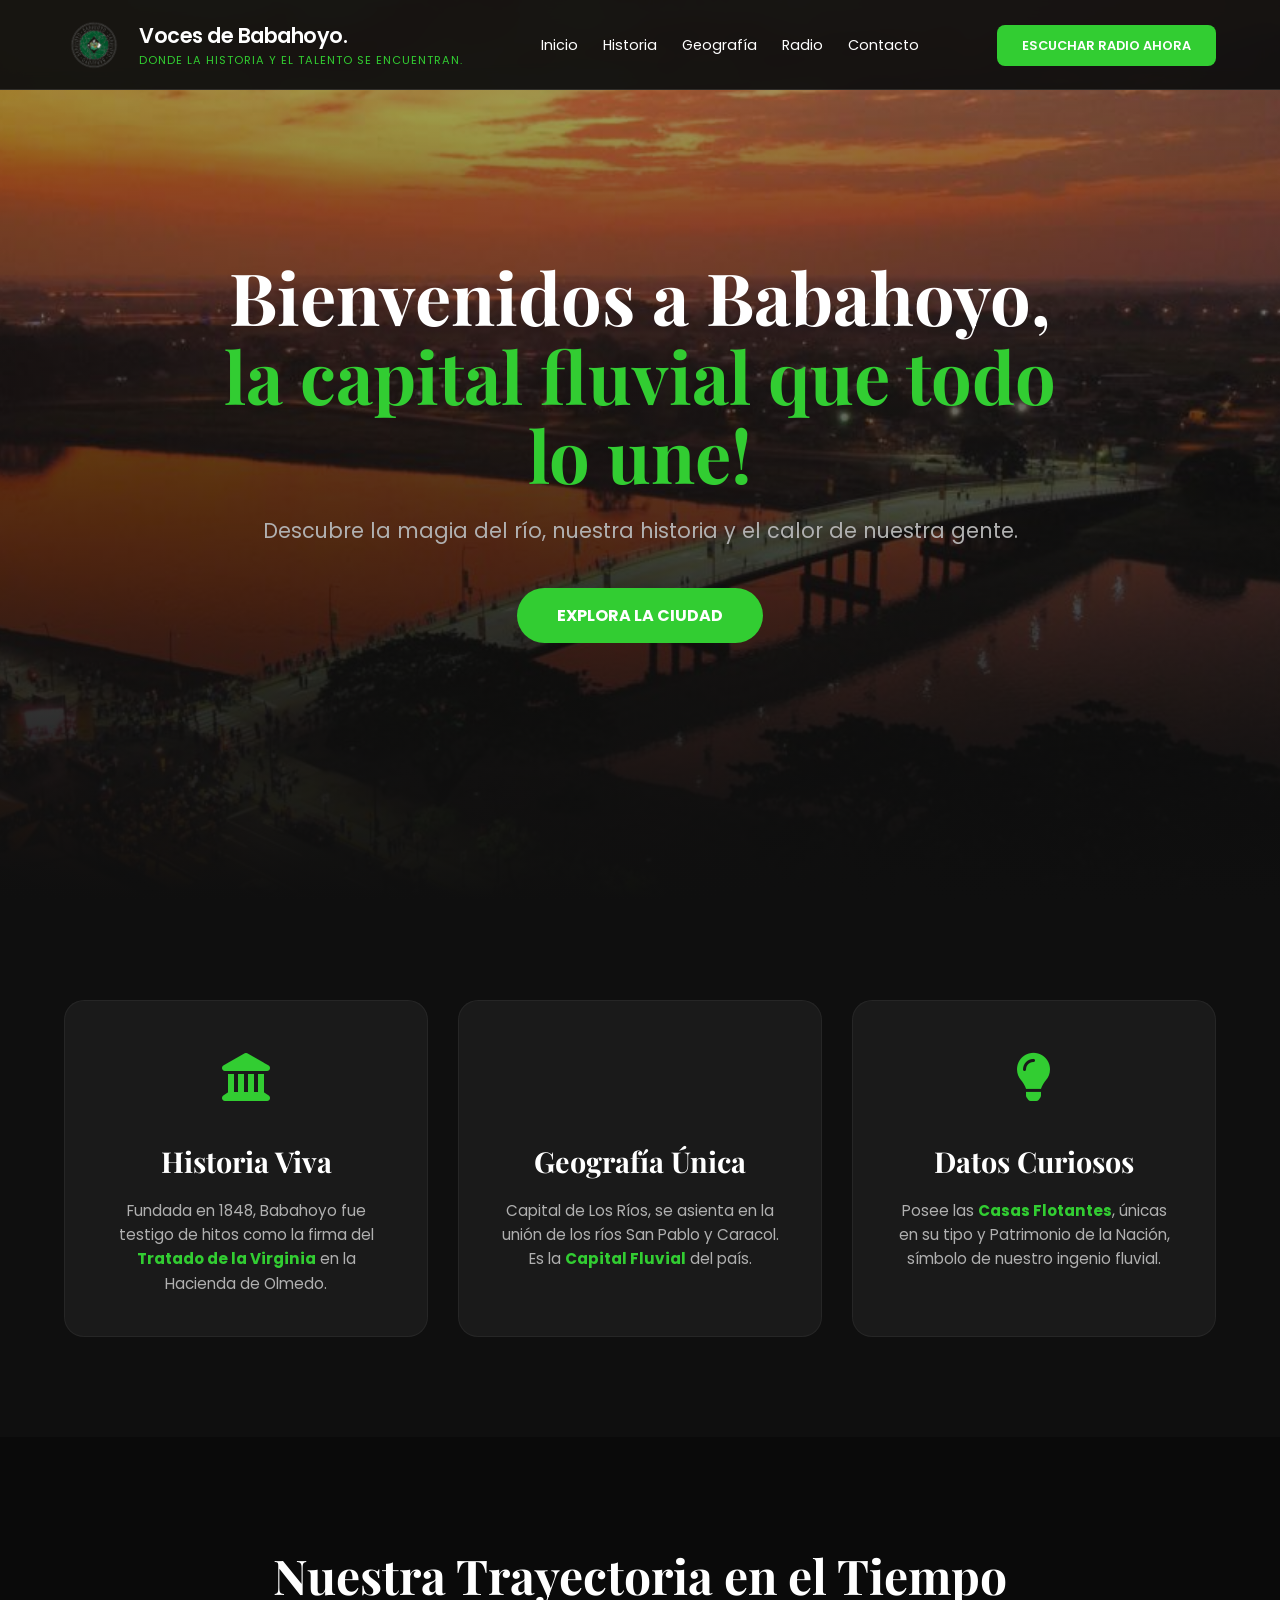
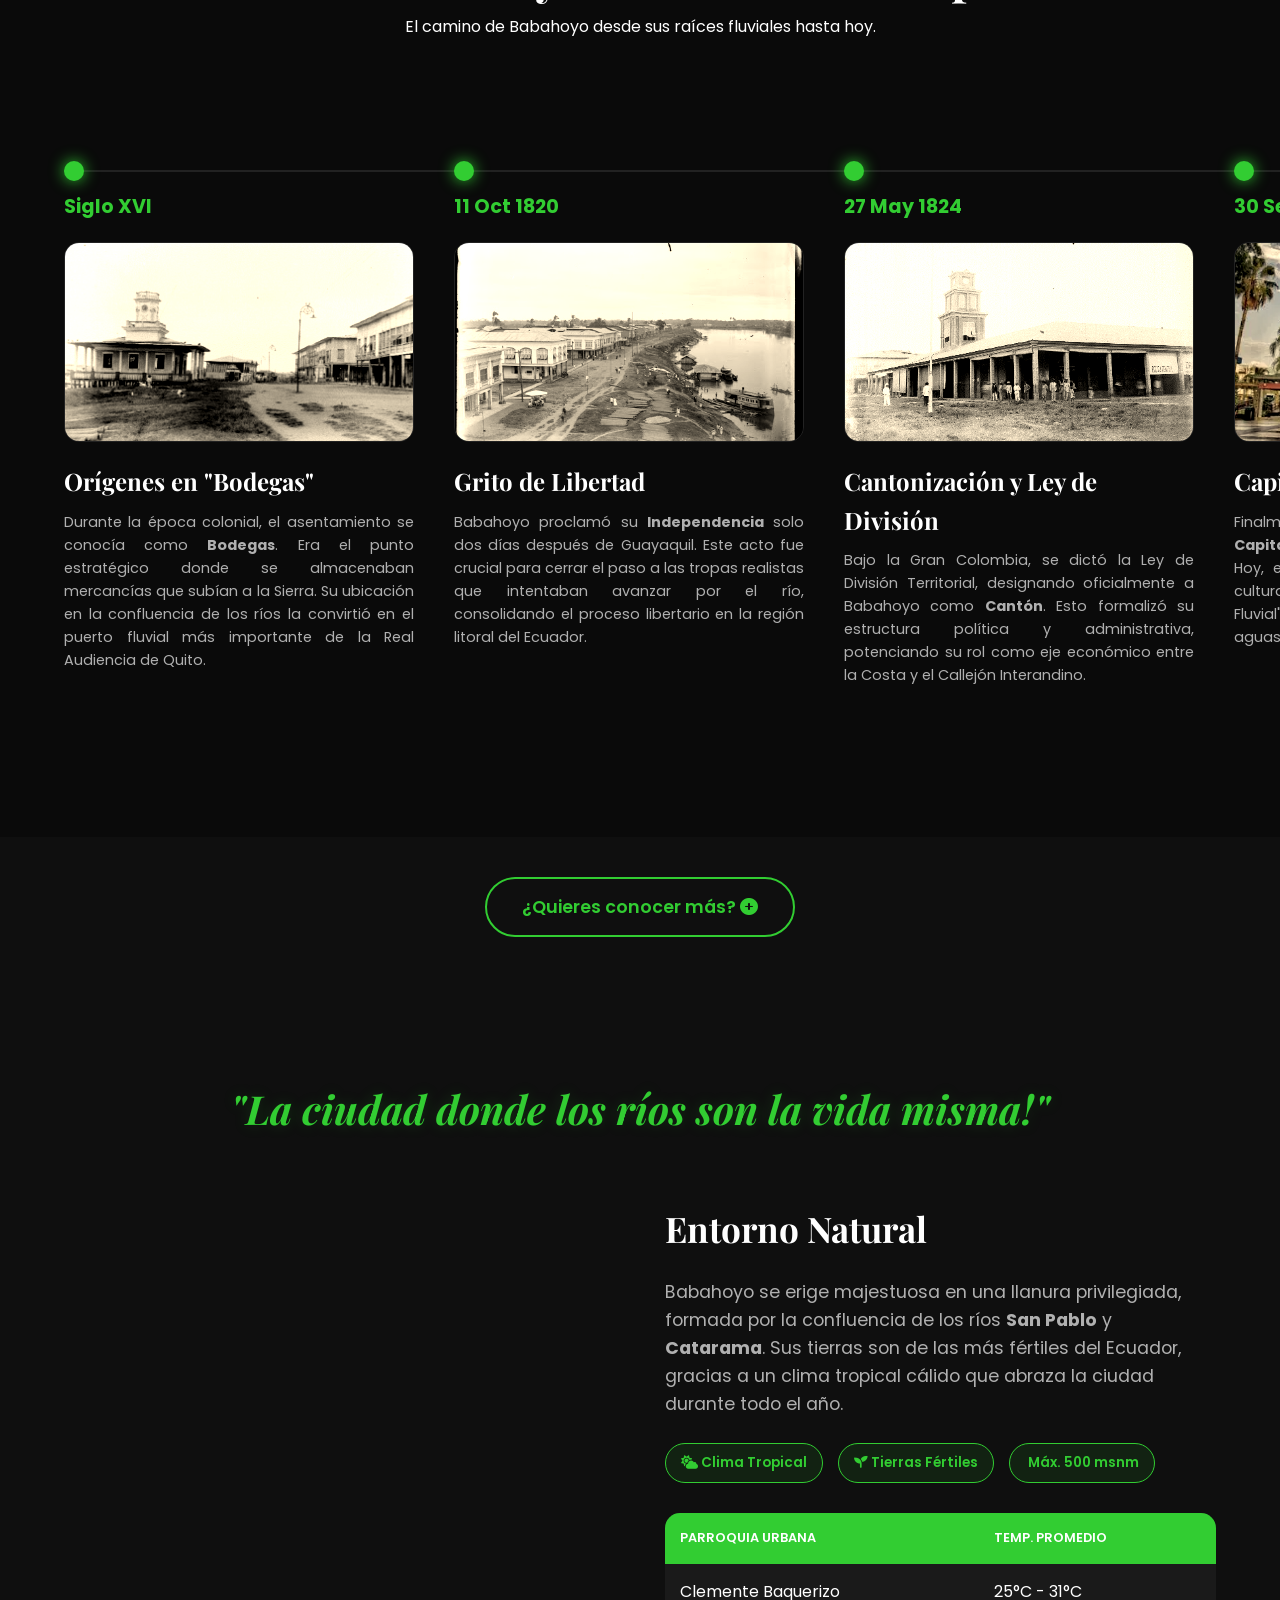
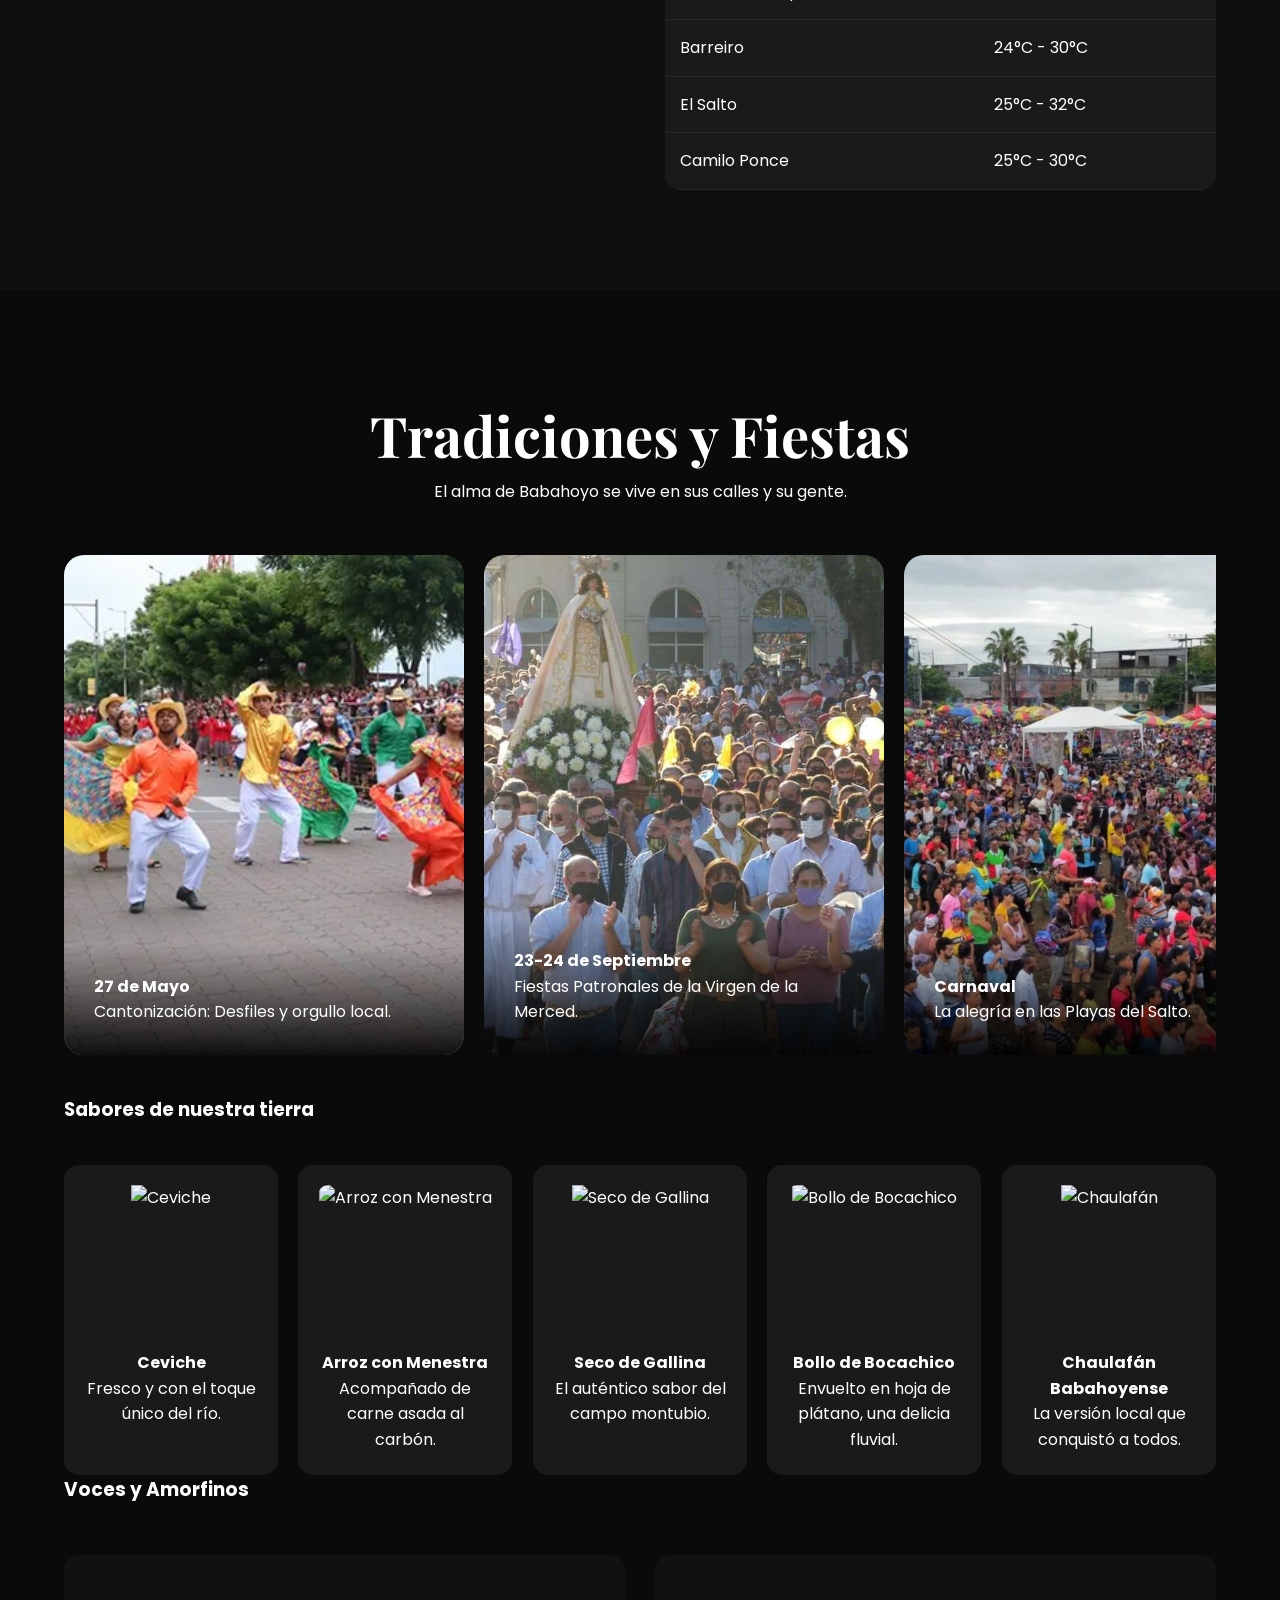
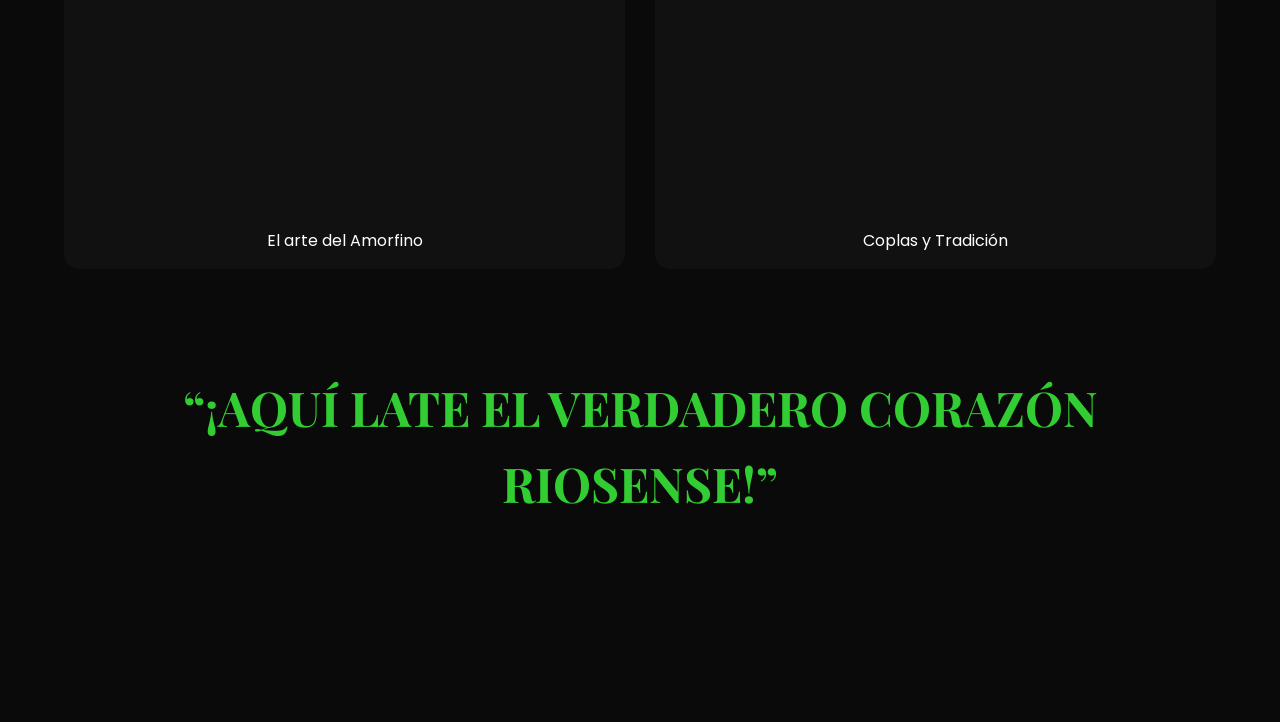
==== index.html @ c01772bb "emmm he trabajado un poco desordenado y no me he manejado por tiempo especifico, asi que hago un ava" ====
<!DOCTYPE html>
<html lang="es">

<head>
    <meta charset="UTF-8">
    <meta name="viewport" content="width=device-width, initial-scale=1.0">
    <title>Voces de Babahoyo | Capital Fluvial</title>

    <link
        href="https://fonts.googleapis.com/css2?family=Playfair+Display:wght@700&family=Poppins:wght@300;400;600&display=swap"
        rel="stylesheet">
    <link rel="stylesheet" href="https://cdnjs.cloudflare.com/ajax/libs/font-awesome/6.0.0/css/all.min.css">
    <link rel="stylesheet" href="https://unpkg.com/aos@next/dist/aos.css" />
    <link rel="stylesheet" href="style.css">
</head>

<body>
    <header class="navbar">
        <div class="header-left">
            <img src="Babahoyologo.png" alt="" class="escudo">
            <div class="brand-info">
                <span class="brand-name">Voces de Babahoyo.</span>
                <small class="tagline">Donde la historia y el talento se encuentran.</small>
            </div>
        </div>
        <nav class="nav-menu">
            <ul>
                <li><a href="#inicio">Inicio</a></li>
                <li><a href="#info-ciudad">Historia</a></li>
                <li><a href="#">Geografía</a></li>
                <li><a href="#">Radio</a></li>
                <li><a href="#">Contacto</a></li>
            </ul>
        </nav>
        <div class="header-right">
            <a href="#" class="btn-radio">Escuchar radio ahora</a>
        </div>
    </header>

    <section id="inicio" class="hero-principal">
        <div class="hero-overlay">
            <div class="hero-content">
                <h1 data-aos="fade-up">Bienvenidos a Babahoyo, <br><span>la capital fluvial que todo lo une!</span></h1>
                <p data-aos="fade-up" data-aos-delay="300">Descubre la magia del río, nuestra historia y el calor de
                    nuestra gente.</p>
                <div class="hero-buttons" data-aos="zoom-in" data-aos-delay="600">
                    <a href="#info-ciudad" class="btn-explora">Explora la ciudad</a>
                </div>
            </div>
        </div>
    </section>

    <section id="info-ciudad" class="seccion-cards">
        <div class="container-cards">

            <div class="card-premium" data-aos="fade-up" data-aos-delay="100">
                <div class="card-icon"><i class="fas fa-landmark"></i></div>
                <h3>Historia Viva</h3>
                <p>Fundada en 1848, Babahoyo fue testigo de hitos como la firma del <strong>Tratado de la
                        Virginia</strong> en la Hacienda de Olmedo.</p>
            </div>

            <div class="card-premium" data-aos="fade-up" data-aos-delay="300">
                <div class="card-icon"><i class="fas fa-mountain-sun"></i></div>
                <h3>Geografía Única</h3>
                <p>Capital de Los Ríos, se asienta en la unión de los ríos San Pablo y Caracol. Es la <strong>Capital
                        Fluvial</strong> del país.</p>
            </div>

            <div class="card-premium" data-aos="fade-up" data-aos-delay="500">
                <div class="card-icon"><i class="fas fa-lightbulb"></i></div>
                <h3>Datos Curiosos</h3>
                <p>Posee las <strong>Casas Flotantes</strong>, únicas en su tipo y Patrimonio de la Nación, símbolo de
                    nuestro ingenio fluvial.</p>
            </div>

        </div>
    </section>
    <section id="linea-tiempo" class="seccion-timeline">
        <div class="titulo-seccion" data-aos="fade-down">
            <h2>Nuestra Trayectoria en el Tiempo</h2>
            <p>El camino de Babahoyo desde sus raíces fluviales hasta hoy.</p>
        </div>

        <div class="timeline-container" data-aos="fade-left">
            <div class="timeline-track">

                <div class="timeline-item">
                    <div class="timeline-date">Siglo XVI</div>
                    <div class="timeline-img">
                        <img src="bodegababahoyo.png" alt="Orígenes de Bodegas">
                    </div>
                    <div class="timeline-content">
                        <h3>Orígenes en "Bodegas"</h3>
                        <p>Durante la época colonial, el asentamiento se conocía como <strong>Bodegas</strong>. Era el
                            punto estratégico donde se almacenaban mercancías que subían a la Sierra. Su ubicación en la
                            confluencia de los ríos la convirtió en el puerto fluvial más importante de la Real
                            Audiencia de Quito.</p>
                    </div>
                </div>

                <div class="timeline-item">
                    <div class="timeline-date">11 Oct 1820</div>
                    <div class="timeline-img">
                        <img src="independenciababah.png" alt="Independencia">
                    </div>
                    <div class="timeline-content">
                        <h3>Grito de Libertad</h3>
                        <p>Babahoyo proclamó su <strong>Independencia</strong> solo dos días después de Guayaquil. Este
                            acto fue crucial para cerrar el paso a las tropas realistas que intentaban avanzar por el
                            río, consolidando el proceso libertario en la región litoral del Ecuador.</p>
                    </div>
                </div>

                <div class="timeline-item">
                    <div class="timeline-date">27 May 1824</div>
                    <div class="timeline-img">
                        <img src="cantonizacionbabah.png" alt="Cantonización">
                    </div>
                    <div class="timeline-content">
                        <h3>Cantonización y Ley de División</h3>
                        <p>Bajo la Gran Colombia, se dictó la Ley de División Territorial, designando oficialmente a
                            Babahoyo como <strong>Cantón</strong>. Esto formalizó su estructura política y
                            administrativa, potenciando su rol como eje económico entre la Costa y el Callejón
                            Interandino.</p>
                    </div>
                </div>

                <div class="timeline-item">
                    <div class="timeline-date">30 Sep 1848</div>
                    <div class="timeline-img">
                        <img src="actualidadbabah.png" alt="Actualidad">
                    </div>
                    <div class="timeline-content">
                        <h3>Capital de Los Ríos</h3>
                        <p>Finalmente, se ratifica a Babahoyo como la <strong>Capital definitiva</strong> de la
                            provincia de Los Ríos. Hoy, es un centro de servicios, educación y cultura, manteniendo su
                            esencia de "Capital Fluvial" que une a todo el país a través de sus aguas.</p>
                    </div>
                </div>

            </div>
        </div>
    </section>
    <div class="container-boton-modal" data-aos="zoom-in">
    <button id="abrirModal" class="btn-conocer-mas">
        ¿Quieres conocer más? <i class="fas fa-plus-circle"></i>
    </button>
</div>

<div id="modalOlmedo" class="modal-overlay">
    <div class="modal-container">
        <button id="cerrarModal" class="btn-cerrar">&times;</button>
        
        <div class="modal-header">
            <img src="quieresconbabah.png" alt="Casa de Olmedo" class="img-header-modal">
            <div class="modal-titulo-overlay">
                <h2>Hacienda La Virginia</h2>
                <span>Cuna de la Diplomacia y la Poesía</span>
            </div>
        </div>

        <div class="modal-body">
            <section class="modal-info-block">
                <h3><i class="fas fa-landmark"></i> La Casa de Olmedo</h3>
                <p>Ubicada en la orilla opuesta al malecón, esta joya arquitectónica del siglo XIX fue el hogar de <strong>José Joaquín de Olmedo</strong>. Aquí, entre el aroma del río y el campo, el prócer escribió versos inmortales y planificó el destino de la nación. Es Patrimonio Cultural del Ecuador y símbolo del ingenio montubio.</p>
            </section>

            <section class="modal-info-block">
                <h3><i class="fas fa-file-contract"></i> El Tratado de la Virginia</h3>
                <p>El <strong>17 de junio de 1845</strong>, estas paredes fueron testigo de la firma del tratado que puso fin a la dominación del general Juan José Flores. Este evento no solo trajo paz, sino que consolidó a Babahoyo como un punto neurálgico en la historia política del Ecuador.</p>
            </section>
            <section class="modal-info-block">
            <h3><i class="fas fa-landmark"></i> José Joaquín de Olmedo</h3>
            <ul></ul>
                <li><i><strong>El Poeta de las Naciones:</i></strong> Es reconocido como uno de los más grandes poetas de la lengua castellana del siglo XIX. Su obra cumbre, "La Victoria de Junín: Canto a Bolívar", lo consagró como el cantor de las glorias libertarias.</li>
                <li><i><strong>Líder de la Independencia:</i></strong> Fue el primer gran estadista del Ecuador libre. Lideró la Independencia de Guayaquil el 9 de octubre de 1820 y fue nombrado Presidente de la Provincia Libre de Guayaquil.</li>
                <li><i><strong>Vínculo con Babahoyo:</i></strong> Su vida está profundamente ligada a la Hacienda La Virginia, en las orillas opuestas a Babahoyo. Este era su refugio de paz, donde no solo escribió gran parte de su obra, sino donde se gestaron acuerdos políticos cruciales para el país.</li>
            <li><i><strong>Defensor de la Democracia:</i></strong> Fue un opositor feroz al militarismo extranjero y al autoritarismo. Su participación en la Revolución Marcista (1845) fue clave para derrocar al primer presidente del Ecuador, Juan José Flores, logrando así una visión de país más soberana.</li>
            </ul>
            </section>
        </div>
    </div>
</div>
    <section id="geografia" class="seccion-geografia">
        <div class="geo-header" data-aos="fade-up">
            <h2 class="frase-geo">"La ciudad donde los ríos son la vida misma!"</h2>
        </div>

        <div class="geo-content">
            <div class="geo-map" data-aos="zoom-in-right">
                <iframe
                    src="https://www.google.com/maps/embed?pb=!1m18!1m12!1m3!1d31891.95663740925!2d-79.5448348!3d-1.8016447!2m3!1f0!2f0!3f0!3m2!1i1024!2i768!4f13.1!3m3!1m2!1s0x902d380e60802777%3A0x6a05e55e00346067!2sBabahoyo!5e0!3m2!1ses!2sec!4v1700000000000!5m2!1ses!2sec"
                    width="100%" height="450" style="border:0; border-radius: 20px;" allowfullscreen="" loading="lazy"
                    referrerpolicy="no-referrer-when-downgrade">
                </iframe>
            </div>

            <div class="geo-details" data-aos="zoom-in-left">
                <h3>Entorno Natural</h3>
                <p>
                    Babahoyo se erige majestuosa en una llanura privilegiada, formada por la confluencia de los ríos
                    <strong>San Pablo</strong> y <strong>Catarama</strong>.
                    Sus tierras son de las más fértiles del Ecuador, gracias a un clima tropical cálido que abraza la
                    ciudad durante todo el año.
                </p>

                <div class="info-tags">
                    <span><i class="fas fa-cloud-sun"></i> Clima Tropical</span>
                    <span><i class="fas fa-seedling"></i> Tierras Fértiles</span>
                    <span><i class="fas fa-altimeter"></i> Máx. 500 msnm</span>
                </div>

                <table class="tabla-geo">
                    <thead>
                        <tr>
                            <th>Parroquia Urbana</th>
                            <th>Temp. Promedio</th>
                        </tr>
                    </thead>
                    <tbody>
                        <tr>
                            <td>Clemente Baquerizo</td>
                            <td>25°C - 31°C</td>
                        </tr>
                        <tr>
                            <td>Barreiro</td>
                            <td>24°C - 30°C</td>
                        </tr>
                        <tr>
                            <td>El Salto</td>
                            <td>25°C - 32°C</td>
                        </tr>
                        <tr>
                            <td>Camilo Ponce</td>
                            <td>25°C - 30°C</td>
                        </tr>
                    </tbody>
                </table>
            </div>
        </div>
    </section>
    <section id="cultura" class="seccion-cultura">

        <div class="cultura-header" data-aos="fade-down">
            <h2>Tradiciones y Fiestas</h2>
            <p>El alma de Babahoyo se vive en sus calles y su gente.</p>
        </div>

        <div class="carrusel-fiestas" data-aos="fade-up">
            <div class="fiesta-card">
                <img src="desfilecantonizacionbabahoyo.png" alt="Cantonización">
                <div class="fiesta-info">
                    <h4>27 de Mayo</h4>
                    <p>Cantonización: Desfiles y orgullo local.</p>
                </div>
            </div>
            <div class="fiesta-card">
                <img src="24sep.png" alt="Virgen de la Merced">
                <div class="fiesta-info">
                    <h4>23-24 de Septiembre</h4>
                    <p>Fiestas Patronales de la Virgen de la Merced.</p>
                </div>
            </div>
            <div class="fiesta-card">
                <img src="carnavalbabah.png" alt="Carnaval El Salto">
                <div class="fiesta-info">
                    <h4>Carnaval</h4>
                    <p>La alegría en las Playas del Salto.</p>
                </div>
            </div>
        </div>

        <div class="gastronomia-container">
            <h3 class="subtitulo-seccion" data-aos="fade-right">Sabores de nuestra tierra</h3>
            <div class="platos-grid">
                <div class="plato-card" data-aos="flip-left">
                    <div class="plato-img"><img src="ceviche-baba.jpg" alt="Ceviche"></div>
                    <h4>Ceviche</h4>
                    <p>Fresco y con el toque único del río.</p>
                </div>
                <div class="plato-card" data-aos="flip-left" data-aos-delay="100">
                    <div class="plato-img"><img src="arroz-menestra.jpg" alt="Arroz con Menestra"></div>
                    <h4>Arroz con Menestra</h4>
                    <p>Acompañado de carne asada al carbón.</p>
                </div>
                <div class="plato-card" data-aos="flip-left" data-aos-delay="200">
                    <div class="plato-img"><img src="seco-gallina.jpg" alt="Seco de Gallina"></div>
                    <h4>Seco de Gallina</h4>
                    <p>El auténtico sabor del campo montubio.</p>
                </div>
                <div class="plato-card" data-aos="flip-left" data-aos-delay="300">
                    <div class="plato-img"><img src="bollo-bocachico.jpg" alt="Bollo de Bocachico"></div>
                    <h4>Bollo de Bocachico</h4>
                    <p>Envuelto en hoja de plátano, una delicia fluvial.</p>
                </div>
                <div class="plato-card" data-aos="flip-left" data-aos-delay="400">
                    <div class="plato-img"><img src="chaulafan-baba.jpg" alt="Chaulafán"></div>
                    <h4>Chaulafán Babahoyense</h4>
                    <p>La versión local que conquistó a todos.</p>
                </div>
            </div>
        </div>

        <div class="videos-seccion">
            <h3 data-aos="fade-up">Voces y Amorfinos</h3>
            <div class="video-grid">
                <div class="video-item" data-aos="zoom-in">
                    <iframe width="100%" height="250" src="https://www.youtube.com/embed/5kB_xWoWMNU" frameborder="0"
                        allowfullscreen></iframe>
                    <p>El arte del Amorfino</p>
                </div>
                <div class="video-item" data-aos="zoom-in" data-aos-delay="200">
                    <iframe width="100%" height="250" src="https://www.youtube.com/embed/DmBJw1D262k" frameborder="0"
                        allowfullscreen></iframe>
                    <p>Coplas y Tradición</p>
                </div>
            </div>
        </div>

        <div class="cierre-cultura">
            <h2 data-aos="zoom-out">“¡Aquí late el verdadero corazón riosense!”</h2>
        </div>
    </section>


    <script src="https://unpkg.com/aos@next/dist/aos.js"></script>
    <script src="main.js"></script>

</body>

</html>
---- style.css ----
/* --- 1. VARIABLES Y CONFIGURACIÓN BASE --- */
:root {
    --verde-lima: #32cd32;
    --oscuro-puro: #0f0f0f;
    --oscuro-suave: #1a1a1a;
    --blanco: #ffffff;
    --gris-luz: #b0b0b0;
    --fuente-titulo: 'Playfair Display', serif;
    --fuente-texto: 'Poppins', sans-serif;
}

* {
    margin: 0;
    padding: 0;
    box-sizing: border-box;
}

html {
    scroll-behavior: smooth;
}

body {
    background-color: var(--oscuro-puro);
    color: var(--blanco);
    font-family: var(--fuente-texto);
    line-height: 1.6;
}

/* --- 2. CABECERA FIJA (NAVBAR) --- */
.navbar {
    position: fixed;
    top: 0;
    width: 100%;
    height: 90px;
    background: rgba(15, 15, 15, 0.95);
    backdrop-filter: blur(10px); /* Efecto cristal */
    display: flex;
    justify-content: space-between;
    align-items: center;
    padding: 0 5%;
    z-index: 1000;
    border-bottom: 1px solid rgba(255, 255, 255, 0.1);
}

.header-left {
    display: flex;
    align-items: center;
    gap: 15px;
}

.escudo {
    height: 60px;
    width: auto;
}

.brand-info {
    display: flex;
    flex-direction: column;
}

.brand-name {
    font-size: 1.3rem;
    font-weight: 600;
    letter-spacing: -0.5px;
}

.tagline {
    color: var(--verde-lima);
    font-size: 0.7rem;
    text-transform: uppercase;
    letter-spacing: 1px;
}

.nav-menu ul {
    display: flex;
    list-style: none;
    gap: 25px;
}

.nav-menu a {
    color: var(--blanco);
    text-decoration: none;
    font-size: 0.9rem;
    transition: 0.3s;
}

.nav-menu a:hover {
    color: var(--verde-lima);
}

.btn-radio {
    background: var(--verde-lima);
    color: var(--blanco);
    padding: 12px 25px;
    border-radius: 8px;
    text-decoration: none;
    font-weight: 600;
    font-size: 0.8rem;
    text-transform: uppercase;
    transition: 0.4s;
}

.btn-radio:hover {
    box-shadow: 0 0 20px rgba(50, 205, 50, 0.4);
    transform: scale(1.05);
}

/* --- 3. HERO SECTION (IMPACTO) --- */
.hero-principal {
    height: 100vh;
    background: url('fondoimgbabaprueba.png') no-repeat center center/cover;
    position: relative;
    display: flex;
    align-items: center;
    justify-content: center;
}

.hero-overlay {
    position: absolute;
    top: 0;
    left: 0;
    width: 100%;
    height: 100%;
    background: linear-gradient(to bottom, rgba(0,0,0,0.3), var(--oscuro-puro));
    display: flex;
    align-items: center;
    justify-content: center;
}

.hero-content {
    text-align: center;
    max-width: 900px;
    padding: 20px;
}

.hero-content h1 {
    font-family: var(--fuente-titulo);
    font-size: 4.5rem;
    margin-bottom: 20px;
    line-height: 1.1;
}

.hero-content h1 span {
    color: var(--verde-lima);
}

.hero-content p {
    font-size: 1.3rem;
    color: var(--gris-luz);
    margin-bottom: 40px;
}

.btn-explora {
    display: inline-block;
    background: var(--verde-lima);
    color: white;
    padding: 15px 40px;
    border-radius: 50px;
    text-decoration: none;
    font-weight: bold;
    text-transform: uppercase;
    transition: 0.3s;
}

.btn-explora:hover {
    background: transparent;
    border: 2px solid var(--verde-lima);
    color: var(--verde-lima);
}

/* --- 4. SECCIÓN DE TARJETAS (INFO) --- */
.seccion-cards {
    padding: 100px 5%;
    background: var(--oscuro-puro);
}

.container-cards {
    max-width: 1200px;
    margin: 0 auto;
    display: grid;
    grid-template-columns: repeat(auto-fit, minmax(300px, 1fr));
    gap: 30px;
}

.card-premium {
    background: var(--oscuro-suave);
    padding: 40px;
    border-radius: 20px;
    text-align: center;
    transition: 0.4s;
    border: 1px solid rgba(255,255,255,0.05);
}

.card-premium:hover {
    transform: translateY(-15px);
    border-color: var(--verde-lima);
    box-shadow: 0 10px 40px rgba(50, 205, 50, 0.1);
}

.card-icon {
    font-size: 3rem;
    color: var(--verde-lima);
    margin-bottom: 20px;
}

.card-premium h3 {
    font-family: var(--fuente-titulo);
    font-size: 1.8rem;
    margin-bottom: 15px;
}

.card-premium p {
    color: var(--gris-luz);
    font-size: 0.95rem;
}

.card-premium strong {
    color: var(--verde-lima);
}

/* --- RESPONSIVE --- */
@media (max-width: 768px) {
    .hero-content h1 { font-size: 2.8rem; }
    .nav-menu { display: none; } /* Oculta menú en móvil para simplificar por ahora */
}

/* --- TIMELINE HORIZONTAL --- */
.seccion-timeline {
    padding: 100px 0;
    background: #0a0a0a;
    overflow: hidden;
}

.titulo-seccion {
    text-align: center;
    margin-bottom: 60px;
}

.titulo-seccion h2 {
    font-family: var(--fuente-titulo);
    font-size: 3rem;
    color: var(--blanco);
}

.timeline-container {
    padding: 20px 5%;
    overflow-x: auto; /* Permite scroll horizontal */
    scrollbar-width: thin;
    scrollbar-color: var(--verde-lima) #1a1a1a;
}

/* Personalizar barra de scroll para Chrome/Edge */
.timeline-container::-webkit-scrollbar { height: 8px; }
.timeline-container::-webkit-scrollbar-thumb { background: var(--verde-lima); border-radius: 10px; }

.timeline-track {
    display: flex;
    gap: 40px;
    width: max-content; /* Obliga a los items a ponerse en fila */
    padding-bottom: 30px;
    border-top: 2px solid rgba(255,255,255,0.1); /* La línea del tiempo */
    position: relative;
    margin-top: 50px;
}

.timeline-item {
    width: 350px;
    position: relative;
}

/* El puntito sobre la línea */
.timeline-item::before {
    content: '';
    position: absolute;
    top: -11px;
    left: 0;
    width: 20px;
    height: 20px;
    background: var(--verde-lima);
    border-radius: 50%;
    box-shadow: 0 0 15px var(--verde-lima);
}

.timeline-date {
    margin-top: 20px;
    color: var(--verde-lima);
    font-weight: bold;
    font-size: 1.2rem;
}

.timeline-img {
    width: 100%;
    height: 200px;
    margin: 20px 0;
    border-radius: 15px;
    overflow: hidden;
    border: 1px solid rgba(255,255,255,0.1);
}

.timeline-img img {
    width: 100%;
    height: 100%;
    object-fit: cover;
    filter: sepia(0.5) contrast(1.2); /* Efecto foto antigua */
    transition: 0.5s;
}

.timeline-item:hover img {
    filter: sepia(0);
}

.timeline-content h3 {
    font-family: var(--fuente-titulo);
    margin-bottom: 10px;
    font-size: 1.5rem;
}

.timeline-content p {
    font-size: 0.9rem;
    color: var(--gris-luz);
    text-align: justify;
}

/* --- ESTILOS DEL BOTÓN --- */
.container-boton-modal { text-align: center; padding: 40px 0; }
.btn-conocer-mas {
    background: transparent;
    color: var(--verde-lima);
    border: 2px solid var(--verde-lima);
    padding: 15px 35px;
    font-size: 1.1rem;
    font-weight: 600;
    border-radius: 50px;
    cursor: pointer;
    transition: 0.4s;
    font-family: var(--fuente-texto);
}
.btn-conocer-mas:hover {
    background: var(--verde-lima);
    color: white;
    box-shadow: 0 0 25px rgba(50, 205, 50, 0.4);
}

/* --- ESTILOS DEL MODAL --- O el que me ayuda en el boton quieres conocer mas? */
.modal-overlay {
    position: fixed;
    top: 0; left: 0;
    width: 100%; height: 100%;
    background: rgba(0, 0, 0, 0.85);
    backdrop-filter: blur(8px); /* Desenfoque de fondo */
    display: none; /* Se activa con JS */
    justify-content: center;
    align-items: center;
    z-index: 2000;
    padding: 20px;
}

.modal-container {
    background: var(--oscuro-suave);
    width: 100%;
    max-width: 800px;
    max-height: 90vh;
    border-radius: 25px;
    overflow-y: auto;
    position: relative;
    animation: modalEntrada 0.5s ease forwards;
}

@keyframes modalEntrada {
    from { opacity: 0; transform: scale(0.8); }
    to { opacity: 1; transform: scale(1); }
}

.btn-cerrar {
    position: absolute;
    top: 20px; right: 25px;
    background: rgba(0,0,0,0.5);
    color: white;
    border: none;
    font-size: 2rem;
    cursor: pointer;
    z-index: 10;
    width: 45px; height: 45px;
    border-radius: 50%;
}

.modal-header { position: relative; height: 300px; }
.img-header-modal { width: 100%; height: 100%; object-fit: cover; }
.modal-titulo-overlay {
    position: absolute;
    bottom: 0; left: 0;
    padding: 30px;
    background: linear-gradient(transparent, var(--oscuro-suave));
    width: 100%;
}

.modal-body { padding: 40px; }
.modal-info-block { margin-bottom: 30px; }
.modal-info-block h3 { color: var(--verde-lima); margin-bottom: 15px; font-family: var(--fuente-titulo); }
.modal-info-block p { color: var(--gris-luz); line-height: 1.8; text-align: justify; }

/* aqui termina mi quieres conocer mas?*/

/* --- SECCIÓN GEOGRAFÍA --- */
.seccion-geografia {
    padding: 100px 5%;
    background: #0f0f0f;
}

.geo-header {
    text-align: center;
    margin-bottom: 60px;
}

.frase-geo {
    font-family: var(--fuente-titulo);
    font-size: 2.5rem;
    color: var(--verde-lima);
    font-style: italic;
    text-shadow: 0 0 15px rgba(50, 205, 50, 0.2);
}

.geo-content {
    max-width: 1200px;
    margin: 0 auto;
    display: grid;
    grid-template-columns: 1fr 1fr;
    gap: 50px;
    align-items: center;
}

.geo-details h3 {
    font-family: var(--fuente-titulo);
    font-size: 2.2rem;
    margin-bottom: 20px;
}

.geo-details p {
    color: var(--gris-luz);
    margin-bottom: 25px;
    font-size: 1.1rem;
}

/* Chips de información rápida */
.info-tags {
    display: flex;
    gap: 15px;
    margin-bottom: 30px;
    flex-wrap: wrap;
}

.info-tags span {
    background: rgba(50, 205, 50, 0.1);
    color: var(--verde-lima);
    padding: 8px 15px;
    border-radius: 50px;
    font-size: 0.85rem;
    border: 1px solid var(--verde-lima);
    font-weight: 600;
}

/* Tabla Millonaria */
.tabla-geo {
    width: 100%;
    border-collapse: collapse;
    background: var(--oscuro-suave);
    border-radius: 15px;
    overflow: hidden;
}

.tabla-geo th {
    background: var(--verde-lima);
    color: white;
    text-align: left;
    padding: 15px;
    font-weight: 600;
    text-transform: uppercase;
    font-size: 0.8rem;
}

.tabla-geo td {
    padding: 15px;
    color: white;
    border-bottom: 1px solid rgba(255,255,255,0.05);
}

.tabla-geo tr:hover {
    background: rgba(255, 255, 255, 0.03);
}

/* Responsivo para el mapa */
@media (max-width: 968px) {
    .geo-content {
        grid-template-columns: 1fr;
    }
    .frase-geo { font-size: 1.8rem; }
}
/* --- SECCIÓN CULTURA --- */
.seccion-cultura {
    padding: 100px 5%;
    background: #0a0a0a;
}

.cultura-header { text-align: center; margin-bottom: 50px; }
.cultura-header h2 { font-family: var(--fuente-titulo); font-size: 3.5rem; color: var(--blanco); }

/* Carrusel de Fiestas */
.carrusel-fiestas {
    display: flex;
    gap: 20px;
    overflow-x: auto;
    padding-bottom: 40px;
    scrollbar-width: thin;
    scrollbar-color: var(--verde-lima) #1a1a1a;
}

.fiesta-card {
    min-width: 400px;
    height: 500px;
    position: relative;
    border-radius: 20px;
    overflow: hidden;
}

.fiesta-card img { width: 100%; height: 100%; object-fit: cover; transition: 0.5s; }
.fiesta-info {
    position: absolute;
    bottom: 0;
    width: 100%;
    padding: 30px;
    background: linear-gradient(transparent, rgba(0,0,0,0.9));
    color: white;
}

/* Platos Cards */
.platos-grid {
    display: grid;
    grid-template-columns: repeat(auto-fit, minmax(200px, 1fr));
    gap: 20px;
    margin-top: 40px;
}

.plato-card {
    background: var(--oscuro-suave);
    padding: 20px;
    border-radius: 15px;
    text-align: center;
    border-bottom: 3px solid transparent;
    transition: 0.3s;
}

.plato-card:hover {
    border-color: var(--verde-lima);
    transform: translateY(-10px);
}

.plato-img {
    width: 100%;
    height: 150px;
    border-radius: 10px;
    margin-bottom: 15px;
    overflow: hidden;
}

.plato-img img { width: 100%; height: 100%; object-fit: cover; }

/* Videos */
.video-grid {
    display: grid;
    grid-template-columns: 1fr 1fr;
    gap: 30px;
    margin-top: 50px;
}

.video-item { background: #111; padding: 15px; border-radius: 15px; text-align: center; }

/* Cierre */
.cierre-cultura {
    text-align: center;
    padding: 100px 0;
}

.cierre-cultura h2 {
    font-family: var(--fuente-titulo);
    font-size: 3rem;
    color: var(--verde-lima);
    text-transform: uppercase;
}

@media (max-width: 768px) {
    .video-grid { grid-template-columns: 1fr; }
    .fiesta-card { min-width: 300px; }
}
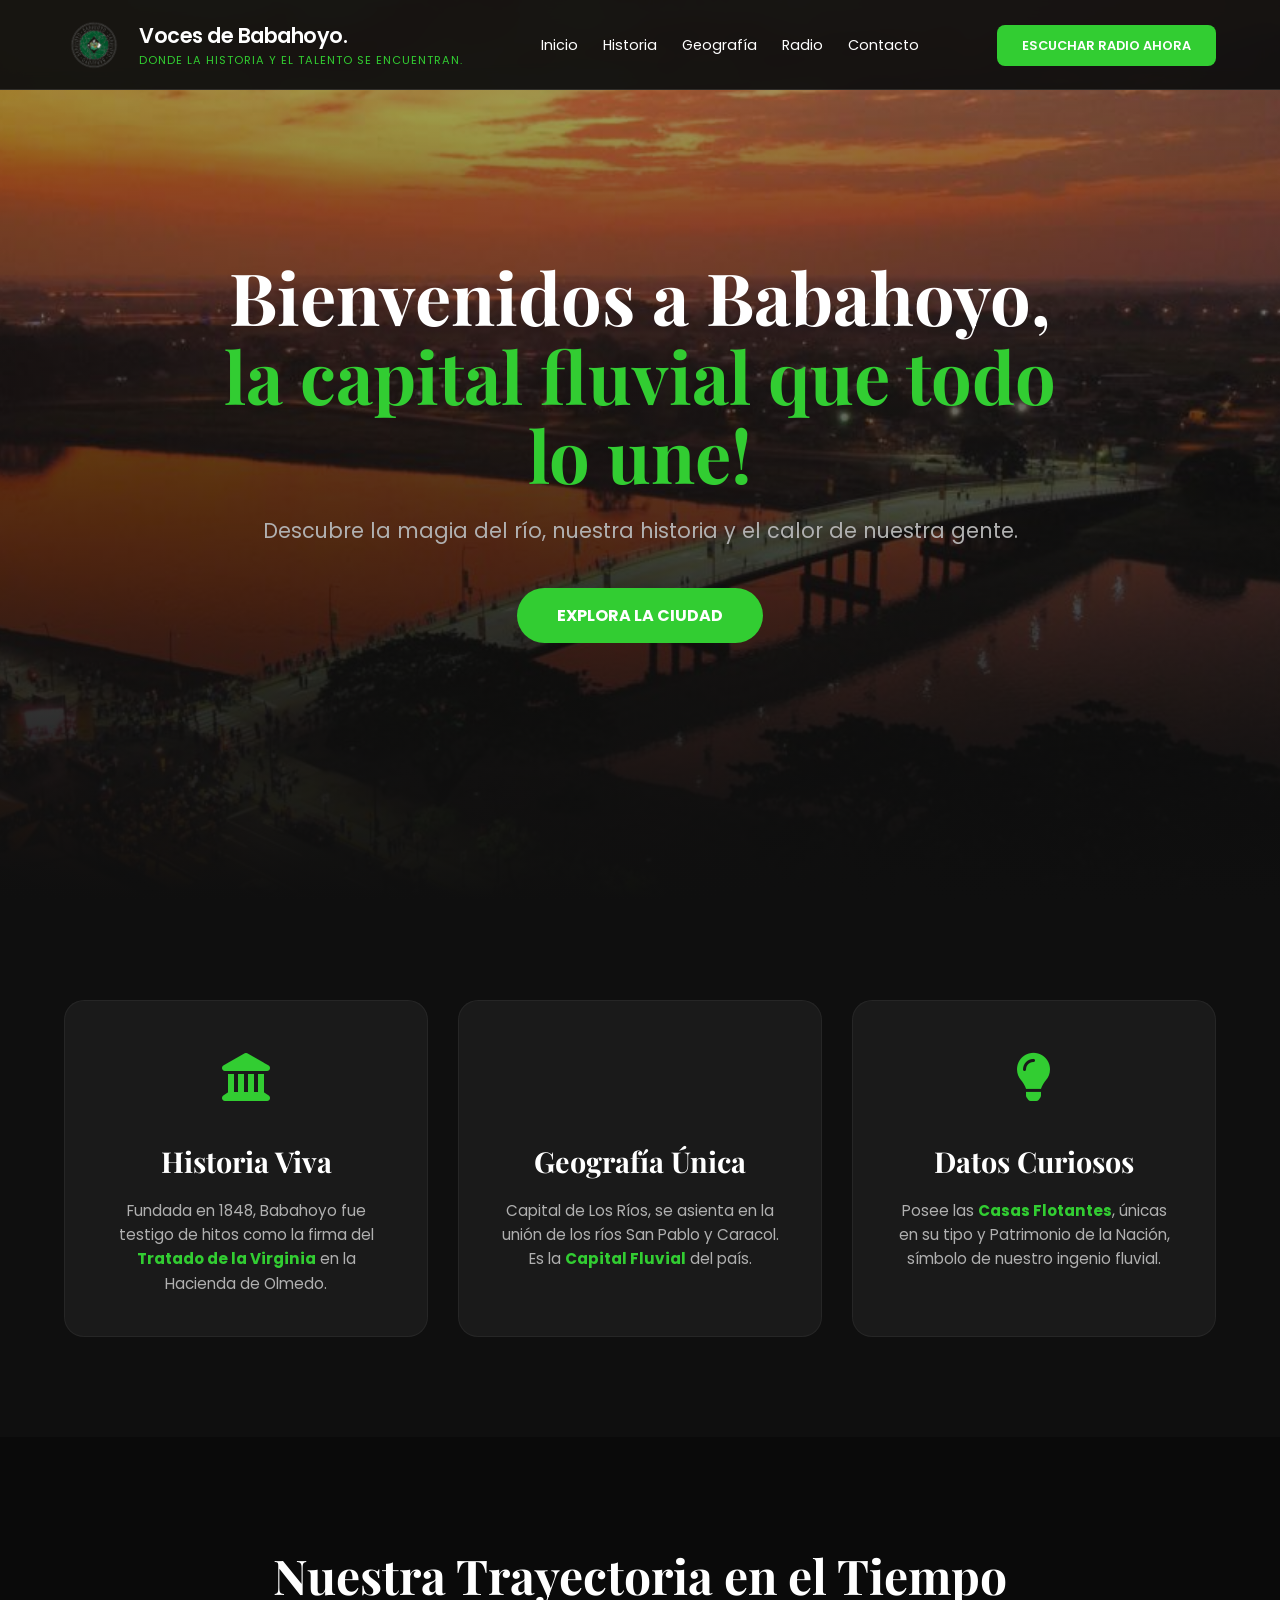
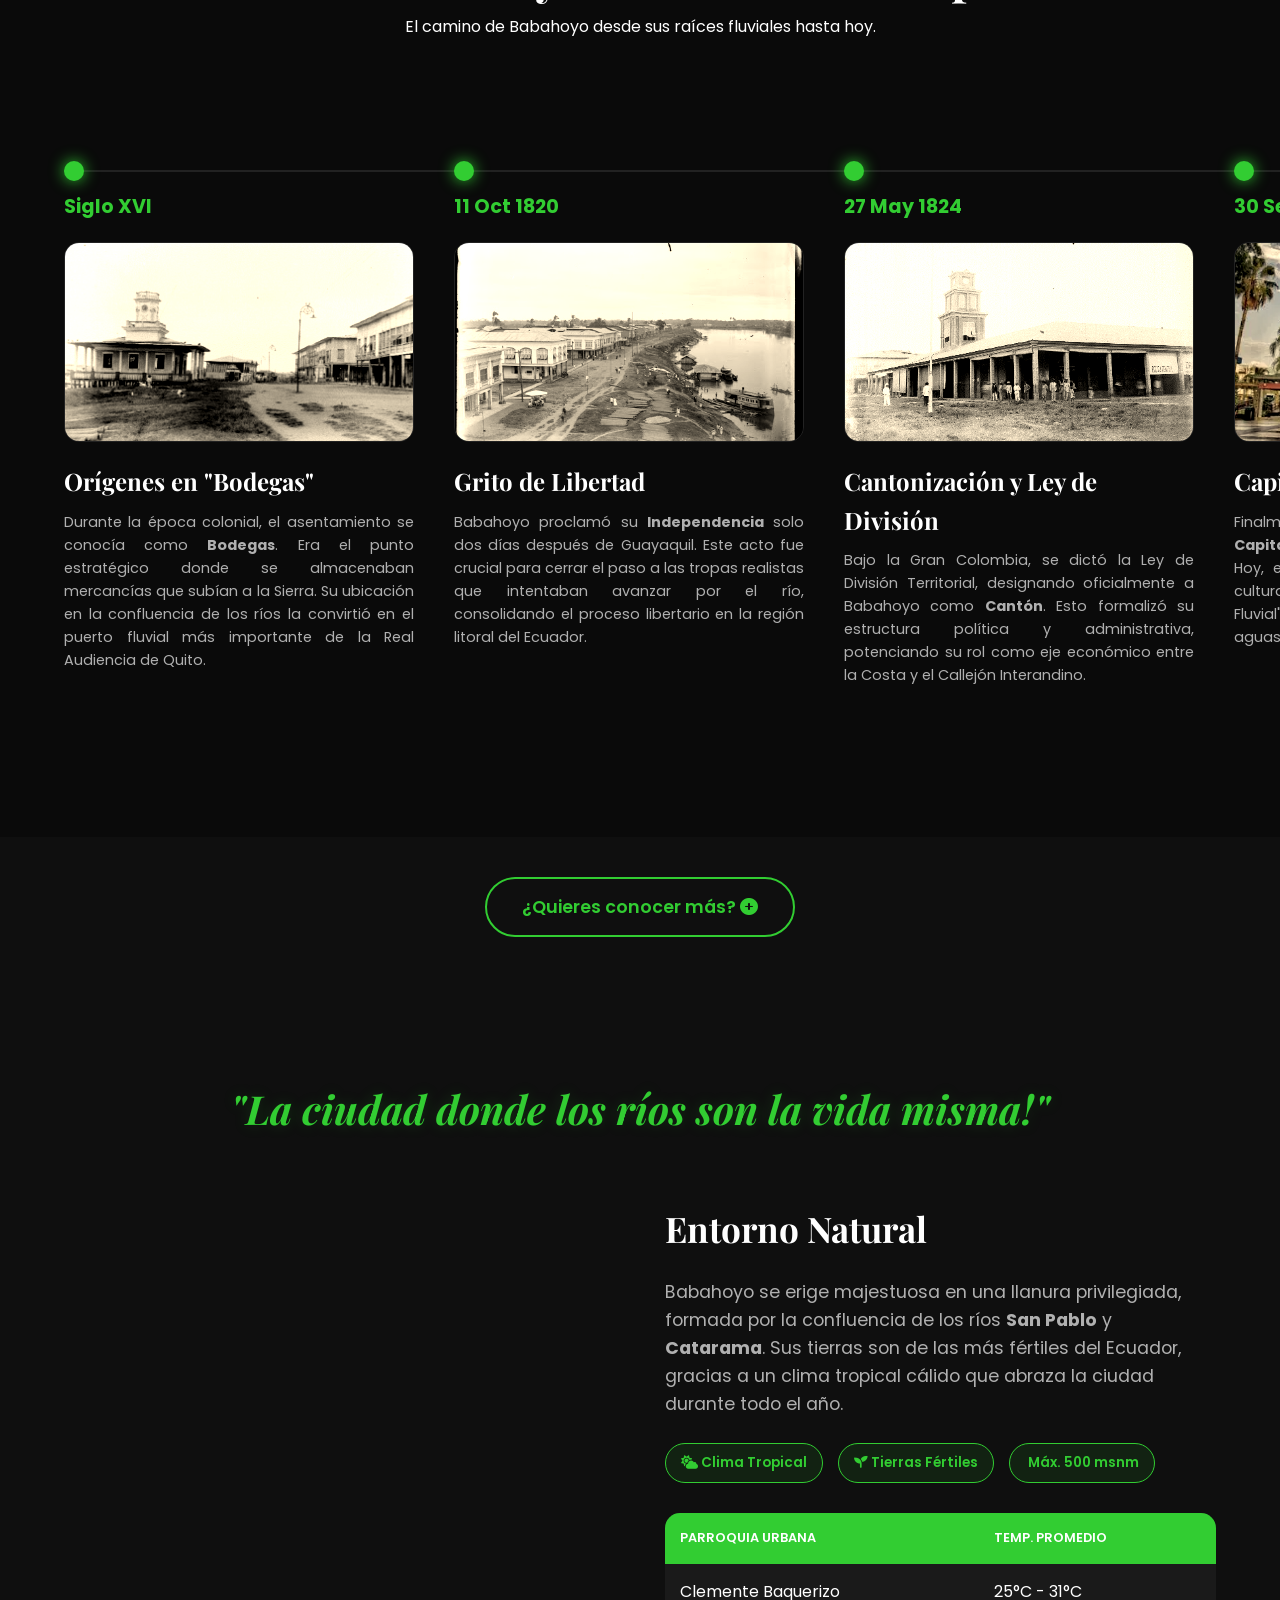
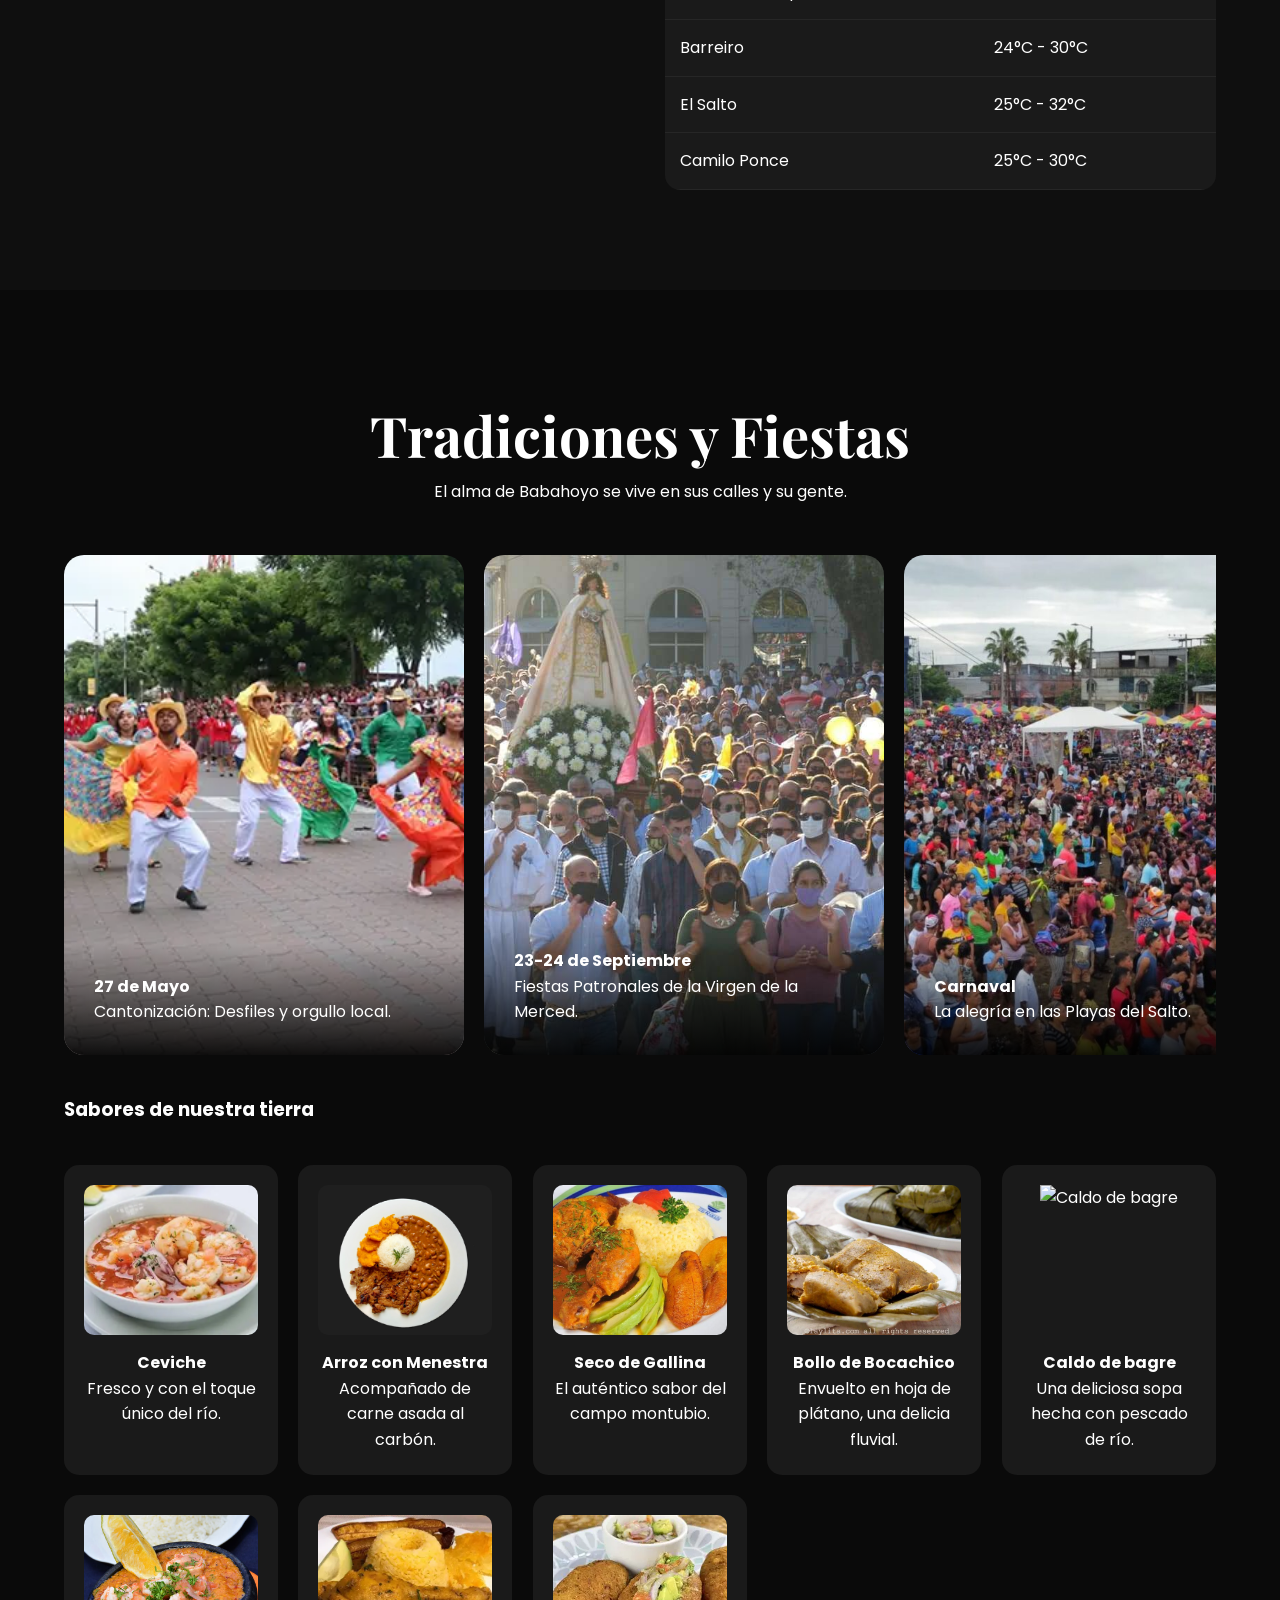
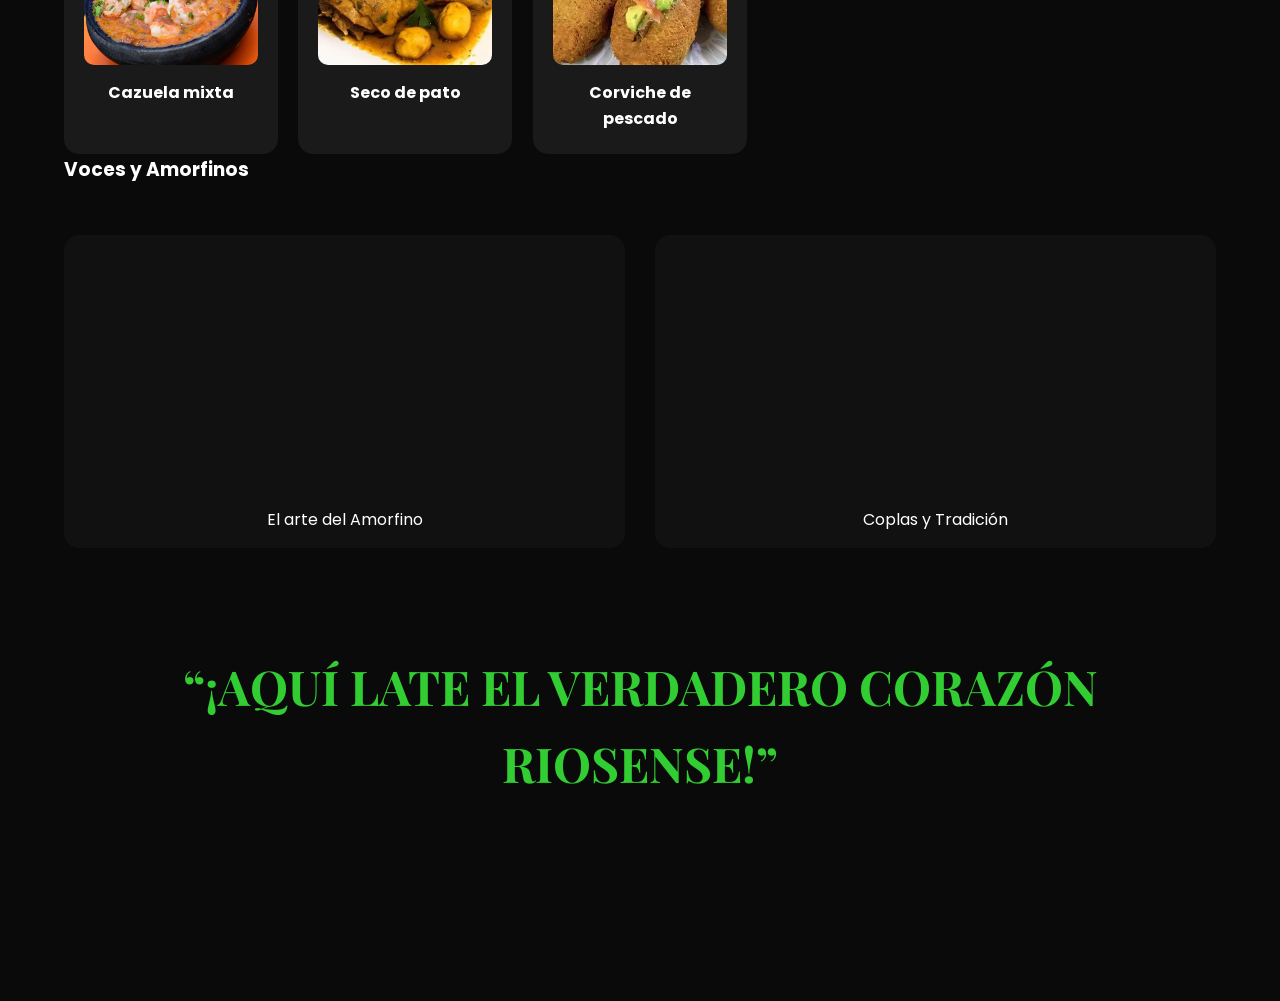
==== commit 098875e8: "añado nuevas imagenes a is cards de plats tipicos, redo" ====
--- a/index.html
+++ b/index.html
@@ -172,7 +172,7 @@
             </section>
             <section class="modal-info-block">
             <h3><i class="fas fa-landmark"></i> José Joaquín de Olmedo</h3>
-            <ul></ul>
+            <ul>
                 <li><i><strong>El Poeta de las Naciones:</i></strong> Es reconocido como uno de los más grandes poetas de la lengua castellana del siglo XIX. Su obra cumbre, "La Victoria de Junín: Canto a Bolívar", lo consagró como el cantor de las glorias libertarias.</li>
                 <li><i><strong>Líder de la Independencia:</i></strong> Fue el primer gran estadista del Ecuador libre. Lideró la Independencia de Guayaquil el 9 de octubre de 1820 y fue nombrado Presidente de la Provincia Libre de Guayaquil.</li>
                 <li><i><strong>Vínculo con Babahoyo:</i></strong> Su vida está profundamente ligada a la Hacienda La Virginia, en las orillas opuestas a Babahoyo. Este era su refugio de paz, donde no solo escribió gran parte de su obra, sino donde se gestaron acuerdos políticos cruciales para el país.</li>
@@ -275,29 +275,44 @@
             <h3 class="subtitulo-seccion" data-aos="fade-right">Sabores de nuestra tierra</h3>
             <div class="platos-grid">
                 <div class="plato-card" data-aos="flip-left">
-                    <div class="plato-img"><img src="ceviche-baba.jpg" alt="Ceviche"></div>
+                    <div class="plato-img"><img src="ceviche.png" alt="Ceviche"></div>
                     <h4>Ceviche</h4>
                     <p>Fresco y con el toque único del río.</p>
                 </div>
                 <div class="plato-card" data-aos="flip-left" data-aos-delay="100">
-                    <div class="plato-img"><img src="arroz-menestra.jpg" alt="Arroz con Menestra"></div>
+                    <div class="plato-img"><img src="arrozconmenestra.png" alt="Arroz con Menestra"></div>
                     <h4>Arroz con Menestra</h4>
                     <p>Acompañado de carne asada al carbón.</p>
                 </div>
                 <div class="plato-card" data-aos="flip-left" data-aos-delay="200">
-                    <div class="plato-img"><img src="seco-gallina.jpg" alt="Seco de Gallina"></div>
+                    <div class="plato-img"><img src="secodegallina.png" alt="Seco de Gallina"></div>
                     <h4>Seco de Gallina</h4>
                     <p>El auténtico sabor del campo montubio.</p>
                 </div>
                 <div class="plato-card" data-aos="flip-left" data-aos-delay="300">
-                    <div class="plato-img"><img src="bollo-bocachico.jpg" alt="Bollo de Bocachico"></div>
+                    <div class="plato-img"><img src="bollodebocachico.png" alt="Bollo de Bocachico"></div>
                     <h4>Bollo de Bocachico</h4>
                     <p>Envuelto en hoja de plátano, una delicia fluvial.</p>
                 </div>
                 <div class="plato-card" data-aos="flip-left" data-aos-delay="400">
-                    <div class="plato-img"><img src="chaulafan-baba.jpg" alt="Chaulafán"></div>
-                    <h4>Chaulafán Babahoyense</h4>
-                    <p>La versión local que conquistó a todos.</p>
+                    <div class="plato-img"><img src="caldodebagre.png" alt="Caldo de bagre"></div>
+                    <h4>Caldo de bagre</h4>
+                    <p>Una deliciosa sopa hecha con pescado de río.</p>
+                </div>
+                <div class="plato-card" data-aos="flip-left" data-aos-delay="400">
+                    <div class="plato-img"><img src="cazuelamixta.png" alt="Cazuela mixta"></div>
+                    <h4>Cazuela mixta</h4>
+                    <p></p>
+                </div>
+                <div class="plato-card" data-aos="flip-left" data-aos-delay="400">
+                    <div class="plato-img"><img src="secodepato.png" alt="Seco de pato"></div>
+                    <h4>Seco de pato</h4>
+                    <p></p>
+                </div>
+                <div class="plato-card" data-aos="flip-left" data-aos-delay="400">
+                    <div class="plato-img"><img src="corvichedepescado.png" alt="Corviche de pescado"></div>
+                    <h4>Corviche de pescado</h4>
+                    <p></p>
                 </div>
             </div>
         </div>
--- a/style.css
+++ b/style.css
@@ -347,12 +347,14 @@
     top: 0; left: 0;
     width: 100%; height: 100%;
     background: rgba(0, 0, 0, 0.85);
-    backdrop-filter: blur(8px); /* Desenfoque de fondo */
+    backdrop-filter: blur(5px); /* Desenfoque de fondo */
     display: none; /* Se activa con JS */
     justify-content: center;
     align-items: center;
     z-index: 2000;
     padding: 20px;
+    scrollbar-width: thin;
+    scrollbar-color: var(--verde-lima) #1a1a1a;
 }
 
 .modal-container {
@@ -398,7 +400,7 @@
 .modal-info-block { margin-bottom: 30px; }
 .modal-info-block h3 { color: var(--verde-lima); margin-bottom: 15px; font-family: var(--fuente-titulo); }
 .modal-info-block p { color: var(--gris-luz); line-height: 1.8; text-align: justify; }
-
+.modal-info-block ul li { color: var(--gris-luz); font-family: var(--fuente-texto); margin-bottom: 15px; }
 /* aqui termina mi quieres conocer mas?*/
 
 /* --- SECCIÓN GEOGRAFÍA --- */
@@ -499,7 +501,10 @@
 .seccion-cultura {
     padding: 100px 5%;
     background: #0a0a0a;
-}
+    width: 100%;
+    overflow-x: hidden; /* Esto corta cualquier cosa que se quiera salir por los lados */
+}
+
 
 .cultura-header { text-align: center; margin-bottom: 50px; }
 .cultura-header h2 { font-family: var(--fuente-titulo); font-size: 3.5rem; color: var(--blanco); }
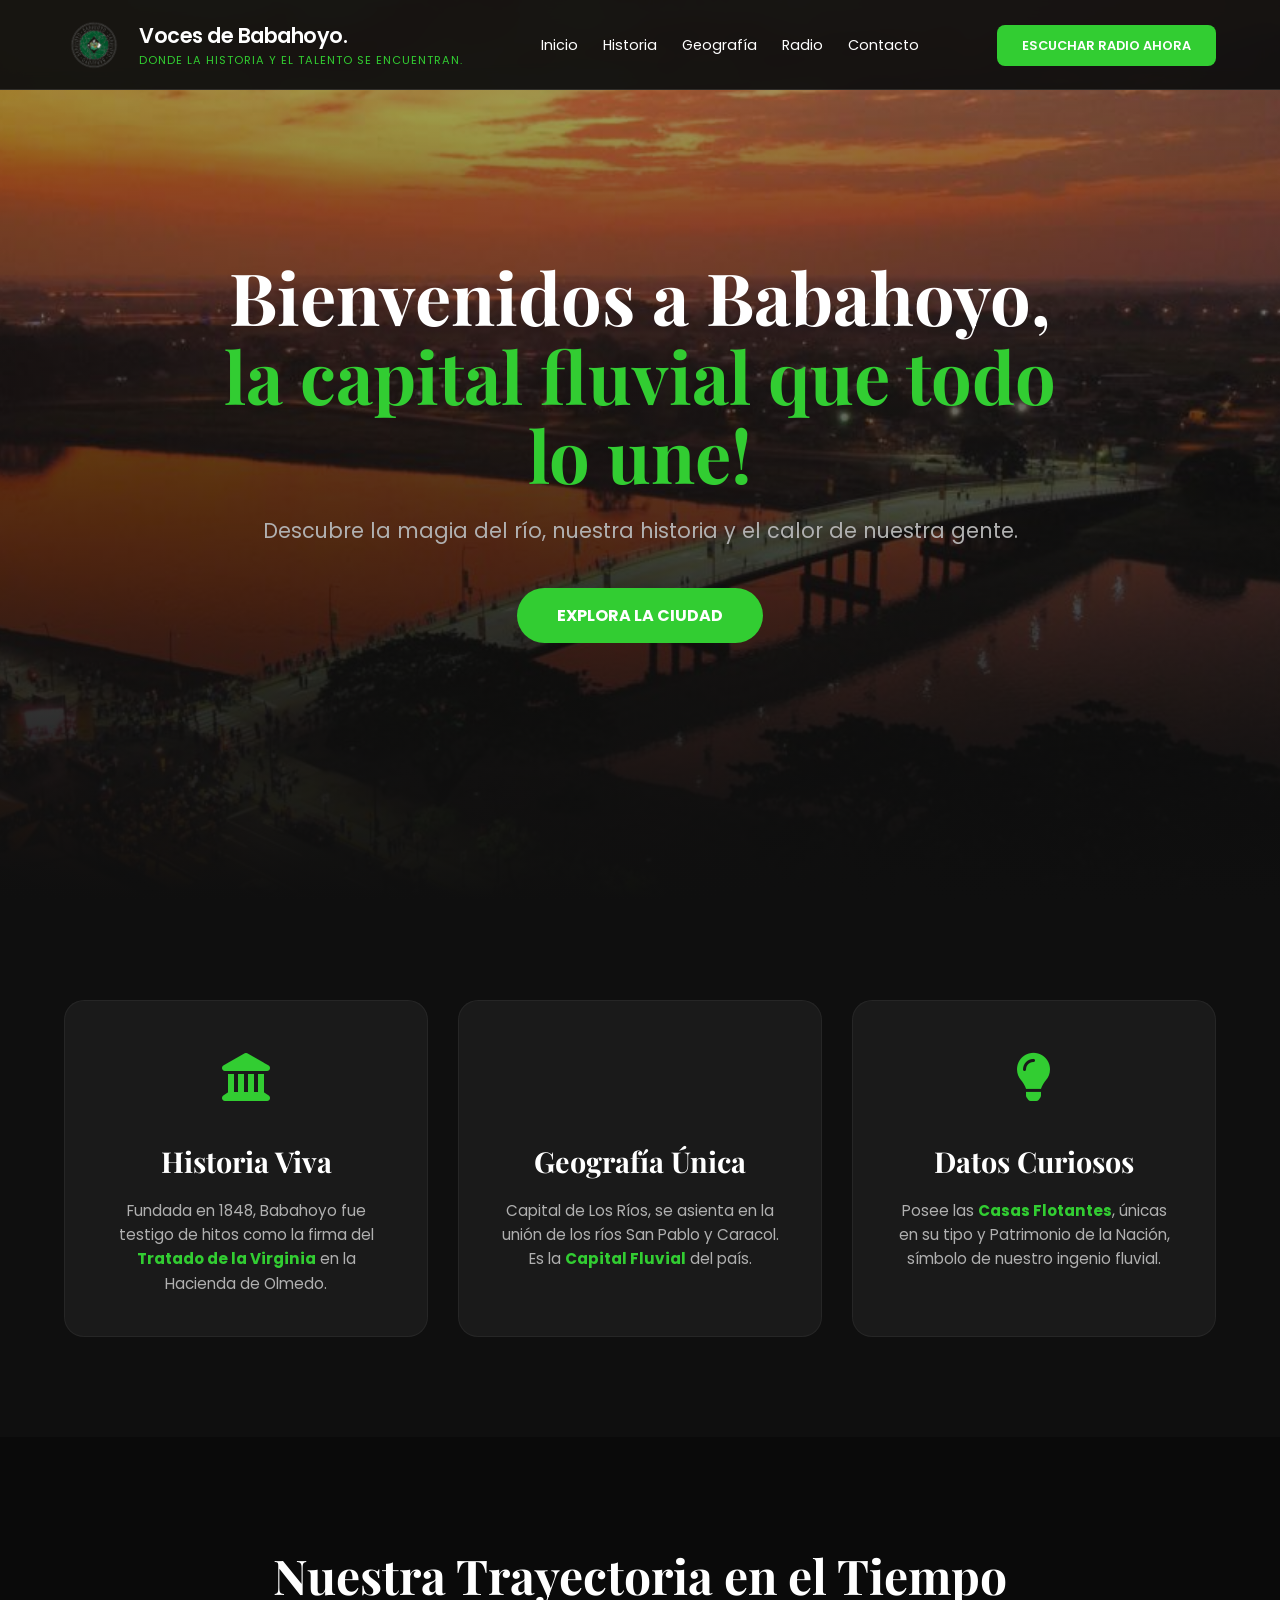
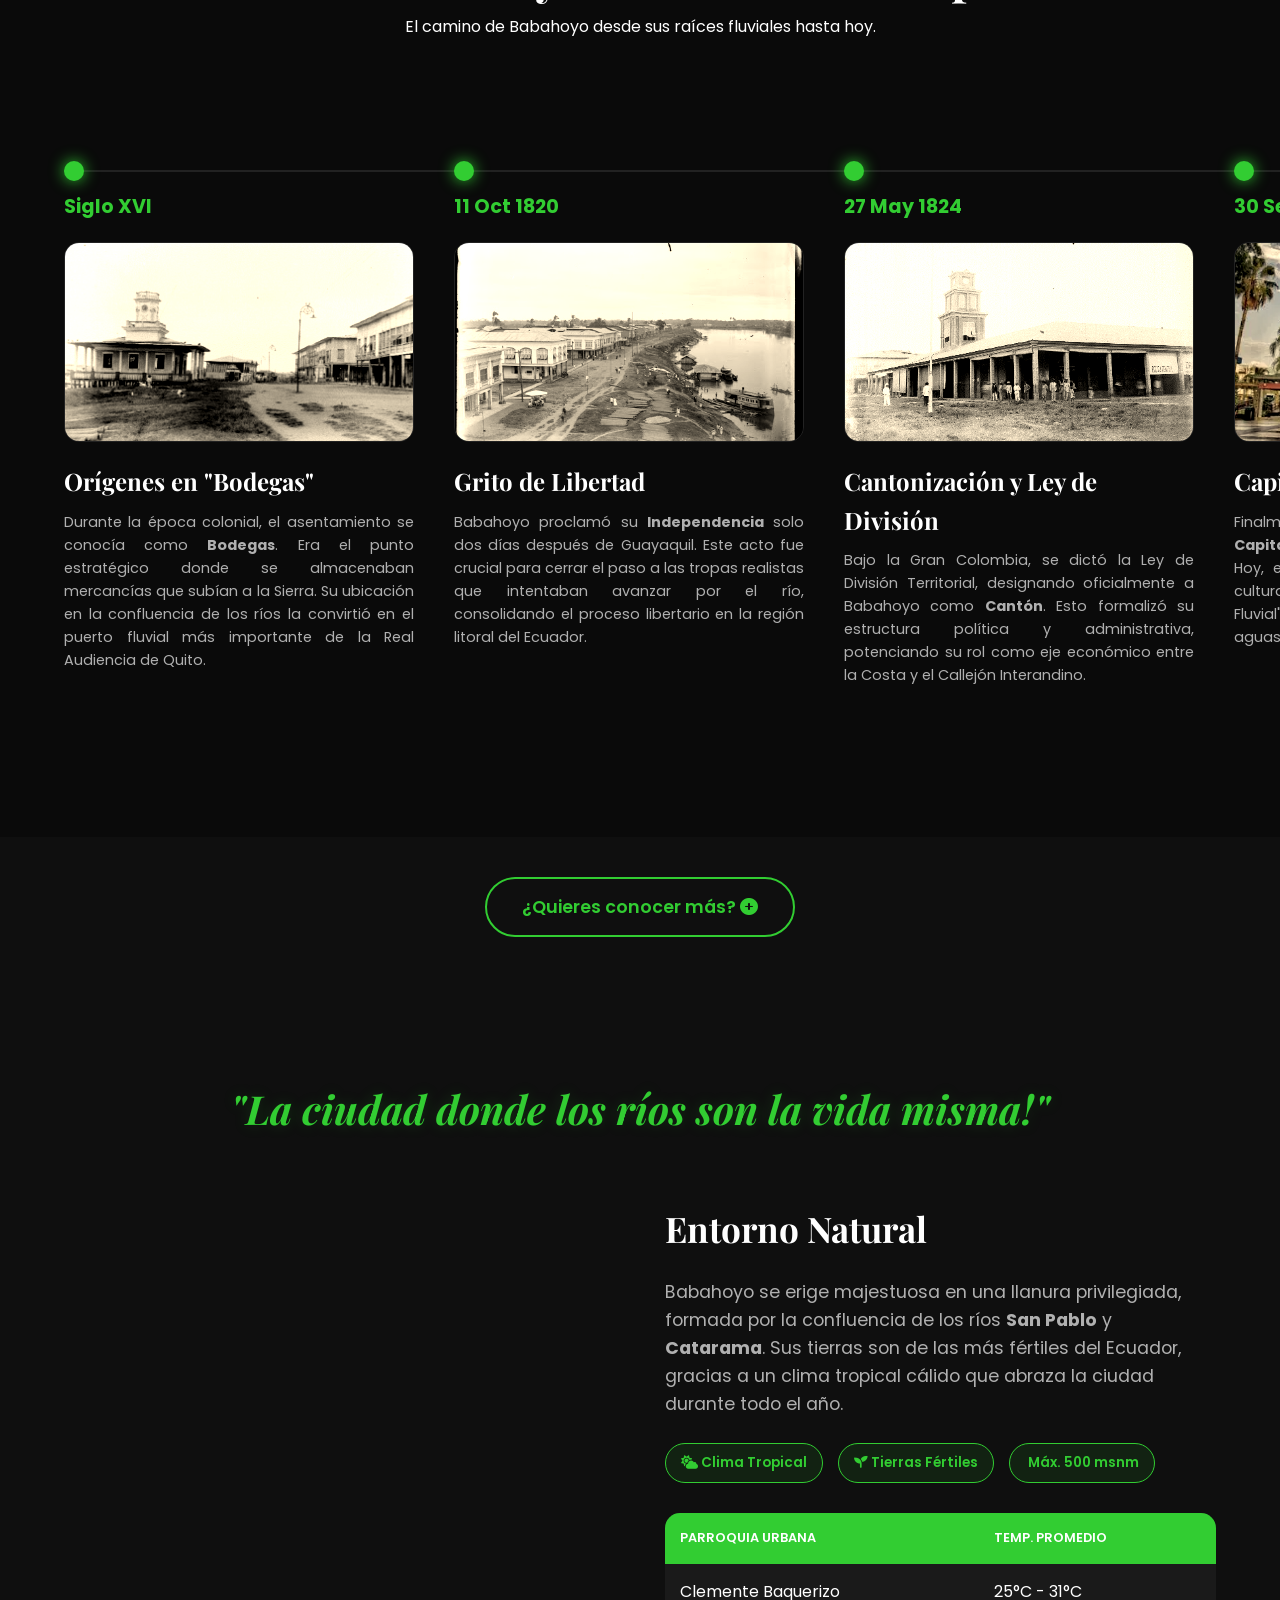
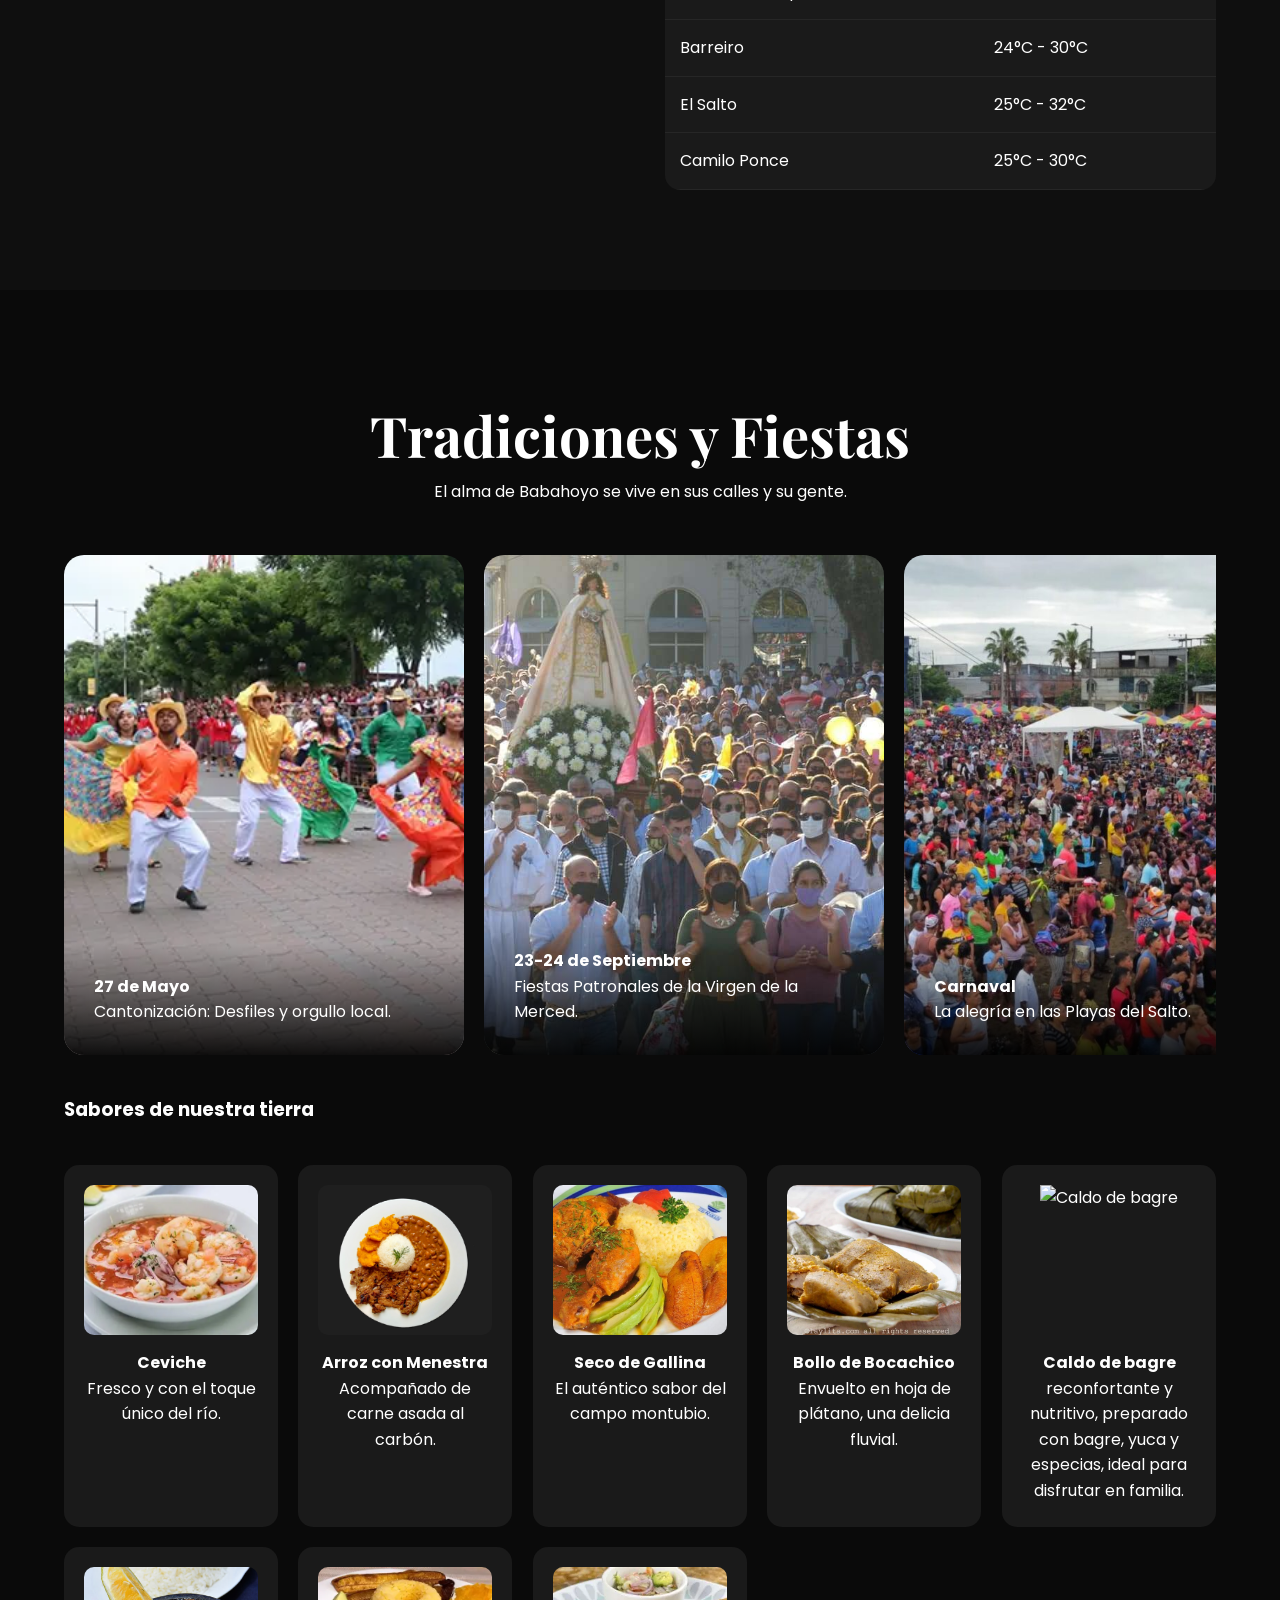
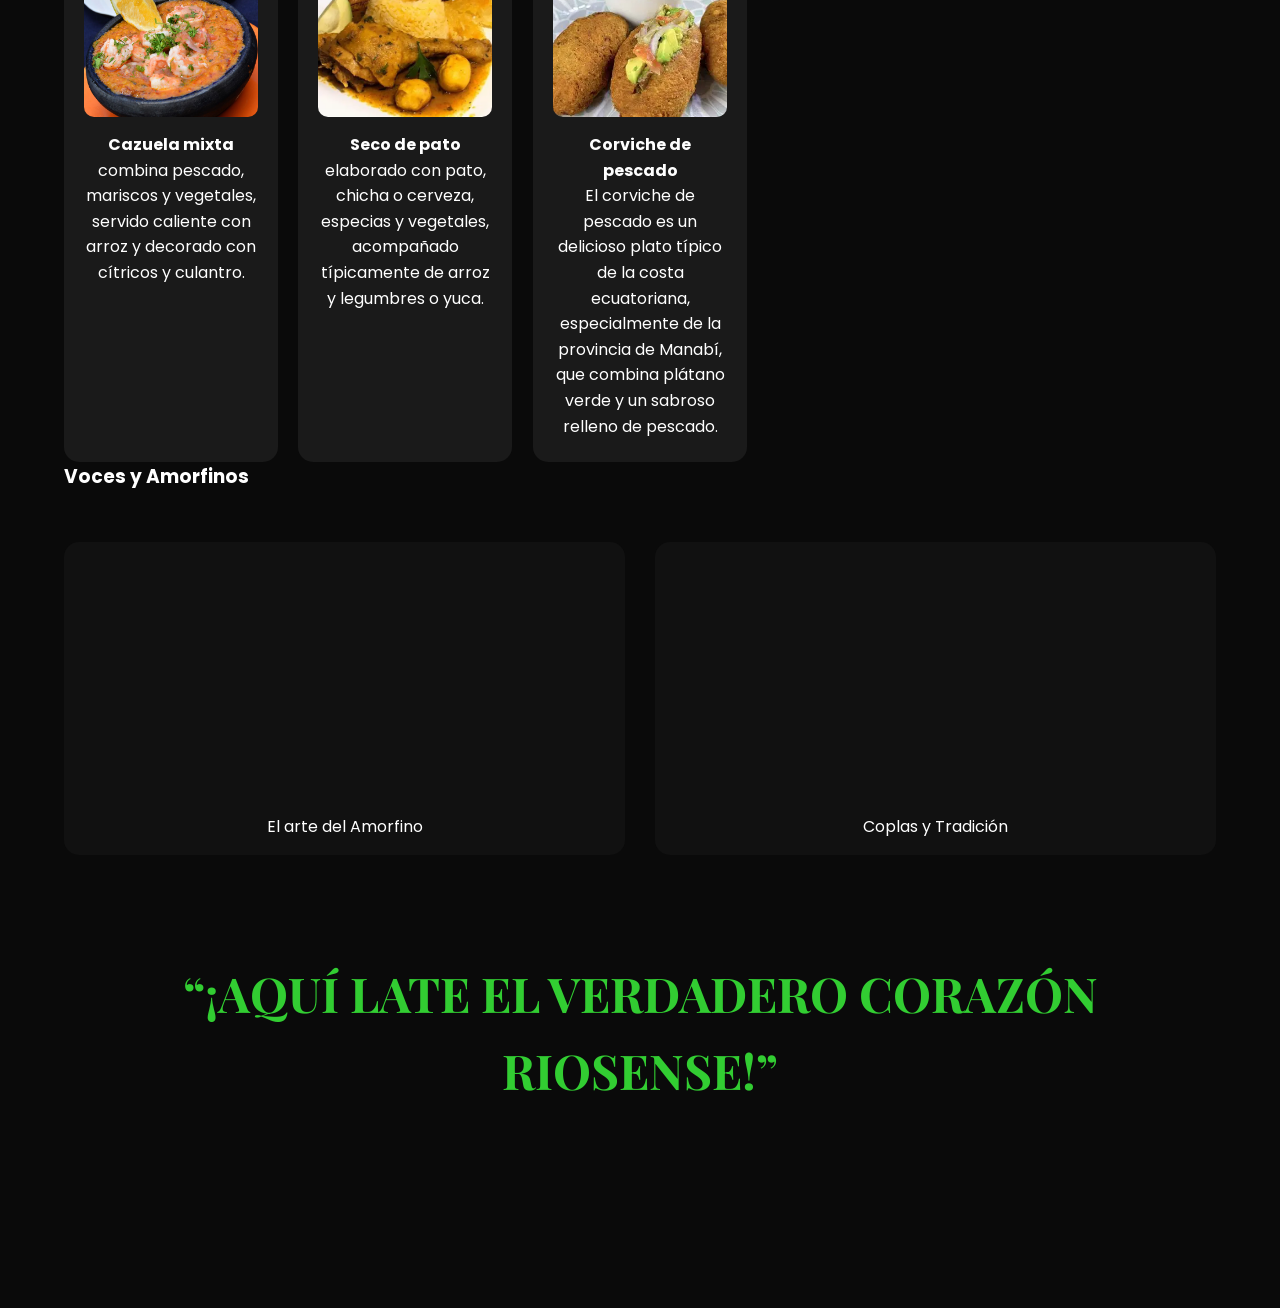
==== commit 7bd64dbc: "estructuro informacion y detalles de los platos tipicospara su infor." ====
--- a/index.html
+++ b/index.html
@@ -297,22 +297,22 @@
                 <div class="plato-card" data-aos="flip-left" data-aos-delay="400">
                     <div class="plato-img"><img src="caldodebagre.png" alt="Caldo de bagre"></div>
                     <h4>Caldo de bagre</h4>
-                    <p>Una deliciosa sopa hecha con pescado de río.</p>
+                    <p>reconfortante y nutritivo, preparado con bagre, yuca y especias, ideal para disfrutar en familia.</p>
                 </div>
                 <div class="plato-card" data-aos="flip-left" data-aos-delay="400">
                     <div class="plato-img"><img src="cazuelamixta.png" alt="Cazuela mixta"></div>
                     <h4>Cazuela mixta</h4>
-                    <p></p>
+                    <p>combina pescado, mariscos y vegetales, servido caliente con arroz y decorado con cítricos y culantro.</p>
                 </div>
                 <div class="plato-card" data-aos="flip-left" data-aos-delay="400">
                     <div class="plato-img"><img src="secodepato.png" alt="Seco de pato"></div>
                     <h4>Seco de pato</h4>
-                    <p></p>
+                    <p>elaborado con pato, chicha o cerveza, especias y vegetales, acompañado típicamente de arroz y legumbres o yuca.</p>
                 </div>
                 <div class="plato-card" data-aos="flip-left" data-aos-delay="400">
                     <div class="plato-img"><img src="corvichedepescado.png" alt="Corviche de pescado"></div>
                     <h4>Corviche de pescado</h4>
-                    <p></p>
+                    <p>El corviche de pescado es un delicioso plato típico de la costa ecuatoriana, especialmente de la provincia de Manabí, que combina plátano verde y un sabroso relleno de pescado.</p>
                 </div>
             </div>
         </div>
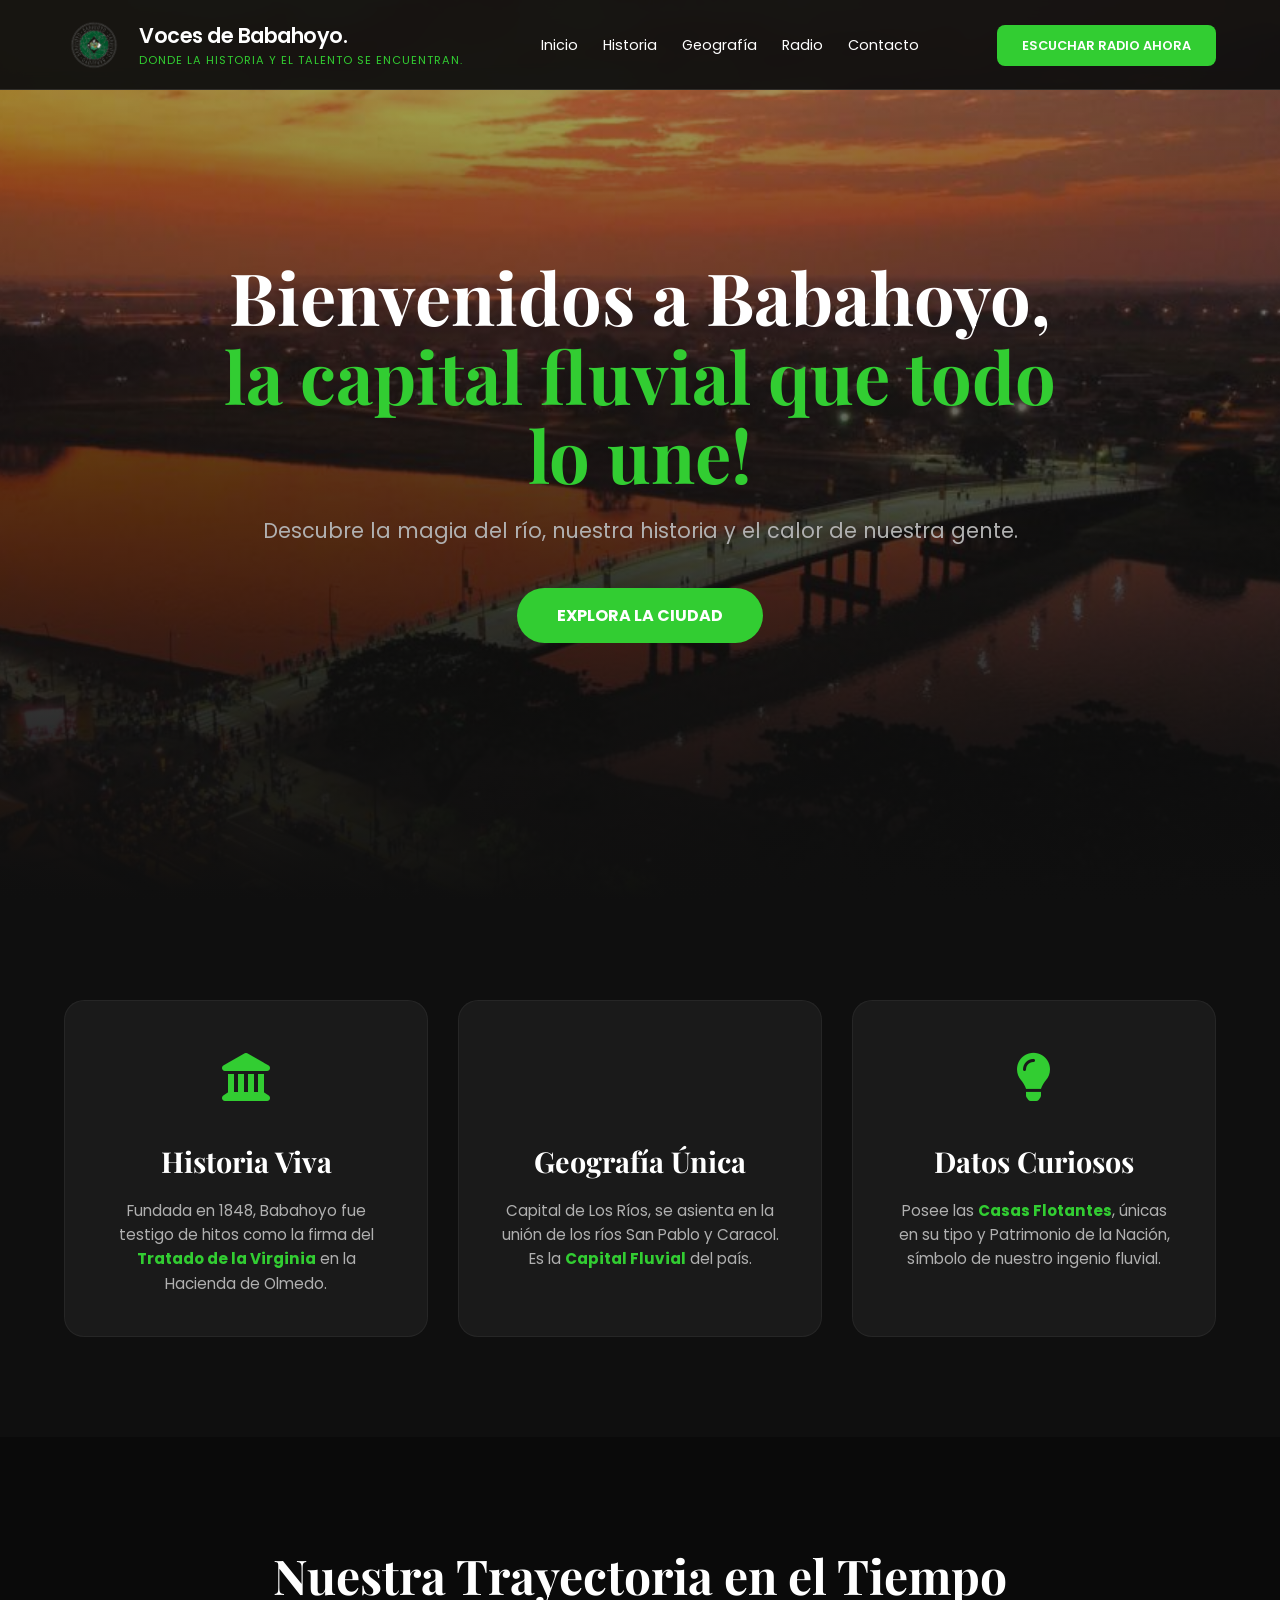
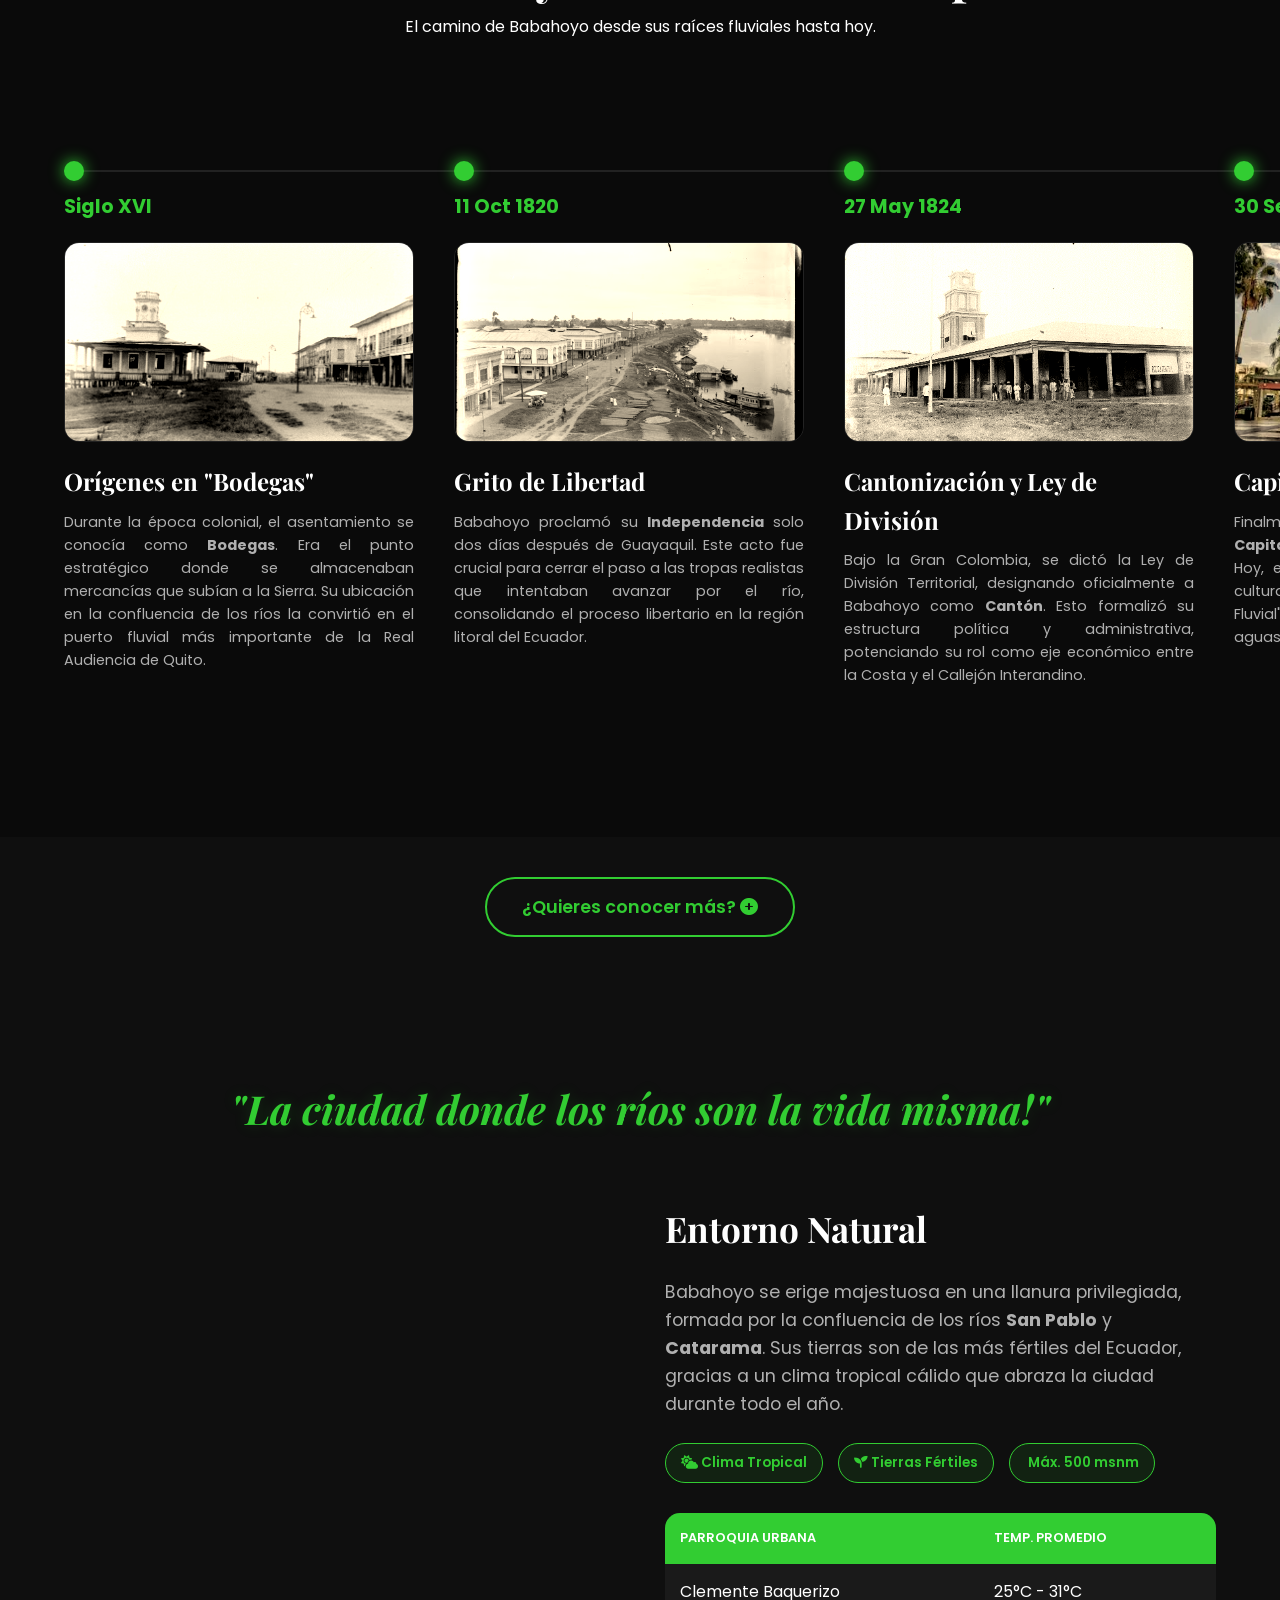
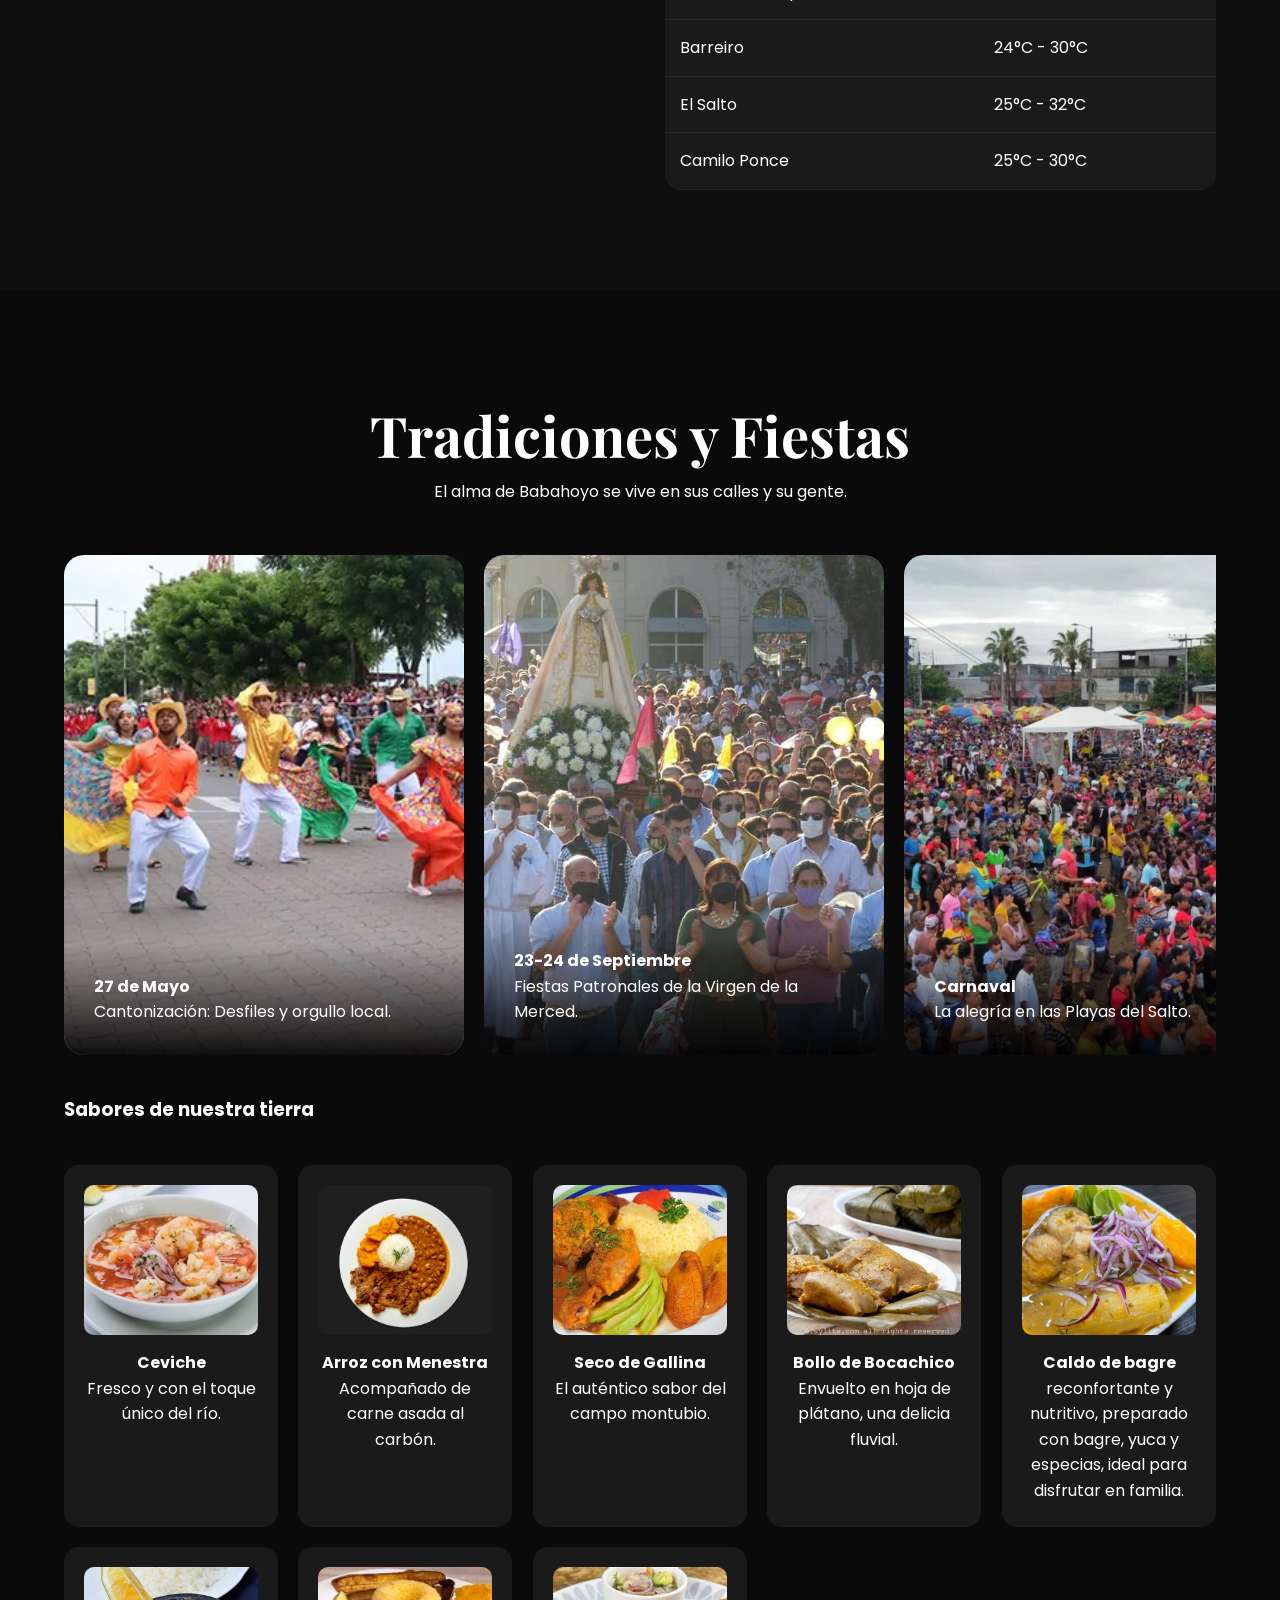
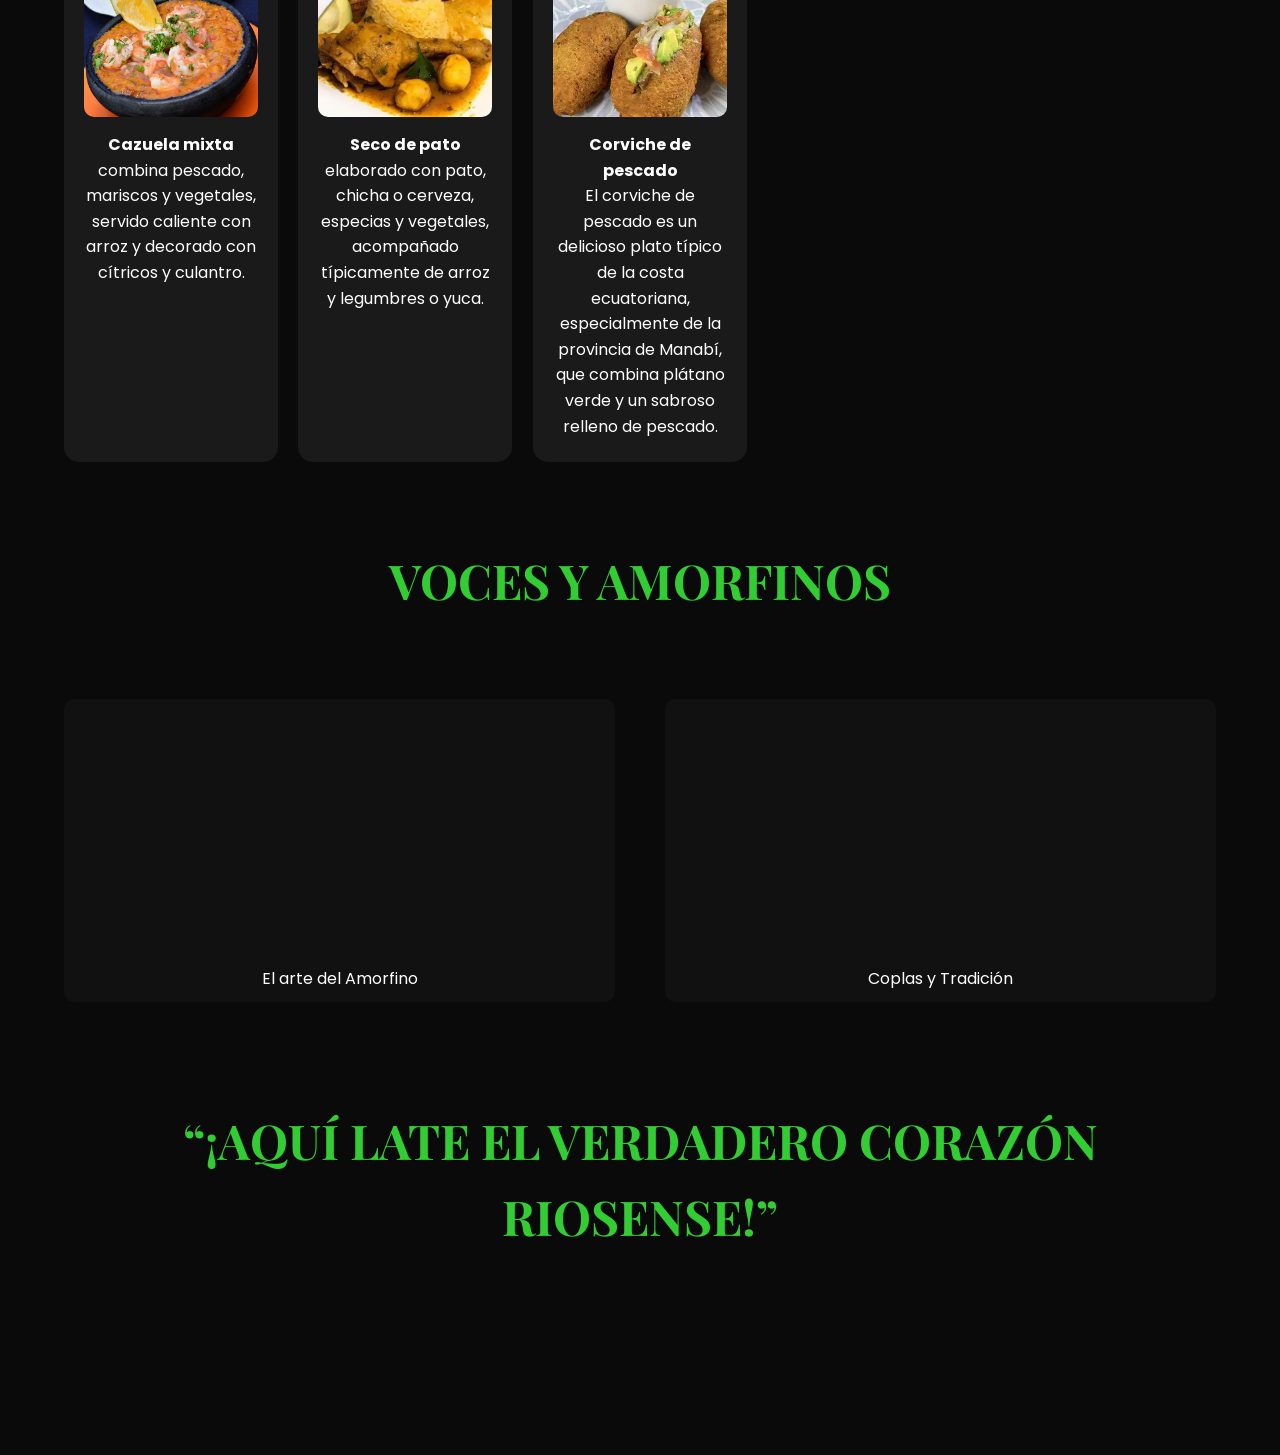
==== commit 9b9a8148: "hacer." ====
--- a/index.html
+++ b/index.html
@@ -3,7 +3,6 @@
 
 <head>
     <meta charset="UTF-8">
-    <meta name="viewport" content="width=device-width, initial-scale=1.0">
     <title>Voces de Babahoyo | Capital Fluvial</title>
 
     <link
--- a/style.css
+++ b/style.css
@@ -570,14 +570,22 @@
 .plato-img img { width: 100%; height: 100%; object-fit: cover; }
 
 /* Videos */
+.videos-seccion h3 {
+    margin-top: 80px;
+    text-align: center;
+    font-family: var(--fuente-titulo);
+    font-size: 3rem;
+    color: var(--verde-lima);
+    text-transform: uppercase;
+}
 .video-grid {
     display: grid;
     grid-template-columns: 1fr 1fr;
-    gap: 30px;
-    margin-top: 50px;
-}
-
-.video-item { background: #111; padding: 15px; border-radius: 15px; text-align: center; }
+    gap: 50px;
+    margin-top: 80px;
+}
+
+.video-item { background: #111; padding: 10px; border-radius: 10px; text-align: center; }
 
 /* Cierre */
 .cierre-cultura {
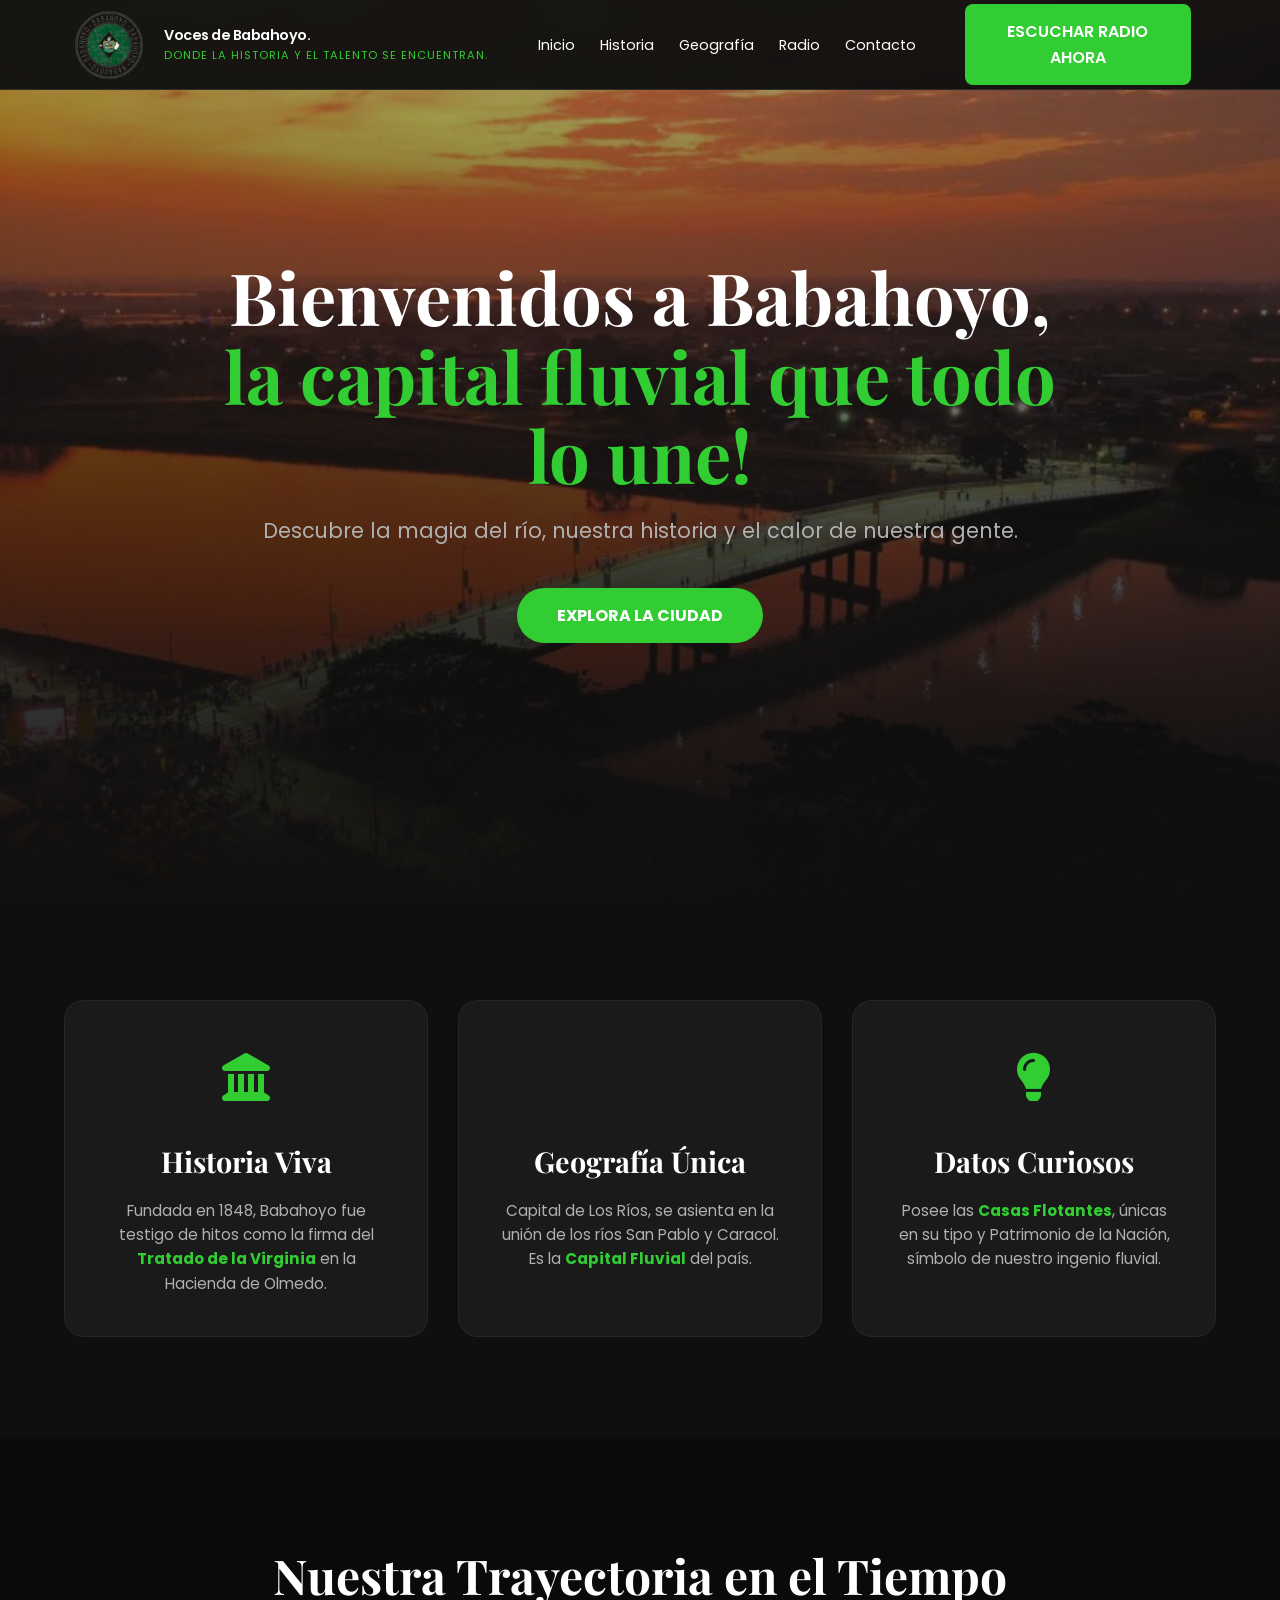
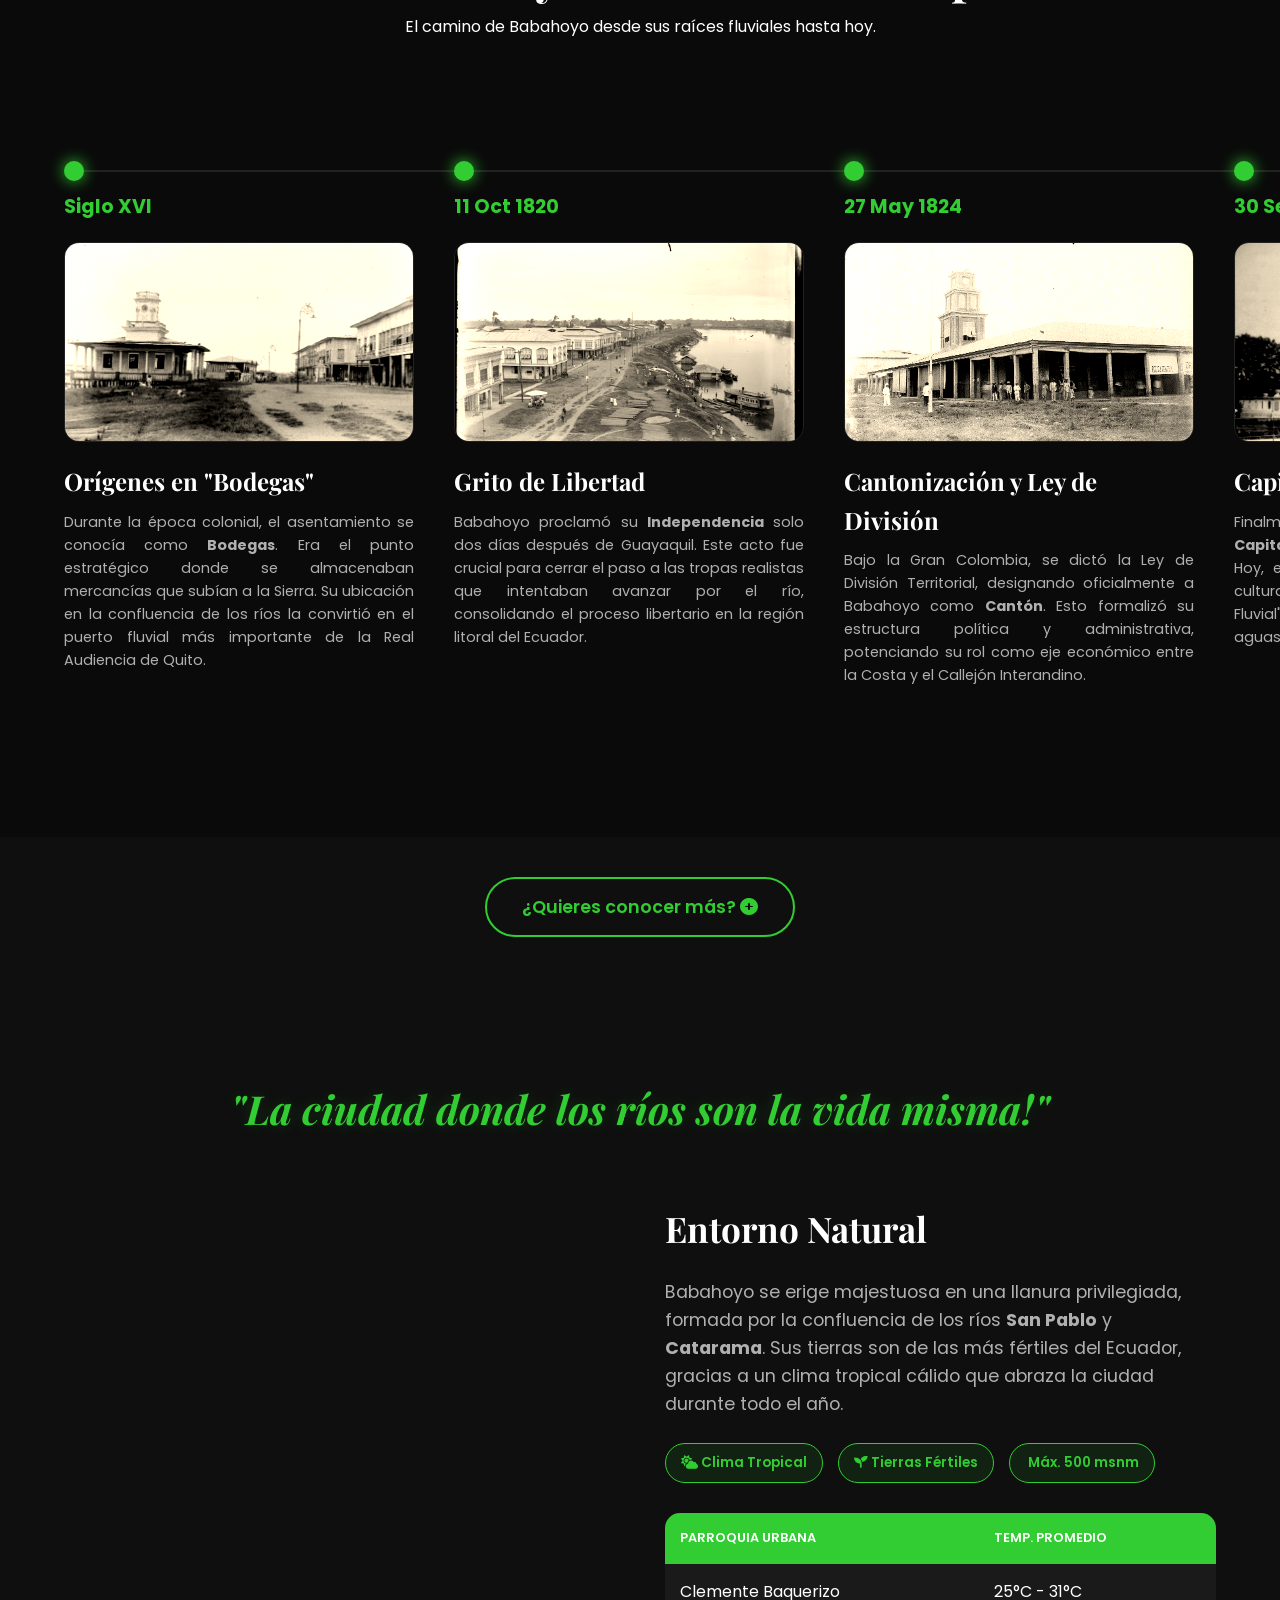
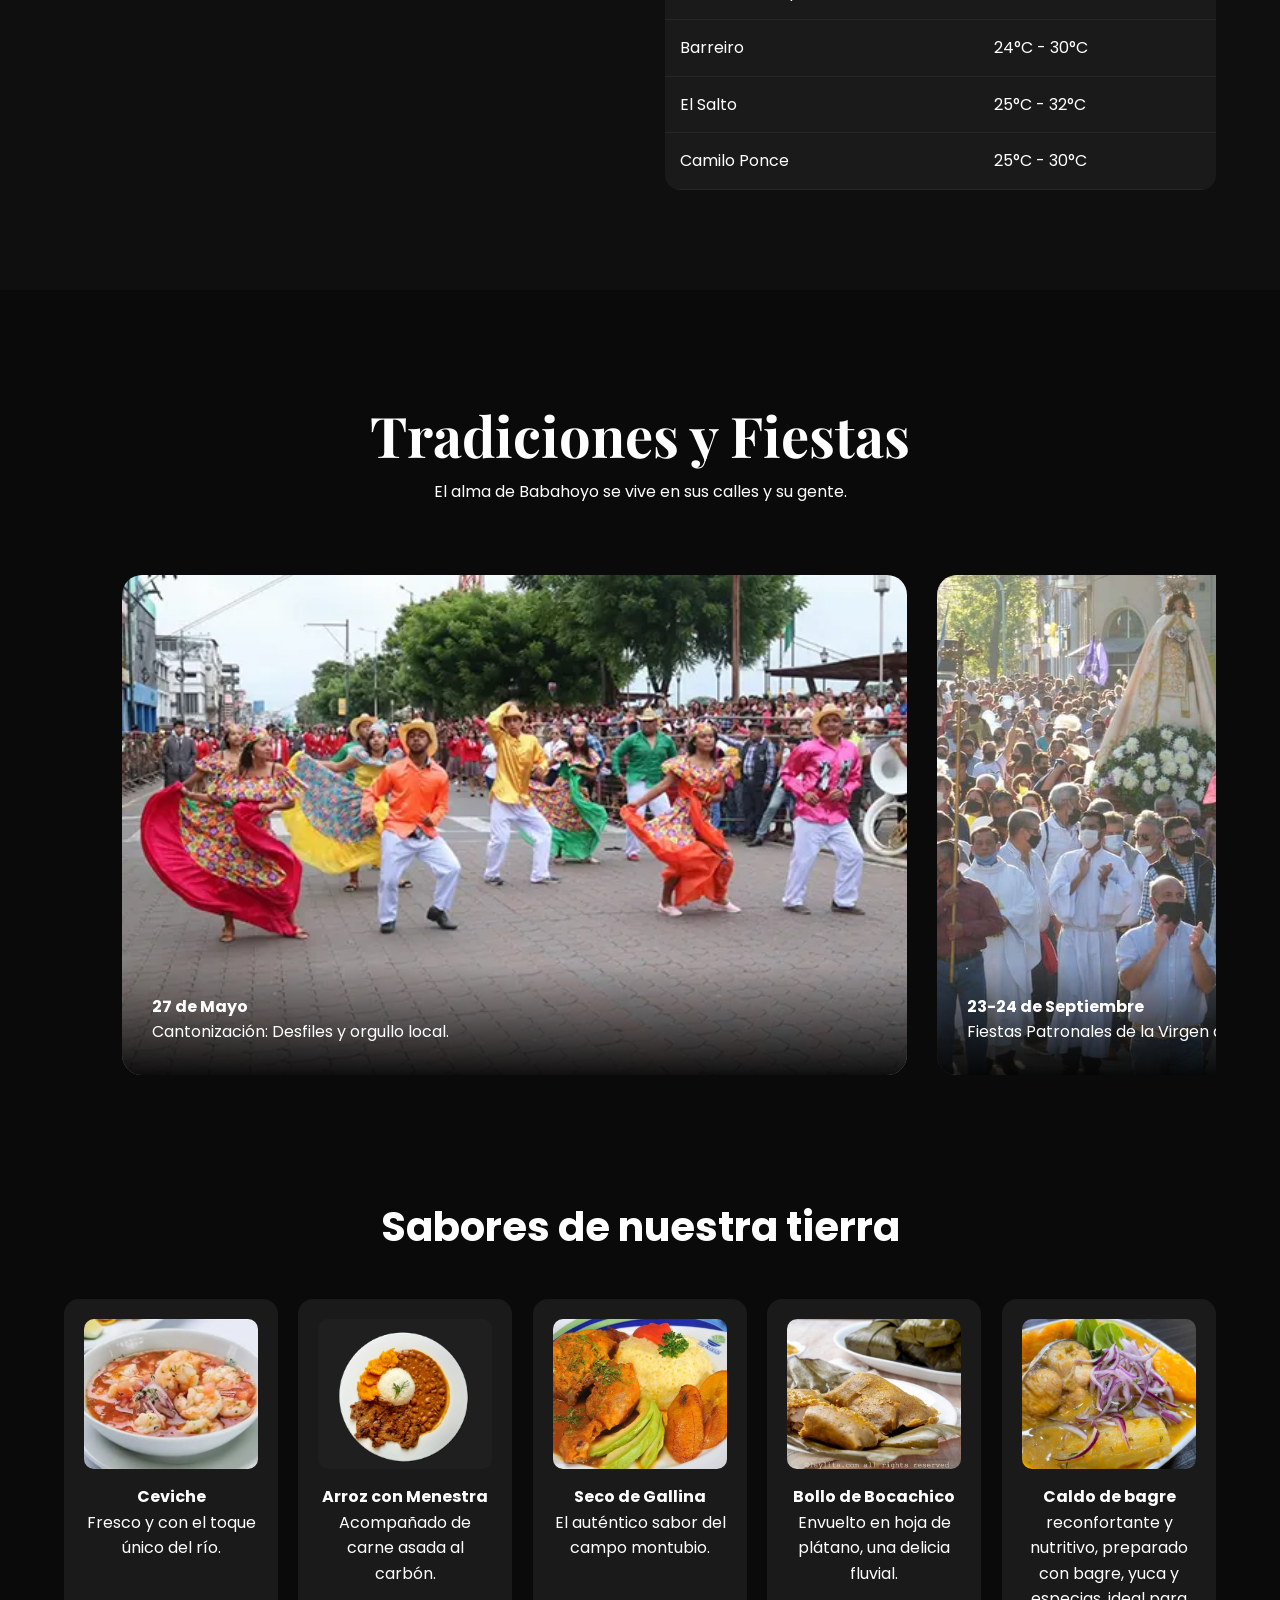
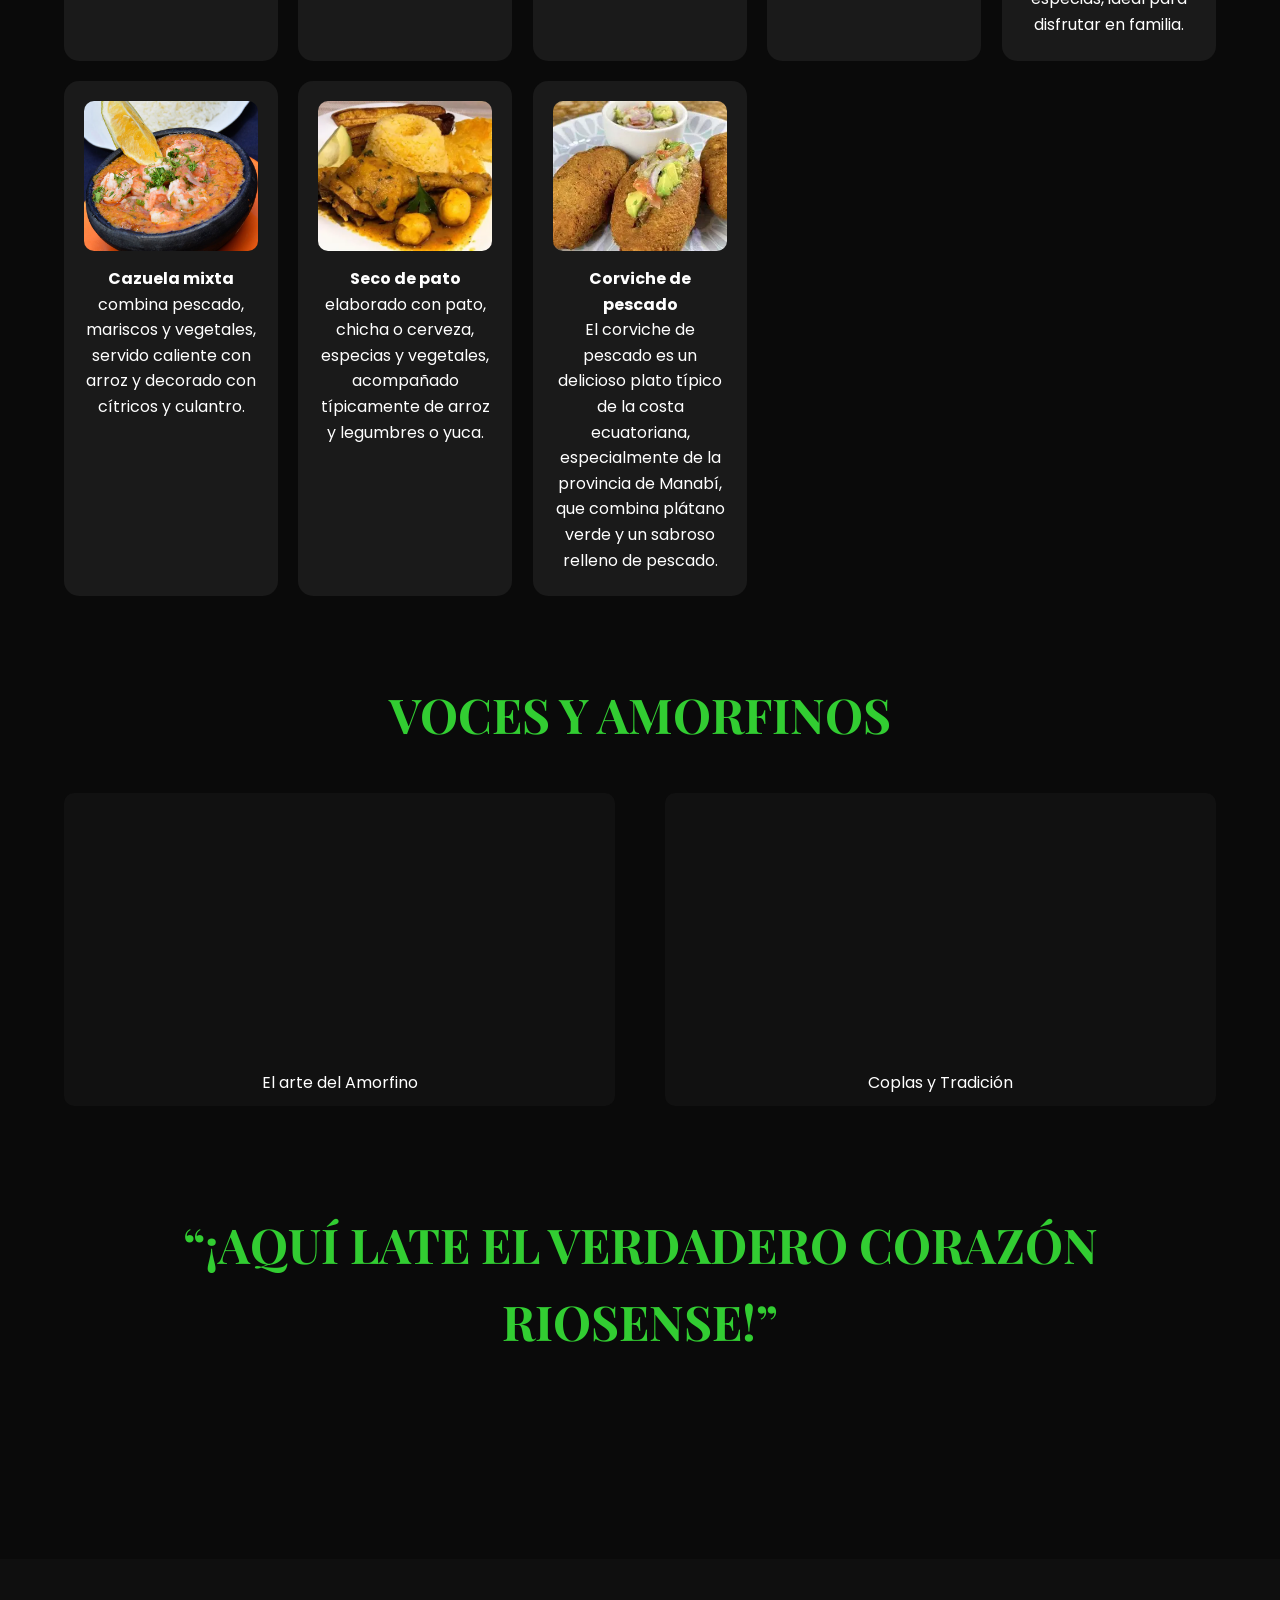
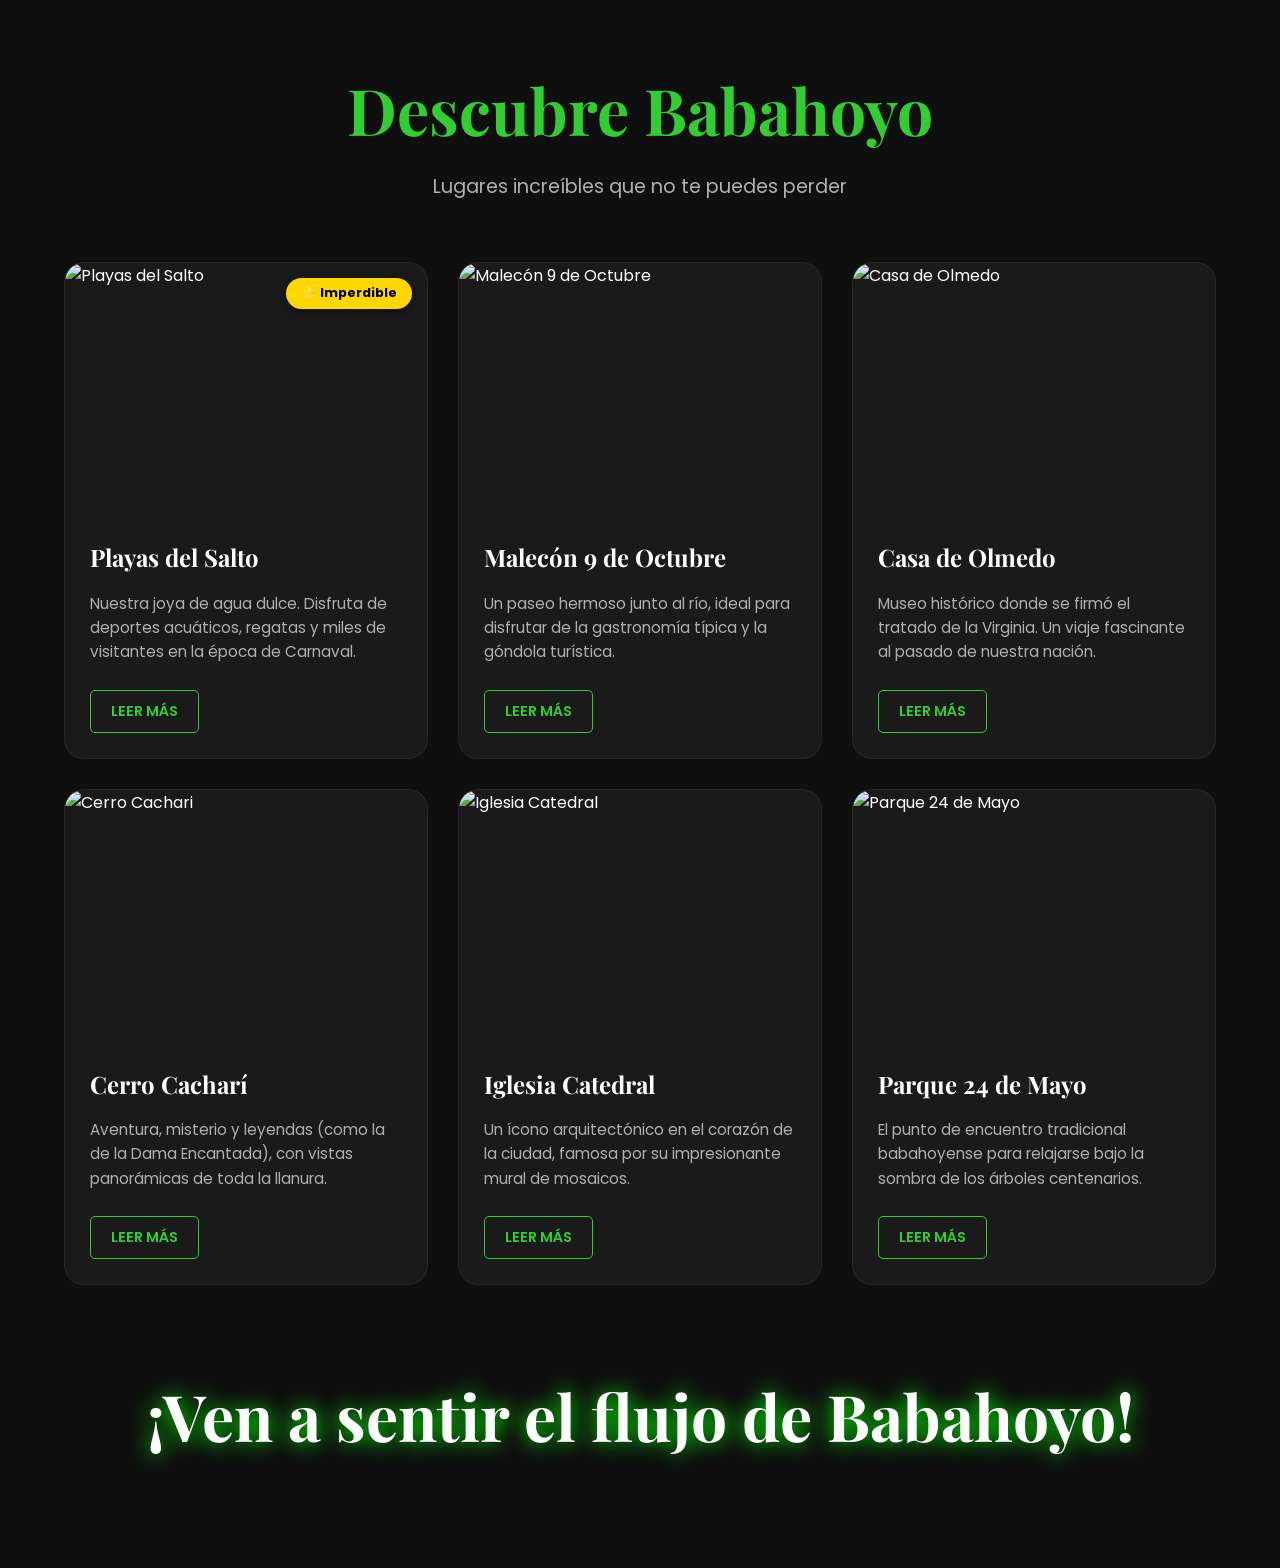
==== commit 42d4b7ac: "cambiar foto act y vh en bienvenidos." ====
--- a/index.html
+++ b/index.html
@@ -128,7 +128,7 @@
                 <div class="timeline-item">
                     <div class="timeline-date">30 Sep 1848</div>
                     <div class="timeline-img">
-                        <img src="actualidadbabah.png" alt="Actualidad">
+                        <img src="actualbabah.png" alt="Actualidad">
                     </div>
                     <div class="timeline-content">
                         <h3>Capital de Los Ríos</h3>
@@ -336,6 +336,85 @@
             <h2 data-aos="zoom-out">“¡Aquí late el verdadero corazón riosense!”</h2>
         </div>
     </section>
+    <section id="turismo" class="seccion-turismo">
+    <div class="turismo-header">
+        <h2>Descubre Babahoyo</h2>
+        <p>Lugares increíbles que no te puedes perder</p>
+    </div>
+
+    <div class="turismo-grid container">
+        <div class="turismo-card">
+            <div class="turismo-img">
+                <img src="ruta-a-tu-imagen/playas-salto.jpg" alt="Playas del Salto">
+                <span class="badge-estrella">⭐ Imperdible</span>
+            </div>
+            <div class="turismo-info">
+                <h3>Playas del Salto</h3>
+                <p>Nuestra joya de agua dulce. Disfruta de deportes acuáticos, regatas y miles de visitantes en la época de Carnaval.</p>
+                <button class="btn-leer-mas" onclick="abrirModalTurismo('salto')">Leer más</button>
+            </div>
+        </div>
+
+        <div class="turismo-card">
+            <div class="turismo-img">
+                <img src="ruta-a-tu-imagen/malecon.jpg" alt="Malecón 9 de Octubre">
+            </div>
+            <div class="turismo-info">
+                <h3>Malecón 9 de Octubre</h3>
+                <p>Un paseo hermoso junto al río, ideal para disfrutar de la gastronomía típica y la góndola turística.</p>
+                <button class="btn-leer-mas" onclick="abrirModalTurismo('malecon')">Leer más</button>
+            </div>
+        </div>
+
+        <div class="turismo-card">
+            <div class="turismo-img">
+                <img src="ruta-a-tu-imagen/casa-olmedo.jpg" alt="Casa de Olmedo">
+            </div>
+            <div class="turismo-info">
+                <h3>Casa de Olmedo</h3>
+                <p>Museo histórico donde se firmó el tratado de la Virginia. Un viaje fascinante al pasado de nuestra nación.</p>
+                <button class="btn-leer-mas" onclick="abrirModalTurismo('olmedo')">Leer más</button>
+            </div>
+        </div>
+
+        <div class="turismo-card">
+            <div class="turismo-img">
+                <img src="ruta-a-tu-imagen/cerro-cachari.jpg" alt="Cerro Cachari">
+            </div>
+            <div class="turismo-info">
+                <h3>Cerro Cacharí</h3>
+                <p>Aventura, misterio y leyendas (como la de la Dama Encantada), con vistas panorámicas de toda la llanura.</p>
+                <button class="btn-leer-mas" onclick="abrirModalTurismo('cachari')">Leer más</button>
+            </div>
+        </div>
+
+        <div class="turismo-card">
+            <div class="turismo-img">
+                <img src="ruta-a-tu-imagen/catedral.jpg" alt="Iglesia Catedral">
+            </div>
+            <div class="turismo-info">
+                <h3>Iglesia Catedral</h3>
+                <p>Un ícono arquitectónico en el corazón de la ciudad, famosa por su impresionante mural de mosaicos.</p>
+                <button class="btn-leer-mas" onclick="abrirModalTurismo('catedral')">Leer más</button>
+            </div>
+        </div>
+
+        <div class="turismo-card">
+            <div class="turismo-img">
+                <img src="ruta-a-tu-imagen/parque.jpg" alt="Parque 24 de Mayo">
+            </div>
+            <div class="turismo-info">
+                <h3>Parque 24 de Mayo</h3>
+                <p>El punto de encuentro tradicional babahoyense para relajarse bajo la sombra de los árboles centenarios.</p>
+                <button class="btn-leer-mas" onclick="abrirModalTurismo('parque')">Leer más</button>
+            </div>
+        </div>
+    </div>
+
+    <div class="turismo-cierre">
+        <h3>¡Ven a sentir el flujo de Babahoyo!</h3>
+    </div>
+</section>
 
 
     <script src="https://unpkg.com/aos@next/dist/aos.js"></script>
--- a/style.css
+++ b/style.css
@@ -26,6 +26,12 @@
     line-height: 1.6;
 }
 
+html, body {
+    width: 100%;
+    overflow-x: hidden; 
+    position: relative;
+}
+
 /* --- 2. CABECERA FIJA (NAVBAR) --- */
 .navbar {
     position: fixed;
@@ -33,7 +39,7 @@
     width: 100%;
     height: 90px;
     background: rgba(15, 15, 15, 0.95);
-    backdrop-filter: blur(10px); /* Efecto cristal */
+    backdrop-filter: blur(10px);
     display: flex;
     justify-content: space-between;
     align-items: center;
@@ -45,59 +51,36 @@
 .header-left {
     display: flex;
     align-items: center;
-    gap: 15px;
-}
-
-.escudo {
-    height: 60px;
-    width: auto;
-}
-
-.brand-info {
-    display: flex;
-    flex-direction: column;
-}
-
-.brand-name {
-    font-size: 1.3rem;
-    font-weight: 600;
-    letter-spacing: -0.5px;
-}
-
-.tagline {
-    color: var(--verde-lima);
-    font-size: 0.7rem;
-    text-transform: uppercase;
-    letter-spacing: 1px;
-}
-
-.nav-menu ul {
-    display: flex;
-    list-style: none;
-    gap: 25px;
-}
-
-.nav-menu a {
-    color: var(--blanco);
-    text-decoration: none;
-    font-size: 0.9rem;
-    transition: 0.3s;
-}
-
-.nav-menu a:hover {
-    color: var(--verde-lima);
-}
+    gap: 10px;
+}
+
+.escudo { height: 90px; width: auto; }
+
+.brand-info { display: flex; flex-direction: column; }
+.brand-name { font-size: 0.9rem; font-weight: 600; letter-spacing: -0.5px; }
+.tagline { color: var(--verde-lima); font-size: 0.7rem; text-transform: uppercase; letter-spacing: 1px; }
+
+.nav-menu ul { display: flex; list-style: none; gap: 25px; }
+.nav-menu a { color: var(--blanco); text-decoration: none; font-size: 0.9rem; transition: 0.3s; }
+.nav-menu a:hover { color: var(--verde-lima); }
 
 .btn-radio {
     background: var(--verde-lima);
     color: var(--blanco);
-    padding: 12px 25px;
+    padding: 15px 25px;
     border-radius: 8px;
     text-decoration: none;
     font-weight: 600;
-    font-size: 0.8rem;
+    font-size: 1rem;
     text-transform: uppercase;
     transition: 0.4s;
+    width: auto; 
+    min-width: 200px;
+    max-width: 90%;
+    white-space: normal;
+    word-wrap: break-word;
+    text-align: center;
+    display: inline-block;
 }
 
 .btn-radio:hover {
@@ -117,38 +100,18 @@
 
 .hero-overlay {
     position: absolute;
-    top: 0;
-    left: 0;
-    width: 100%;
-    height: 100%;
+    top: 0; left: 0;
+    width: 100%; height: 100%;
     background: linear-gradient(to bottom, rgba(0,0,0,0.3), var(--oscuro-puro));
     display: flex;
     align-items: center;
     justify-content: center;
 }
 
-.hero-content {
-    text-align: center;
-    max-width: 900px;
-    padding: 20px;
-}
-
-.hero-content h1 {
-    font-family: var(--fuente-titulo);
-    font-size: 4.5rem;
-    margin-bottom: 20px;
-    line-height: 1.1;
-}
-
-.hero-content h1 span {
-    color: var(--verde-lima);
-}
-
-.hero-content p {
-    font-size: 1.3rem;
-    color: var(--gris-luz);
-    margin-bottom: 40px;
-}
+.hero-content { text-align: center; max-width: 900px; padding: 20px; }
+.hero-content h1 { font-family: var(--fuente-titulo); font-size: 4.5rem; margin-bottom: 20px; line-height: 1.1; }
+.hero-content h1 span { color: var(--verde-lima); }
+.hero-content p { font-size: 1.3rem; color: var(--gris-luz); margin-bottom: 40px; }
 
 .btn-explora {
     display: inline-block;
@@ -169,25 +132,15 @@
 }
 
 /* --- 4. SECCIÓN DE TARJETAS (INFO) --- */
-.seccion-cards {
-    padding: 100px 5%;
-    background: var(--oscuro-puro);
-}
-
+.seccion-cards { padding: 100px 5%; background: var(--oscuro-puro); }
 .container-cards {
-    max-width: 1200px;
-    margin: 0 auto;
-    display: grid;
-    grid-template-columns: repeat(auto-fit, minmax(300px, 1fr));
-    gap: 30px;
+    max-width: 1200px; margin: 0 auto;
+    display: grid; grid-template-columns: repeat(auto-fit, minmax(300px, 1fr)); gap: 30px;
 }
 
 .card-premium {
-    background: var(--oscuro-suave);
-    padding: 40px;
-    border-radius: 20px;
-    text-align: center;
-    transition: 0.4s;
+    background: var(--oscuro-suave); padding: 40px;
+    border-radius: 20px; text-align: center; transition: 0.4s;
     border: 1px solid rgba(255,255,255,0.05);
 }
 
@@ -197,175 +150,69 @@
     box-shadow: 0 10px 40px rgba(50, 205, 50, 0.1);
 }
 
-.card-icon {
-    font-size: 3rem;
-    color: var(--verde-lima);
-    margin-bottom: 20px;
-}
-
-.card-premium h3 {
-    font-family: var(--fuente-titulo);
-    font-size: 1.8rem;
-    margin-bottom: 15px;
-}
-
-.card-premium p {
-    color: var(--gris-luz);
-    font-size: 0.95rem;
-}
-
-.card-premium strong {
-    color: var(--verde-lima);
-}
-
-/* --- RESPONSIVE --- */
-@media (max-width: 768px) {
-    .hero-content h1 { font-size: 2.8rem; }
-    .nav-menu { display: none; } /* Oculta menú en móvil para simplificar por ahora */
-}
-
-/* --- TIMELINE HORIZONTAL --- */
-.seccion-timeline {
-    padding: 100px 0;
-    background: #0a0a0a;
-    overflow: hidden;
-}
-
-.titulo-seccion {
-    text-align: center;
-    margin-bottom: 60px;
-}
-
-.titulo-seccion h2 {
-    font-family: var(--fuente-titulo);
-    font-size: 3rem;
-    color: var(--blanco);
-}
+.card-icon { font-size: 3rem; color: var(--verde-lima); margin-bottom: 20px; }
+.card-premium h3 { font-family: var(--fuente-titulo); font-size: 1.8rem; margin-bottom: 15px; }
+.card-premium p { color: var(--gris-luz); font-size: 0.95rem; }
+.card-premium strong { color: var(--verde-lima); }
+
+/* --- 5. TIMELINE HORIZONTAL --- */
+.seccion-timeline { padding: 100px 0; background: #0a0a0a; overflow: hidden; }
+.titulo-seccion { text-align: center; margin-bottom: 60px; }
+.titulo-seccion h2 { font-family: var(--fuente-titulo); font-size: 3rem; color: var(--blanco); }
 
 .timeline-container {
-    padding: 20px 5%;
-    overflow-x: auto; /* Permite scroll horizontal */
-    scrollbar-width: thin;
-    scrollbar-color: var(--verde-lima) #1a1a1a;
-}
-
-/* Personalizar barra de scroll para Chrome/Edge */
+    padding: 20px 5%; overflow-x: auto;
+    scrollbar-width: thin; scrollbar-color: var(--verde-lima) #1a1a1a;
+}
 .timeline-container::-webkit-scrollbar { height: 8px; }
 .timeline-container::-webkit-scrollbar-thumb { background: var(--verde-lima); border-radius: 10px; }
 
 .timeline-track {
-    display: flex;
-    gap: 40px;
-    width: max-content; /* Obliga a los items a ponerse en fila */
-    padding-bottom: 30px;
-    border-top: 2px solid rgba(255,255,255,0.1); /* La línea del tiempo */
-    position: relative;
-    margin-top: 50px;
-}
-
-.timeline-item {
-    width: 350px;
-    position: relative;
-}
-
-/* El puntito sobre la línea */
+    display: flex; gap: 40px; width: max-content;
+    padding-bottom: 30px; border-top: 2px solid rgba(255,255,255,0.1);
+    position: relative; margin-top: 50px;
+}
+
+.timeline-item { width: 350px; position: relative; }
 .timeline-item::before {
-    content: '';
-    position: absolute;
-    top: -11px;
-    left: 0;
-    width: 20px;
-    height: 20px;
-    background: var(--verde-lima);
-    border-radius: 50%;
-    box-shadow: 0 0 15px var(--verde-lima);
-}
-
-.timeline-date {
-    margin-top: 20px;
-    color: var(--verde-lima);
-    font-weight: bold;
-    font-size: 1.2rem;
-}
-
-.timeline-img {
-    width: 100%;
-    height: 200px;
-    margin: 20px 0;
-    border-radius: 15px;
-    overflow: hidden;
-    border: 1px solid rgba(255,255,255,0.1);
-}
-
-.timeline-img img {
-    width: 100%;
-    height: 100%;
-    object-fit: cover;
-    filter: sepia(0.5) contrast(1.2); /* Efecto foto antigua */
-    transition: 0.5s;
-}
-
-.timeline-item:hover img {
-    filter: sepia(0);
-}
-
-.timeline-content h3 {
-    font-family: var(--fuente-titulo);
-    margin-bottom: 10px;
-    font-size: 1.5rem;
-}
-
-.timeline-content p {
-    font-size: 0.9rem;
-    color: var(--gris-luz);
-    text-align: justify;
-}
-
-/* --- ESTILOS DEL BOTÓN --- */
+    content: ''; position: absolute; top: -11px; left: 0;
+    width: 20px; height: 20px; background: var(--verde-lima);
+    border-radius: 50%; box-shadow: 0 0 15px var(--verde-lima);
+}
+
+.timeline-date { margin-top: 20px; color: var(--verde-lima); font-weight: bold; font-size: 1.2rem; }
+.timeline-img { width: 100%; height: 200px; margin: 20px 0; border-radius: 15px; overflow: hidden; border: 1px solid rgba(255,255,255,0.1); }
+.timeline-img img { width: 100%; height: 100%; object-fit: cover; filter: sepia(0.5) contrast(1.2); transition: 0.5s; }
+.timeline-item:hover img { filter: sepia(0); }
+.timeline-content h3 { font-family: var(--fuente-titulo); margin-bottom: 10px; font-size: 1.5rem; }
+.timeline-content p { font-size: 0.9rem; color: var(--gris-luz); text-align: justify; }
+
+/* --- 6. MODAL Y BOTÓN "CONOCER MÁS" --- */
 .container-boton-modal { text-align: center; padding: 40px 0; }
 .btn-conocer-mas {
-    background: transparent;
-    color: var(--verde-lima);
-    border: 2px solid var(--verde-lima);
-    padding: 15px 35px;
-    font-size: 1.1rem;
-    font-weight: 600;
-    border-radius: 50px;
-    cursor: pointer;
-    transition: 0.4s;
-    font-family: var(--fuente-texto);
+    background: transparent; color: var(--verde-lima);
+    border: 2px solid var(--verde-lima); padding: 15px 35px;
+    font-size: 1.1rem; font-weight: 600; border-radius: 50px;
+    cursor: pointer; transition: 0.4s; font-family: var(--fuente-texto);
+    width: auto; max-width: 90vw; display: inline-block;
 }
 .btn-conocer-mas:hover {
-    background: var(--verde-lima);
-    color: white;
+    background: var(--verde-lima); color: white;
     box-shadow: 0 0 25px rgba(50, 205, 50, 0.4);
 }
 
-/* --- ESTILOS DEL MODAL --- O el que me ayuda en el boton quieres conocer mas? */
 .modal-overlay {
-    position: fixed;
-    top: 0; left: 0;
-    width: 100%; height: 100%;
-    background: rgba(0, 0, 0, 0.85);
-    backdrop-filter: blur(5px); /* Desenfoque de fondo */
-    display: none; /* Se activa con JS */
-    justify-content: center;
-    align-items: center;
-    z-index: 2000;
-    padding: 20px;
-    scrollbar-width: thin;
-    scrollbar-color: var(--verde-lima) #1a1a1a;
+    position: fixed; top: 0; left: 0; width: 100%; height: 100%;
+    background: rgba(0, 0, 0, 0.85); backdrop-filter: blur(5px);
+    display: none; justify-content: center; align-items: center;
+    z-index: 2000; padding: 20px;
+    scrollbar-width: thin; scrollbar-color: var(--verde-lima) #1a1a1a;
 }
 
 .modal-container {
-    background: var(--oscuro-suave);
-    width: 100%;
-    max-width: 800px;
-    max-height: 90vh;
-    border-radius: 25px;
-    overflow-y: auto;
-    position: relative;
-    animation: modalEntrada 0.5s ease forwards;
+    background: var(--oscuro-suave); width: 100%; max-width: 800px;
+    max-height: 90vh; border-radius: 25px; overflow-y: auto;
+    position: relative; animation: modalEntrada 0.5s ease forwards;
 }
 
 @keyframes modalEntrada {
@@ -374,26 +221,17 @@
 }
 
 .btn-cerrar {
-    position: absolute;
-    top: 20px; right: 25px;
-    background: rgba(0,0,0,0.5);
-    color: white;
-    border: none;
-    font-size: 2rem;
-    cursor: pointer;
-    z-index: 10;
-    width: 45px; height: 45px;
-    border-radius: 50%;
+    position: absolute; top: 20px; right: 25px;
+    background: rgba(0,0,0,0.5); color: white; border: none;
+    font-size: 2rem; cursor: pointer; z-index: 10;
+    width: 45px; height: 45px; border-radius: 50%;
 }
 
 .modal-header { position: relative; height: 300px; }
 .img-header-modal { width: 100%; height: 100%; object-fit: cover; }
 .modal-titulo-overlay {
-    position: absolute;
-    bottom: 0; left: 0;
-    padding: 30px;
-    background: linear-gradient(transparent, var(--oscuro-suave));
-    width: 100%;
+    position: absolute; bottom: 0; left: 0; padding: 30px;
+    background: linear-gradient(transparent, var(--oscuro-suave)); width: 100%;
 }
 
 .modal-body { padding: 40px; }
@@ -401,206 +239,246 @@
 .modal-info-block h3 { color: var(--verde-lima); margin-bottom: 15px; font-family: var(--fuente-titulo); }
 .modal-info-block p { color: var(--gris-luz); line-height: 1.8; text-align: justify; }
 .modal-info-block ul li { color: var(--gris-luz); font-family: var(--fuente-texto); margin-bottom: 15px; }
-/* aqui termina mi quieres conocer mas?*/
-
-/* --- SECCIÓN GEOGRAFÍA --- */
-.seccion-geografia {
+
+/* --- 7. SECCIÓN GEOGRAFÍA --- */
+.seccion-geografia { padding: 100px 5%; background: #0f0f0f; }
+.geo-header { text-align: center; margin-bottom: 60px; }
+.frase-geo {
+    font-family: var(--fuente-titulo); font-size: 2.5rem;
+    color: var(--verde-lima); font-style: italic;
+    text-shadow: 0 0 15px rgba(50, 205, 50, 0.2);
+}
+
+.geo-content {
+    max-width: 1200px; margin: 0 auto;
+    display: grid; grid-template-columns: 1fr 1fr; gap: 50px; align-items: center;
+}
+
+.geo-details h3 { font-family: var(--fuente-titulo); font-size: 2.2rem; margin-bottom: 20px; }
+.geo-details p { color: var(--gris-luz); margin-bottom: 25px; font-size: 1.1rem; }
+
+.info-tags { display: flex; gap: 15px; margin-bottom: 30px; flex-wrap: wrap; }
+.info-tags span {
+    background: rgba(50, 205, 50, 0.1); color: var(--verde-lima);
+    padding: 8px 15px; border-radius: 50px; font-size: 0.85rem;
+    border: 1px solid var(--verde-lima); font-weight: 600;
+}
+
+.tabla-geo {
+    width: 100%; border-collapse: collapse;
+    background: var(--oscuro-suave); border-radius: 15px; overflow: hidden;
+}
+.tabla-geo th {
+    background: var(--verde-lima); color: white; text-align: left;
+    padding: 15px; font-weight: 600; text-transform: uppercase; font-size: 0.8rem;
+}
+.tabla-geo td { padding: 15px; color: white; border-bottom: 1px solid rgba(255,255,255,0.05); }
+.tabla-geo tr:hover { background: rgba(255, 255, 255, 0.03); }
+
+/* --- 8. SECCIÓN CULTURA --- */
+.seccion-cultura {
+    padding: 100px 5%; background: #0a0a0a;
+    width: 100%; overflow-x: hidden;
+}
+.cultura-header { text-align: center; margin-bottom: 50px; }
+.cultura-header h2 { font-family: var(--fuente-titulo); font-size: 3.5rem; color: var(--blanco); }
+
+/* Carrusel de Fiestas (Unificado y Limpio) */
+.carrusel-fiestas {
+    display: flex; gap: 30px; overflow-x: auto;
+    padding: 20px 5% 40px 5%; scroll-behavior: smooth;
+    scrollbar-width: thin; scrollbar-color: var(--verde-lima) #1a1a1a;
+}
+.carrusel-fiestas::-webkit-scrollbar { height: 8px; }
+.carrusel-fiestas::-webkit-scrollbar-thumb { background: var(--verde-lima); border-radius: 10px; }
+
+.fiesta-card {
+    min-width: 400px; height: 500px; flex-shrink: 0;
+    position: relative; border-radius: 20px; overflow: hidden;
+    transition: transform 0.4s ease;
+}
+.fiesta-card img { width: 100%; height: 100%; object-fit: cover; transition: 0.5s; }
+.fiesta-info {
+    position: absolute; bottom: 0; width: 100%; padding: 30px;
+    background: linear-gradient(transparent, rgba(0,0,0,0.9)); color: white;
+}
+
+/* titulo para sabores de nuestra tierra */
+.gastronomia-container h3 {
+    font-family: var(--fuente-texto); font-size: 2.5rem;
+    color: var(--blanco); text-align: center; margin-top: 80px;
+}
+
+/* Platos Cards */
+.platos-grid { display: grid; grid-template-columns: repeat(auto-fit, minmax(200px, 1fr)); gap: 20px; margin-top: 40px; }
+.plato-card {
+    background: var(--oscuro-suave); padding: 20px; border-radius: 15px;
+    text-align: center; border-bottom: 3px solid transparent; transition: 0.3s;
+}
+.plato-card:hover { border-color: var(--verde-lima); transform: translateY(-10px); }
+.plato-img { width: 100%; height: 150px; border-radius: 10px; margin-bottom: 15px; overflow: hidden; }
+.plato-img img { width: 100%; height: 100%; object-fit: cover; }
+
+/* Videos (Corrección de Texto Verde) */
+.videos-seccion h3 {
+    margin-top: 80px; text-align: center;
+    font-family: var(--fuente-titulo); font-size: clamp(2rem, 5vw, 3rem);
+    color: var(--verde-lima); text-transform: uppercase;
+}
+.video-grid { display: grid; grid-template-columns: 1fr 1fr; gap: 50px; margin-top: 40px; }
+.video-item { background: #111; padding: 10px; border-radius: 10px; text-align: center; }
+
+/* Asegurar que el texto del video sea blanco y normal */
+.video-item p {
+    color: white !important; font-family: var(--fuente-texto) !important;
+    font-size: 1rem !important; text-transform: none !important; margin-top: 10px;
+}
+
+.cierre-cultura { text-align: center; padding: 100px 0; }
+.cierre-cultura h2 { font-family: var(--fuente-titulo); font-size: 3rem; color: var(--verde-lima); text-transform: uppercase; }
+
+/* --- 9. SECCIÓN TURISMO (TARJETAS CON EFECTOS) --- */
+.seccion-turismo {
     padding: 100px 5%;
-    background: #0f0f0f;
-}
-
-.geo-header {
-    text-align: center;
-    margin-bottom: 60px;
-}
-
-.frase-geo {
+    background: var(--oscuro-puro);
+}
+
+.turismo-header { text-align: center; margin-bottom: 60px; }
+.turismo-header h2 {
     font-family: var(--fuente-titulo);
-    font-size: 2.5rem;
+    font-size: clamp(2.5rem, 5vw, 4rem);
     color: var(--verde-lima);
-    font-style: italic;
-    text-shadow: 0 0 15px rgba(50, 205, 50, 0.2);
-}
-
-.geo-content {
+}
+.turismo-header p { color: var(--gris-luz); font-size: 1.2rem; margin-top: 10px; }
+
+/* EL GRID MÁGICO */
+.turismo-grid {
+    display: grid;
+    grid-template-columns: repeat(auto-fit, minmax(300px, 1fr));
+    gap: 30px;
     max-width: 1200px;
     margin: 0 auto;
-    display: grid;
-    grid-template-columns: 1fr 1fr;
-    gap: 50px;
-    align-items: center;
-}
-
-.geo-details h3 {
-    font-family: var(--fuente-titulo);
-    font-size: 2.2rem;
-    margin-bottom: 20px;
-}
-
-.geo-details p {
-    color: var(--gris-luz);
-    margin-bottom: 25px;
-    font-size: 1.1rem;
-}
-
-/* Chips de información rápida */
-.info-tags {
-    display: flex;
-    gap: 15px;
-    margin-bottom: 30px;
-    flex-wrap: wrap;
-}
-
-.info-tags span {
-    background: rgba(50, 205, 50, 0.1);
-    color: var(--verde-lima);
-    padding: 8px 15px;
-    border-radius: 50px;
-    font-size: 0.85rem;
-    border: 1px solid var(--verde-lima);
-    font-weight: 600;
-}
-
-/* Tabla Millonaria */
-.tabla-geo {
-    width: 100%;
-    border-collapse: collapse;
+}
+
+.turismo-card {
     background: var(--oscuro-suave);
-    border-radius: 15px;
-    overflow: hidden;
-}
-
-.tabla-geo th {
-    background: var(--verde-lima);
-    color: white;
-    text-align: left;
-    padding: 15px;
-    font-weight: 600;
-    text-transform: uppercase;
-    font-size: 0.8rem;
-}
-
-.tabla-geo td {
-    padding: 15px;
-    color: white;
-    border-bottom: 1px solid rgba(255,255,255,0.05);
-}
-
-.tabla-geo tr:hover {
-    background: rgba(255, 255, 255, 0.03);
-}
-
-/* Responsivo para el mapa */
-@media (max-width: 968px) {
-    .geo-content {
-        grid-template-columns: 1fr;
-    }
-    .frase-geo { font-size: 1.8rem; }
-}
-/* --- SECCIÓN CULTURA --- */
-.seccion-cultura {
-    padding: 100px 5%;
-    background: #0a0a0a;
-    width: 100%;
-    overflow-x: hidden; /* Esto corta cualquier cosa que se quiera salir por los lados */
-}
-
-
-.cultura-header { text-align: center; margin-bottom: 50px; }
-.cultura-header h2 { font-family: var(--fuente-titulo); font-size: 3.5rem; color: var(--blanco); }
-
-/* Carrusel de Fiestas */
-.carrusel-fiestas {
-    display: flex;
-    gap: 20px;
-    overflow-x: auto;
-    padding-bottom: 40px;
-    scrollbar-width: thin;
-    scrollbar-color: var(--verde-lima) #1a1a1a;
-}
-
-.fiesta-card {
-    min-width: 400px;
-    height: 500px;
-    position: relative;
     border-radius: 20px;
     overflow: hidden;
-}
-
-.fiesta-card img { width: 100%; height: 100%; object-fit: cover; transition: 0.5s; }
-.fiesta-info {
-    position: absolute;
-    bottom: 0;
-    width: 100%;
-    padding: 30px;
-    background: linear-gradient(transparent, rgba(0,0,0,0.9));
+    border: 1px solid rgba(255,255,255,0.05);
+    transition: transform 0.4s ease, box-shadow 0.4s ease;
+    display: flex;
+    flex-direction: column;
+}
+
+.turismo-card:hover {
+    transform: translateY(-10px);
+    border-color: var(--verde-lima);
+    box-shadow: 0 10px 30px rgba(50, 205, 50, 0.15);
+}
+
+.turismo-img { width: 100%; height: 250px; position: relative; overflow: hidden; }
+.turismo-img img { width: 100%; height: 100%; object-fit: cover; transition: transform 0.5s; }
+.turismo-card:hover .turismo-img img { transform: scale(1.1); } 
+
+/* Etiqueta para "La Estrella" */
+.badge-estrella {
+    position: absolute; top: 15px; right: 15px;
+    background: #ffd700; color: #000;
+    padding: 5px 15px; border-radius: 20px;
+    font-weight: bold; font-size: 0.8rem;
+    box-shadow: 0 2px 10px rgba(0,0,0,0.5); z-index: 2;
+}
+
+.turismo-info { padding: 25px; display: flex; flex-direction: column; flex-grow: 1; }
+.turismo-info h3 { font-family: var(--fuente-titulo); font-size: 1.5rem; margin-bottom: 15px; color: white; }
+.turismo-info p { color: var(--gris-luz); font-size: 0.95rem; margin-bottom: 25px; flex-grow: 1; }
+
+.btn-leer-mas {
+    background: transparent; color: var(--verde-lima);
+    border: 1px solid var(--verde-lima); padding: 10px 20px;
+    border-radius: 5px; cursor: pointer; font-family: var(--fuente-texto);
+    font-weight: 600; transition: 0.3s; text-transform: uppercase;
+    font-size: 0.9rem; align-self: flex-start;
+}
+.btn-leer-mas:hover { background: var(--verde-lima); color: var(--oscuro-puro); }
+
+/* EL TEXTO FINAL */
+.turismo-cierre { text-align: center; margin-top: 80px; }
+.turismo-cierre h3 {
+    font-family: var(--fuente-titulo);
+    font-size: clamp(2rem, 5vw, 4rem); 
     color: white;
-}
-
-/* Platos Cards */
-.platos-grid {
-    display: grid;
-    grid-template-columns: repeat(auto-fit, minmax(200px, 1fr));
-    gap: 20px;
-    margin-top: 40px;
-}
-
-.plato-card {
-    background: var(--oscuro-suave);
-    padding: 20px;
-    border-radius: 15px;
-    text-align: center;
-    border-bottom: 3px solid transparent;
-    transition: 0.3s;
-}
-
-.plato-card:hover {
-    border-color: var(--verde-lima);
-    transform: translateY(-10px);
-}
-
-.plato-img {
-    width: 100%;
-    height: 150px;
-    border-radius: 10px;
-    margin-bottom: 15px;
-    overflow: hidden;
-}
-
-.plato-img img { width: 100%; height: 100%; object-fit: cover; }
-
-/* Videos */
-.videos-seccion h3 {
-    margin-top: 80px;
-    text-align: center;
-    font-family: var(--fuente-titulo);
-    font-size: 3rem;
-    color: var(--verde-lima);
-    text-transform: uppercase;
-}
-.video-grid {
-    display: grid;
-    grid-template-columns: 1fr 1fr;
-    gap: 50px;
-    margin-top: 80px;
-}
-
-.video-item { background: #111; padding: 10px; border-radius: 10px; text-align: center; }
-
-/* Cierre */
-.cierre-cultura {
-    text-align: center;
-    padding: 100px 0;
-}
-
-.cierre-cultura h2 {
-    font-family: var(--fuente-titulo);
-    font-size: 3rem;
-    color: var(--verde-lima);
-    text-transform: uppercase;
-}
-
+    text-shadow: 0 0 20px rgb(0, 255, 0);
+}
+
+/* --- AJUSTE EXCLUSIVO PARA HEADER Y BIENVENIDOS EN MÓVIL --- */
+/* --- 9. AJUSTES MÓVILES (SOLO HEADER Y HERO) --- */
 @media (max-width: 768px) {
-    .video-grid { grid-template-columns: 1fr; }
-    .fiesta-card { min-width: 300px; }
-}+    /* El Header se ajusta para que nada se amontone */
+    .navbar {
+        height: auto !important;
+        flex-direction: column !important;
+        padding: 10px 0 !important;
+        gap: 8px !important;
+        position: fixed !important;
+        top: 0;
+        width: 100% !important;
+        display: flex !important;
+    }
+
+    /* El Menú en una sola fila */
+    .nav-menu ul {
+        display: flex !important;
+        justify-content: center !important;
+        gap: 15px !important;
+        padding: 0 !important;
+    }
+
+    .nav-menu a { font-size: 0.85rem !important; }
+
+    /* El Botón Verde bien centrado */
+    .btn-radio {
+        margin: 0 auto !important;
+        display: block !important;
+        width: fit-content !important;
+        padding: 8px 20px !important;
+        font-size: 0.8rem !important;
+    }
+
+    /* EL ARREGLO PARA EL BIENVENIDOS: Lo bajamos con fuerza */
+    .hero-principal {
+        /* Aumentamos a 260px para que haya aire de sobra entre el botón y el título */
+        padding-top: 210px !important; 
+        display: flex !important;
+        flex-direction: column !important;
+        justify-content: flex-start !important;
+        height: auto !important;
+        min-height: 130vh !important;
+    }
+
+    .hero-content h1 {
+        font-size: 1.8rem !important;
+        line-height: 1.2 !important;
+        padding: 0 20px !important;
+        margin: 0 !important;
+        display: block !important;
+    }
+}
+
+/* --- 10. SECCIÓN TURISMO (ESTO SE QUEDA IGUAL QUE EN PC) --- */
+.seccion-turismo {
+    padding: 100px 5%;
+    background: var(--oscuro-puro);
+}
+.turismo-header { text-align: center; margin-bottom: 60px; }
+.turismo-header h2 { font-family: var(--fuente-titulo); font-size: clamp(2.5rem, 5vw, 4rem); color: var(--verde-lima); }
+.turismo-header p { color: var(--gris-luz); font-size: 1.2rem; margin-top: 10px; }
+.turismo-grid { display: grid; grid-template-columns: repeat(auto-fit, minmax(300px, 1fr)); gap: 30px; max-width: 1200px; margin: 0 auto; }
+.turismo-card { background: var(--oscuro-suave); border-radius: 20px; overflow: hidden; border: 1px solid rgba(255,255,255,0.05); display: flex; flex-direction: column; }
+.turismo-img { width: 100%; height: 250px; position: relative; overflow: hidden; }
+.turismo-img img { width: 100%; height: 100%; object-fit: cover; }
+.turismo-info { padding: 25px; display: flex; flex-direction: column; flex-grow: 1; }
+.turismo-info h3 { font-family: var(--fuente-titulo); font-size: 1.5rem; margin-bottom: 15px; color: white; }
+.turismo-info p { color: var(--gris-luz); font-size: 0.95rem; margin-bottom: 25px; flex-grow: 1; }
+.turismo-cierre { text-align: center; margin-top: 80px; }
+.turismo-cierre h3 { font-family: var(--fuente-titulo); font-size: clamp(2rem, 5vw, 4rem); color: white; text-shadow: 0 0 20px rgb(0, 255, 0); }
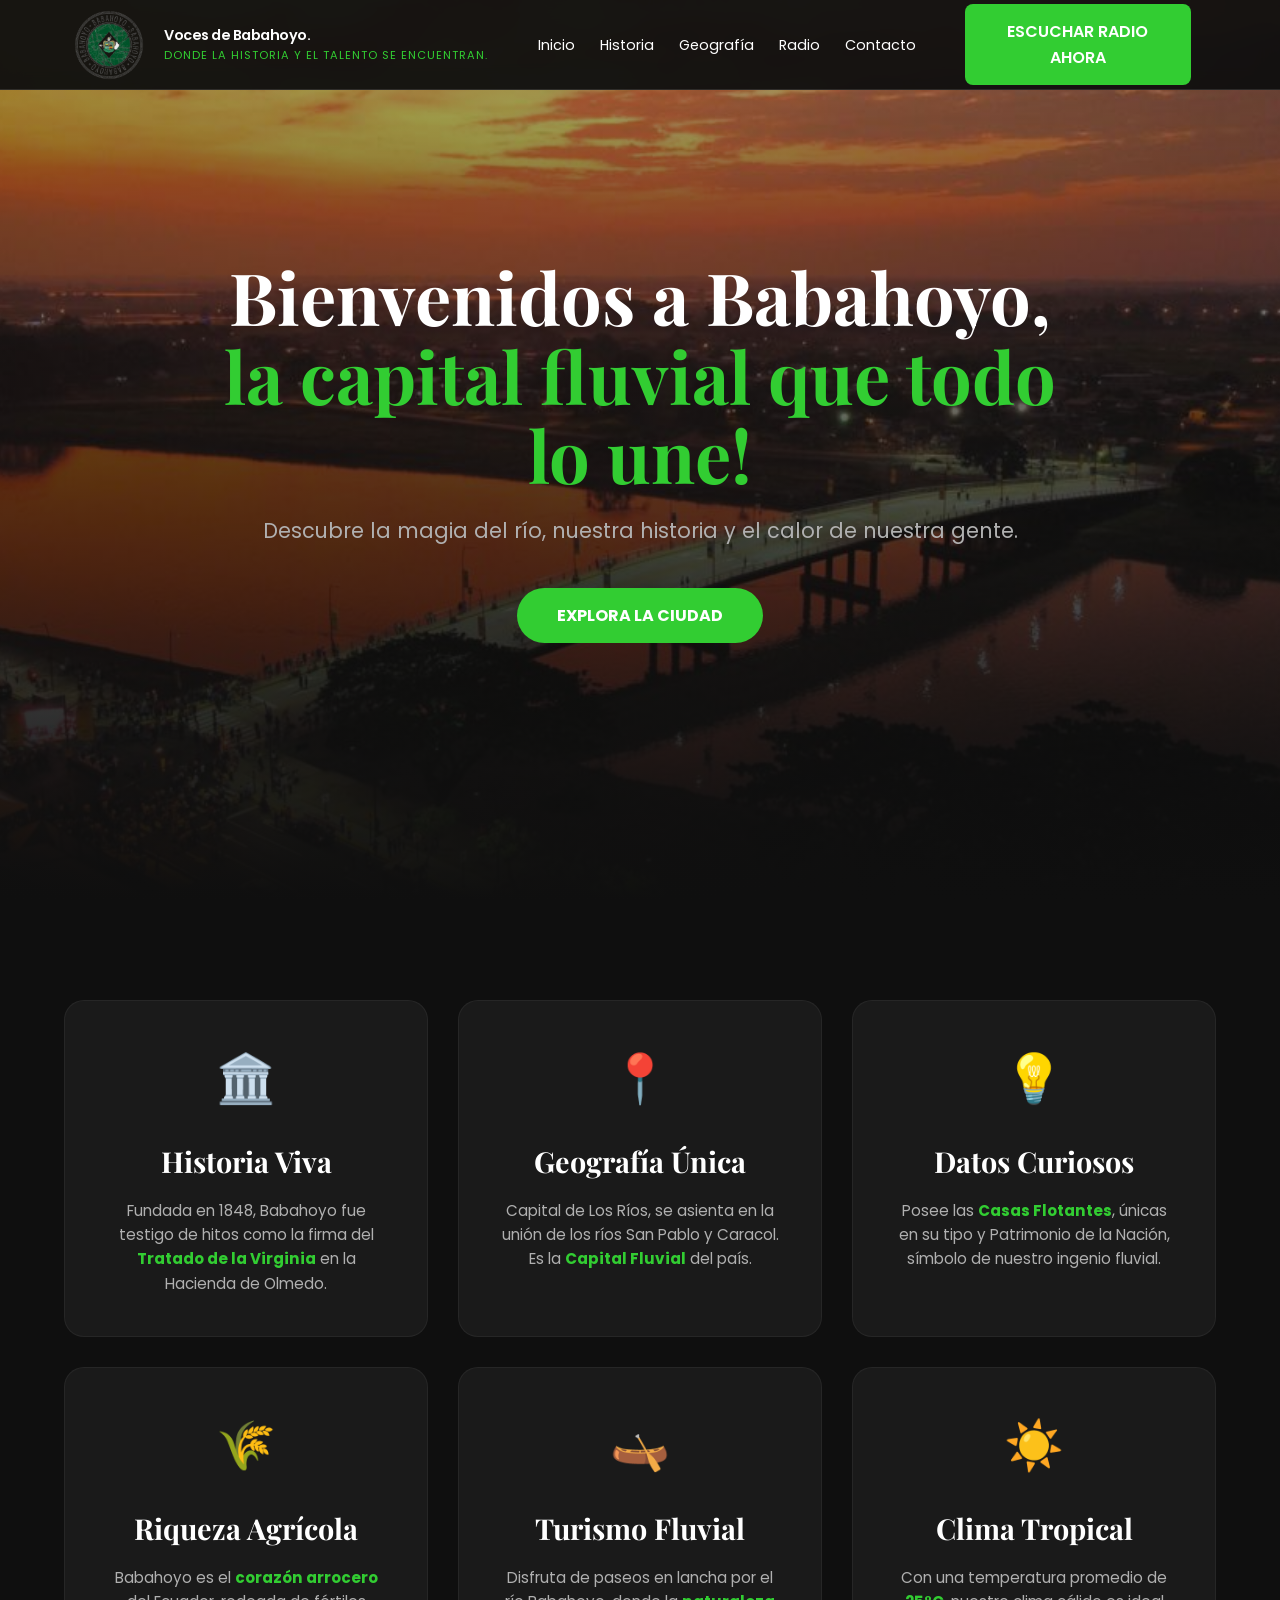
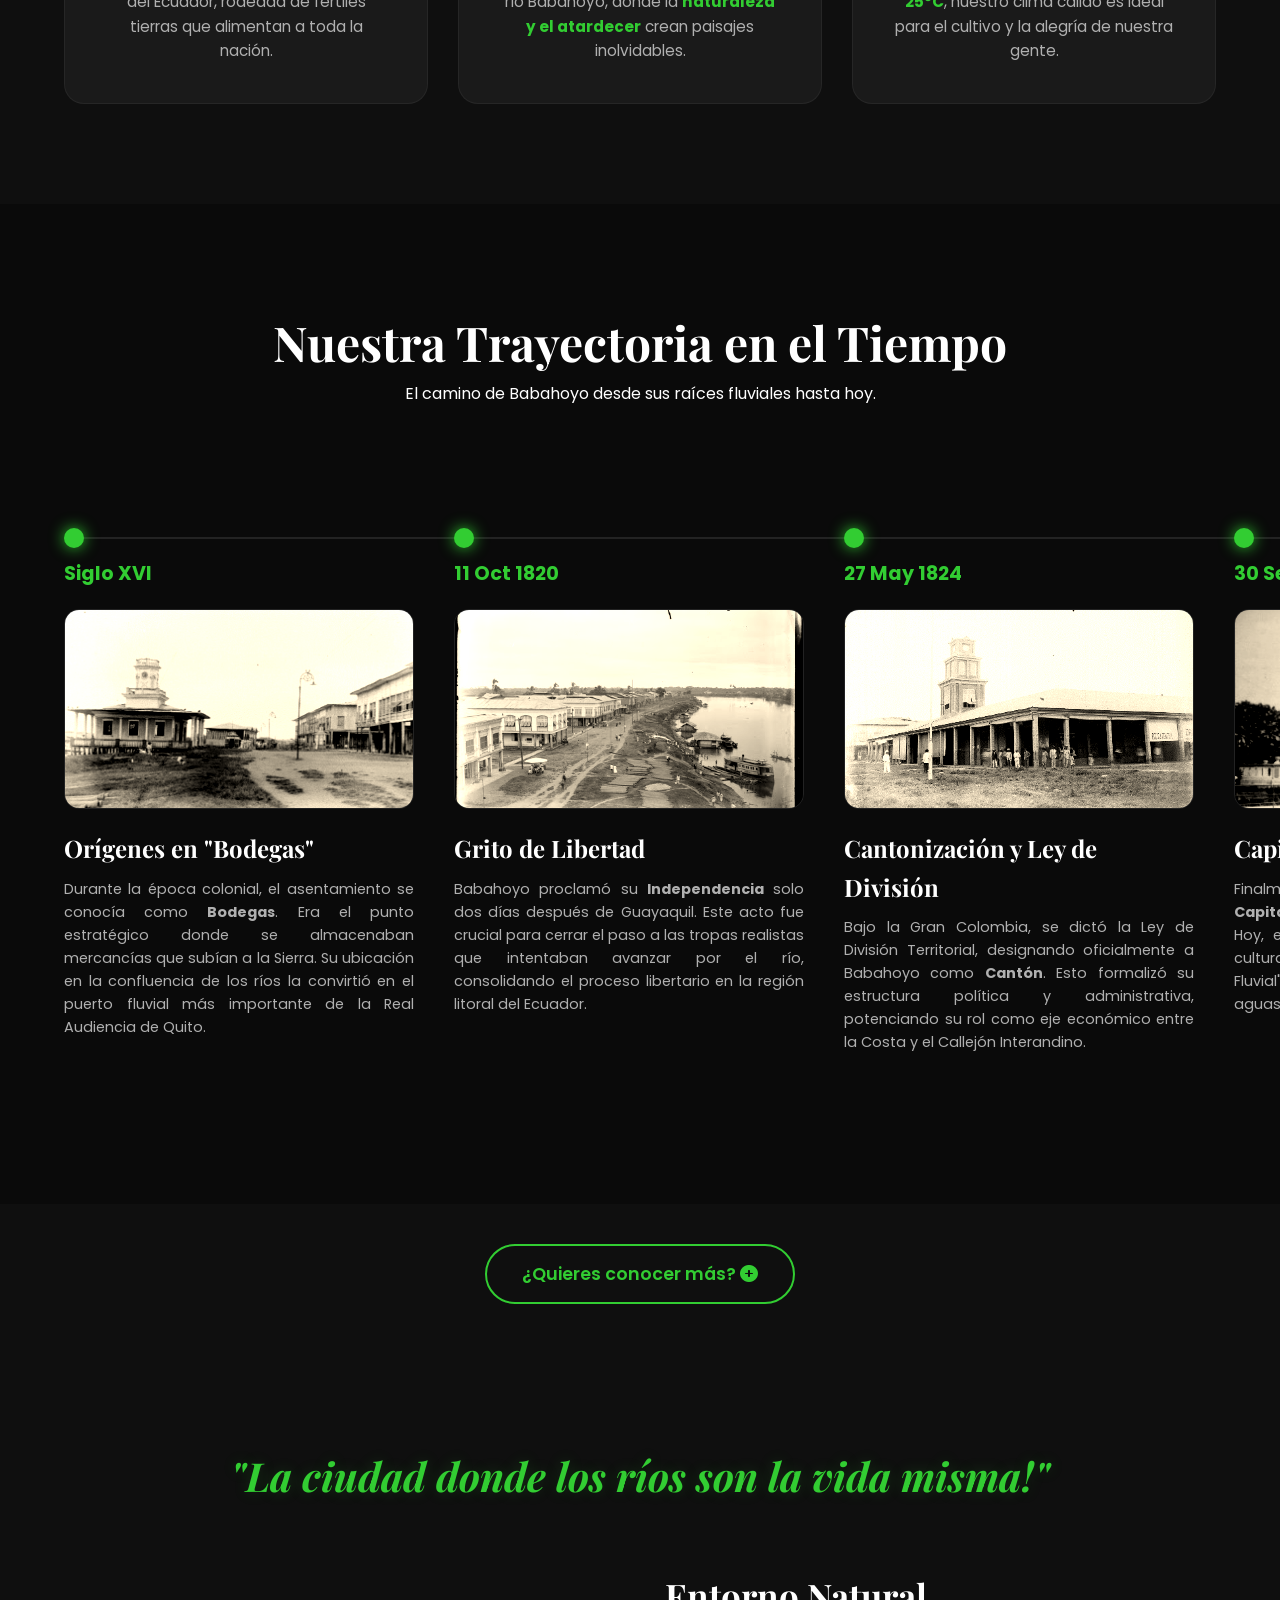
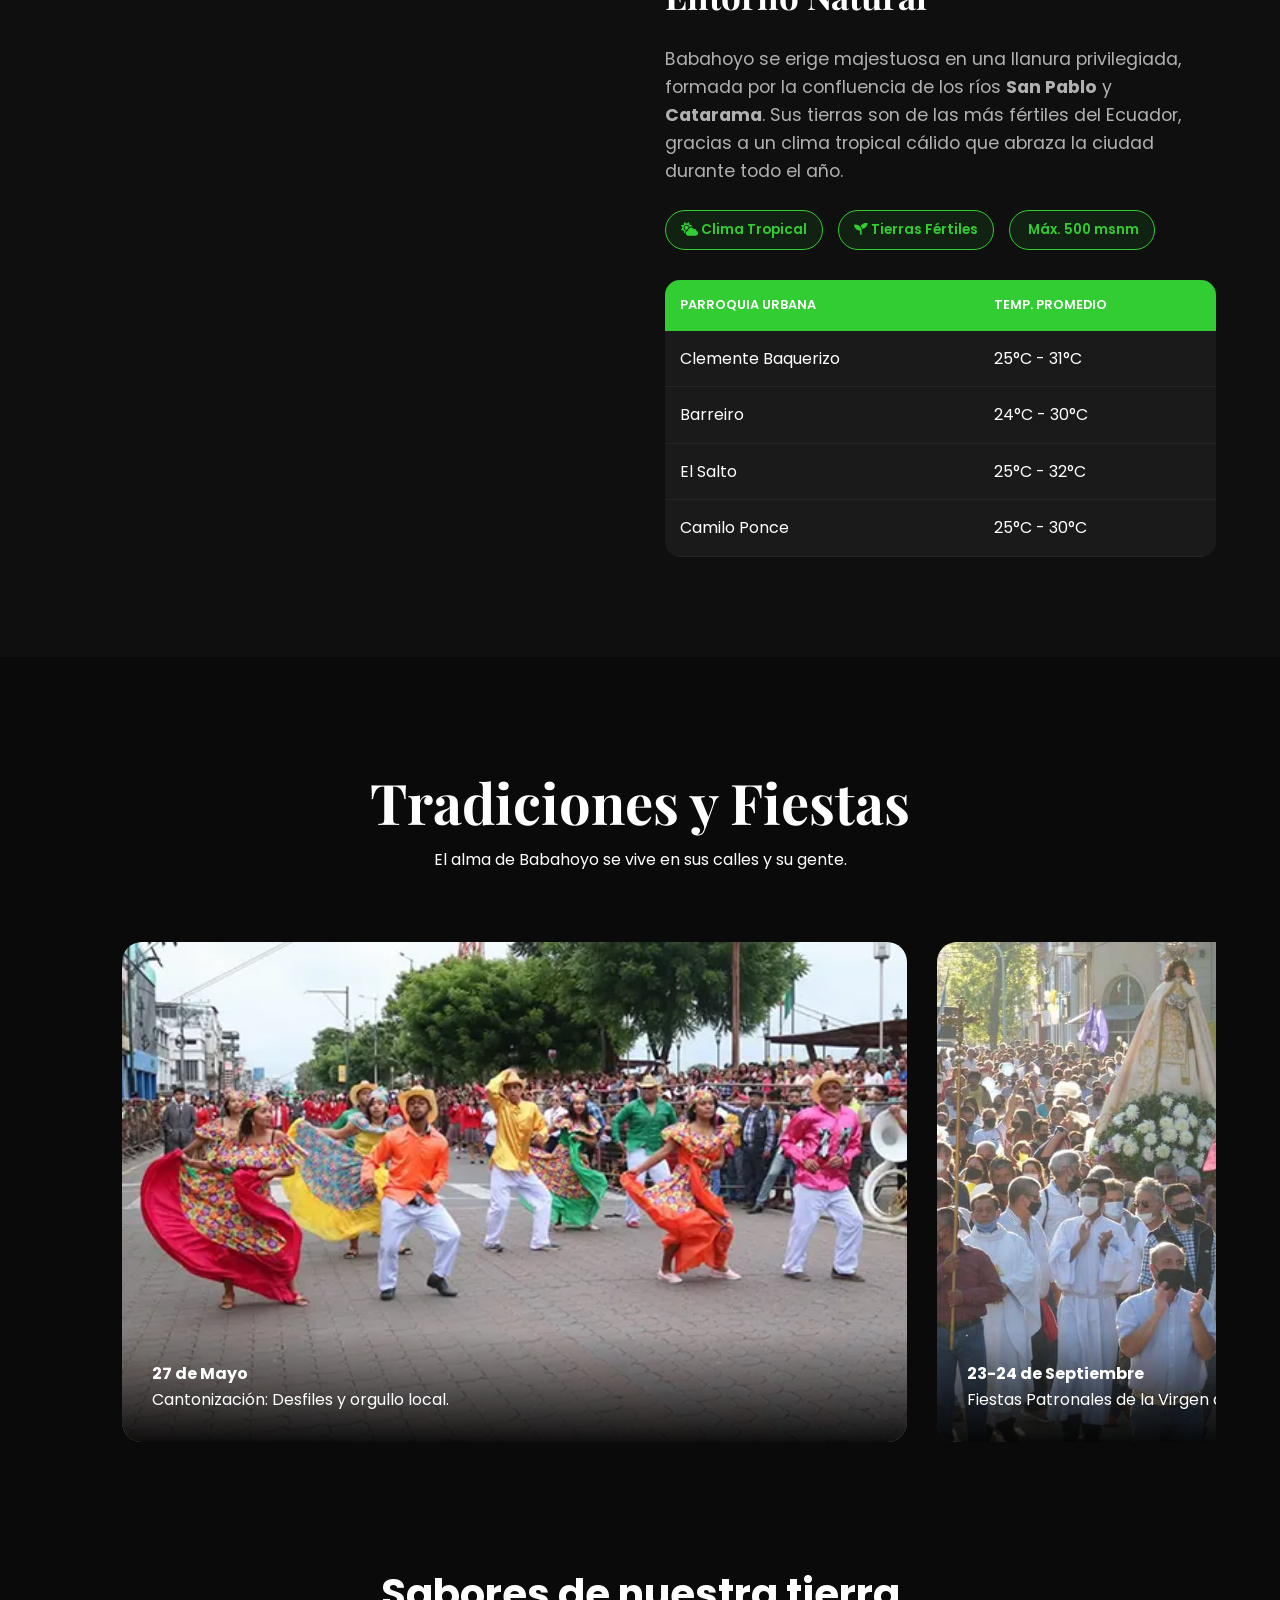
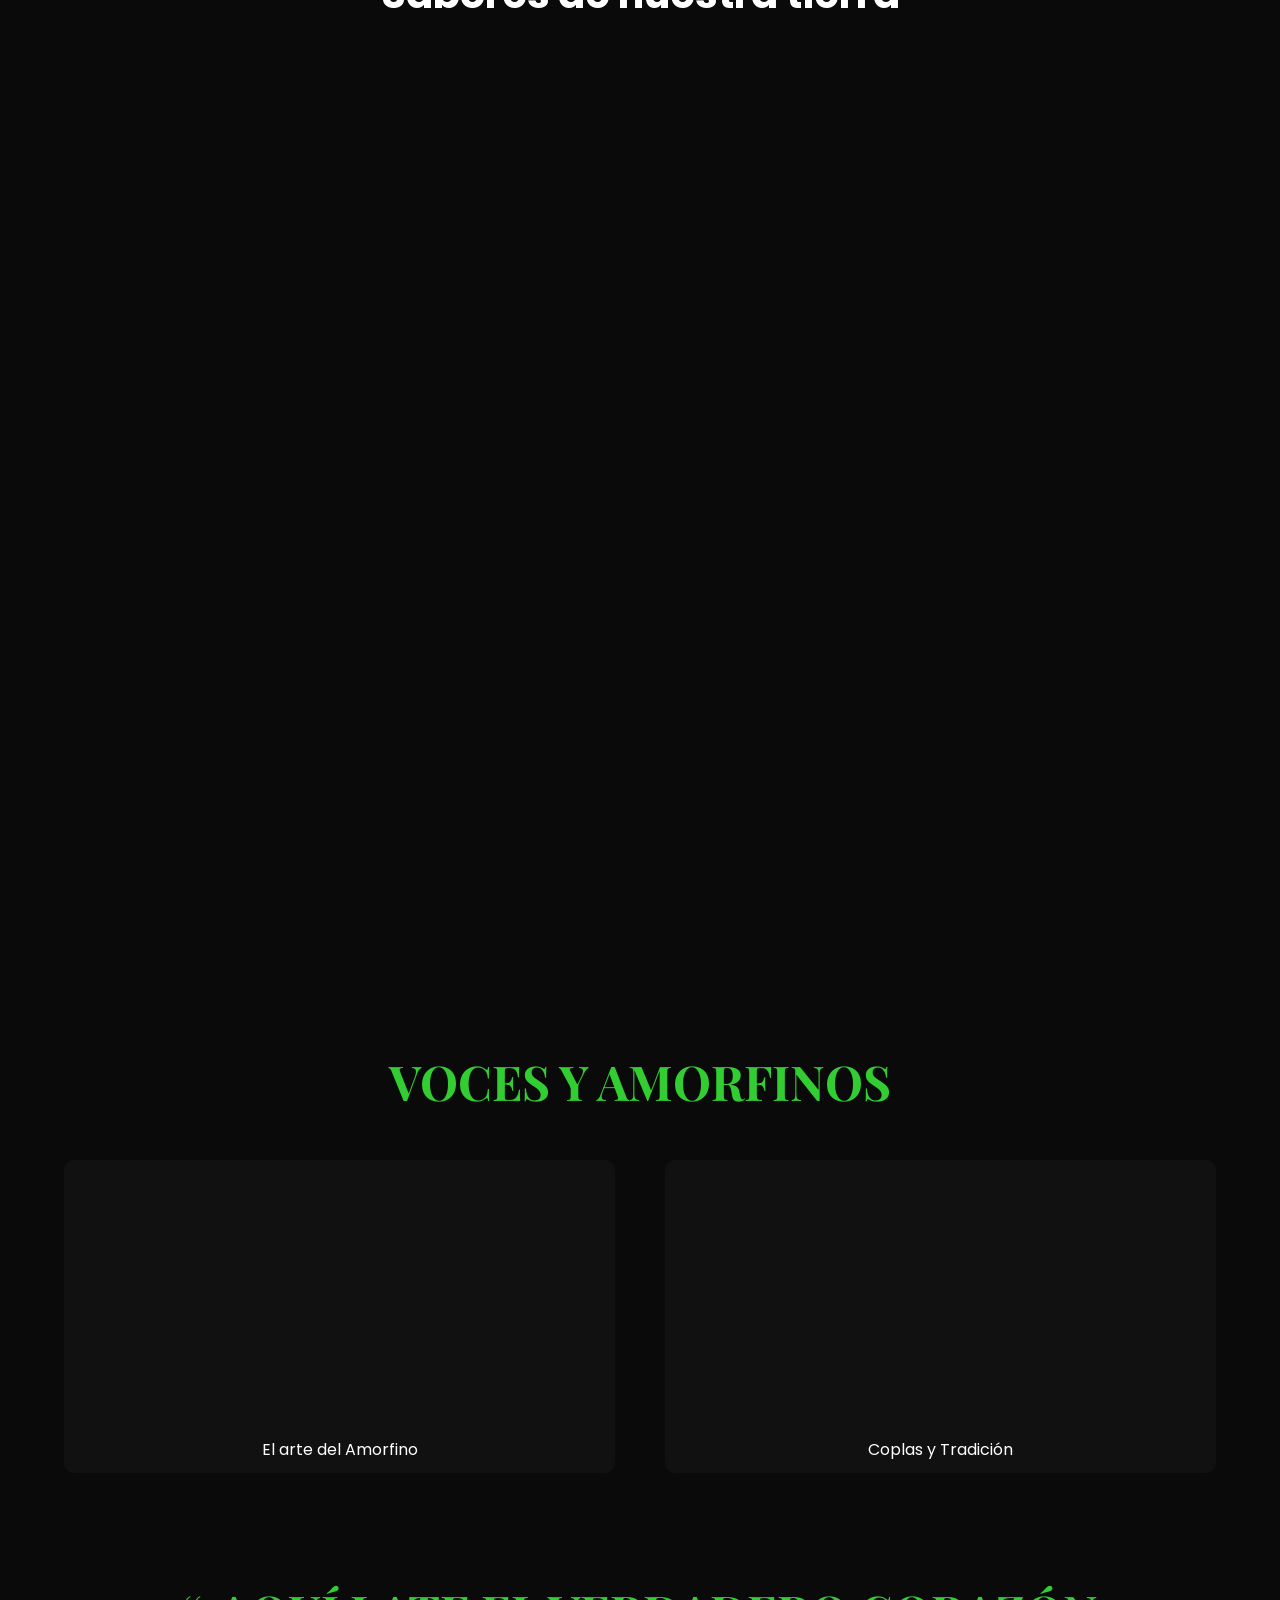
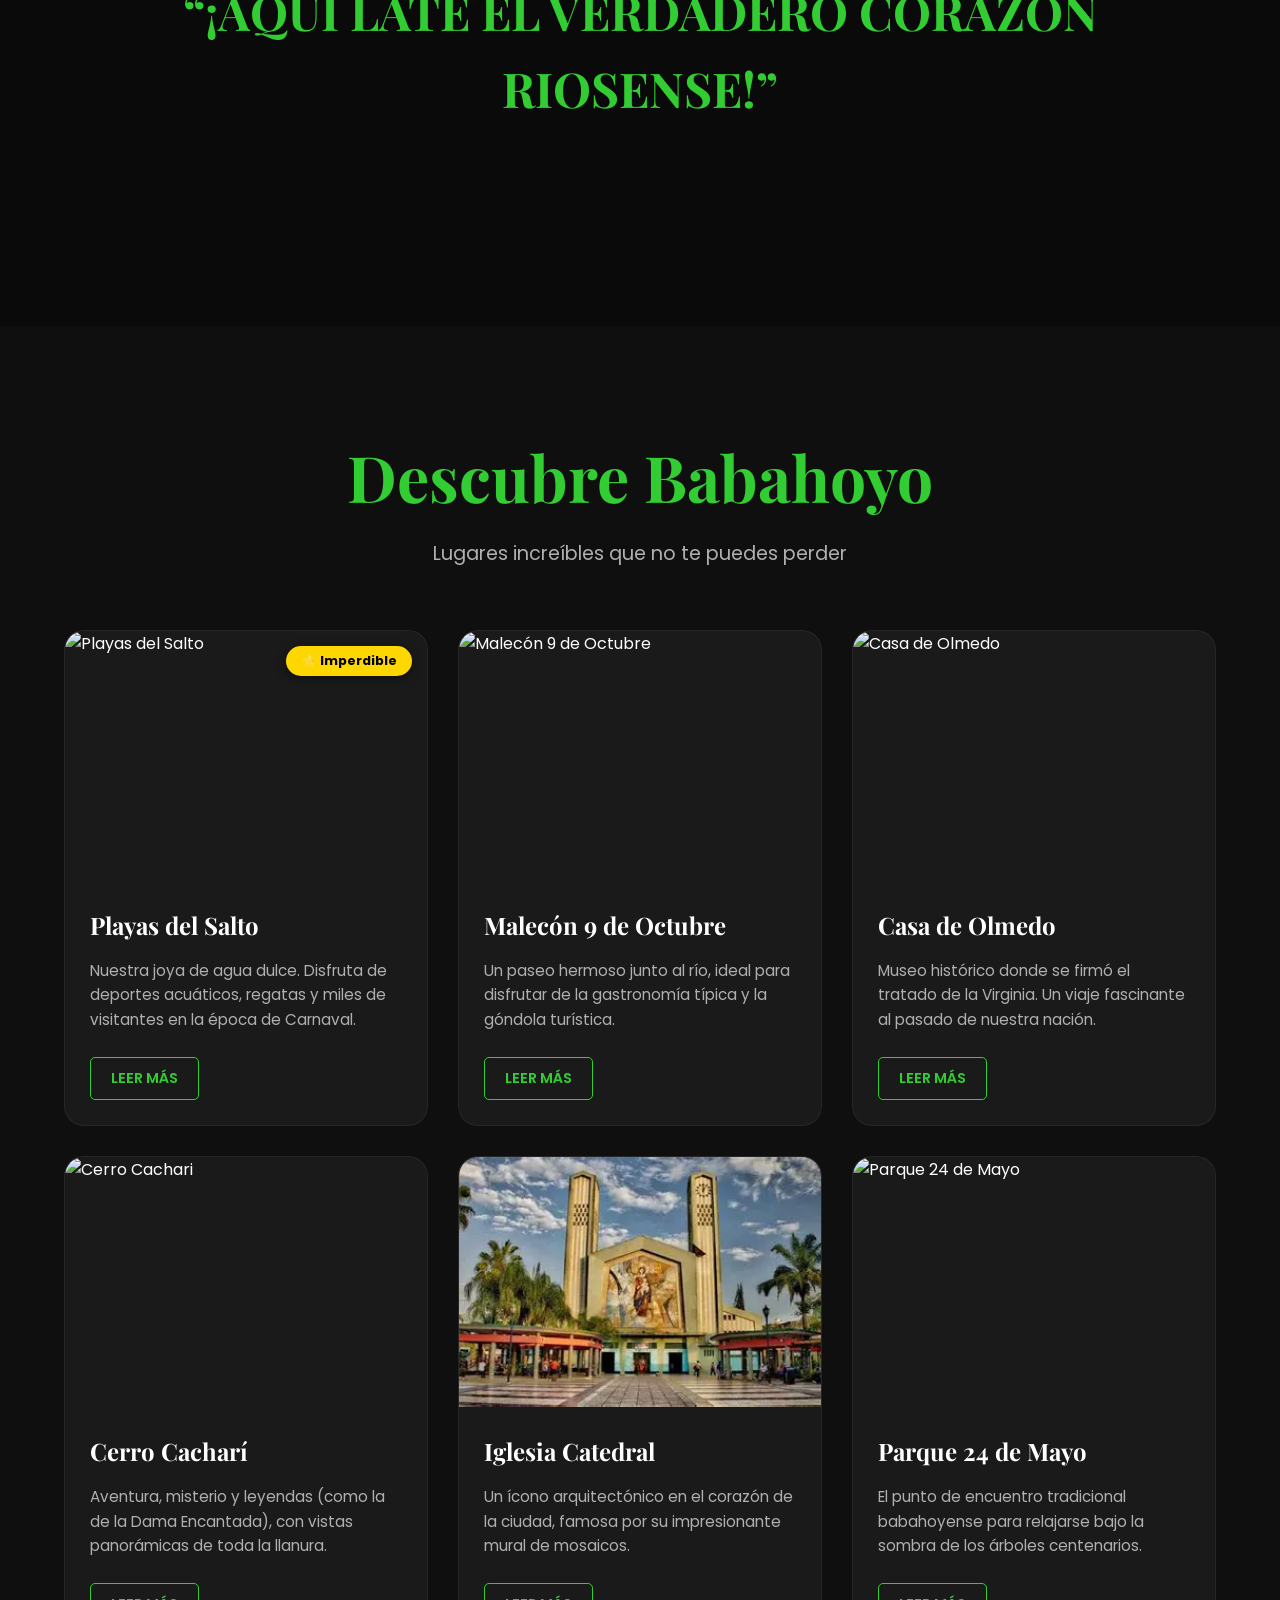
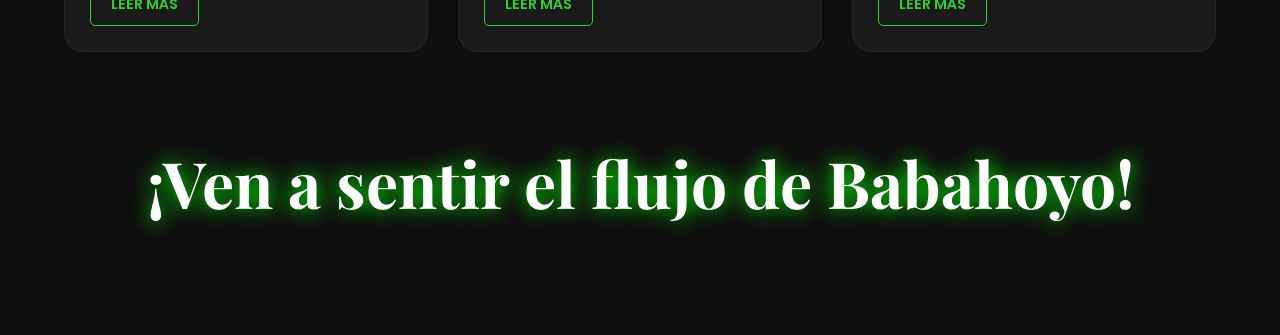
==== commit 9e08b933: "hacer main.js y guardar redos y cambios" ====
--- a/index.html
+++ b/index.html
@@ -9,7 +9,7 @@
         href="https://fonts.googleapis.com/css2?family=Playfair+Display:wght@700&family=Poppins:wght@300;400;600&display=swap"
         rel="stylesheet">
     <link rel="stylesheet" href="https://cdnjs.cloudflare.com/ajax/libs/font-awesome/6.0.0/css/all.min.css">
-    <link rel="stylesheet" href="https://unpkg.com/aos@next/dist/aos.css" />
+    <link rel="stylesheet" href="https://unpkg.com/aos@next/dist/aos.css">
     <link rel="stylesheet" href="style.css">
 </head>
 
@@ -48,33 +48,46 @@
             </div>
         </div>
     </section>
-
-    <section id="info-ciudad" class="seccion-cards">
-        <div class="container-cards">
-
-            <div class="card-premium" data-aos="fade-up" data-aos-delay="100">
-                <div class="card-icon"><i class="fas fa-landmark"></i></div>
-                <h3>Historia Viva</h3>
-                <p>Fundada en 1848, Babahoyo fue testigo de hitos como la firma del <strong>Tratado de la
-                        Virginia</strong> en la Hacienda de Olmedo.</p>
-            </div>
-
-            <div class="card-premium" data-aos="fade-up" data-aos-delay="300">
-                <div class="card-icon"><i class="fas fa-mountain-sun"></i></div>
-                <h3>Geografía Única</h3>
-                <p>Capital de Los Ríos, se asienta en la unión de los ríos San Pablo y Caracol. Es la <strong>Capital
-                        Fluvial</strong> del país.</p>
-            </div>
-
-            <div class="card-premium" data-aos="fade-up" data-aos-delay="500">
-                <div class="card-icon"><i class="fas fa-lightbulb"></i></div>
-                <h3>Datos Curiosos</h3>
-                <p>Posee las <strong>Casas Flotantes</strong>, únicas en su tipo y Patrimonio de la Nación, símbolo de
-                    nuestro ingenio fluvial.</p>
-            </div>
-
-        </div>
-    </section>
+<section class="seccion-cards">
+
+    <div class="container-cards">
+        <div class="card-premium" data-aos="fade-up">
+            <div class="card-icon">🏛️</div>
+            <h3>Historia Viva</h3>
+            <p>Fundada en 1848, Babahoyo fue testigo de hitos como la firma del <strong>Tratado de la Virginia</strong> en la Hacienda de Olmedo.</p>
+        </div>
+
+        <div class="card-premium" data-aos="fade-up" data-aos-delay="100">
+            <div class="card-icon">📍</div>
+            <h3>Geografía Única</h3>
+            <p>Capital de Los Ríos, se asienta en la unión de los ríos San Pablo y Caracol. Es la <strong>Capital Fluvial</strong> del país.</p>
+        </div>
+
+        <div class="card-premium" data-aos="fade-up" data-aos-delay="100">
+            <div class="card-icon">💡</div>
+            <h3>Datos Curiosos</h3>
+            <p>Posee las <strong>Casas Flotantes</strong>, únicas en su tipo y Patrimonio de la Nación, símbolo de nuestro ingenio fluvial.</p>
+        </div>
+
+        <div class="card-premium"  data-aos="fade-up" data-aos-delay="100">
+            <div class="card-icon">🌾</div>
+            <h3>Riqueza Agrícola</h3>
+            <p>Babahoyo es el <strong>corazón arrocero</strong> del Ecuador, rodeada de fértiles tierras que alimentan a toda la nación.</p>
+        </div>
+
+        <div class="card-premium" data-aos="fade-up" data-aos-delay="100">
+            <div class="card-icon">🛶</div>
+            <h3>Turismo Fluvial</h3>
+        <p>Disfruta de paseos en lancha por el río Babahoyo, donde la <strong>naturaleza y el atardecer</strong> crean paisajes inolvidables.</p>
+    </div>
+
+    <div class="card-premium" data-aos="fade-up" data-aos-delay="100">
+        <div class="card-icon">☀️</div>
+        <h3>Clima Tropical</h3>
+        <p>Con una temperatura promedio de <strong>25°C</strong>, nuestro clima cálido es ideal para el cultivo y la alegría de nuestra gente.</p>
+    </div>
+    </div>
+</section>
     <section id="linea-tiempo" class="seccion-timeline">
         <div class="titulo-seccion" data-aos="fade-down">
             <h2>Nuestra Trayectoria en el Tiempo</h2>
@@ -345,68 +358,68 @@
     <div class="turismo-grid container">
         <div class="turismo-card">
             <div class="turismo-img">
-                <img src="ruta-a-tu-imagen/playas-salto.jpg" alt="Playas del Salto">
+                <img src="playairresistible.png" alt="Playas del Salto">
                 <span class="badge-estrella">⭐ Imperdible</span>
             </div>
             <div class="turismo-info">
                 <h3>Playas del Salto</h3>
                 <p>Nuestra joya de agua dulce. Disfruta de deportes acuáticos, regatas y miles de visitantes en la época de Carnaval.</p>
-                <button class="btn-leer-mas" onclick="abrirModalTurismo('salto')">Leer más</button>
-            </div>
-        </div>
-
-        <div class="turismo-card">
-            <div class="turismo-img">
-                <img src="ruta-a-tu-imagen/malecon.jpg" alt="Malecón 9 de Octubre">
+                <button class="btn-leer-mas" onclick="abrirMapa('salto')">Leer más</button>
+            </div>
+        </div>
+
+        <div class="turismo-card">
+            <div class="turismo-img">
+                <img src="malecon9octubre.png" alt="Malecón 9 de Octubre">
             </div>
             <div class="turismo-info">
                 <h3>Malecón 9 de Octubre</h3>
                 <p>Un paseo hermoso junto al río, ideal para disfrutar de la gastronomía típica y la góndola turística.</p>
-                <button class="btn-leer-mas" onclick="abrirModalTurismo('malecon')">Leer más</button>
-            </div>
-        </div>
-
-        <div class="turismo-card">
-            <div class="turismo-img">
-                <img src="ruta-a-tu-imagen/casa-olmedo.jpg" alt="Casa de Olmedo">
+                <button class="btn-leer-mas" onclick="abrirMapa('malecon')">Leer más</button>
+            </div>
+        </div>
+
+        <div class="turismo-card">
+            <div class="turismo-img">
+                <img src="casadeolmedo2.png" alt="Casa de Olmedo">
             </div>
             <div class="turismo-info">
                 <h3>Casa de Olmedo</h3>
                 <p>Museo histórico donde se firmó el tratado de la Virginia. Un viaje fascinante al pasado de nuestra nación.</p>
-                <button class="btn-leer-mas" onclick="abrirModalTurismo('olmedo')">Leer más</button>
-            </div>
-        </div>
-
-        <div class="turismo-card">
-            <div class="turismo-img">
-                <img src="ruta-a-tu-imagen/cerro-cachari.jpg" alt="Cerro Cachari">
+                <button class="btn-leer-mas" onclick="abrirMapa('olmedo')">Leer más</button>
+            </div>
+        </div>
+
+        <div class="turismo-card">
+            <div class="turismo-img">
+                <img src="cerrocachari.png" alt="Cerro Cachari">
             </div>
             <div class="turismo-info">
                 <h3>Cerro Cacharí</h3>
                 <p>Aventura, misterio y leyendas (como la de la Dama Encantada), con vistas panorámicas de toda la llanura.</p>
-                <button class="btn-leer-mas" onclick="abrirModalTurismo('cachari')">Leer más</button>
-            </div>
-        </div>
-
-        <div class="turismo-card">
-            <div class="turismo-img">
-                <img src="ruta-a-tu-imagen/catedral.jpg" alt="Iglesia Catedral">
+                <button class="btn-leer-mas" onclick="abrirMapa('cachari')">Leer más</button>
+            </div>
+        </div>
+
+        <div class="turismo-card">
+            <div class="turismo-img">
+                <img src="actualidadbabah.png" alt="Iglesia Catedral">
             </div>
             <div class="turismo-info">
                 <h3>Iglesia Catedral</h3>
                 <p>Un ícono arquitectónico en el corazón de la ciudad, famosa por su impresionante mural de mosaicos.</p>
-                <button class="btn-leer-mas" onclick="abrirModalTurismo('catedral')">Leer más</button>
-            </div>
-        </div>
-
-        <div class="turismo-card">
-            <div class="turismo-img">
-                <img src="ruta-a-tu-imagen/parque.jpg" alt="Parque 24 de Mayo">
+                <button class="btn-leer-mas" onclick="abrirMapa('catedral')">Leer más</button>
+            </div>
+        </div>
+
+        <div class="turismo-card">
+            <div class="turismo-img">
+                <img src="parque24mayo.png" alt="Parque 24 de Mayo">
             </div>
             <div class="turismo-info">
                 <h3>Parque 24 de Mayo</h3>
                 <p>El punto de encuentro tradicional babahoyense para relajarse bajo la sombra de los árboles centenarios.</p>
-                <button class="btn-leer-mas" onclick="abrirModalTurismo('parque')">Leer más</button>
+                <button class="btn-leer-mas" onclick="abrirMapa('parque')">Leer más</button>
             </div>
         </div>
     </div>
@@ -416,10 +429,35 @@
     </div>
 </section>
 
+<div id="modal-mapa" class="modal-overlay">
+        <div class="modal-container">
+            <button class="btn-cerrar" onclick="cerrarMapa()">×</button>
+            <div class="modal-header">
+                <img id="modal-img" src="" alt="Lugar" class="img-header-modal">
+                <div class="modal-titulo-overlay">
+                    <h2 id="modal-titulo"></h2>
+                </div>
+            </div>
+            <div class="modal-body">
+                <h3 style="color: #32cd32;">📍 Ubicación y Cómo Llegar</h3>
+                <p id="modal-descripcion"></p>
+                <a id="modal-enlace-maps" href="#" target="_blank" class="btn-radio" style="margin-top:20px; display:block;">Abrir en Google Maps</a>
+            </div>
+        </div>
+    </div>
 
     <script src="https://unpkg.com/aos@next/dist/aos.js"></script>
+    
     <script src="main.js"></script>
 
+    <script>
+        AOS.init({
+            duration: 1000,   // Las cards aparecen suave en 1 segundo
+            once: false,      // Se vuelven a animar si subes y bajas
+            mirror: true,     // Efecto espejo al scrolear
+            offset: 120,      // Se activa un poquito antes de que llegues a la card
+            easing: 'ease-in-out' // Movimiento fluido, no de golpe
+        });
+    </script>
 </body>
-
 </html>
--- a/style.css
+++ b/style.css
@@ -85,7 +85,7 @@
 
 .btn-radio:hover {
     box-shadow: 0 0 20px rgba(50, 205, 50, 0.4);
-    transform: scale(1.05);
+    transform: scale(1.06);
 }
 
 /* --- 3. HERO SECTION (IMPACTO) --- */
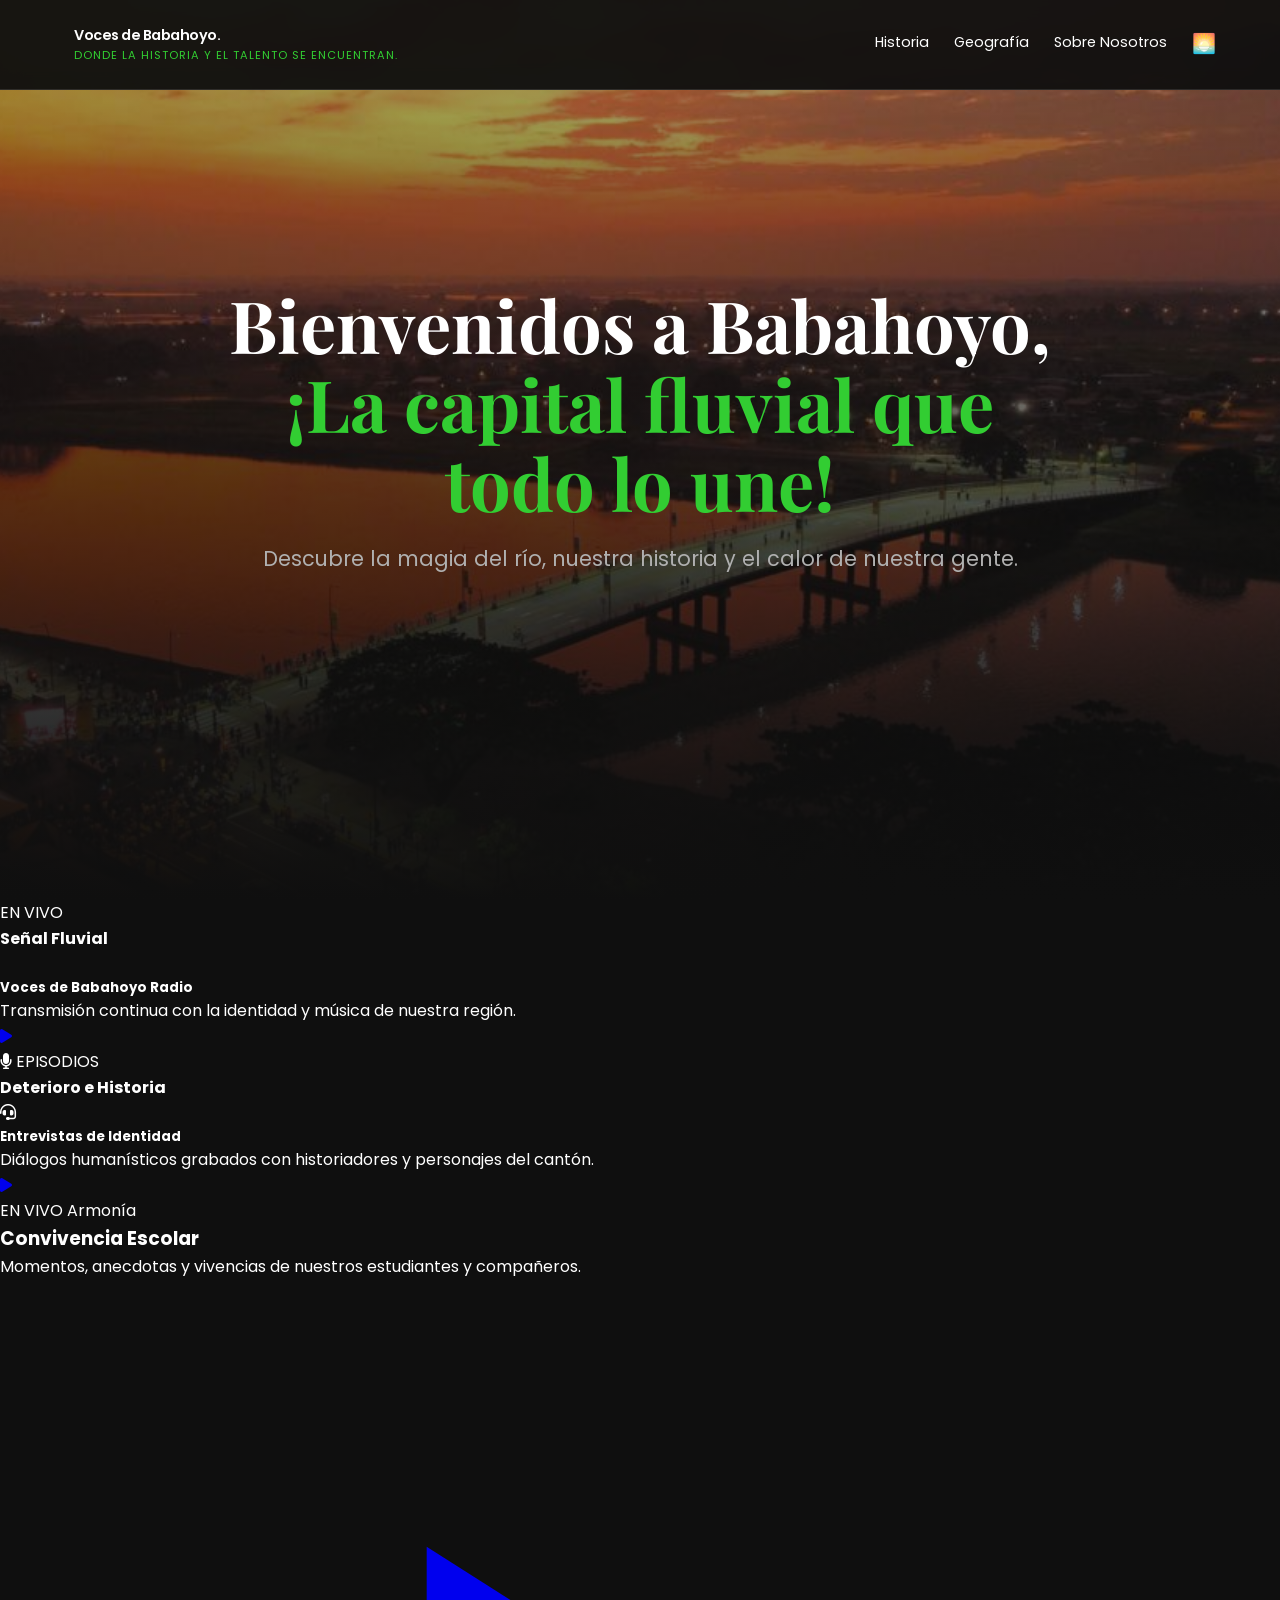
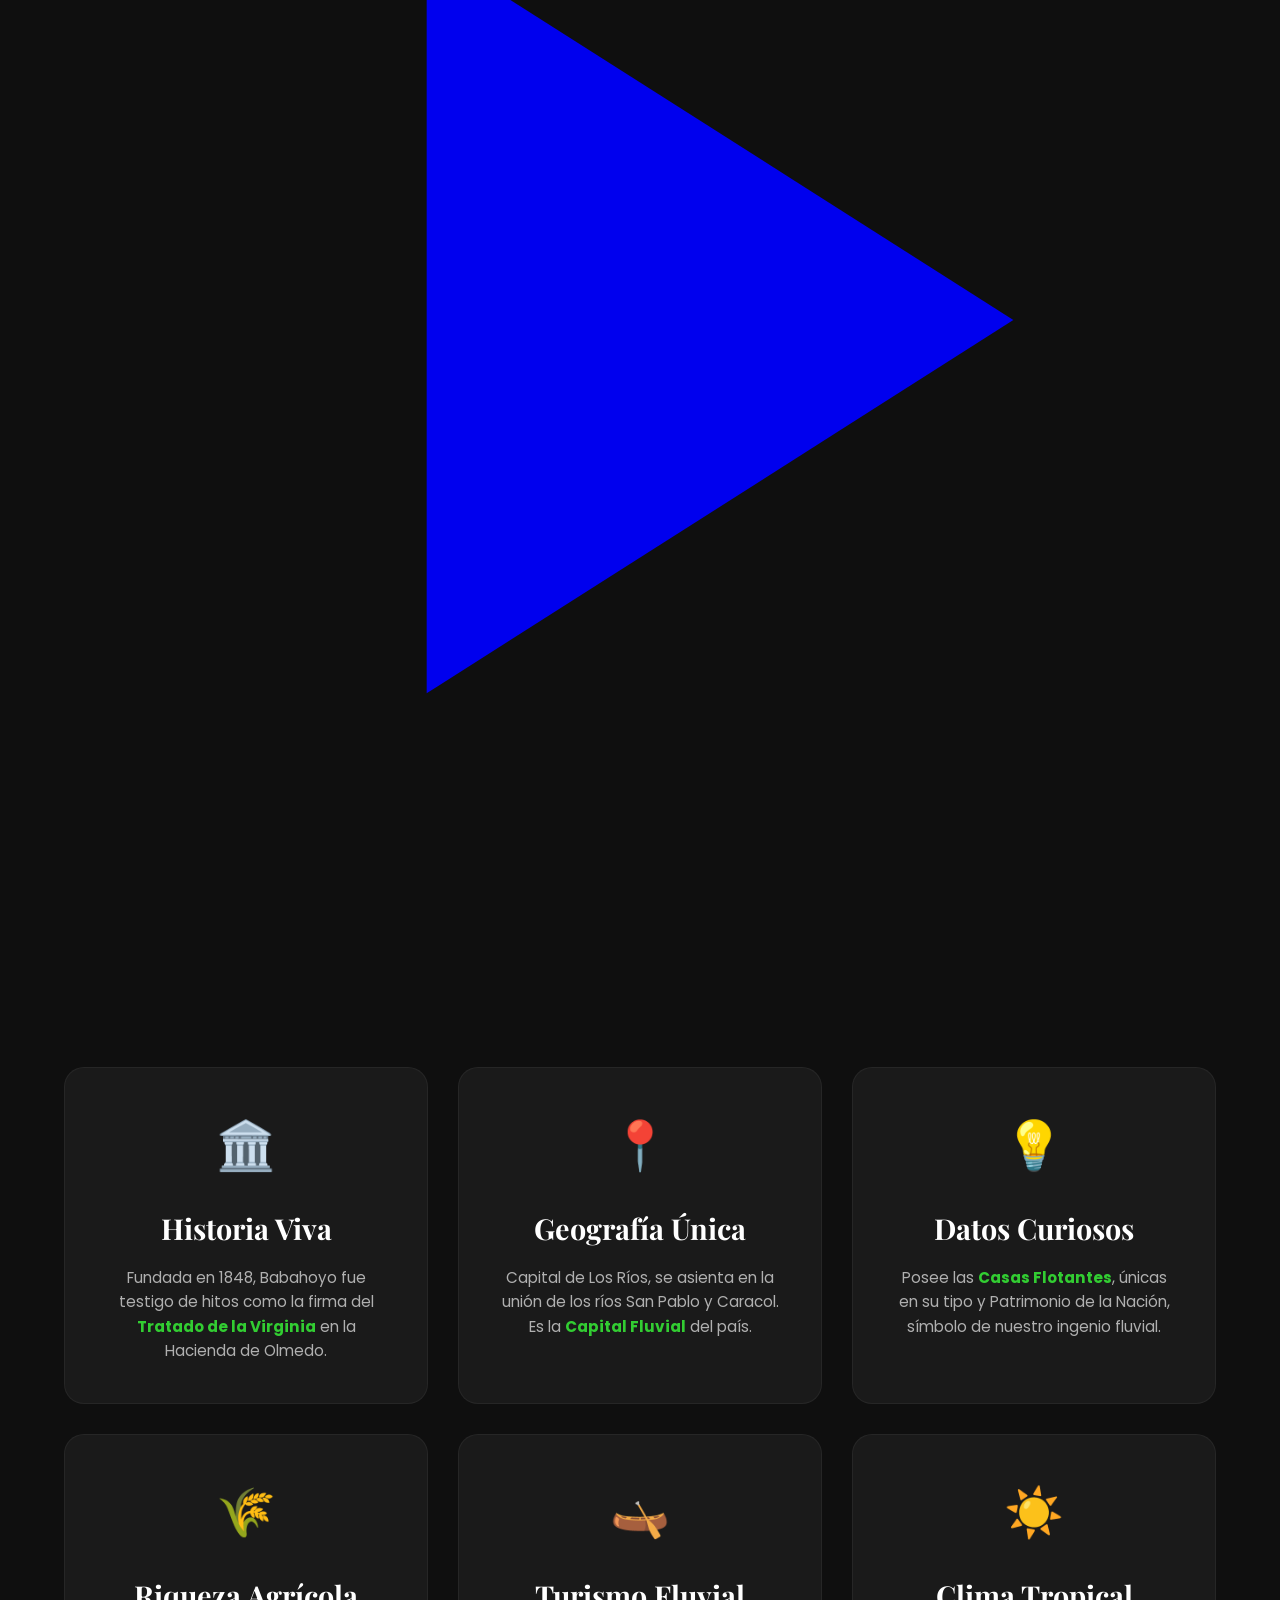
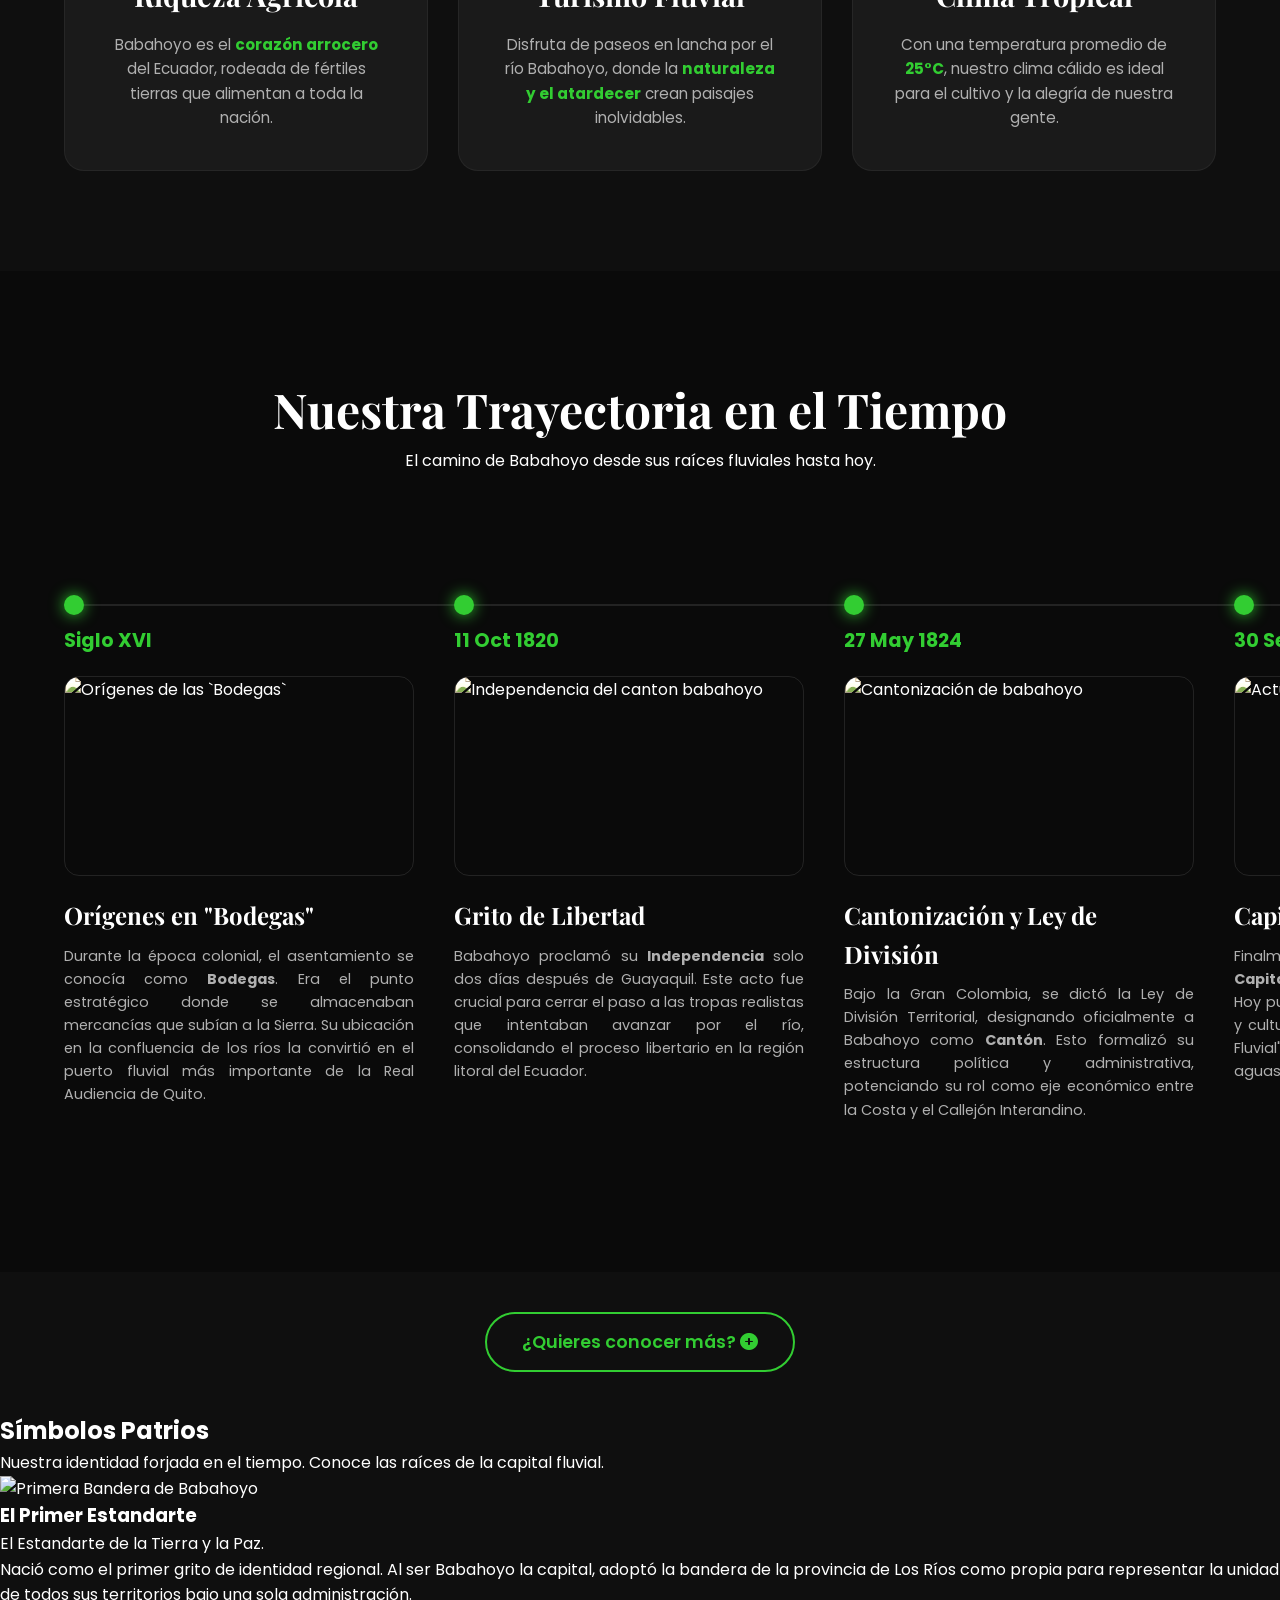
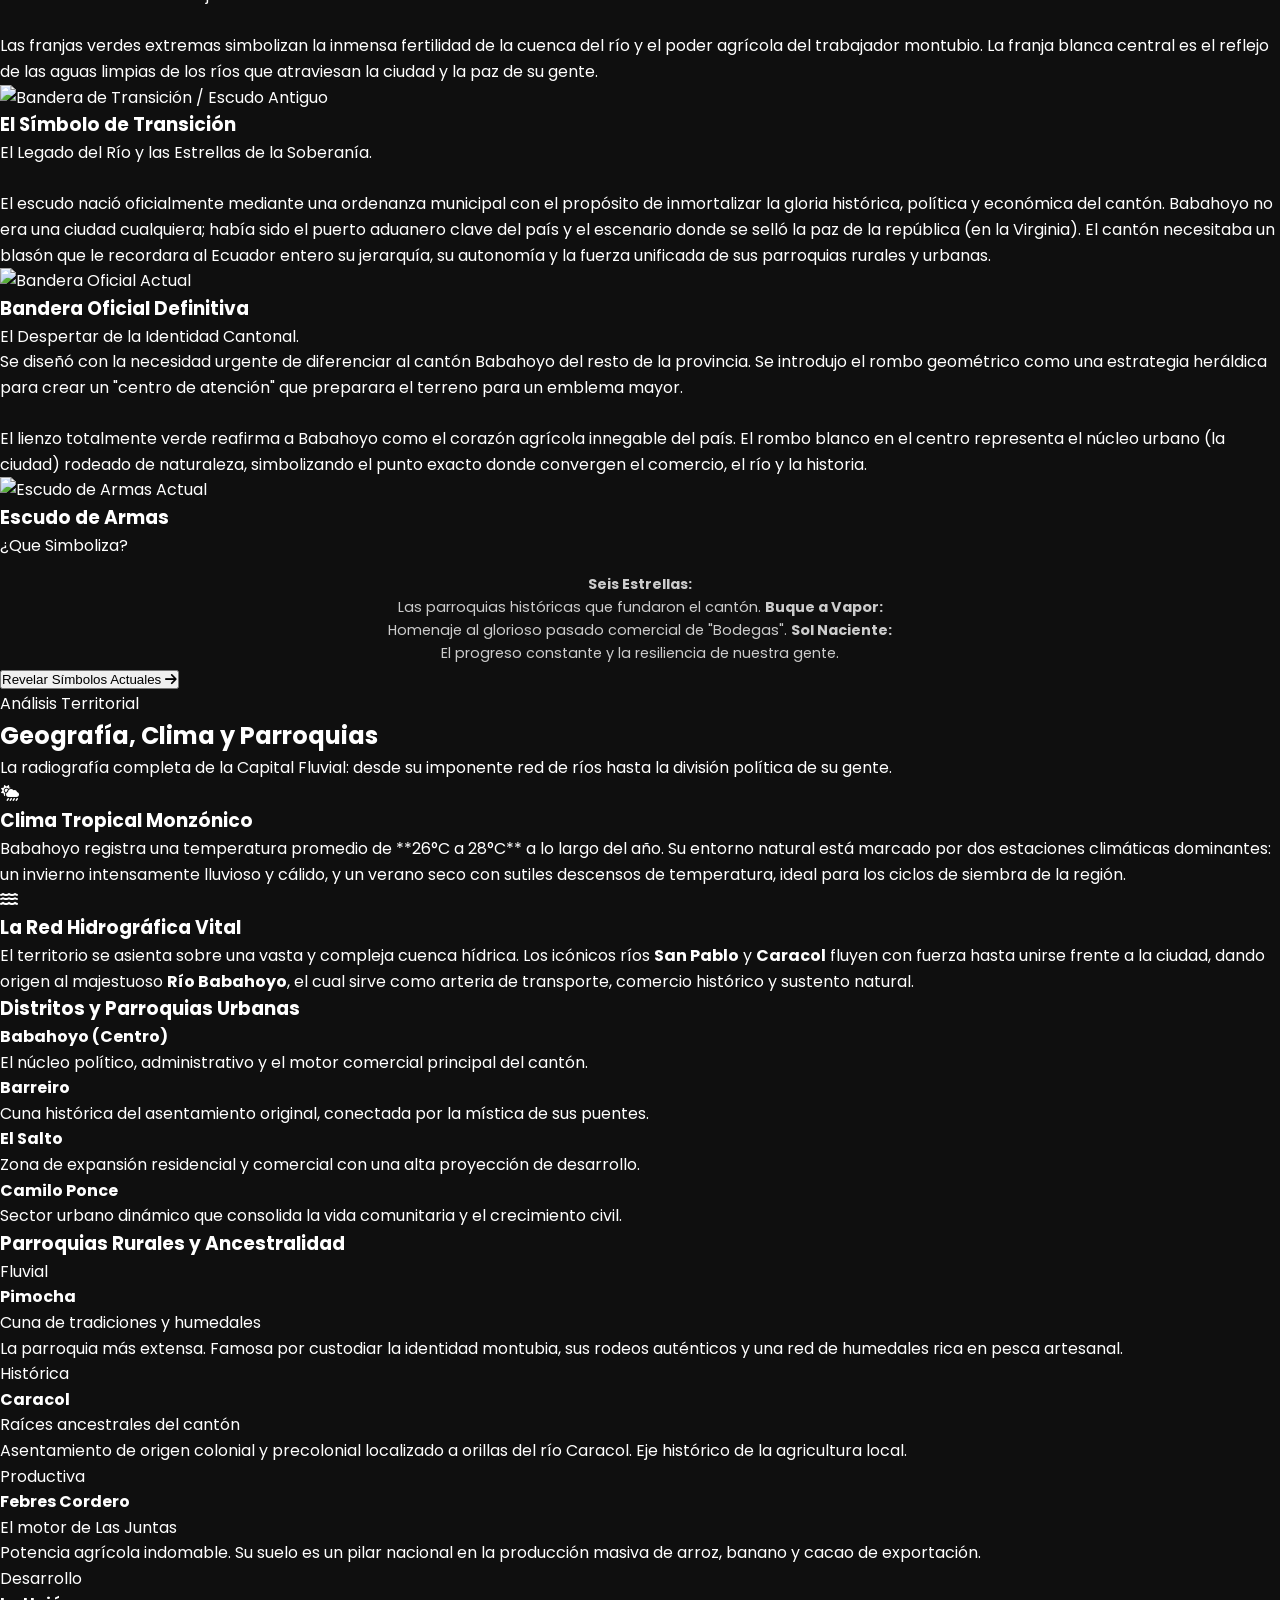
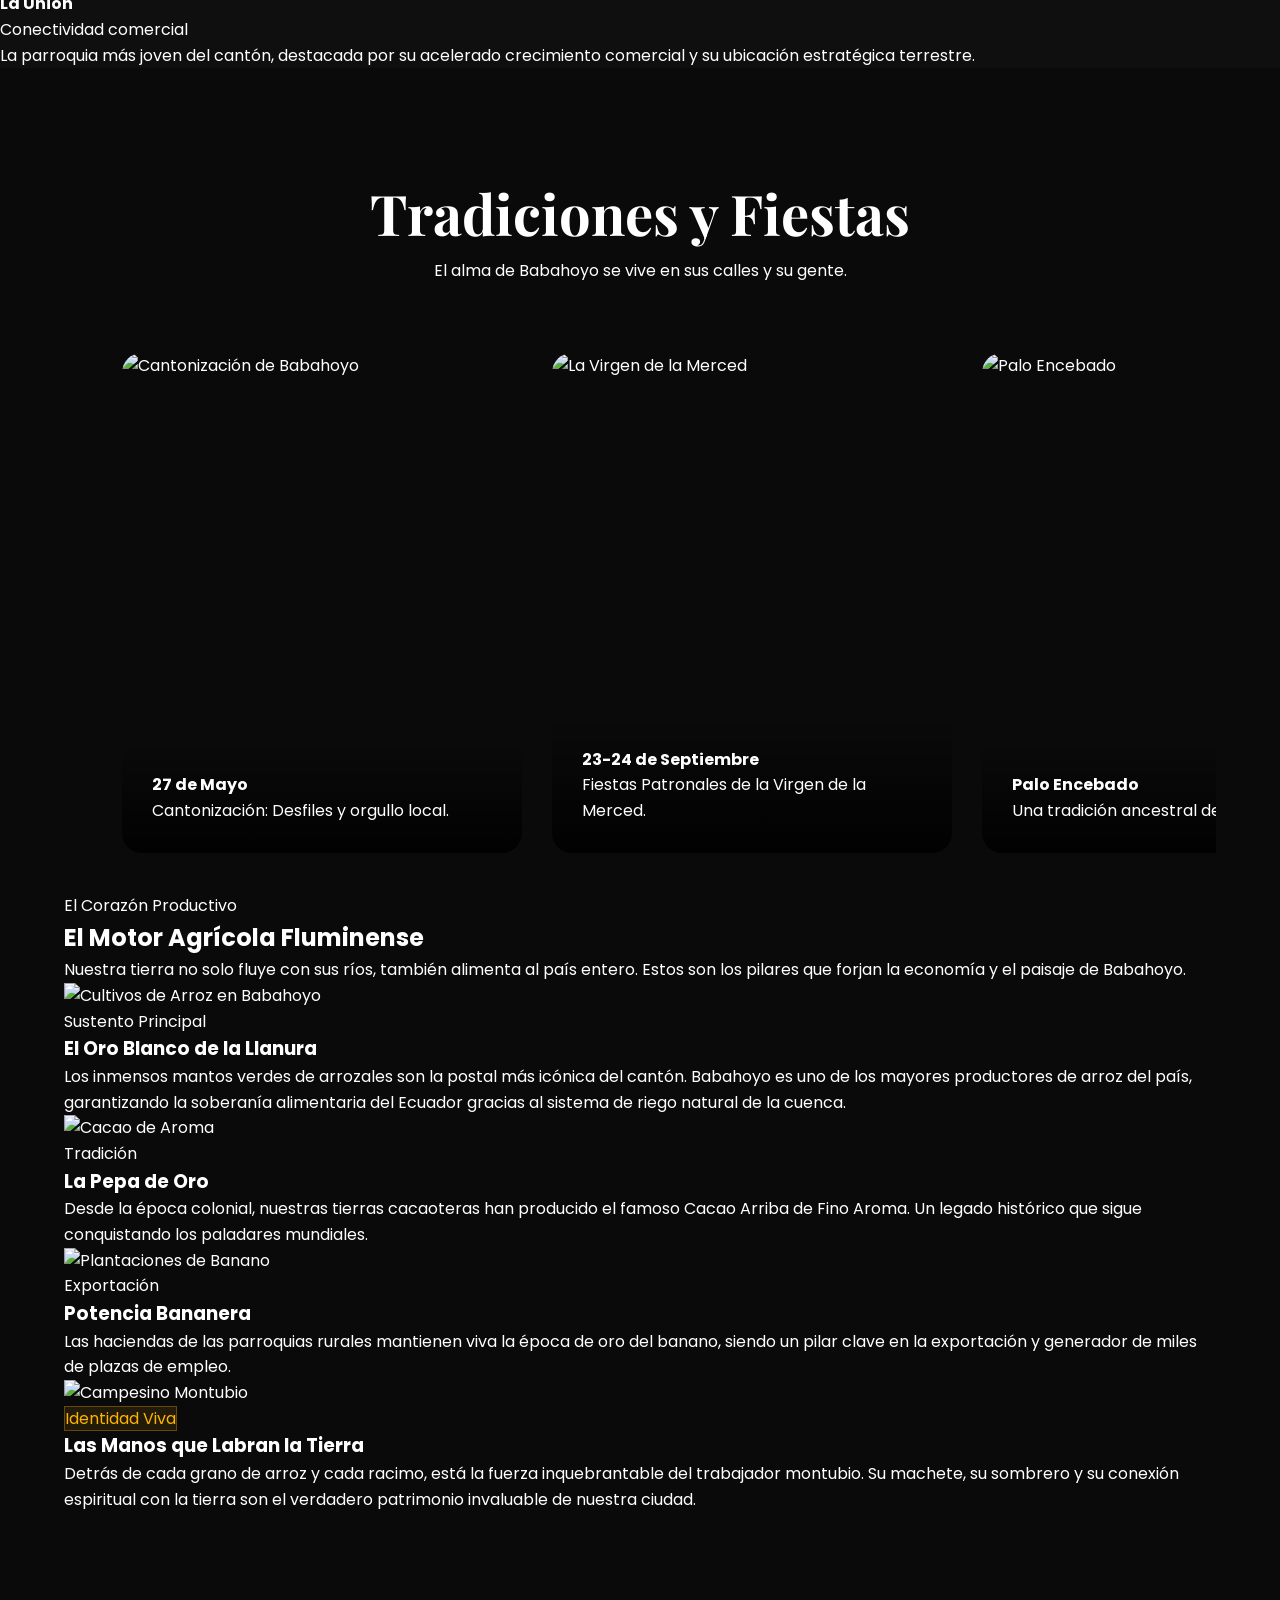
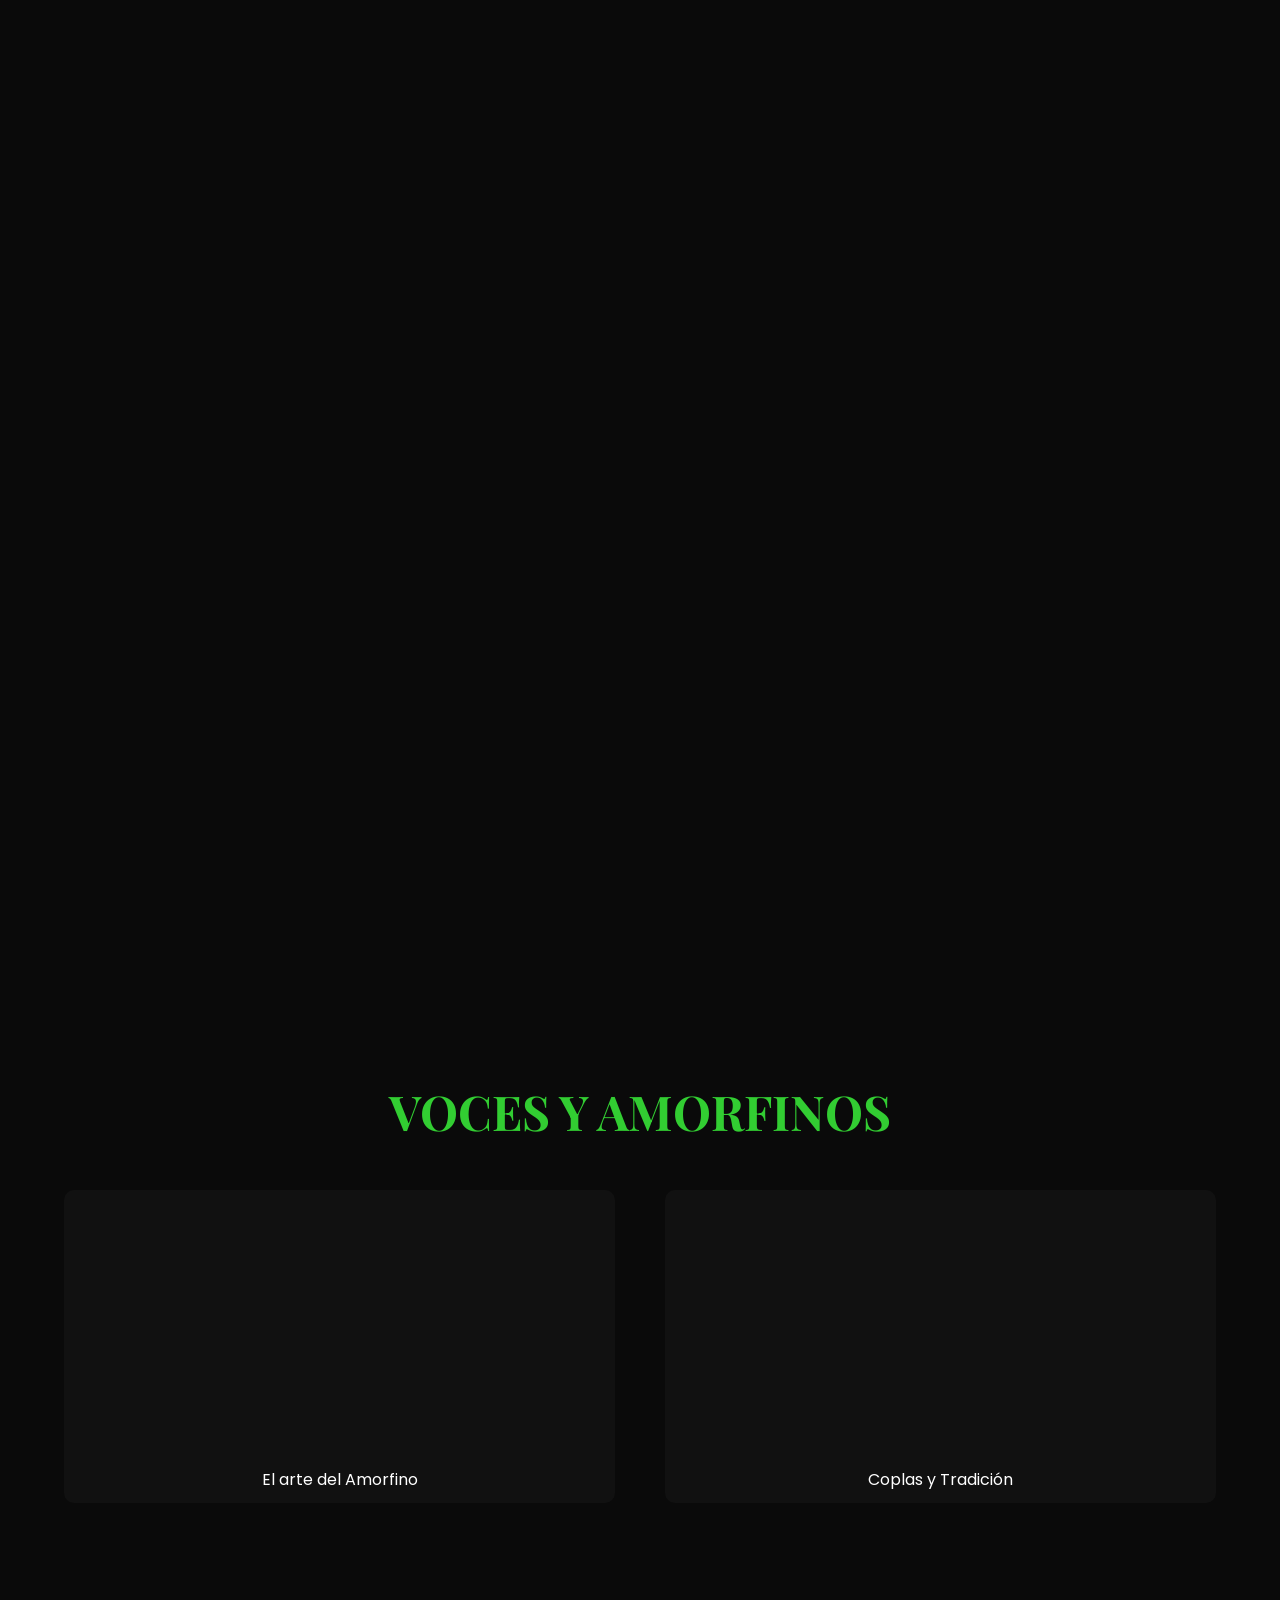
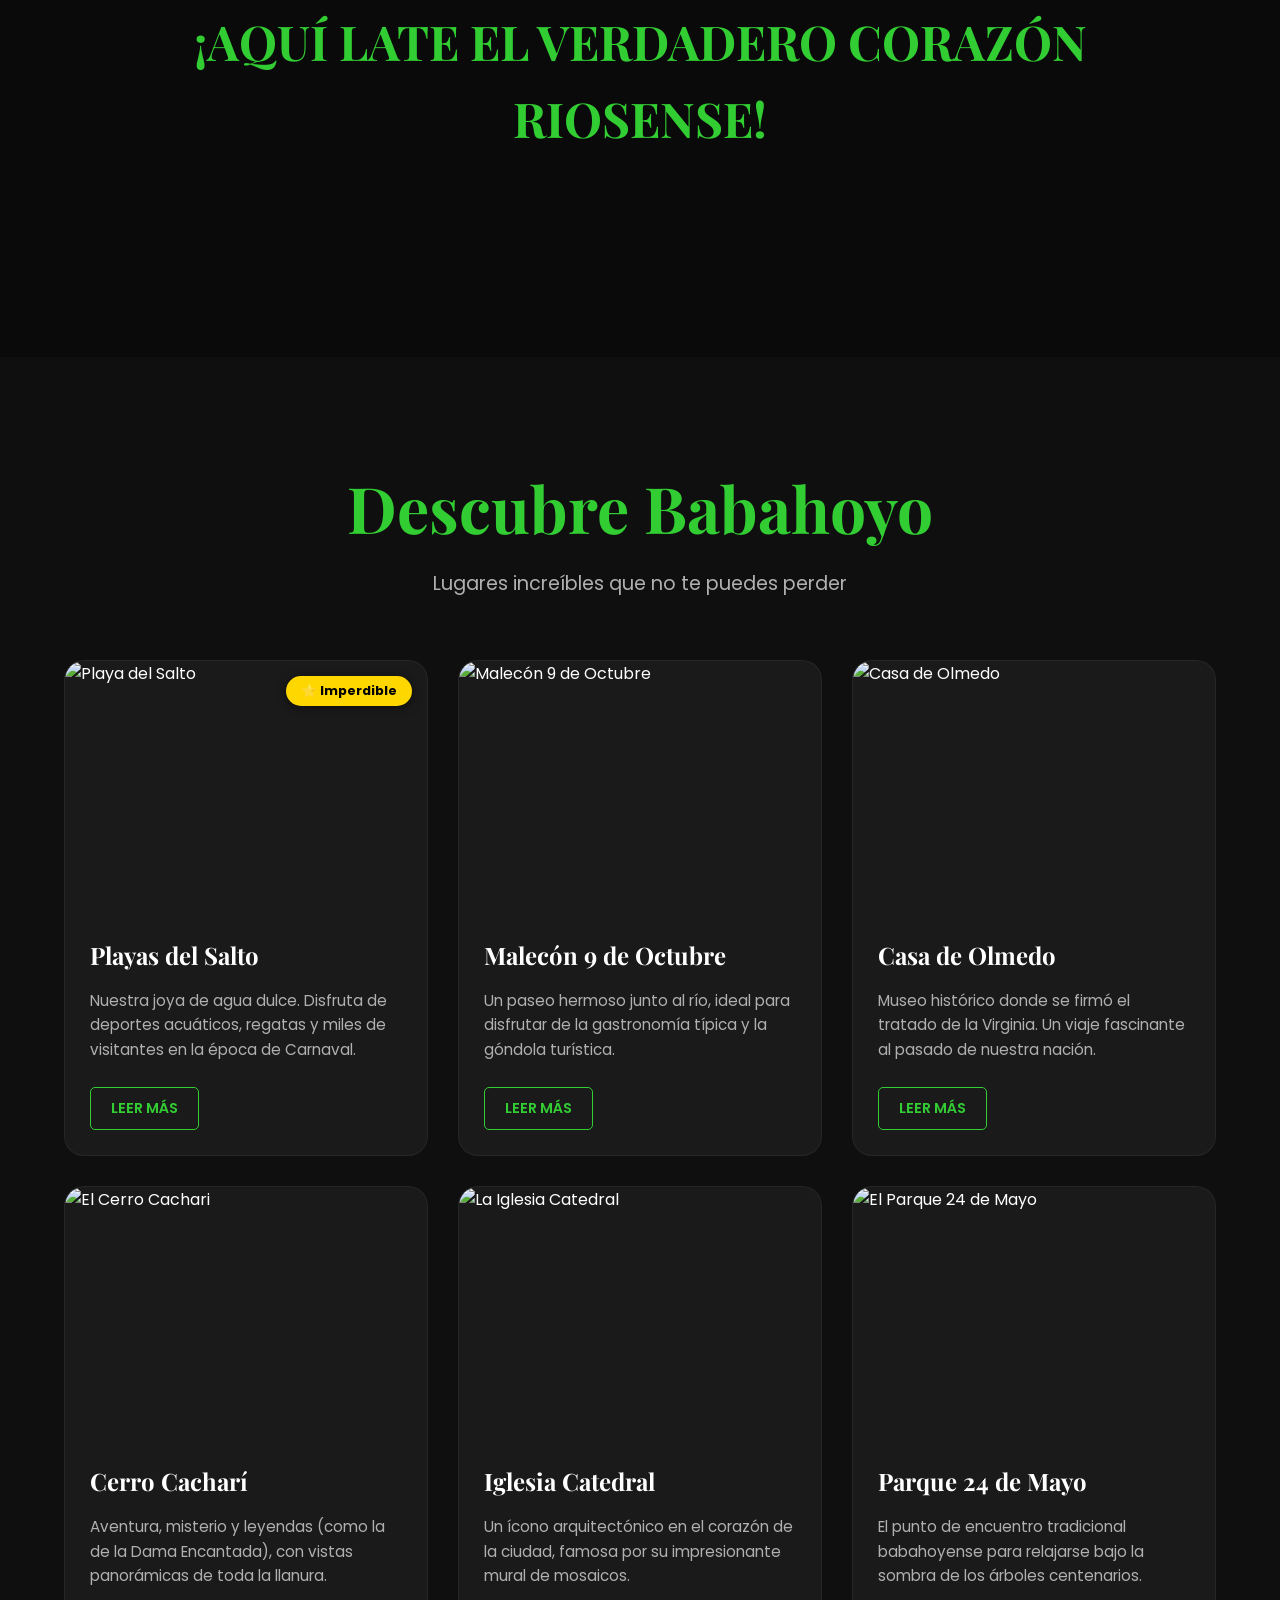
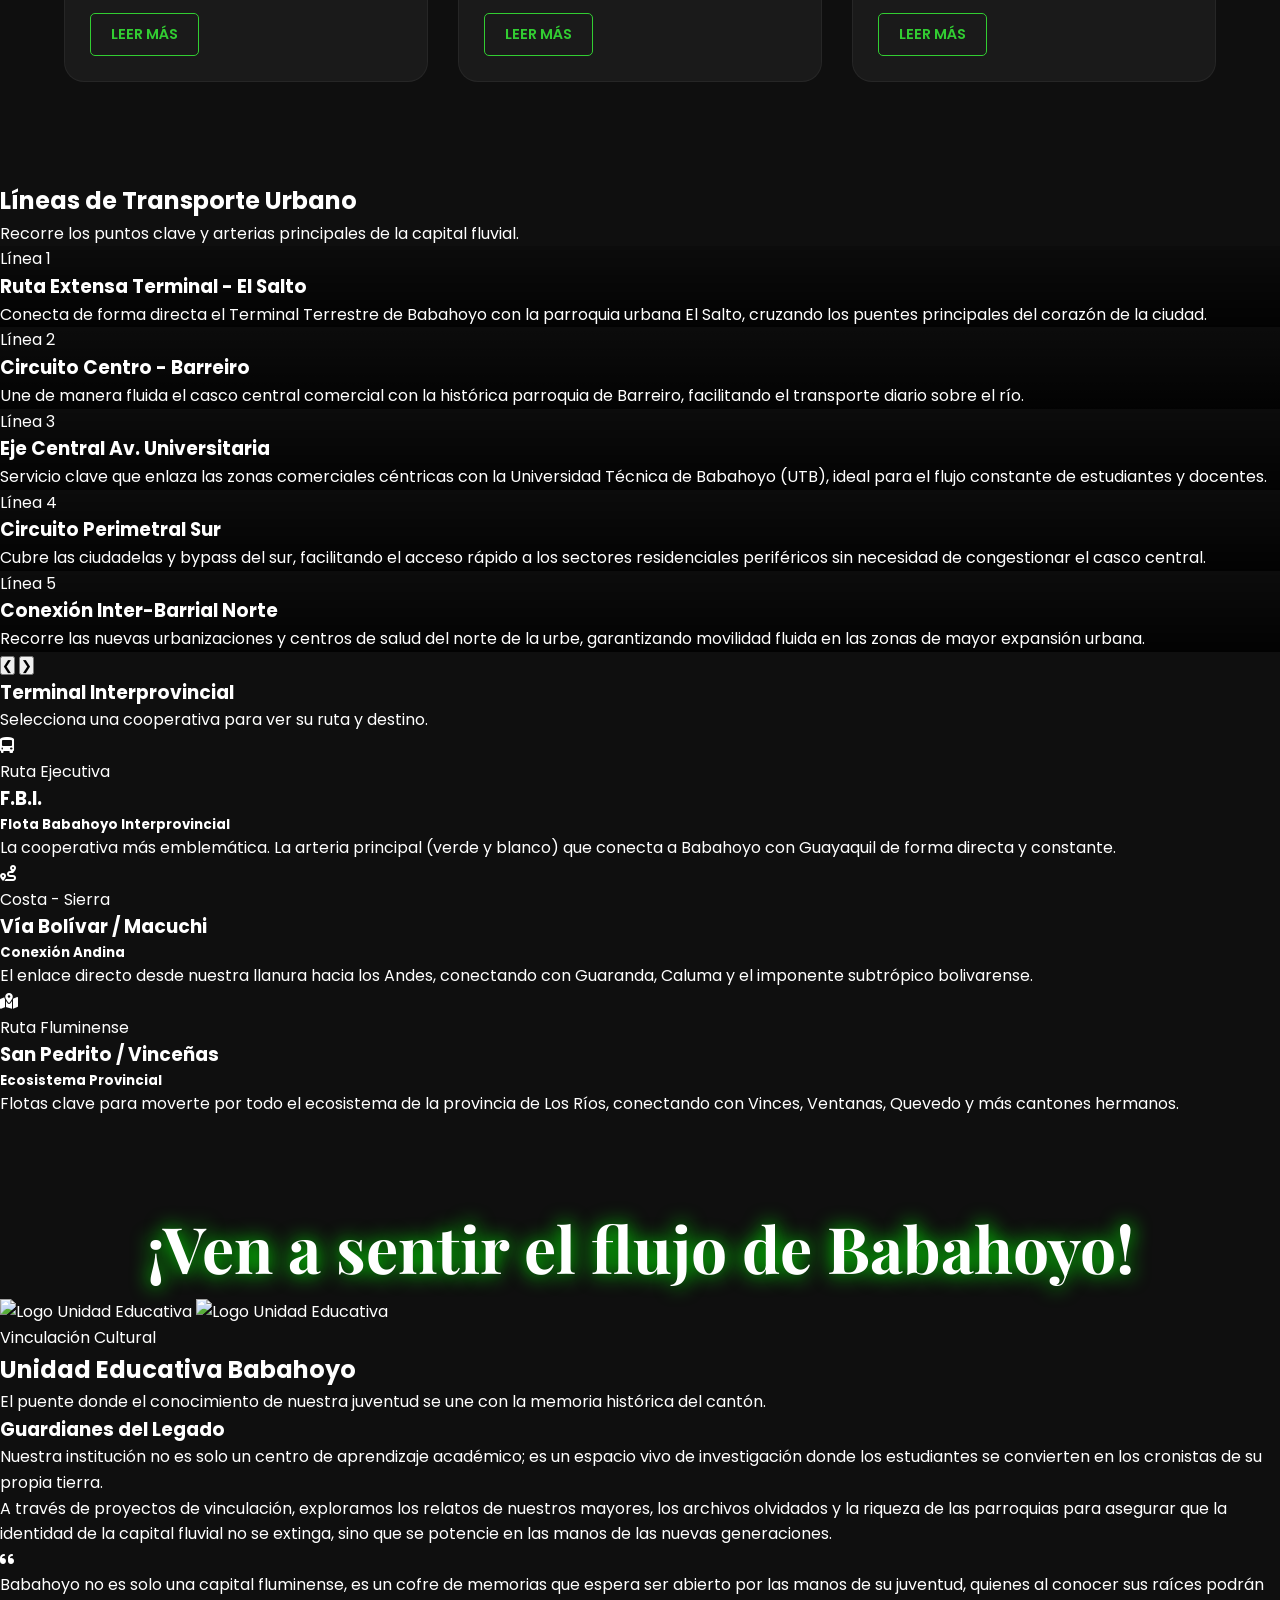
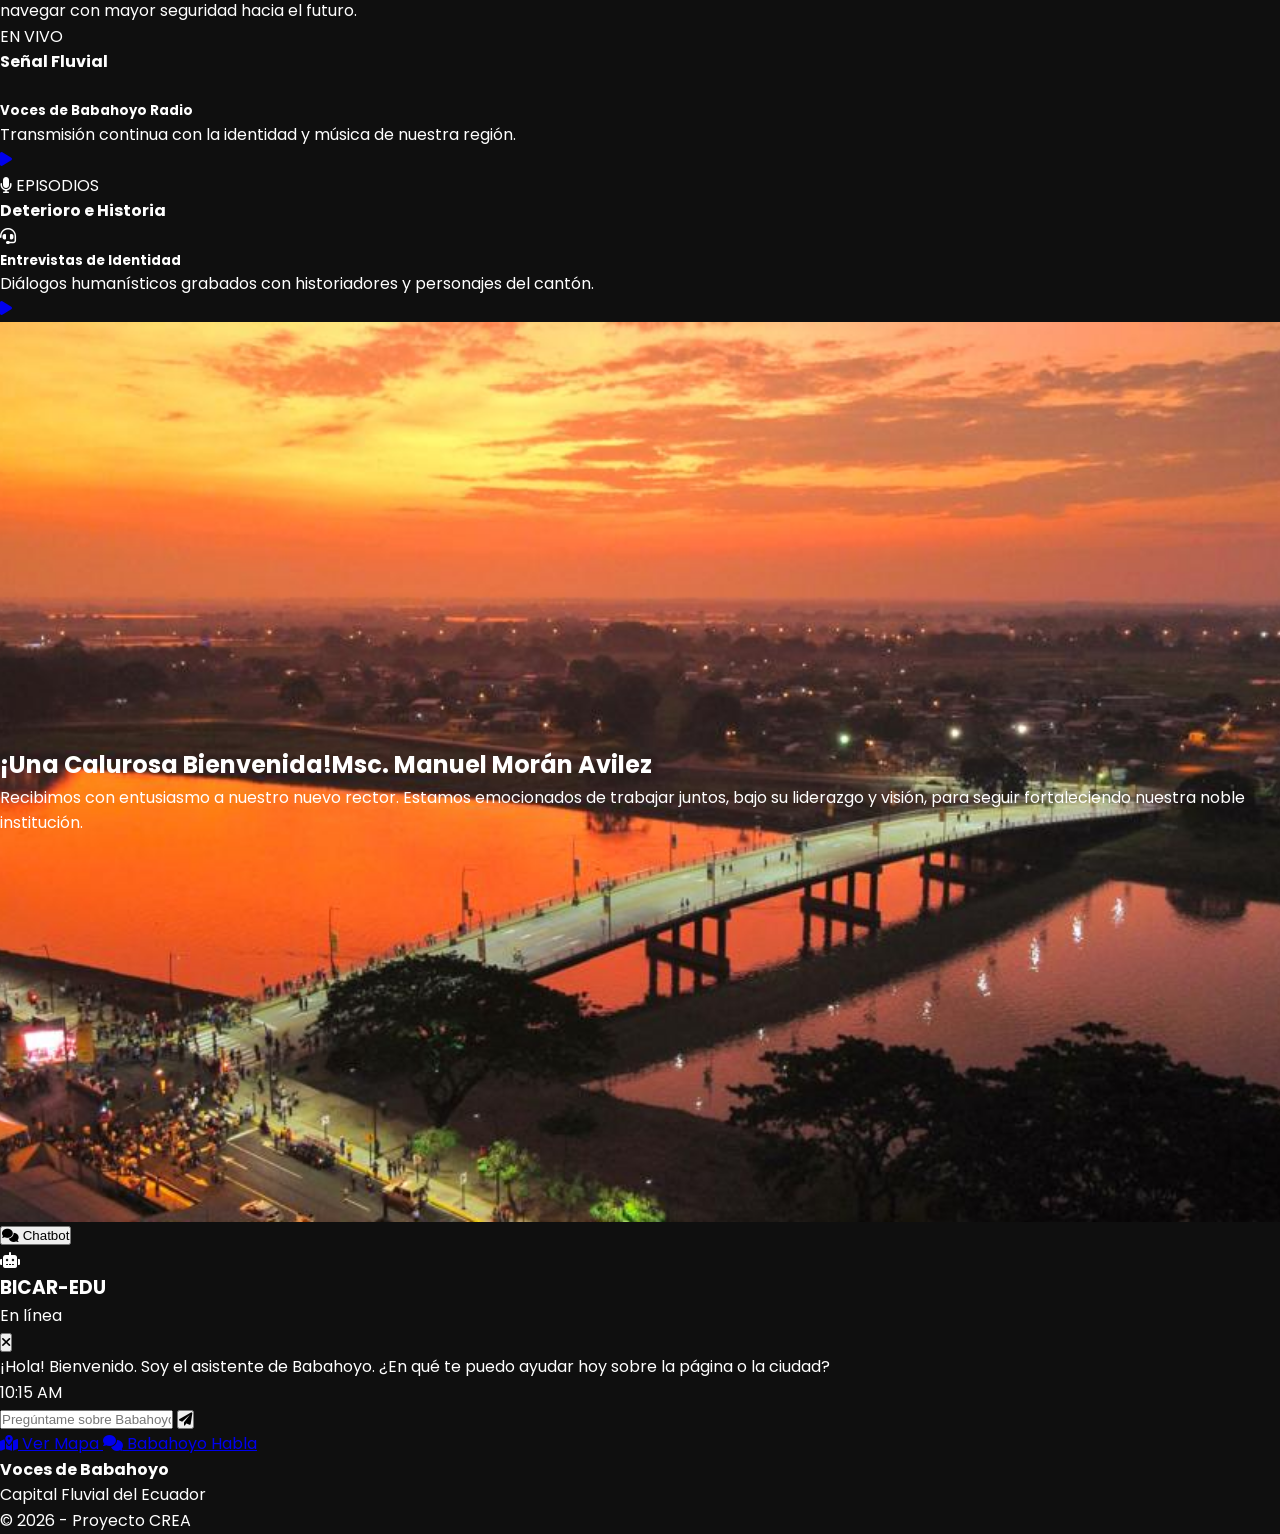
==== commit 01e42d99: "arregle el diseño de la pag embebida "convivencia escolar"" ====
--- a/index.html
+++ b/index.html
@@ -1,463 +1,1119 @@
-<!DOCTYPE html>
-<html lang="es">
-
-<head>
-    <meta charset="UTF-8">
-    <title>Voces de Babahoyo | Capital Fluvial</title>
-
-    <link
-        href="https://fonts.googleapis.com/css2?family=Playfair+Display:wght@700&family=Poppins:wght@300;400;600&display=swap"
-        rel="stylesheet">
-    <link rel="stylesheet" href="https://cdnjs.cloudflare.com/ajax/libs/font-awesome/6.0.0/css/all.min.css">
-    <link rel="stylesheet" href="https://unpkg.com/aos@next/dist/aos.css">
-    <link rel="stylesheet" href="style.css">
-</head>
-
-<body>
-    <header class="navbar">
-        <div class="header-left">
-            <img src="Babahoyologo.png" alt="" class="escudo">
-            <div class="brand-info">
-                <span class="brand-name">Voces de Babahoyo.</span>
-                <small class="tagline">Donde la historia y el talento se encuentran.</small>
-            </div>
-        </div>
-        <nav class="nav-menu">
-            <ul>
-                <li><a href="#inicio">Inicio</a></li>
-                <li><a href="#info-ciudad">Historia</a></li>
-                <li><a href="#">Geografía</a></li>
-                <li><a href="#">Radio</a></li>
-                <li><a href="#">Contacto</a></li>
-            </ul>
-        </nav>
-        <div class="header-right">
-            <a href="#" class="btn-radio">Escuchar radio ahora</a>
-        </div>
-    </header>
-
-    <section id="inicio" class="hero-principal">
-        <div class="hero-overlay">
-            <div class="hero-content">
-                <h1 data-aos="fade-up">Bienvenidos a Babahoyo, <br><span>la capital fluvial que todo lo une!</span></h1>
-                <p data-aos="fade-up" data-aos-delay="300">Descubre la magia del río, nuestra historia y el calor de
-                    nuestra gente.</p>
-                <div class="hero-buttons" data-aos="zoom-in" data-aos-delay="600">
-                    <a href="#info-ciudad" class="btn-explora">Explora la ciudad</a>
-                </div>
-            </div>
-        </div>
-    </section>
-<section class="seccion-cards">
-
-    <div class="container-cards">
-        <div class="card-premium" data-aos="fade-up">
-            <div class="card-icon">🏛️</div>
-            <h3>Historia Viva</h3>
-            <p>Fundada en 1848, Babahoyo fue testigo de hitos como la firma del <strong>Tratado de la Virginia</strong> en la Hacienda de Olmedo.</p>
-        </div>
-
-        <div class="card-premium" data-aos="fade-up" data-aos-delay="100">
-            <div class="card-icon">📍</div>
-            <h3>Geografía Única</h3>
-            <p>Capital de Los Ríos, se asienta en la unión de los ríos San Pablo y Caracol. Es la <strong>Capital Fluvial</strong> del país.</p>
-        </div>
-
-        <div class="card-premium" data-aos="fade-up" data-aos-delay="100">
-            <div class="card-icon">💡</div>
-            <h3>Datos Curiosos</h3>
-            <p>Posee las <strong>Casas Flotantes</strong>, únicas en su tipo y Patrimonio de la Nación, símbolo de nuestro ingenio fluvial.</p>
-        </div>
-
-        <div class="card-premium"  data-aos="fade-up" data-aos-delay="100">
-            <div class="card-icon">🌾</div>
-            <h3>Riqueza Agrícola</h3>
-            <p>Babahoyo es el <strong>corazón arrocero</strong> del Ecuador, rodeada de fértiles tierras que alimentan a toda la nación.</p>
-        </div>
-
-        <div class="card-premium" data-aos="fade-up" data-aos-delay="100">
-            <div class="card-icon">🛶</div>
-            <h3>Turismo Fluvial</h3>
-        <p>Disfruta de paseos en lancha por el río Babahoyo, donde la <strong>naturaleza y el atardecer</strong> crean paisajes inolvidables.</p>
-    </div>
-
-    <div class="card-premium" data-aos="fade-up" data-aos-delay="100">
-        <div class="card-icon">☀️</div>
-        <h3>Clima Tropical</h3>
-        <p>Con una temperatura promedio de <strong>25°C</strong>, nuestro clima cálido es ideal para el cultivo y la alegría de nuestra gente.</p>
-    </div>
-    </div>
-</section>
-    <section id="linea-tiempo" class="seccion-timeline">
-        <div class="titulo-seccion" data-aos="fade-down">
-            <h2>Nuestra Trayectoria en el Tiempo</h2>
-            <p>El camino de Babahoyo desde sus raíces fluviales hasta hoy.</p>
-        </div>
-
-        <div class="timeline-container" data-aos="fade-left">
-            <div class="timeline-track">
-
-                <div class="timeline-item">
-                    <div class="timeline-date">Siglo XVI</div>
-                    <div class="timeline-img">
-                        <img src="bodegababahoyo.png" alt="Orígenes de Bodegas">
-                    </div>
-                    <div class="timeline-content">
-                        <h3>Orígenes en "Bodegas"</h3>
-                        <p>Durante la época colonial, el asentamiento se conocía como <strong>Bodegas</strong>. Era el
-                            punto estratégico donde se almacenaban mercancías que subían a la Sierra. Su ubicación en la
-                            confluencia de los ríos la convirtió en el puerto fluvial más importante de la Real
-                            Audiencia de Quito.</p>
-                    </div>
-                </div>
-
-                <div class="timeline-item">
-                    <div class="timeline-date">11 Oct 1820</div>
-                    <div class="timeline-img">
-                        <img src="independenciababah.png" alt="Independencia">
-                    </div>
-                    <div class="timeline-content">
-                        <h3>Grito de Libertad</h3>
-                        <p>Babahoyo proclamó su <strong>Independencia</strong> solo dos días después de Guayaquil. Este
-                            acto fue crucial para cerrar el paso a las tropas realistas que intentaban avanzar por el
-                            río, consolidando el proceso libertario en la región litoral del Ecuador.</p>
-                    </div>
-                </div>
-
-                <div class="timeline-item">
-                    <div class="timeline-date">27 May 1824</div>
-                    <div class="timeline-img">
-                        <img src="cantonizacionbabah.png" alt="Cantonización">
-                    </div>
-                    <div class="timeline-content">
-                        <h3>Cantonización y Ley de División</h3>
-                        <p>Bajo la Gran Colombia, se dictó la Ley de División Territorial, designando oficialmente a
-                            Babahoyo como <strong>Cantón</strong>. Esto formalizó su estructura política y
-                            administrativa, potenciando su rol como eje económico entre la Costa y el Callejón
-                            Interandino.</p>
-                    </div>
-                </div>
-
-                <div class="timeline-item">
-                    <div class="timeline-date">30 Sep 1848</div>
-                    <div class="timeline-img">
-                        <img src="actualbabah.png" alt="Actualidad">
-                    </div>
-                    <div class="timeline-content">
-                        <h3>Capital de Los Ríos</h3>
-                        <p>Finalmente, se ratifica a Babahoyo como la <strong>Capital definitiva</strong> de la
-                            provincia de Los Ríos. Hoy, es un centro de servicios, educación y cultura, manteniendo su
-                            esencia de "Capital Fluvial" que une a todo el país a través de sus aguas.</p>
-                    </div>
-                </div>
-
-            </div>
-        </div>
-    </section>
-    <div class="container-boton-modal" data-aos="zoom-in">
-    <button id="abrirModal" class="btn-conocer-mas">
-        ¿Quieres conocer más? <i class="fas fa-plus-circle"></i>
-    </button>
-</div>
-
-<div id="modalOlmedo" class="modal-overlay">
-    <div class="modal-container">
-        <button id="cerrarModal" class="btn-cerrar">&times;</button>
-        
-        <div class="modal-header">
-            <img src="quieresconbabah.png" alt="Casa de Olmedo" class="img-header-modal">
-            <div class="modal-titulo-overlay">
-                <h2>Hacienda La Virginia</h2>
-                <span>Cuna de la Diplomacia y la Poesía</span>
-            </div>
-        </div>
-
-        <div class="modal-body">
-            <section class="modal-info-block">
-                <h3><i class="fas fa-landmark"></i> La Casa de Olmedo</h3>
-                <p>Ubicada en la orilla opuesta al malecón, esta joya arquitectónica del siglo XIX fue el hogar de <strong>José Joaquín de Olmedo</strong>. Aquí, entre el aroma del río y el campo, el prócer escribió versos inmortales y planificó el destino de la nación. Es Patrimonio Cultural del Ecuador y símbolo del ingenio montubio.</p>
-            </section>
-
-            <section class="modal-info-block">
-                <h3><i class="fas fa-file-contract"></i> El Tratado de la Virginia</h3>
-                <p>El <strong>17 de junio de 1845</strong>, estas paredes fueron testigo de la firma del tratado que puso fin a la dominación del general Juan José Flores. Este evento no solo trajo paz, sino que consolidó a Babahoyo como un punto neurálgico en la historia política del Ecuador.</p>
-            </section>
-            <section class="modal-info-block">
-            <h3><i class="fas fa-landmark"></i> José Joaquín de Olmedo</h3>
-            <ul>
-                <li><i><strong>El Poeta de las Naciones:</i></strong> Es reconocido como uno de los más grandes poetas de la lengua castellana del siglo XIX. Su obra cumbre, "La Victoria de Junín: Canto a Bolívar", lo consagró como el cantor de las glorias libertarias.</li>
-                <li><i><strong>Líder de la Independencia:</i></strong> Fue el primer gran estadista del Ecuador libre. Lideró la Independencia de Guayaquil el 9 de octubre de 1820 y fue nombrado Presidente de la Provincia Libre de Guayaquil.</li>
-                <li><i><strong>Vínculo con Babahoyo:</i></strong> Su vida está profundamente ligada a la Hacienda La Virginia, en las orillas opuestas a Babahoyo. Este era su refugio de paz, donde no solo escribió gran parte de su obra, sino donde se gestaron acuerdos políticos cruciales para el país.</li>
-            <li><i><strong>Defensor de la Democracia:</i></strong> Fue un opositor feroz al militarismo extranjero y al autoritarismo. Su participación en la Revolución Marcista (1845) fue clave para derrocar al primer presidente del Ecuador, Juan José Flores, logrando así una visión de país más soberana.</li>
-            </ul>
-            </section>
-        </div>
-    </div>
-</div>
-    <section id="geografia" class="seccion-geografia">
-        <div class="geo-header" data-aos="fade-up">
-            <h2 class="frase-geo">"La ciudad donde los ríos son la vida misma!"</h2>
-        </div>
-
-        <div class="geo-content">
-            <div class="geo-map" data-aos="zoom-in-right">
-                <iframe
-                    src="https://www.google.com/maps/embed?pb=!1m18!1m12!1m3!1d31891.95663740925!2d-79.5448348!3d-1.8016447!2m3!1f0!2f0!3f0!3m2!1i1024!2i768!4f13.1!3m3!1m2!1s0x902d380e60802777%3A0x6a05e55e00346067!2sBabahoyo!5e0!3m2!1ses!2sec!4v1700000000000!5m2!1ses!2sec"
-                    width="100%" height="450" style="border:0; border-radius: 20px;" allowfullscreen="" loading="lazy"
-                    referrerpolicy="no-referrer-when-downgrade">
-                </iframe>
-            </div>
-
-            <div class="geo-details" data-aos="zoom-in-left">
-                <h3>Entorno Natural</h3>
-                <p>
-                    Babahoyo se erige majestuosa en una llanura privilegiada, formada por la confluencia de los ríos
-                    <strong>San Pablo</strong> y <strong>Catarama</strong>.
-                    Sus tierras son de las más fértiles del Ecuador, gracias a un clima tropical cálido que abraza la
-                    ciudad durante todo el año.
-                </p>
-
-                <div class="info-tags">
-                    <span><i class="fas fa-cloud-sun"></i> Clima Tropical</span>
-                    <span><i class="fas fa-seedling"></i> Tierras Fértiles</span>
-                    <span><i class="fas fa-altimeter"></i> Máx. 500 msnm</span>
-                </div>
-
-                <table class="tabla-geo">
-                    <thead>
-                        <tr>
-                            <th>Parroquia Urbana</th>
-                            <th>Temp. Promedio</th>
-                        </tr>
-                    </thead>
-                    <tbody>
-                        <tr>
-                            <td>Clemente Baquerizo</td>
-                            <td>25°C - 31°C</td>
-                        </tr>
-                        <tr>
-                            <td>Barreiro</td>
-                            <td>24°C - 30°C</td>
-                        </tr>
-                        <tr>
-                            <td>El Salto</td>
-                            <td>25°C - 32°C</td>
-                        </tr>
-                        <tr>
-                            <td>Camilo Ponce</td>
-                            <td>25°C - 30°C</td>
-                        </tr>
-                    </tbody>
-                </table>
-            </div>
-        </div>
-    </section>
-    <section id="cultura" class="seccion-cultura">
-
-        <div class="cultura-header" data-aos="fade-down">
-            <h2>Tradiciones y Fiestas</h2>
-            <p>El alma de Babahoyo se vive en sus calles y su gente.</p>
-        </div>
-
-        <div class="carrusel-fiestas" data-aos="fade-up">
-            <div class="fiesta-card">
-                <img src="desfilecantonizacionbabahoyo.png" alt="Cantonización">
-                <div class="fiesta-info">
-                    <h4>27 de Mayo</h4>
-                    <p>Cantonización: Desfiles y orgullo local.</p>
-                </div>
-            </div>
-            <div class="fiesta-card">
-                <img src="24sep.png" alt="Virgen de la Merced">
-                <div class="fiesta-info">
-                    <h4>23-24 de Septiembre</h4>
-                    <p>Fiestas Patronales de la Virgen de la Merced.</p>
-                </div>
-            </div>
-            <div class="fiesta-card">
-                <img src="carnavalbabah.png" alt="Carnaval El Salto">
-                <div class="fiesta-info">
-                    <h4>Carnaval</h4>
-                    <p>La alegría en las Playas del Salto.</p>
-                </div>
-            </div>
-        </div>
-
-        <div class="gastronomia-container">
-            <h3 class="subtitulo-seccion" data-aos="fade-right">Sabores de nuestra tierra</h3>
-            <div class="platos-grid">
-                <div class="plato-card" data-aos="flip-left">
-                    <div class="plato-img"><img src="ceviche.png" alt="Ceviche"></div>
-                    <h4>Ceviche</h4>
-                    <p>Fresco y con el toque único del río.</p>
-                </div>
-                <div class="plato-card" data-aos="flip-left" data-aos-delay="100">
-                    <div class="plato-img"><img src="arrozconmenestra.png" alt="Arroz con Menestra"></div>
-                    <h4>Arroz con Menestra</h4>
-                    <p>Acompañado de carne asada al carbón.</p>
-                </div>
-                <div class="plato-card" data-aos="flip-left" data-aos-delay="200">
-                    <div class="plato-img"><img src="secodegallina.png" alt="Seco de Gallina"></div>
-                    <h4>Seco de Gallina</h4>
-                    <p>El auténtico sabor del campo montubio.</p>
-                </div>
-                <div class="plato-card" data-aos="flip-left" data-aos-delay="300">
-                    <div class="plato-img"><img src="bollodebocachico.png" alt="Bollo de Bocachico"></div>
-                    <h4>Bollo de Bocachico</h4>
-                    <p>Envuelto en hoja de plátano, una delicia fluvial.</p>
-                </div>
-                <div class="plato-card" data-aos="flip-left" data-aos-delay="400">
-                    <div class="plato-img"><img src="caldodebagre.png" alt="Caldo de bagre"></div>
-                    <h4>Caldo de bagre</h4>
-                    <p>reconfortante y nutritivo, preparado con bagre, yuca y especias, ideal para disfrutar en familia.</p>
-                </div>
-                <div class="plato-card" data-aos="flip-left" data-aos-delay="400">
-                    <div class="plato-img"><img src="cazuelamixta.png" alt="Cazuela mixta"></div>
-                    <h4>Cazuela mixta</h4>
-                    <p>combina pescado, mariscos y vegetales, servido caliente con arroz y decorado con cítricos y culantro.</p>
-                </div>
-                <div class="plato-card" data-aos="flip-left" data-aos-delay="400">
-                    <div class="plato-img"><img src="secodepato.png" alt="Seco de pato"></div>
-                    <h4>Seco de pato</h4>
-                    <p>elaborado con pato, chicha o cerveza, especias y vegetales, acompañado típicamente de arroz y legumbres o yuca.</p>
-                </div>
-                <div class="plato-card" data-aos="flip-left" data-aos-delay="400">
-                    <div class="plato-img"><img src="corvichedepescado.png" alt="Corviche de pescado"></div>
-                    <h4>Corviche de pescado</h4>
-                    <p>El corviche de pescado es un delicioso plato típico de la costa ecuatoriana, especialmente de la provincia de Manabí, que combina plátano verde y un sabroso relleno de pescado.</p>
-                </div>
-            </div>
-        </div>
-
-        <div class="videos-seccion">
-            <h3 data-aos="fade-up">Voces y Amorfinos</h3>
-            <div class="video-grid">
-                <div class="video-item" data-aos="zoom-in">
-                    <iframe width="100%" height="250" src="https://www.youtube.com/embed/5kB_xWoWMNU" frameborder="0"
-                        allowfullscreen></iframe>
-                    <p>El arte del Amorfino</p>
-                </div>
-                <div class="video-item" data-aos="zoom-in" data-aos-delay="200">
-                    <iframe width="100%" height="250" src="https://www.youtube.com/embed/DmBJw1D262k" frameborder="0"
-                        allowfullscreen></iframe>
-                    <p>Coplas y Tradición</p>
-                </div>
-            </div>
-        </div>
-
-        <div class="cierre-cultura">
-            <h2 data-aos="zoom-out">“¡Aquí late el verdadero corazón riosense!”</h2>
-        </div>
-    </section>
-    <section id="turismo" class="seccion-turismo">
-    <div class="turismo-header">
-        <h2>Descubre Babahoyo</h2>
-        <p>Lugares increíbles que no te puedes perder</p>
-    </div>
-
-    <div class="turismo-grid container">
-        <div class="turismo-card">
-            <div class="turismo-img">
-                <img src="playairresistible.png" alt="Playas del Salto">
-                <span class="badge-estrella">⭐ Imperdible</span>
-            </div>
-            <div class="turismo-info">
-                <h3>Playas del Salto</h3>
-                <p>Nuestra joya de agua dulce. Disfruta de deportes acuáticos, regatas y miles de visitantes en la época de Carnaval.</p>
-                <button class="btn-leer-mas" onclick="abrirMapa('salto')">Leer más</button>
-            </div>
-        </div>
-
-        <div class="turismo-card">
-            <div class="turismo-img">
-                <img src="malecon9octubre.png" alt="Malecón 9 de Octubre">
-            </div>
-            <div class="turismo-info">
-                <h3>Malecón 9 de Octubre</h3>
-                <p>Un paseo hermoso junto al río, ideal para disfrutar de la gastronomía típica y la góndola turística.</p>
-                <button class="btn-leer-mas" onclick="abrirMapa('malecon')">Leer más</button>
-            </div>
-        </div>
-
-        <div class="turismo-card">
-            <div class="turismo-img">
-                <img src="casadeolmedo2.png" alt="Casa de Olmedo">
-            </div>
-            <div class="turismo-info">
-                <h3>Casa de Olmedo</h3>
-                <p>Museo histórico donde se firmó el tratado de la Virginia. Un viaje fascinante al pasado de nuestra nación.</p>
-                <button class="btn-leer-mas" onclick="abrirMapa('olmedo')">Leer más</button>
-            </div>
-        </div>
-
-        <div class="turismo-card">
-            <div class="turismo-img">
-                <img src="cerrocachari.png" alt="Cerro Cachari">
-            </div>
-            <div class="turismo-info">
-                <h3>Cerro Cacharí</h3>
-                <p>Aventura, misterio y leyendas (como la de la Dama Encantada), con vistas panorámicas de toda la llanura.</p>
-                <button class="btn-leer-mas" onclick="abrirMapa('cachari')">Leer más</button>
-            </div>
-        </div>
-
-        <div class="turismo-card">
-            <div class="turismo-img">
-                <img src="actualidadbabah.png" alt="Iglesia Catedral">
-            </div>
-            <div class="turismo-info">
-                <h3>Iglesia Catedral</h3>
-                <p>Un ícono arquitectónico en el corazón de la ciudad, famosa por su impresionante mural de mosaicos.</p>
-                <button class="btn-leer-mas" onclick="abrirMapa('catedral')">Leer más</button>
-            </div>
-        </div>
-
-        <div class="turismo-card">
-            <div class="turismo-img">
-                <img src="parque24mayo.png" alt="Parque 24 de Mayo">
-            </div>
-            <div class="turismo-info">
-                <h3>Parque 24 de Mayo</h3>
-                <p>El punto de encuentro tradicional babahoyense para relajarse bajo la sombra de los árboles centenarios.</p>
-                <button class="btn-leer-mas" onclick="abrirMapa('parque')">Leer más</button>
-            </div>
-        </div>
-    </div>
-
-    <div class="turismo-cierre">
-        <h3>¡Ven a sentir el flujo de Babahoyo!</h3>
-    </div>
-</section>
-
-<div id="modal-mapa" class="modal-overlay">
-        <div class="modal-container">
-            <button class="btn-cerrar" onclick="cerrarMapa()">×</button>
-            <div class="modal-header">
-                <img id="modal-img" src="" alt="Lugar" class="img-header-modal">
-                <div class="modal-titulo-overlay">
-                    <h2 id="modal-titulo"></h2>
-                </div>
-            </div>
-            <div class="modal-body">
-                <h3 style="color: #32cd32;">📍 Ubicación y Cómo Llegar</h3>
-                <p id="modal-descripcion"></p>
-                <a id="modal-enlace-maps" href="#" target="_blank" class="btn-radio" style="margin-top:20px; display:block;">Abrir en Google Maps</a>
-            </div>
-        </div>
-    </div>
-
-    <script src="https://unpkg.com/aos@next/dist/aos.js"></script>
-    
-    <script src="main.js"></script>
-
-    <script>
-        AOS.init({
-            duration: 1000,   // Las cards aparecen suave en 1 segundo
-            once: false,      // Se vuelven a animar si subes y bajas
-            mirror: true,     // Efecto espejo al scrolear
-            offset: 120,      // Se activa un poquito antes de que llegues a la card
-            easing: 'ease-in-out' // Movimiento fluido, no de golpe
-        });
-    </script>
-</body>
+<!DOCTYPE html>
+<html lang="es">
+
+<head>
+    <link rel="icon" href="data:,">
+    <script src="https://cdn.jsdelivr.net/npm/marked/marked.min.js"></script>
+    <meta charset="UTF-8">
+    <meta name="viewport" content="width=device-width, initial-scale=1.0">
+    <title>Voces de Babahoyo | Capital Fluvial</title>
+
+    <link
+        href="https://fonts.googleapis.com/css2?family=Playfair+Display:wght@700&family=Poppins:wght@300;400;600&display=swap"
+        rel="stylesheet">
+    <link rel="stylesheet" href="https://cdnjs.cloudflare.com/ajax/libs/font-awesome/6.0.0/css/all.min.css">
+    <link rel="stylesheet" href="https://unpkg.com/aos@next/dist/aos.css">
+    <link rel="stylesheet" href="style.css">
+</head>
+
+<body>
+    <header class="navbar">
+        <div class="header-left">
+            <img src="Images/normallogo.png" alt="" id="main-logo" class="escudo">
+            <div class="brand-info">
+                <span class="brand-name">Voces de Babahoyo.</span>
+                <small class="tagline">Donde la historia y el talento se encuentran.</small>
+            </div>
+        </div>
+
+        <nav class="nav-menu">
+            <ul>
+                <li><a href="#info-ciudad">Historia</a></li>
+                <li><a href="#geografia">Geografía</a></li>
+                <li><a href="#Sobre-nosotros">Sobre Nosotros</a></li>
+                <li>
+                    <a href="#" id="toggle-atardecer" style="font-size: 1.2rem;" title="Cambiar Ambiente">🌅</a>
+                </li>
+            </ul>
+        </nav>
+    </header>
+
+    <section class="hero-principal" id="heroCarouselSection">
+        <div class="carousel-bg-container">
+            <div class="carousel-slide active"
+                style="background-image: linear-gradient(to bottom, rgba(0, 0, 0, 0) 60%, #111111 100%), linear-gradient(rgba(0, 0, 0, 0.60), rgba(0, 0, 0, 0.60)), url('Images/Iglesiacatedralhero.png');">
+            </div>
+            <div class="carousel-slide"
+                style="background-image: linear-gradient(to bottom, rgba(0, 0, 0, 0) 60%, #111111 100%), linear-gradient(rgba(0, 0, 0, 0.60), rgba(0, 0, 0, 0.60)), url('Images/Gobernacionhero.png');">
+            </div>
+            <div class="carousel-slide"
+                style="background-image: linear-gradient(to bottom, rgba(0, 0, 0, 0) 60%, #111111 100%), linear-gradient(rgba(0, 0, 0, 0.60), rgba(0, 0, 0, 0.60)), url('Images/cerrocacharihero.png');">
+            </div>
+        </div>
+
+        <div class="hero-overlay">
+            <div class="hero-content">
+                <h1 data-aos="fade-up">Bienvenidos a Babahoyo, <br><span>¡La capital fluvial que todo lo une!</span>
+                </h1>
+                <p data-aos="fade-up" data-aos-delay="300">Descubre la magia del río, nuestra historia y el calor de
+                    nuestra gente.</p>
+            </div>
+        </div>
+    </section>
+
+    <section class="seccion-institucion">
+        <div class="institucion-master-container">
+
+            <div class="hub-medios-horizontal">
+
+                <div class="reproductor-podcast-mock tarjeta-radio" data-aos="fade-right">
+                    <div class="reproductor-header">
+                        <span class="live-badge"><span class="dot"></span> EN VIVO</span>
+                        <h4>Señal Fluvial</h4>
+                    </div>
+                    <div class="reproductor-body">
+                        <div class="disco-audio-animado-mini">
+                            <i class="fas fa-radio"></i>
+                        </div>
+                        <div class="audio-info">
+                            <h5>Voces de Babahoyo Radio</h5>
+                            <p>Transmisión continua con la identidad y música de nuestra región.</p>
+                        </div>
+                    </div>
+                    <div class="visualizador-ondas-mini">
+                        <span class="onda"></span><span class="onda"></span><span class="onda"></span><span
+                            class="onda"></span><span class="onda"></span>
+                    </div>
+                    <div class="reproductor-controles-mini">
+                        <a href="https://a10.asurahosting.com/public/voces_de_babahoyo"
+                            class="btn-audio-control play-main-mini" title="Reproducir Radio">
+                            <i class="fas fa-play"></i>
+                        </a>
+                    </div>
+                </div>
+
+                <div class="reproductor-podcast-mock tarjeta-podcast" data-aos="fade-left">
+                    <div class="reproductor-header">
+                        <span class="podcast-badge"><i class="fas fa-microphone"></i> EPISODIOS</span>
+                        <h4>Deterioro e Historia</h4>
+                    </div>
+                    <div class="reproductor-body">
+                        <div class="disco-audio-animado-mini podcast-color">
+                            <i class="fas fa-headset"></i>
+                        </div>
+                        <div class="audio-info">
+                            <h5>Entrevistas de Identidad</h5>
+                            <p>Diálogos humanísticos grabados con historiadores y personajes del cantón.</p>
+                        </div>
+                    </div>
+                    <div class="visualizador-ondas-mini">
+                        <span class="onda-p"></span><span class="onda-p"></span><span class="onda-p"></span><span
+                            class="onda-p"></span><span class="onda-p"></span>
+                    </div>
+                    <div class="reproductor-controles-mini">
+                        <a href="Embed-youtube/podcasts.html" class="btn-audio-control play-main-mini"
+                            title="Reproducir Podcast">
+                            <i class="fas fa-play"></i>
+                        </a>
+                    </div>
+                </div>
+
+                <div class="card-radio" data-aos="fade-right">
+                    <div class="card-header">
+                        <span class="badge-live">EN VIVO</span>
+                        <span class="card-subtitle">Armonía</span>
+                    </div>
+                    
+                    <div class="card-body">
+                        <div class="avatar-circle"></div>
+                        <div class="card-info">
+                            <h3 class="card-title">Convivencia Escolar</h3>
+                            <p class="card-description">
+                                Momentos, anecdotas y vivencias de nuestros estudiantes y compañeros.
+                            </p>
+                        </div>
+                    </div>
+
+                    <div class="card-footer">
+                        <div class="equalizer">
+                            <span class="bar"></span>
+                            <span class="bar"></span>
+                            <span class="bar"></span>
+                            <span class="bar"></span>
+                        </div>
+
+                        <a href="Convivencia escolar/convivencia.html" class="btn-action" aria-label="Ir a Convivencia">
+                            <svg viewBox="0 0 24 24" fill="currentColor">
+                                <path d="M8 5v14l11-7z" />
+                            </svg>
+                        </a>
+                    </div>
+                </div>
+
+
+            </div>
+        </div>
+    </section>
+
+    <section class="seccion-cards">
+        <div class="container-cards">
+            <div class="card-premium" data-aos="fade-up">
+                <div class="card-icon">🏛️</div>
+                <h3>Historia Viva</h3>
+                <p>Fundada en 1848, Babahoyo fue testigo de hitos como la firma del <strong>Tratado de la
+                        Virginia</strong> en la Hacienda de Olmedo.</p>
+            </div>
+
+            <div class="card-premium" data-aos="fade-up" data-aos-delay="100">
+                <div class="card-icon">📍</div>
+                <h3>Geografía Única</h3>
+                <p>Capital de Los Ríos, se asienta en la unión de los ríos San Pablo y Caracol. Es la <strong>Capital
+                        Fluvial</strong> del país.</p>
+            </div>
+
+            <div class="card-premium" data-aos="fade-up" data-aos-delay="100">
+                <div class="card-icon">💡</div>
+                <h3>Datos Curiosos</h3>
+                <p>Posee las <strong>Casas Flotantes</strong>, únicas en su tipo y Patrimonio de la Nación, símbolo de
+                    nuestro ingenio fluvial.</p>
+            </div>
+
+            <div class="card-premium" data-aos="fade-up" data-aos-delay="100">
+                <div class="card-icon">🌾</div>
+                <h3>Riqueza Agrícola</h3>
+                <p>Babahoyo es el <strong>corazón arrocero</strong> del Ecuador, rodeada de fértiles tierras que
+                    alimentan a toda la nación.</p>
+            </div>
+
+            <div class="card-premium" data-aos="fade-up" data-aos-delay="100">
+                <div class="card-icon">🛶</div>
+                <h3>Turismo Fluvial</h3>
+                <p>Disfruta de paseos en lancha por el río Babahoyo, donde la <strong>naturaleza y el atardecer</strong>
+                    crean paisajes inolvidables.</p>
+            </div>
+
+            <div class="card-premium" data-aos="fade-up" data-aos-delay="100">
+                <div class="card-icon">☀️</div>
+                <h3>Clima Tropical</h3>
+                <p>Con una temperatura promedio de <strong>25°C</strong>, nuestro clima cálido es ideal para el cultivo
+                    y la alegría de nuestra gente.</p>
+            </div>
+        </div>
+    </section>
+
+    <section id="info-ciudad" class="seccion-timeline">
+        <div class="titulo-seccion" data-aos="fade-down">
+            <h2>Nuestra Trayectoria en el Tiempo</h2>
+            <p>El camino de Babahoyo desde sus raíces fluviales hasta hoy.</p>
+        </div>
+
+        <div class="timeline-container" data-aos="fade-left">
+            <div class="timeline-track">
+                <div class="timeline-item">
+                    <div class="timeline-date">Siglo XVI</div>
+                    <div class="timeline-img">
+                        <img src="Images/bodegababahoyo.png" alt="Orígenes de las `Bodegas`">
+                    </div>
+                    <div class="timeline-content">
+                        <h3>Orígenes en "Bodegas"</h3>
+                        <p>Durante la época colonial, el asentamiento se conocía como <strong>Bodegas</strong>. Era el
+                            punto estratégico donde se almacenaban mercancías que subían a la Sierra. Su ubicación en la
+                            confluencia de los ríos la convirtió en el puerto fluvial más importante de la Real
+                            Audiencia de Quito.</p>
+                    </div>
+                </div>
+
+                <div class="timeline-item">
+                    <div class="timeline-date">11 Oct 1820</div>
+                    <div class="timeline-img">
+                        <img src="Images/independenciababah.png" alt="Independencia del canton babahoyo">
+                    </div>
+                    <div class="timeline-content">
+                        <h3>Grito de Libertad</h3>
+                        <p>Babahoyo proclamó su <strong>Independencia</strong> solo dos días después de Guayaquil. Este
+                            acto fue crucial para cerrar el paso a las tropas realistas que intentaban avanzar por el
+                            río, consolidando el proceso libertario en la región litoral del Ecuador.</p>
+                    </div>
+                </div>
+
+                <div class="timeline-item">
+                    <div class="timeline-date">27 May 1824</div>
+                    <div class="timeline-img">
+                        <img src="Images/cantonizacionbabah.png" alt="Cantonización de babahoyo">
+                    </div>
+                    <div class="timeline-content">
+                        <h3>Cantonización y Ley de División</h3>
+                        <p>Bajo la Gran Colombia, se dictó la Ley de División Territorial, designando oficialmente a
+                            Babahoyo como <strong>Cantón</strong>. Esto formalizó su estructura política y
+                            administrativa, potenciando su rol como eje económico entre la Costa y el Callejón
+                            Interandino.</p>
+                    </div>
+                </div>
+
+                <div class="timeline-item">
+                    <div class="timeline-date">30 Sep 1848</div>
+                    <div class="timeline-img">
+                        <img src="Images/actualbabah.png" alt="Actualidad enla ciudad de babahoyo">
+                    </div>
+                    <div class="timeline-content">
+                        <h3>Capital de Los Ríos</h3>
+                        <p>Finalmente, se ratifica a Babahoyo como la <strong>Capital definitiva</strong> de la
+                            provincia de Los Ríos. Hoy pues, es un centro de servicios, educación y cultura, manteniendo
+                            su esencia de "Capital Fluvial" que une a todo el país a través de sus aguas.</p>
+                    </div>
+                </div>
+            </div>
+        </div>
+    </section>
+
+    <div class="container-boton-modal" data-aos="zoom-in">
+        <button id="abrirModal" class="btn-conocer-mas">
+            ¿Quieres conocer más? <i class="fas fa-plus-circle"></i>
+        </button>
+    </div>
+
+    <div id="modalOlmedo" class="modal-overlay">
+        <div class="modal-container">
+            <button id="cerrarModal" class="btn-cerrar">&times;</button>
+
+            <div class="modal-header">
+                <img src="Images/quieresconbabah.png" alt="La Casa de Olmedo" class="img-header-modal">
+                <div class="modal-titulo-overlay">
+                    <h2>Hacienda La Virginia</h2>
+                    <span>Cuna de la Diplomacia y la Poesía</span>
+                </div>
+            </div>
+
+            <div class="modal-body">
+                <section class="modal-info-block">
+                    <h3><i class="fas fa-landmark"></i>La Casa de Olmedo</h3>
+                    <p>Ubicada en la orilla opuesta al malecón, esta joya arquitectónica del siglo XIX fue el hogar de
+                        <strong>José Joaquín de Olmedo</strong>. Aquí, entre el aroma del río y el campo, el prócer
+                        escribió versos inmortales y planificó el destino de la nación. Es Patrimonio Cultural del
+                        Ecuador y símbolo del ingenio montubio.
+                    </p>
+                </section>
+
+                <section class="modal-info-block">
+                    <h3><i class="fas fa-file-contract"></i> El Tratado de la Virginia</h3>
+                    <p>El <strong>17 de junio de 1845</strong>, estas paredes fueron testigo de la firma del tratado que
+                        puso fin a la dominación del general Juan José Flores. Este evento no solo trajo paz, sino que
+                        consolidó a Babahoyo como un punto neurálgico en la historia política del Ecuador.</p>
+                </section>
+
+                <section class="modal-info-block">
+                    <h3><i class="fas fa-landmark"></i> José Joaquín de Olmedo</h3>
+                    <ul>
+                        <li><i><strong>El Poeta de las Naciones:</i></strong> Es reconocido como uno de los más grandes
+                            poetas de la lengua castellana del siglo XIX. Su obra cumbre, "La Victoria de Junín: Canto a
+                            Bolívar", lo consagró como el cantor de las glorias libertarias.</li>
+                        <li><i><strong>Líder de la Independencia:</i></strong> Fue el primer gran estadista del Ecuador
+                            libre. Lideró la Independencia de Guayaquil el 9 de octubre de 1820 y fue nombrado
+                            Presidente de la Provincia Libre de Guayaquil.</li>
+                        <li><i><strong>Vínculo con Babahoyo:</i></strong> Su vida está profundamente ligada a la
+                            Hacienda La Virginia, en las orillas opuestas a Babahoyo. Este era su refugio de paz, donde
+                            no solo escribió gran parte de su obra, sino donde se gestaron acuerdos políticos cruciales
+                            para el país.</li>
+                        <li><i><strong>Defensor de la Democracia:</i></strong> Fue un opositor feroz al militarismo
+                            extranjero y al autoritarismo. Su participación en la Revolución Marcista (1845) fue clave
+                            para derrocar al primer presidente del Ecuador, Juan José Flores, logrando así una visión de
+                            país más soberana.</li>
+                    </ul>
+                </section>
+            </div>
+        </div>
+    </div>
+
+    <section id="simbolos-patrios" class="seccion-simbolos">
+        <div class="contenedor-maestro">
+            <div class="cabecera-simbolos" data-aos="fade-down">
+                <h2>Símbolos Patrios</h2>
+                <p>Nuestra identidad forjada en el tiempo. Conoce las raíces de la capital fluvial.</p>
+            </div>
+
+            <div id="epoca-historica" class="grid-simbolos activa">
+                <div class="card-simbolo">
+                    <div class="img-wrapper">
+                        <img src="Images/banderababahoyo1.png" alt="Primera Bandera de Babahoyo">
+                    </div>
+                    <h3>El Primer Estandarte</h3>
+                    <p class="etiqueta-epoca">El Estandarte de la Tierra y la Paz.</p>
+                    <p>Nació como el primer grito de identidad regional. Al ser Babahoyo la capital, adoptó la bandera
+                        de la provincia de Los Ríos como propia para representar la unidad de todos sus territorios bajo
+                        una sola administración.</p>
+                    <br>
+                    <p>Las franjas verdes extremas simbolizan la inmensa fertilidad de la cuenca del río y el poder
+                        agrícola del trabajador montubio. La franja blanca central es el reflejo de las aguas limpias de
+                        los ríos que atraviesan la ciudad y la paz de su gente.</p>
+                </div>
+
+                <div class="card-simbolo">
+                    <div class="img-wrapper">
+                        <img src="Images/toggleescudopatrio.png" alt="Bandera de Transición / Escudo Antiguo">
+                    </div>
+                    <h3>El Símbolo de Transición</h3>
+                    <p class="etiqueta-epoca">El Legado del Río y las Estrellas de la Soberanía.</p>
+                    <p><br>
+                        El escudo nació oficialmente mediante una ordenanza municipal con el propósito de inmortalizar
+                        la gloria histórica, política y económica del cantón. Babahoyo no era una ciudad cualquiera;
+                        había sido el puerto aduanero clave del país y el escenario donde se selló la paz de la
+                        república (en la Virginia). El cantón necesitaba un blasón que le recordara al Ecuador entero su
+                        jerarquía, su autonomía y la fuerza unificada de sus parroquias rurales y urbanas.</p>
+                </div>
+            </div>
+
+            <div id="epoca-actual" class="grid-simbolos oculta">
+                <div class="card-simbolo fade-in-animado">
+                    <div class="img-wrapper">
+                        <img src="Images/banderababahoyo2.png" alt="Bandera Oficial Actual">
+                    </div>
+                    <h3>Bandera Oficial Definitiva</h3>
+                    <p class="etiqueta-epoca actual">El Despertar de la Identidad Cantonal.</p>
+                    <p>Se diseñó con la necesidad urgente de diferenciar al cantón Babahoyo del resto de la provincia.
+                        Se introdujo el rombo geométrico como una estrategia heráldica para crear un "centro de
+                        atención" que preparara el terreno para un emblema mayor.</p>
+                    <br>
+                    <p>El lienzo totalmente verde reafirma a Babahoyo como el corazón agrícola innegable del país. El
+                        rombo blanco en el centro representa el núcleo urbano (la ciudad) rodeado de naturaleza,
+                        simbolizando el punto exacto donde convergen el comercio, el río y la historia.</p>
+                </div>
+
+                <div class="card-simbolo fade-in-animado">
+                    <div class="img-wrapper">
+                        <img src="Images/toggleescudopatrio.png" alt="Escudo de Armas Actual">
+                    </div>
+                    <h3>Escudo de Armas</h3>
+                    <p class="etiqueta-epoca actual">¿Que Simboliza?</p>
+                    <p class="lista-simbolos-detalles"
+                        style="text-align: center; color: #ccc; margin-top: 15px; font-size: 0.9rem; line-height: 1.6;">
+                        <strong>Seis Estrellas:</strong><br> Las parroquias históricas que fundaron el cantón.
+                        <strong>Buque a Vapor:</strong><br> Homenaje al glorioso pasado comercial de "Bodegas".
+                        <strong>Sol Naciente:</strong><br> El progreso constante y la resiliencia de nuestra gente.
+                    </p>
+                </div>
+            </div>
+
+            <div class="acciones-simbolos">
+                <button id="btn-toggle-simbolos" class="btn-premium">Revelar Símbolos Actuales <i
+                        class="fas fa-arrow-right"></i></button>
+            </div>
+        </div>
+    </section>
+
+    <section id="geografia" class="seccion-geografia-integral" data-aos="fade-up">
+        <div class="geo-master-container">
+
+            <div class="geo-main-header">
+                <span class="subtitulo-premium">Análisis Territorial</span>
+                <h2>Geografía, Clima y Parroquias</h2>
+                <p>La radiografía completa de la Capital Fluvial: desde su imponente red de ríos hasta la división
+                    política de su gente.</p>
+            </div>
+
+            <div class="Grid-Metereologico">
+                <div class="card-clima-hidro">
+                    <div class="icono-geo-inf"><i class="fas fa-cloud-sun-rain"></i></div>
+                    <div class="info-geo-inf">
+                        <h3>Clima Tropical Monzónico</h3>
+                        <p>Babahoyo registra una temperatura promedio de **26°C a 28°C** a lo largo del año. Su entorno
+                            natural está marcado por dos estaciones climáticas dominantes: un invierno intensamente
+                            lluvioso y cálido, y un verano seco con sutiles descensos de temperatura, ideal para los
+                            ciclos de siembra de la región.</p>
+                    </div>
+                </div>
+
+                <div class="card-clima-hidro">
+                    <div class="icono-geo-inf"><i class="fas fa-water"></i></div>
+                    <div class="info-geo-inf">
+                        <h3>La Red Hidrográfica Vital</h3>
+                        <p>El territorio se asienta sobre una vasta y compleja cuenca hídrica. Los icónicos ríos
+                            <strong>San Pablo</strong> y <strong>Caracol</strong> fluyen con fuerza hasta unirse frente
+                            a la ciudad, dando origen al majestuoso <strong>Río Babahoyo</strong>, el cual sirve como
+                            arteria de transporte, comercio histórico y sustento natural.
+                        </p>
+                    </div>
+                </div>
+            </div>
+
+            <div class="bloque-parroquias-urbanas">
+                <div class="titulo-zona-geo">
+                    <span class="barra-acento"></span>
+                    <h3>Distritos y Parroquias Urbanas</h3>
+                </div>
+                <div class="grid-urbanas">
+                    <div class="mini-card-urbana">
+                        <h4>Babahoyo (Centro)</h4>
+                        <p>El núcleo político, administrativo y el motor comercial principal del cantón.</p>
+                    </div>
+                    <div class="mini-card-urbana">
+                        <h4>Barreiro</h4>
+                        <p>Cuna histórica del asentamiento original, conectada por la mística de sus puentes.</p>
+                    </div>
+                    <div class="mini-card-urbana">
+                        <h4>El Salto</h4>
+                        <p>Zona de expansión residencial y comercial con una alta proyección de desarrollo.</p>
+                    </div>
+                    <div class="mini-card-urbana">
+                        <h4>Camilo Ponce</h4>
+                        <p>Sector urbano dinámico que consolida la vida comunitaria y el crecimiento civil.</p>
+                    </div>
+                </div>
+            </div>
+
+            <div class="bloque-parroquias-rurales">
+                <div class="titulo-zona-geo">
+                    <span class="barra-acento verde"></span>
+                    <h3>Parroquias Rurales y Ancestralidad</h3>
+                </div>
+
+                <div class="grid-parroquias-rurales">
+                    <div class="card-rural">
+                        <span class="badge-rural">Fluvial</span>
+                        <h4>Pimocha</h4>
+                        <p class="lema-rural">Cuna de tradiciones y humedales</p>
+                        <p>La parroquia más extensa. Famosa por custodiar la identidad montubia, sus rodeos auténticos y
+                            una red de humedales rica en pesca artesanal.</p>
+                    </div>
+                    <div class="card-rural">
+                        <span class="badge-rural">Histórica</span>
+                        <h4>Caracol</h4>
+                        <p class="lema-rural">Raíces ancestrales del cantón</p>
+                        <p>Asentamiento de origen colonial y precolonial localizado a orillas del río Caracol. Eje
+                            histórico de la agricultura local.</p>
+                    </div>
+                    <div class="card-rural">
+                        <span class="badge-rural">Productiva</span>
+                        <h4>Febres Cordero</h4>
+                        <p class="lema-rural">El motor de Las Juntas</p>
+                        <p>Potencia agrícola indomable. Su suelo es un pilar nacional en la producción masiva de arroz,
+                            banano y cacao de exportación.</p>
+                    </div>
+                    <div class="card-rural">
+                        <span class="badge-rural">Desarrollo</span>
+                        <h4>La Unión</h4>
+                        <p class="lema-rural">Conectividad comercial</p>
+                        <p>La parroquia más joven del cantón, destacada por su acelerado crecimiento comercial y su
+                            ubicación estratégica terrestre.</p>
+                    </div>
+                </div>
+            </div>
+        </div>
+    </section>
+
+    <section id="cultura" class="seccion-cultura">
+        <div class="cultura-header" data-aos="fade-down">
+            <h2>Tradiciones y Fiestas</h2>
+            <p>El alma de Babahoyo se vive en sus calles y su gente.</p>
+        </div>
+
+        <div class="carrusel-fiestas">
+            <div class="fiesta-card">
+                <img src="Images/desfilecantonizacionbabahoyo.png" alt="Cantonización de Babahoyo">
+                <div class="fiesta-info">
+                    <h4>27 de Mayo</h4>
+                    <p>Cantonización: Desfiles y orgullo local.</p>
+                </div>
+            </div>
+            <div class="fiesta-card">
+                <img src="Images/24sep.png" alt="La Virgen de la Merced">
+                <div class="fiesta-info">
+                    <h4>23-24 de Septiembre</h4>
+                    <p>Fiestas Patronales de la Virgen de la Merced.</p>
+                </div>
+            </div>
+            <div class="fiesta-card">
+                <img src="Images/encebados.png" alt="Palo Encebado">
+                <div class="fiesta-info">
+                    <h4>Palo Encebado</h4>
+                    <p>Una tradición ancestral de la región.</p>
+                </div>
+            </div>
+            <div class="fiesta-card">
+                <img src="Images/regatas.png" alt="Regatas">
+                <div class="fiesta-info">
+                    <h4>Regatas</h4>
+                    <p>Una celebración náutica con carreras de embarcaciones tradicionales.</p>
+                </div>
+            </div>
+            <div class="fiesta-card">
+                <img src="Images/rodeomont.png" alt="Rodeo Montubio">
+                <div class="fiesta-info">
+                    <h4>Rodeo Montubio</h4>
+                    <p>Una tradición rural de la región.</p>
+                </div>
+            </div>
+        </div>
+
+        <section id="agricultura" class="seccion-agricultura">
+            <div class="agri-master-container">
+                <div class="agri-header" data-aos="fade-up">
+                    <span class="subtitulo-premium" data-aos="fade-up">El Corazón Productivo</span>
+                    <h2>El Motor Agrícola Fluminense</h2>
+                    <p>Nuestra tierra no solo fluye con sus ríos, también alimenta al país entero. Estos son los pilares
+                        que forjan la economía y el paisaje de Babahoyo.</p>
+                </div>
+
+                <div class="bento-grid-agri">
+                    <div class="agri-card card-large">
+                        <img src="Images/arrozbonder.png" alt="Cultivos de Arroz en Babahoyo" class="agri-bg-img">
+                        <div class="agri-overlay"></div>
+                        <div class="agri-content">
+                            <span class="agri-badge">Sustento Principal</span>
+                            <h3> El Oro Blanco de la Llanura</h3>
+                            <p>Los inmensos mantos verdes de arrozales son la postal más icónica del cantón. Babahoyo es
+                                uno de los mayores productores de arroz del país, garantizando la soberanía alimentaria
+                                del Ecuador gracias al sistema de riego natural de la cuenca.</p>
+                        </div>
+                    </div>
+
+                    <div class="agri-card">
+                        <img src="Images/cacaobonder.png" alt="Cacao de Aroma" class="agri-bg-img">
+                        <div class="agri-overlay"></div>
+                        <div class="agri-content">
+                            <span class="agri-badge">Tradición</span>
+                            <h3> La Pepa de Oro</h3>
+                            <p>Desde la época colonial, nuestras tierras cacaoteras han producido el famoso Cacao Arriba
+                                de Fino Aroma. Un legado histórico que sigue conquistando los paladares mundiales.</p>
+                        </div>
+                    </div>
+
+                    <div class="agri-card">
+                        <img src="Images/bananabonder.png" alt="Plantaciones de Banano" class="agri-bg-img">
+                        <div class="agri-overlay"></div>
+                        <div class="agri-content">
+                            <span class="agri-badge">Exportación</span>
+                            <h3> Potencia Bananera</h3>
+                            <p>Las haciendas de las parroquias rurales mantienen viva la época de oro del banano, siendo
+                                un pilar clave en la exportación y generador de miles de plazas de empleo.</p>
+                        </div>
+                    </div>
+
+                    <div class="agri-card card-large">
+                        <img src="Images/campesinosbonder.png" alt="Campesino Montubio" class="agri-bg-img">
+                        <div class="agri-overlay"></div>
+                        <div class="agri-content">
+                            <span class="agri-badge"
+                                style="color: #FFB300; background: rgba(255, 179, 0, 0.1); border: 1px solid rgba(255, 179, 0, 0.3);">Identidad
+                                Viva</span>
+                            <h3> Las Manos que Labran la Tierra</h3>
+                            <p>Detrás de cada grano de arroz y cada racimo, está la fuerza inquebrantable del trabajador
+                                montubio. Su machete, su sombrero y su conexión espiritual con la tierra son el
+                                verdadero patrimonio invaluable de nuestra ciudad.</p>
+                        </div>
+                    </div>
+                </div>
+            </div>
+        </section>
+
+        <div class="gastronomia-container">
+            <h3 class="subtitulo-seccion" data-aos="fade-up">Sabores de nuestra tierra</h3>
+            <div class="platos-grid">
+                <div class="plato-card" data-aos="flip-left">
+                    <div class="plato-img"><img src="Images/ceviche.png" alt="Ceviche"></div>
+                    <h4>Ceviche</h4>
+                    <p>Fresco y con el toque único del río.</p>
+                </div>
+                <div class="plato-card" data-aos="flip-left" data-aos-delay="200">
+                    <div class="plato-img"><img src="Images/arrozconmenestra.png" alt="Arroz con Menestra"></div>
+                    <h4>Arroz con Menestra</h4>
+                    <p>Acompañado de carne asada al carbón.</p>
+                </div>
+                <div class="plato-card" data-aos="flip-left" data-aos-delay="200">
+                    <div class="plato-img"><img src="Images/secodegallina.png" alt="Seco de Gallina"></div>
+                    <h4>Seco de Gallina</h4>
+                    <p>El auténtico sabor del campo montubio.</p>
+                </div>
+                <div class="plato-card" data-aos="flip-left" data-aos-delay="300">
+                    <div class="plato-img"><img src="Images/bollodebocachico.png" alt="Bollo de Bocachico"></div>
+                    <h4>Bollo de Bocachico</h4>
+                    <p>Envuelto en hoja de plátano, una delicia fluvial.</p>
+                </div>
+                <div class="plato-card" data-aos="flip-left" data-aos-delay="400">
+                    <div class="plato-img"><img src="Images/caldodebagre.png" alt="Caldo de bagre"></div>
+                    <h4>Caldo de bagre</h4>
+                    <p>reconfortante y nutritivo, preparado con bagre, yuca y especias, ideal para disfrutar en familia.
+                    </p>
+                </div>
+                <div class="plato-card" data-aos="flip-left" data-aos-delay="400">
+                    <div class="plato-img"><img src="Images/cazuelamixta.png" alt="Cazuela mixta"></div>
+                    <h4>Cazuela mixta</h4>
+                    <p>combina pescado, mariscos y vegetales, servido caliente con arroz y decorado con cítricos y
+                        culantro.</p>
+                </div>
+                <div class="plato-card" data-aos="flip-left" data-aos-delay="400">
+                    <div class="plato-img"><img src="Images/secodepato.png" alt="Seco de pato"></div>
+                    <h4>Seco de pato</h4>
+                    <p>elaborado con pato, chicha o cerveza, especias y vegetales, acompañado típicamente de arroz y
+                        legumbres o yuca.</p>
+                </div>
+                <div class="plato-card" data-aos="flip-left" data-aos-delay="400">
+                    <div class="plato-img"><img src="Images/corvichedepescado.png" alt="Corviche de pescado"></div>
+                    <h4>Corviche de pescado</h4>
+                    <p>El corviche de pescado es un delicioso plato típico de la costa ecuatoriana, especialmente de la
+                        provincia de Manabí, que combina plátano verde y un sabroso relleno de pescado.</p>
+                </div>
+            </div>
+        </div>
+
+        <div class="videos-seccion">
+            <h3 data-aos="fade-up">Voces y Amorfinos</h3>
+            <div class="video-grid">
+                <div class="video-item">
+                    <iframe width="100%" height="250" src="https://www.youtube.com/embed/5kB_xWoWMNU" frameborder="0"
+                        allowfullscreen></iframe>
+                    <p>El arte del Amorfino</p>
+                </div>
+                <div class="video-item">
+                    <iframe width="100%" height="250" src="https://www.youtube.com/embed/DmBJw1D262k" frameborder="0"
+                        allowfullscreen></iframe>
+                    <p>Coplas y Tradición</p>
+                </div>
+            </div>
+        </div>
+
+        <div class="cierre-cultura">
+            <h2 data-aos="zoom-out">¡Aquí late el verdadero corazón riosense!</h2>
+        </div>
+    </section>
+
+    <section id="turismo" class="seccion-turismo">
+        <div class="turismo-header" data-aos="fade-up">
+            <h2>Descubre Babahoyo</h2>
+            <p>Lugares increíbles que no te puedes perder</p>
+        </div>
+
+        <div class="turismo-grid container">
+            <div class="turismo-card">
+                <div class="turismo-img">
+                    <img src="Images/playairresistible.png" alt="Playa del Salto">
+                    <span class="badge-estrella">⭐ Imperdible</span>
+                </div>
+                <div class="turismo-info">
+                    <h3>Playas del Salto</h3>
+                    <p>Nuestra joya de agua dulce. Disfruta de deportes acuáticos, regatas y miles de visitantes en la
+                        época de Carnaval.</p>
+                    <button class="btn-leer-mas" onclick="abrirMapa('salto')">Leer más</button>
+                </div>
+            </div>
+
+            <div class="turismo-card">
+                <div class="turismo-img">
+                    <img src="Images/malecon9octubre.png" alt="Malecón 9 de Octubre">
+                </div>
+                <div class="turismo-info">
+                    <h3>Malecón 9 de Octubre</h3>
+                    <p>Un paseo hermoso junto al río, ideal para disfrutar de la gastronomía típica y la góndola
+                        turística.</p>
+                    <button class="btn-leer-mas" onclick="abrirMapa('malecon')">Leer más</button>
+                </div>
+            </div>
+
+            <div class="turismo-card">
+                <div class="turismo-img">
+                    <img src="Images/casadeolmedo2.png" alt="Casa de Olmedo">
+                </div>
+                <div class="turismo-info">
+                    <h3>Casa de Olmedo</h3>
+                    <p>Museo histórico donde se firmó el tratado de la Virginia. Un viaje fascinante al pasado de
+                        nuestra nación.</p>
+                    <button class="btn-leer-mas" onclick="abrirMapa('olmedo')">Leer más</button>
+                </div>
+            </div>
+
+            <div class="turismo-card">
+                <div class="turismo-img">
+                    <img src="Images/cerrocachari.png" alt="El Cerro Cachari">
+                </div>
+                <div class="turismo-info">
+                    <h3>Cerro Cacharí</h3>
+                    <p>Aventura, misterio y leyendas (como la de la Dama Encantada), con vistas panorámicas de toda la
+                        llanura.</p>
+                    <button class="btn-leer-mas" onclick="abrirMapa('cachari')">Leer más</button>
+                </div>
+            </div>
+
+            <div class="turismo-card">
+                <div class="turismo-img">
+                    <img src="Images/actualidadbabah.png" alt="La Iglesia Catedral">
+                </div>
+                <div class="turismo-info">
+                    <h3>Iglesia Catedral</h3>
+                    <p>Un ícono arquitectónico en el corazón de la ciudad, famosa por su impresionante mural de
+                        mosaicos.</p>
+                    <button class="btn-leer-mas" onclick="abrirMapa('catedral')">Leer más</button>
+                </div>
+            </div>
+
+            <div class="turismo-card">
+                <div class="turismo-img">
+                    <img src="Images/parque24mayo.png" alt="El Parque 24 de Mayo">
+                </div>
+                <div class="turismo-info">
+                    <h3>Parque 24 de Mayo</h3>
+                    <p>El punto de encuentro tradicional babahoyense para relajarse bajo la sombra de los árboles
+                        centenarios.</p>
+                    <button class="btn-leer-mas" onclick="abrirMapa('parque')">Leer más</button>
+                </div>
+            </div>
+        </div>
+    </section>
+
+    <section class="seccion-transporte-premium" id="transporte-urbano">
+        <div class="titulo-seccion-contenedor" data-aos="fade-up">
+            <h2 class="titulo-premium">Líneas de Transporte <span>Urbano</span></h2>
+            <p class="subtitulo-premium">Recorre los puntos clave y arterias principales de la capital fluvial.</p>
+        </div>
+
+        <div class="slider-ventana-container" data-aos="zoom-in">
+            <div class="slider-riel-buses" id="rielBusesUrbano">
+
+                <div class="card-bus-horizontal"
+                    style="background-image: linear-gradient(rgba(0,0,0,0.2), rgba(0,0,0,0.85)), url('Images/linea1.png');">
+                    <div class="contenido-card-bus">
+                        <span class="badge-linea">Línea 1</span>
+                        <h3>Ruta Extensa Terminal - El Salto</h3>
+                        <p>Conecta de forma directa el Terminal Terrestre de Babahoyo con la parroquia urbana El Salto,
+                            cruzando los puentes principales del corazón de la ciudad.</p>
+                    </div>
+                </div>
+
+                <div class="card-bus-horizontal"
+                    style="background-image: linear-gradient(rgba(0,0,0,0.2), rgba(0,0,0,0.85)), url('Images/linea2.png');">
+                    <div class="contenido-card-bus">
+                        <span class="badge-linea">Línea 2</span>
+                        <h3>Circuito Centro - Barreiro</h3>
+                        <p>Une de manera fluida el casco central comercial con la histórica parroquia de Barreiro,
+                            facilitando el transporte diario sobre el río.</p>
+                    </div>
+                </div>
+
+                <div class="card-bus-horizontal"
+                    style="background-image: linear-gradient(rgba(0,0,0,0.2), rgba(0,0,0,0.85)), url('Images/linea33.webp');">
+                    <div class="contenido-card-bus">
+                        <span class="badge-linea">Línea 3</span>
+                        <h3>Eje Central Av. Universitaria</h3>
+                        <p>Servicio clave que enlaza las zonas comerciales céntricas con la Universidad Técnica de
+                            Babahoyo (UTB), ideal para el flujo constante de estudiantes y docentes.</p>
+                    </div>
+                </div>
+
+                <div class="card-bus-horizontal"
+                    style="background-image: linear-gradient(rgba(0,0,0,0.2), rgba(0,0,0,0.85)), url('Images/linea4.png');">
+                    <div class="contenido-card-bus">
+                        <span class="badge-linea">Línea 4</span>
+                        <h3>Circuito Perimetral Sur</h3>
+                        <p>Cubre las ciudadelas y bypass del sur, facilitando el acceso rápido a los sectores
+                            residenciales periféricos sin necesidad de congestionar el casco central.</p>
+                    </div>
+                </div>
+
+                <div class="card-bus-horizontal"
+                    style="background-image: linear-gradient(rgba(0,0,0,0.2), rgba(0,0,0,0.85)), url('Images/linea5.png');">
+                    <div class="contenido-card-bus">
+                        <span class="badge-linea">Línea 5</span>
+                        <h3>Conexión Inter-Barrial Norte</h3>
+                        <p>Recorre las nuevas urbanizaciones y centros de salud del norte de la urbe, garantizando
+                            movilidad fluida en las zonas de mayor expansión urbana.</p>
+                    </div>
+                </div>
+
+            </div>
+
+            <button class="btn-slider-flecha left" id="btnBusPrev" aria-label="Anterior">&#10094;</button>
+            <button class="btn-slider-flecha right" id="btnBusNext" aria-label="Siguiente">&#10095;</button>
+
+            <div class="slider-puntos-indicadores" id="puntosContenedor">
+                <span class="punto-bus activo" data-index="0"></span>
+                <span class="punto-bus" data-index="1"></span>
+                <span class="punto-bus" data-index="2"></span>
+                <span class="punto-bus" data-index="3"></span>
+                <span class="punto-bus" data-index="4"></span>
+            </div>
+        </div>
+    </section>
+
+    <div class="seccion-interprovincial-premium" data-aos="fade-up">
+        <div class="titulo-zona-geo centrado">
+            <span class="barra-acento verde"></span>
+            <h3>Terminal Interprovincial</h3>
+        </div>
+        <p class="subtitulo-inter">Selecciona una cooperativa para ver su ruta y destino.</p>
+
+        <div class="contenedor-acordeon-buses" id="acordeonInterprovincial">
+
+            <div class="panel-bus activa" style="background-image: url('Images/fbicooperativa2.jpg');">
+                <div class="panel-overlay"></div>
+                <div class="panel-contenido">
+                    <div class="panel-header">
+                        <div class="icono-flota"><i class="fas fa-bus-alt"></i></div>
+                        <span class="flota-tag-premium">Ruta Ejecutiva</span>
+                    </div>
+                    <div class="panel-info-oculta">
+                        <h3>F.B.I.</h3>
+                        <h5>Flota Babahoyo Interprovincial</h5>
+                        <p>La cooperativa más emblemática. La arteria principal (verde y blanco) que conecta a Babahoyo
+                            con Guayaquil de forma directa y constante.</p>
+                    </div>
+                </div>
+            </div>
+
+            <div class="panel-bus" style="background-image: url('Images/macuchibabahoyo.webp');">
+                <div class="panel-overlay"></div>
+                <div class="panel-contenido">
+                    <div class="panel-header">
+                        <div class="icono-flota"><i class="fas fa-route"></i></div>
+                        <span class="flota-tag-premium">Costa - Sierra</span>
+                    </div>
+                    <div class="panel-info-oculta">
+                        <h3>Vía Bolívar / Macuchi</h3>
+                        <h5>Conexión Andina</h5>
+                        <p>El enlace directo desde nuestra llanura hacia los Andes, conectando con Guaranda, Caluma y el
+                            imponente subtrópico bolivarense.</p>
+                    </div>
+                </div>
+            </div>
+
+            <div class="panel-bus" style="background-image: url('Images/vincenas.jpeg');">
+                <div class="panel-overlay"></div>
+                <div class="panel-contenido">
+                    <div class="panel-header">
+                        <div class="icono-flota"><i class="fas fa-map-marked-alt"></i></div>
+                        <span class="flota-tag-premium">Ruta Fluminense</span>
+                    </div>
+                    <div class="panel-info-oculta">
+                        <h3>San Pedrito / Vinceñas</h3>
+                        <h5>Ecosistema Provincial</h5>
+                        <p>Flotas clave para moverte por todo el ecosistema de la provincia de Los Ríos, conectando con
+                            Vinces, Ventanas, Quevedo y más cantones hermanos.</p>
+                    </div>
+                </div>
+            </div>
+
+        </div>
+    </div>
+
+    <div class="turismo-cierre">
+        <h3>¡Ven a sentir el flujo de Babahoyo!</h3>
+    </div>
+
+    <div id="modal-mapa" class="modal-overlay">
+        <div class="modal-container">
+            <button class="btn-cerrar" onclick="cerrarMapa()">×</button>
+            <div class="modal-header">
+                <img id="modal-img" src="" alt="Lugar" class="img-header-modal">
+                <div class="modal-titulo-overlay">
+                    <h2 id="modal-titulo"></h2>
+                </div>
+            </div>
+            <div class="modal-body">
+                <h3 style="color: #32cd32;">📍 Ubicación y Cómo Llegar</h3>
+                <p id="modal-descripcion"></p>
+                <a id="modal-enlace-maps" href="#" target="_blank" class="btn-radio"
+                    style="margin-top:20px; display:block;">Abrir en Google Maps</a>
+            </div>
+        </div>
+    </div>
+
+    <section id="institucion" class="seccion-institucion">
+        <img src="Images/LOGOUEB.png" alt="Logo Unidad Educativa" class="logo-colegio-esquina">
+        <img src="Images/LOGOUEB.png" alt="Logo Unidad Educativa" class="logo-colegio-esquina-2">
+        <div class="institucion-master-container">
+
+            <div class="institucion-header">
+                <span class="subtitulo-premium">Vinculación Cultural</span>
+                <h2>Unidad Educativa Babahoyo</h2>
+                <p>El puente donde el conocimiento de nuestra juventud se une con la memoria histórica del cantón.</p>
+            </div>
+
+            <div class="grid-institucion">
+
+                <div class="institucion-texto">
+                    <h3>Guardianes del Legado</h3>
+                    <p class="enfoque-destacado">
+                        Nuestra institución no es solo un centro de aprendizaje académico; es un espacio vivo de
+                        investigación donde los estudiantes se convierten en los cronistas de su propia tierra.
+                    </p>
+                    <p class="texto-secundario">
+                        A través de proyectos de vinculación, exploramos los relatos de nuestros mayores, los archivos
+                        olvidados y la riqueza de las parroquias para asegurar que la identidad de la capital fluvial no
+                        se extinga, sino que se potencie en las manos de las nuevas generaciones.
+                    </p>
+
+                    <div class="frase-cierre-maestra">
+                        <i class="fas fa-quote-left"></i>
+                        <p>Babahoyo no es solo una capital fluminense, es un cofre de memorias que espera ser abierto
+                            por las manos de su juventud, quienes al conocer sus raíces podrán navegar con mayor
+                            seguridad hacia el futuro.</p>
+                    </div>
+                </div>
+
+                <div class="institucion-media" data-aos="fade-left">
+                    <div class="hub-medios-dual">
+
+                        <div class="reproductor-podcast-mock tarjeta-radio">
+                            <div class="reproductor-header">
+                                <span class="live-badge"><span class="dot"></span> EN VIVO</span>
+                                <h4>Señal Fluvial</h4>
+                            </div>
+
+                            <div class="reproductor-body">
+                                <div class="disco-audio-animado-mini">
+                                    <i class="fas fa-radio"></i>
+                                </div>
+                                <div class="audio-info">
+                                    <h5>Voces de Babahoyo Radio</h5>
+                                    <p>Transmisión continua con la identidad y música de nuestra región.</p>
+                                </div>
+                            </div>
+
+                            <div class="visualizador-ondas-mini">
+                                <span class="onda"></span>
+                                <span class="onda"></span>
+                                <span class="onda"></span>
+                                <span class="onda"></span>
+                                <span class="onda"></span>
+                            </div>
+
+                            <div class="reproductor-controles-mini">
+                                <a href="https://a10.asurahosting.com/public/voces_de_babahoyo"
+                                    class="btn-audio-control play-main-mini" title="Reproducir Radio">
+                                    <i class="fas fa-play"></i>
+                                </a>
+                            </div>
+                        </div>
+
+                        <div class="reproductor-podcast-mock tarjeta-podcast">
+                            <div class="reproductor-header">
+                                <span class="podcast-badge"><i class="fas fa-microphone"></i> EPISODIOS</span>
+                                <h4>Deterioro e Historia</h4>
+                            </div>
+
+                            <div class="reproductor-body">
+                                <div class="disco-audio-animado-mini podcast-color">
+                                    <i class="fas fa-headset"></i>
+                                </div>
+                                <div class="audio-info">
+                                    <h5>Entrevistas de Identidad</h5>
+                                    <p>Diálogos humanísticos grabados con historiadores y personajes del cantón.</p>
+                                </div>
+                            </div>
+
+                            <div class="visualizador-ondas-mini">
+                                <span class="onda-p"></span>
+                                <span class="onda-p"></span>
+                                <span class="onda-p"></span>
+                                <span class="onda-p"></span>
+                                <span class="onda-p"></span>
+                            </div>
+
+                            <div class="reproductor-controles-mini">
+                                <a href="Embed-youtube/podcasts.html" class="btn-audio-control play-main-mini"
+                                    title="Reproducir Podcast">
+                                    <i class="fas fa-play"></i>
+                                </a>
+                            </div>
+                        </div>
+
+                    </div>
+                </div>
+            </div>
+    </section>
+
+    <script src="https://unpkg.com/aos@next/dist/aos.js"></script>
+
+    <script>
+        AOS.init({
+            duration: 500,
+            once: false,
+            mirror: true,
+            offset: 120,
+            easing: 'ease-in-out'
+        });
+    </script>
+
+    <section class="hero-principal" id="heroCarouselSection-ultimate">
+        <div class="carousel-bg-container-ultimate">
+            <div class="carousel-slide-n active"
+                style="background-image: linear-gradient(to bottom, rgba(15, 15, 15, 0) 50%, #0f0f0f 100%), linear-gradient(rgba(0, 0, 0, 0.5), rgba(0, 0, 0, 0.5)), url('Images/rectornuevo2.jpeg');">
+            </div>
+            <div class="carousel-slide-n"
+                style="background-image: linear-gradient(to bottom, rgba(15, 15, 15, 0) 50%, #0f0f0f 100%), linear-gradient(rgba(0, 0, 0, 0.5), rgba(0, 0, 0, 0.5)), url('Images/rectornuevo3.jpeg');">
+            </div>
+            <div class="carousel-slide-n"
+                style="background-image: linear-gradient(to bottom, rgba(15, 15, 15, 0) 50%, #0f0f0f 100%), linear-gradient(rgba(0, 0, 0, 0.5), rgba(0, 0, 0, 0.5)), url('Images/rectornuevo4.jpeg');">
+            </div>
+            <div class="carousel-slide-n"
+                style="background-image: linear-gradient(to bottom, rgba(15, 15, 15, 0) 50%, #0f0f0f 100%), linear-gradient(rgba(0, 0, 0, 0.5), rgba(0, 0, 0, 0.5)), url('Images/rectornuevo5.jpeg');">
+            </div>
+        </div>
+
+        <div id="Sobre-nosotros" class="footer-overlay">
+            <div class="footer-content">
+                <h1 data-aos="fade-up"><br>¡Una Calurosa Bienvenida!<span>Msc. Manuel Morán Avilez</span></h1>
+                <p data-aos="fade-up" data-aos-delay="300">Recibimos con entusiasmo a nuestro nuevo rector. Estamos
+                    emocionados de trabajar juntos, bajo su liderazgo y visión, para seguir fortaleciendo nuestra noble
+                    institución.</p>
+            </div>
+        </div>
+    </section>
+
+    <button class="chatbot-btn" id="btn-abrir-chat" title="¿Tienes dudas? ¡Pregúntame!">
+        <i class="fas fa-comments"></i>
+        <span>Chatbot</span>
+    </button>
+
+    <div class="chat-container chatbot-oculto" id="popup-chatbot">
+        <div class="chat-header">
+            <div class="chat-bot-info">
+                <i class="fas fa-robot bot-icon"></i>
+                <div>
+                    <h3>BICAR-EDU</h3>
+                    <span class="chat-status">En línea</span>
+                </div>
+            </div>
+            <button class="chat-close-btn" id="btn-cerrar-chat">
+                <i class="fas fa-times"></i>
+            </button>
+        </div>
+
+        <div class="chat-messages">
+            <div class="message bot-message">
+                <p>¡Hola! Bienvenido. Soy el asistente de Babahoyo. ¿En qué te puedo ayudar hoy sobre la página o la
+                    ciudad?</p>
+                <span class="message-time">10:15 AM</span>
+            </div>
+        </div>
+
+        <form class="chat-input-area" id="chat-form">
+            <input type="text" id="chat-user-input" placeholder="Pregúntame sobre Babahoyo..." required
+                autocomplete="off">
+            <button type="submit" class="chat-send-btn">
+                <i class="fas fa-paper-plane"></i>
+            </button>
+        </form>
+    </div>
+
+    <a href="sandbox map/map.html" class="btn-flotante-mapa" title="Ver Mapa Interactivo">
+        <i class="fas fa-map-marked-alt"></i>
+        <span>Ver Mapa</span>
+    </a>
+
+    <a href="Sandbox BH/index.html" class="btn-flotante-bh" title="Ir a Babahoyo Habla">
+        <i class="fas fa-comments"></i>
+        <span>Babahoyo Habla</span>
+    </a>
+
+    <footer class="main-footer">
+        <div class="footer-right">
+            <h4>Voces de Babahoyo</h4>
+            <p>Capital Fluvial del Ecuador</p>
+        </div>
+        <p>© 2026 - Proyecto CREA</p>
+    </footer>
+
+    <script src="https://cdnjs.cloudflare.com/ajax/libs/pdf.js/2.16.105/pdf.js"></script>
+    <script src="main.js"></script>
+
+</body>
+
 </html>
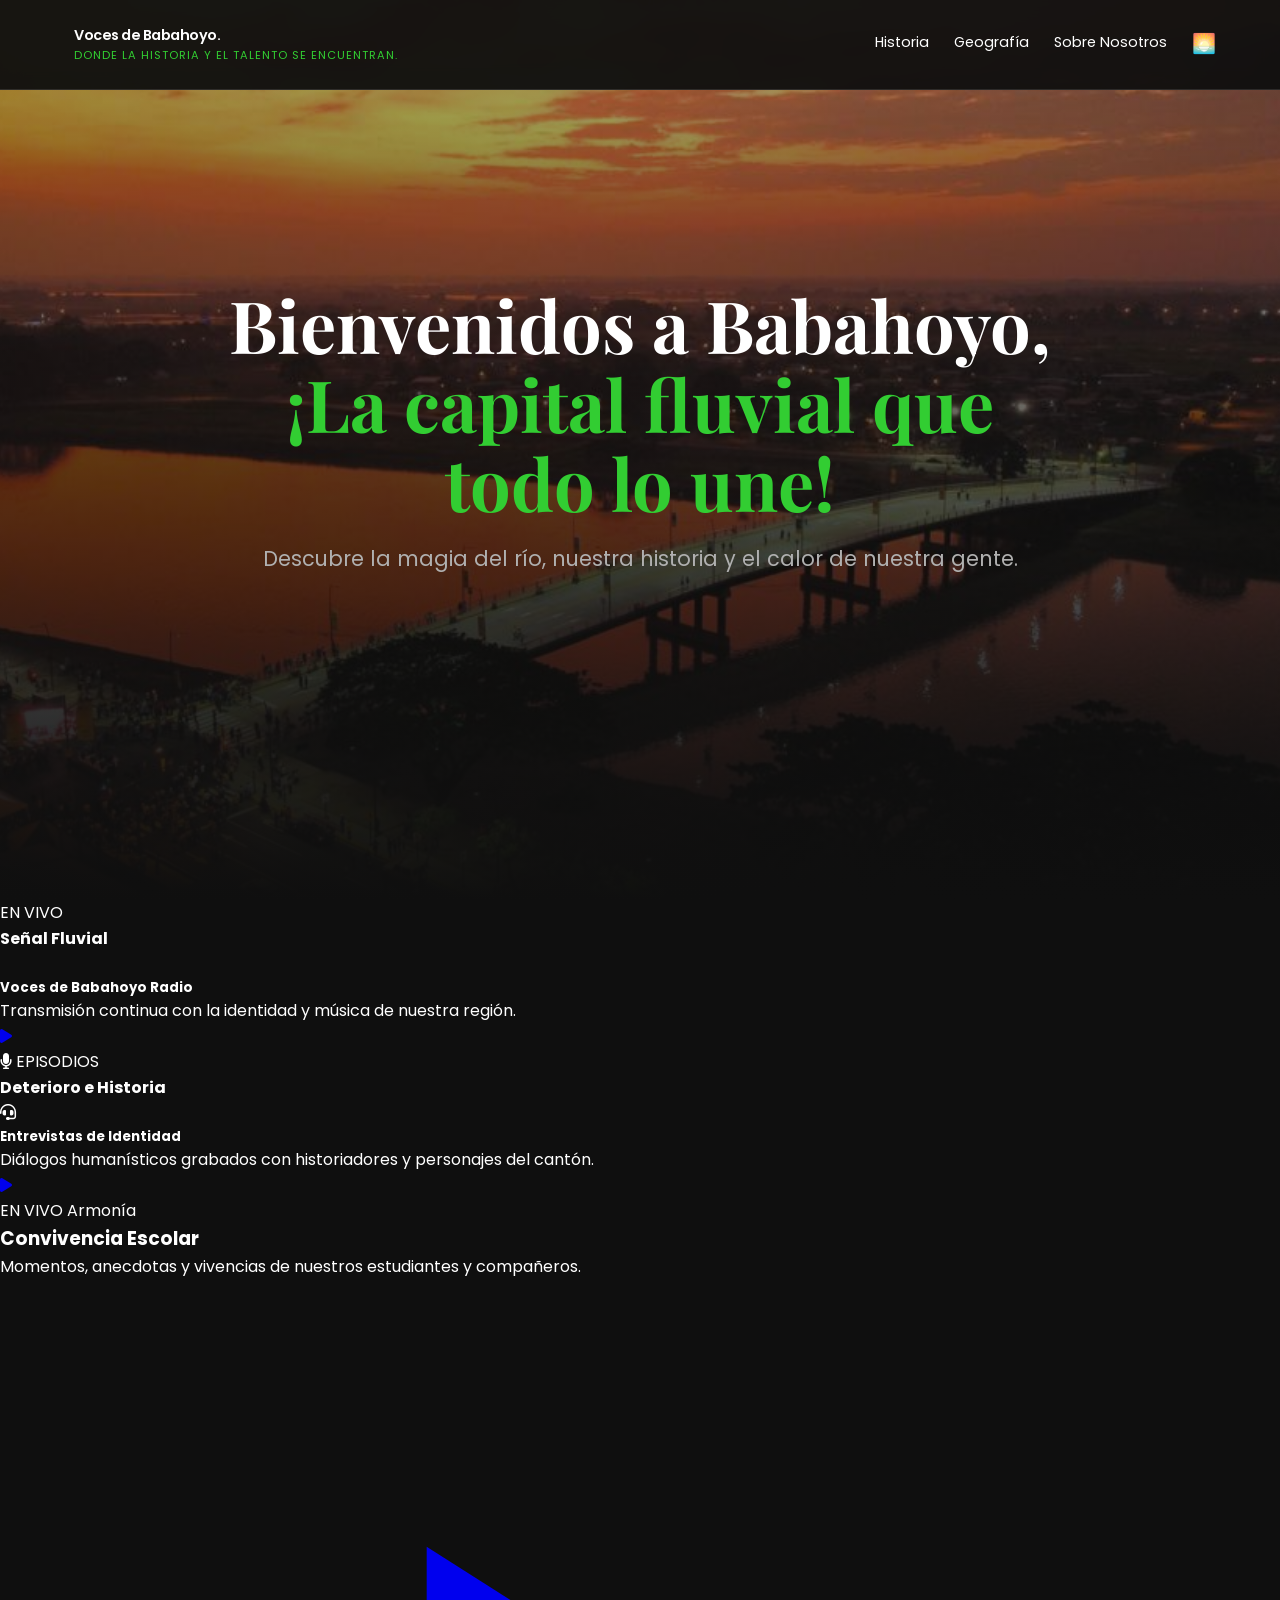
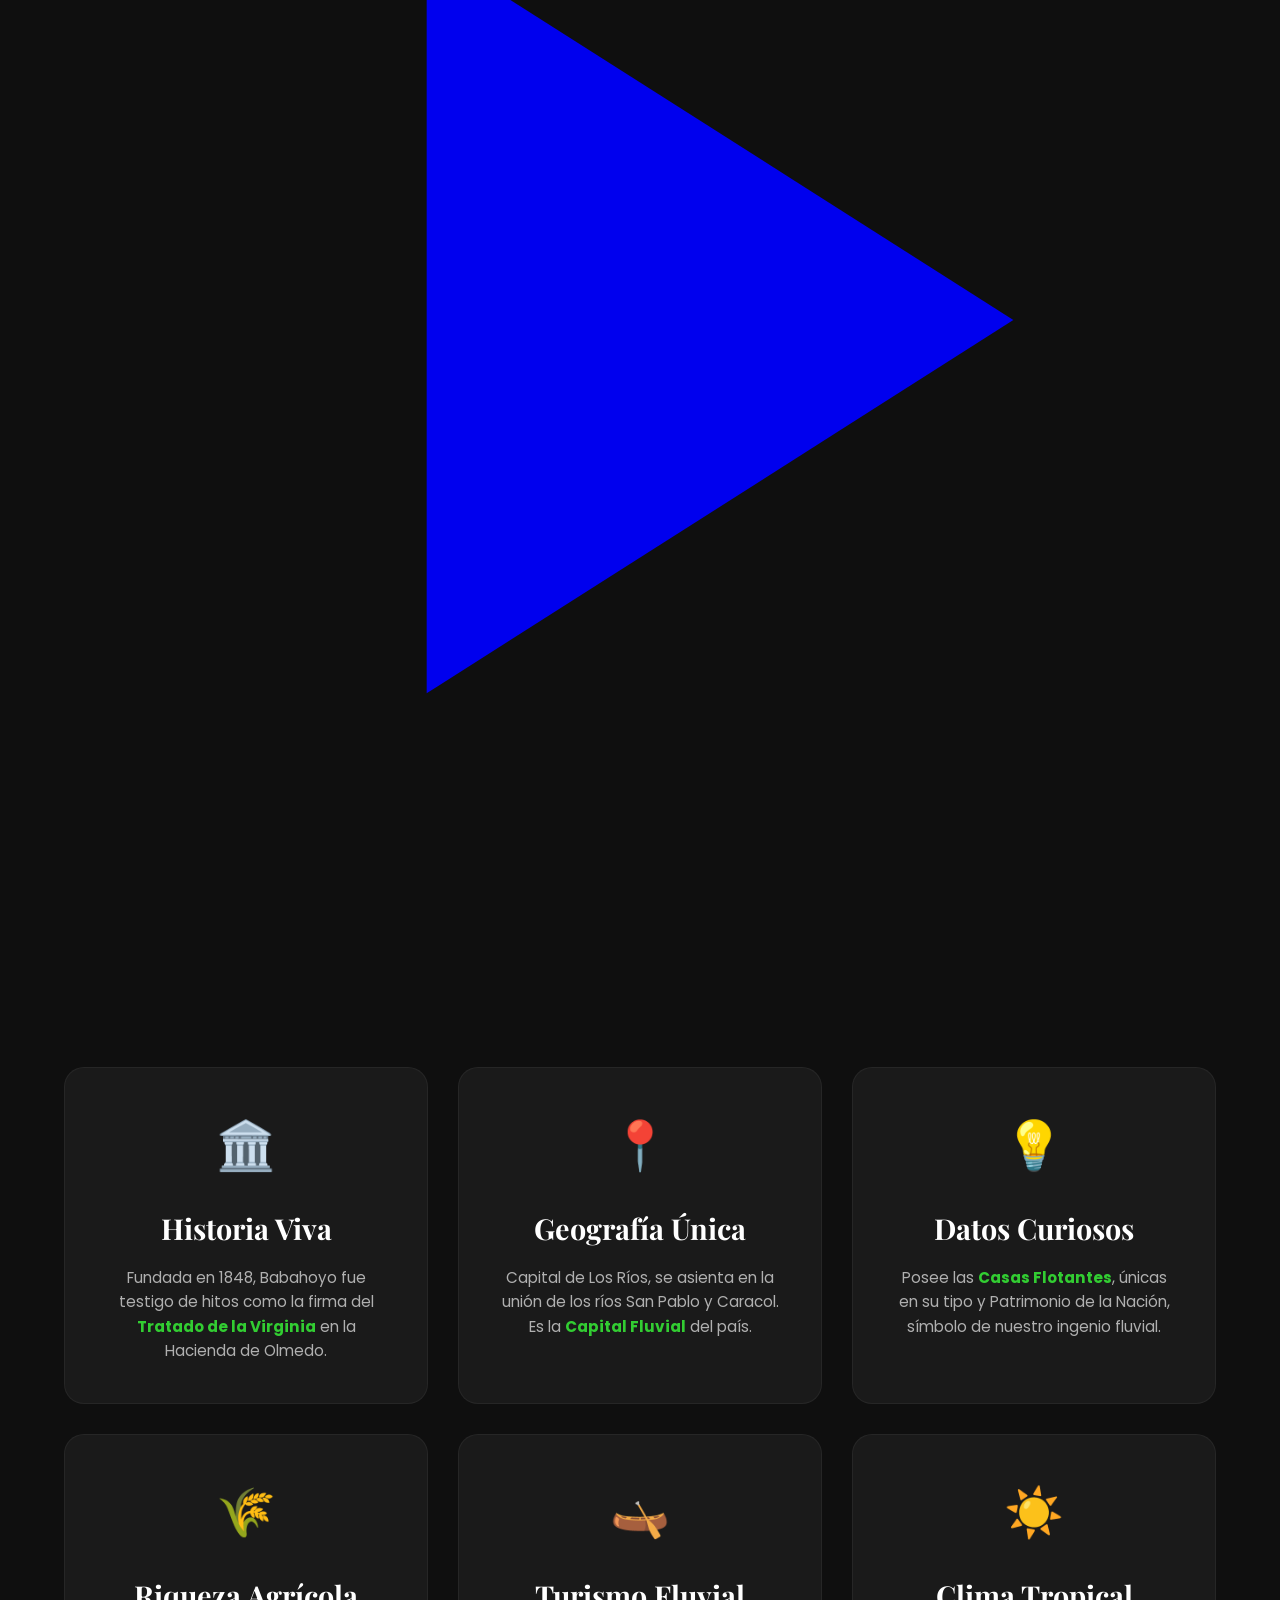
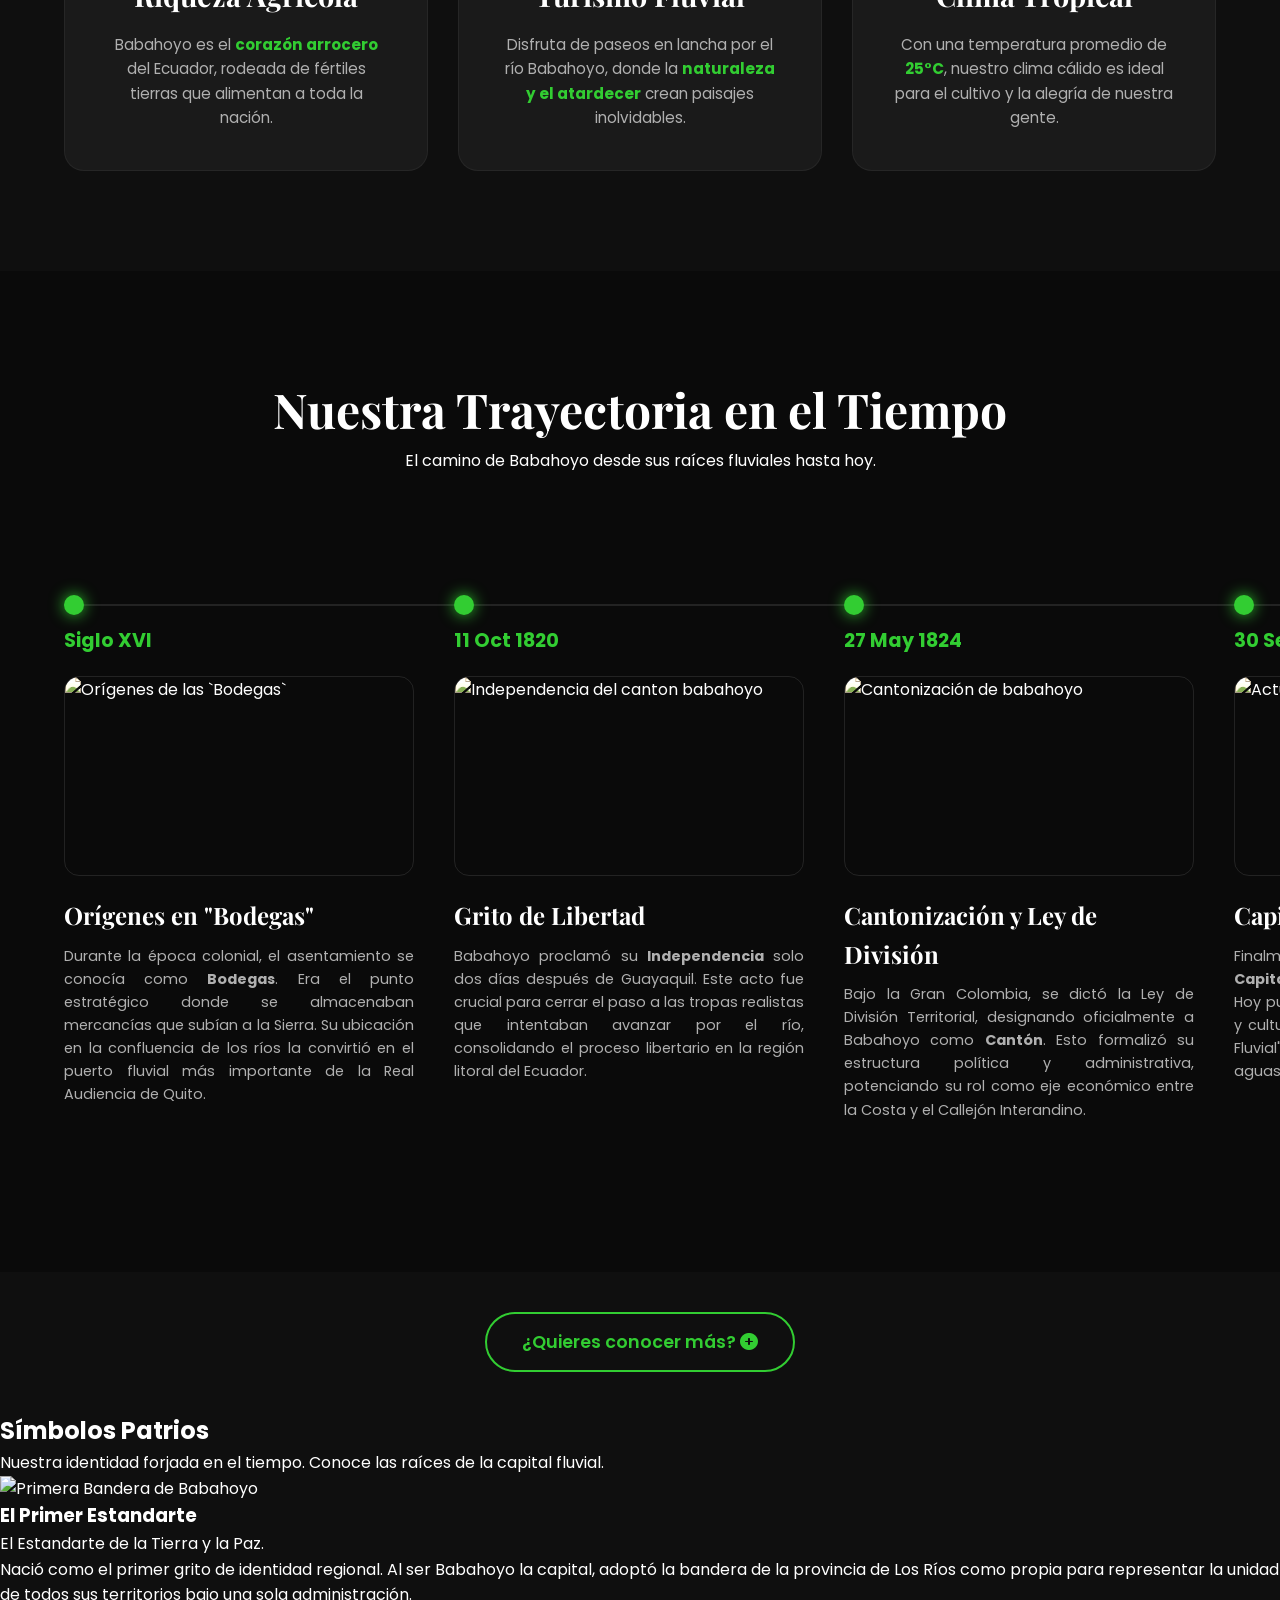
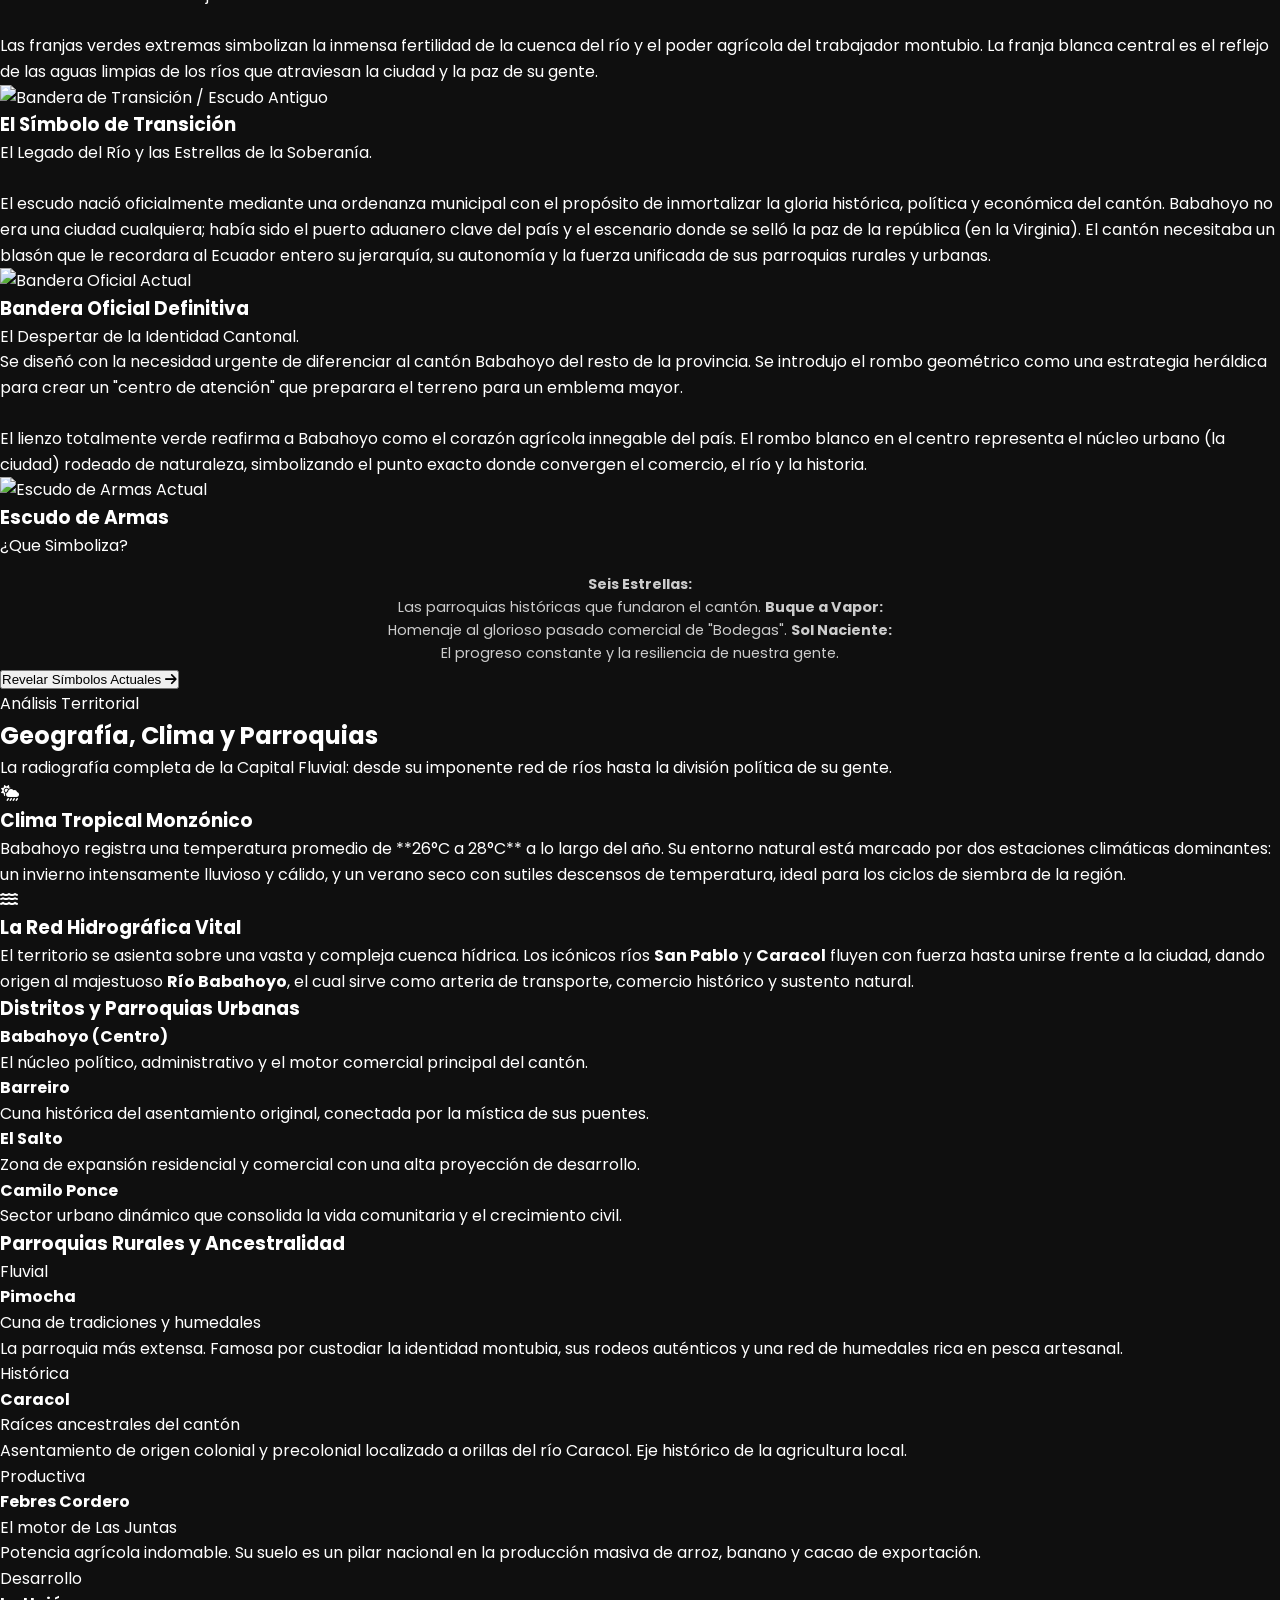
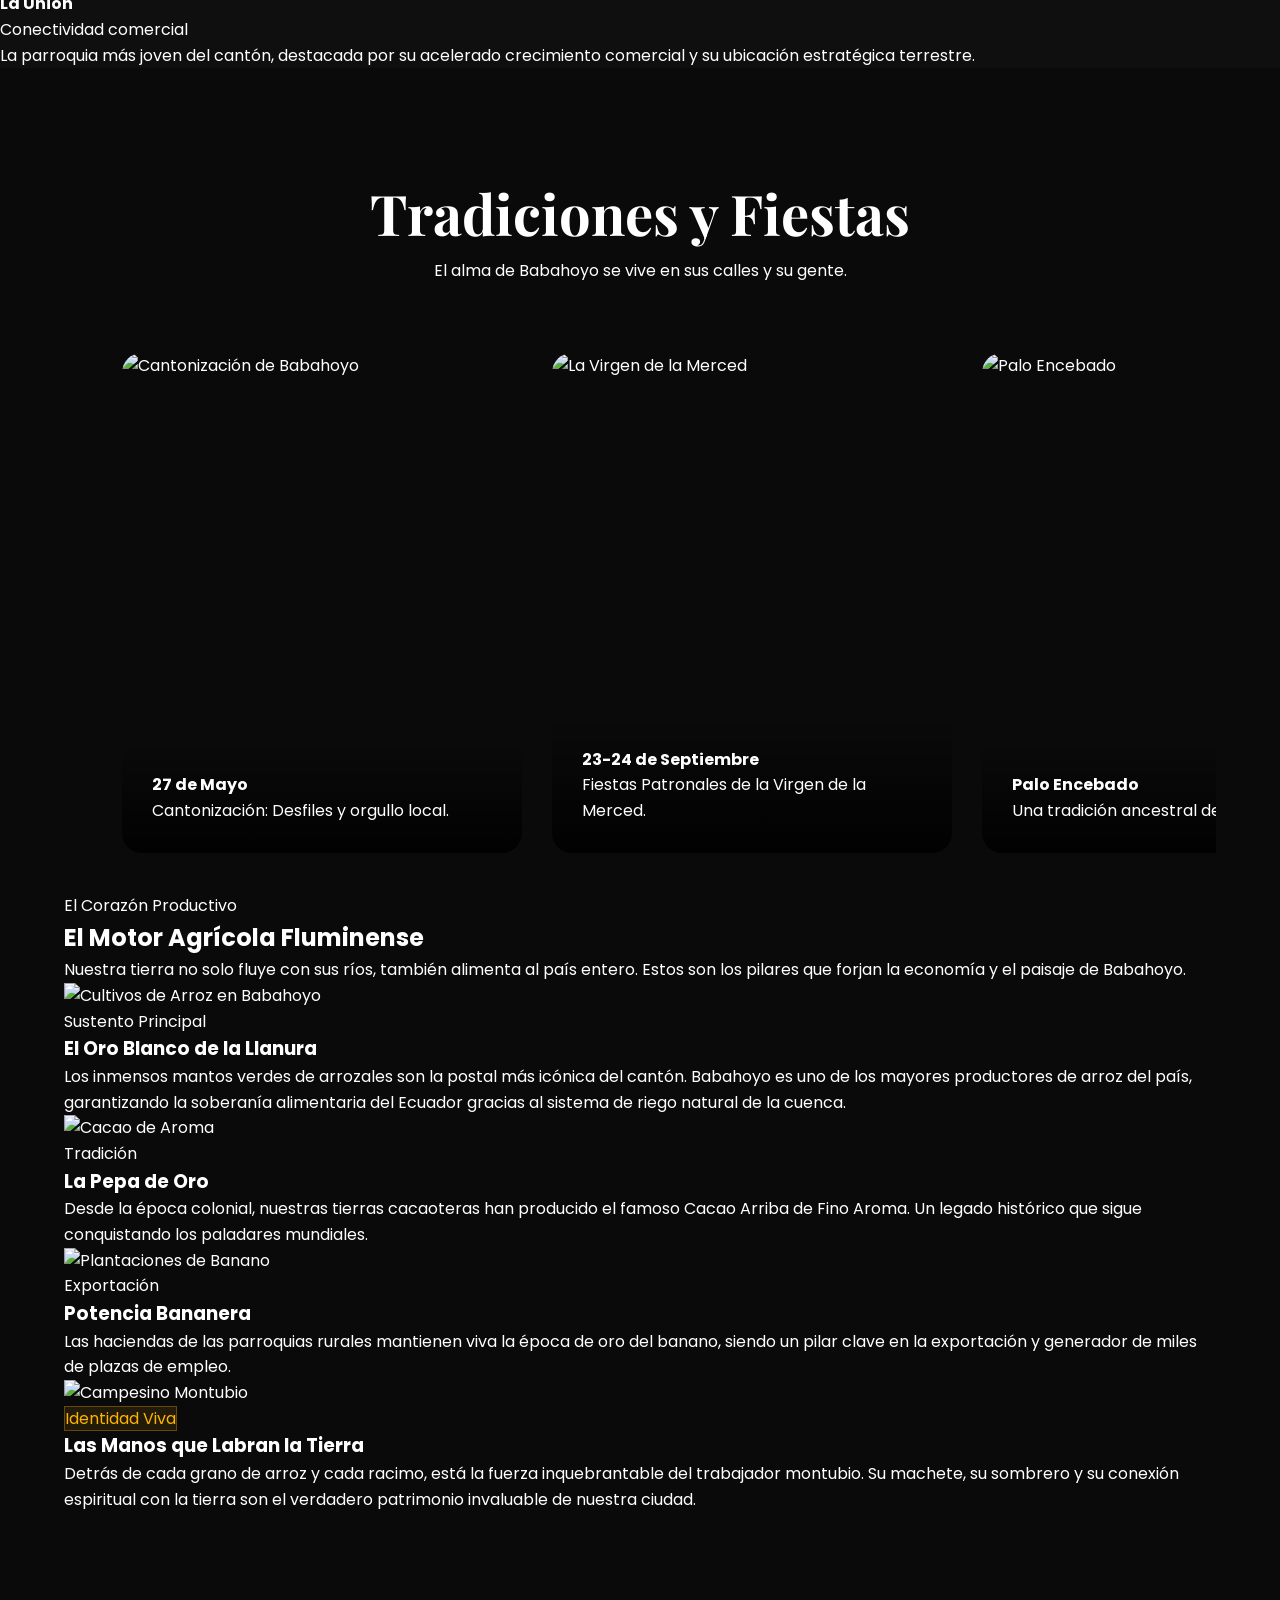
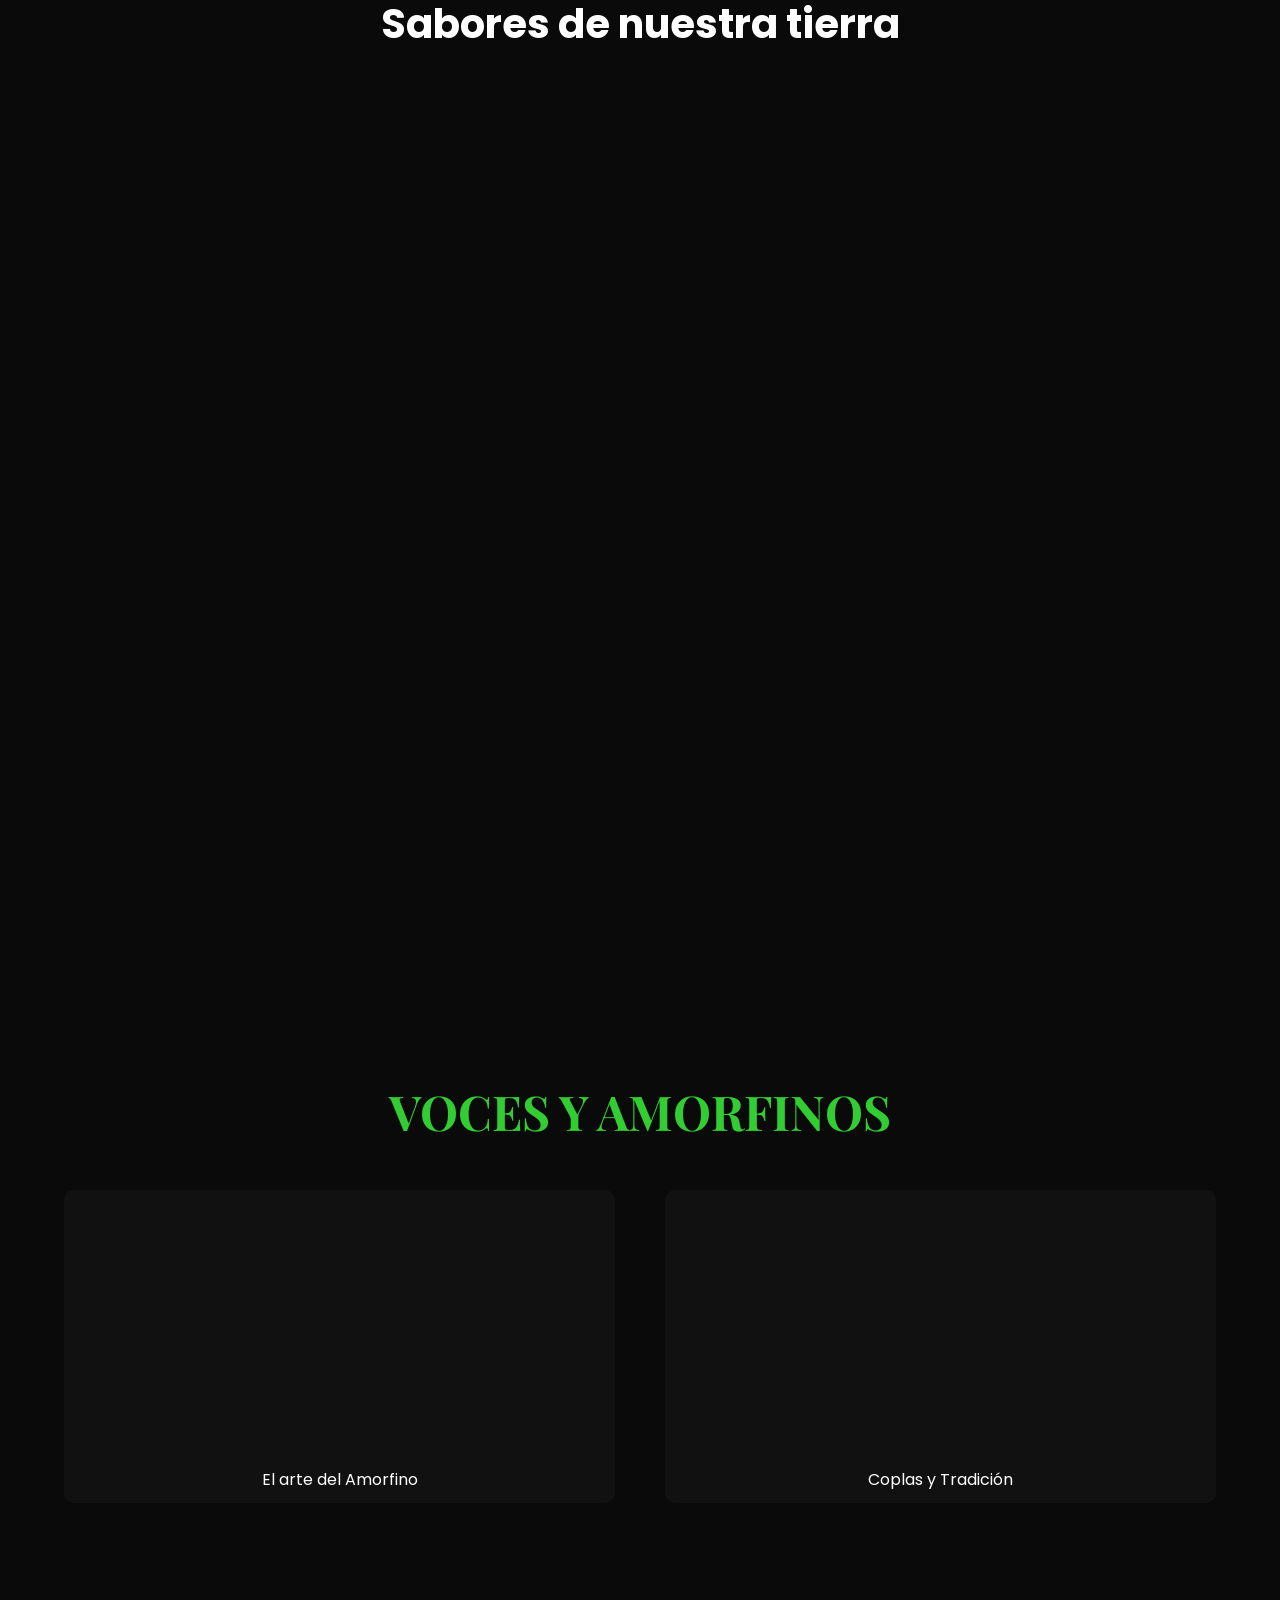
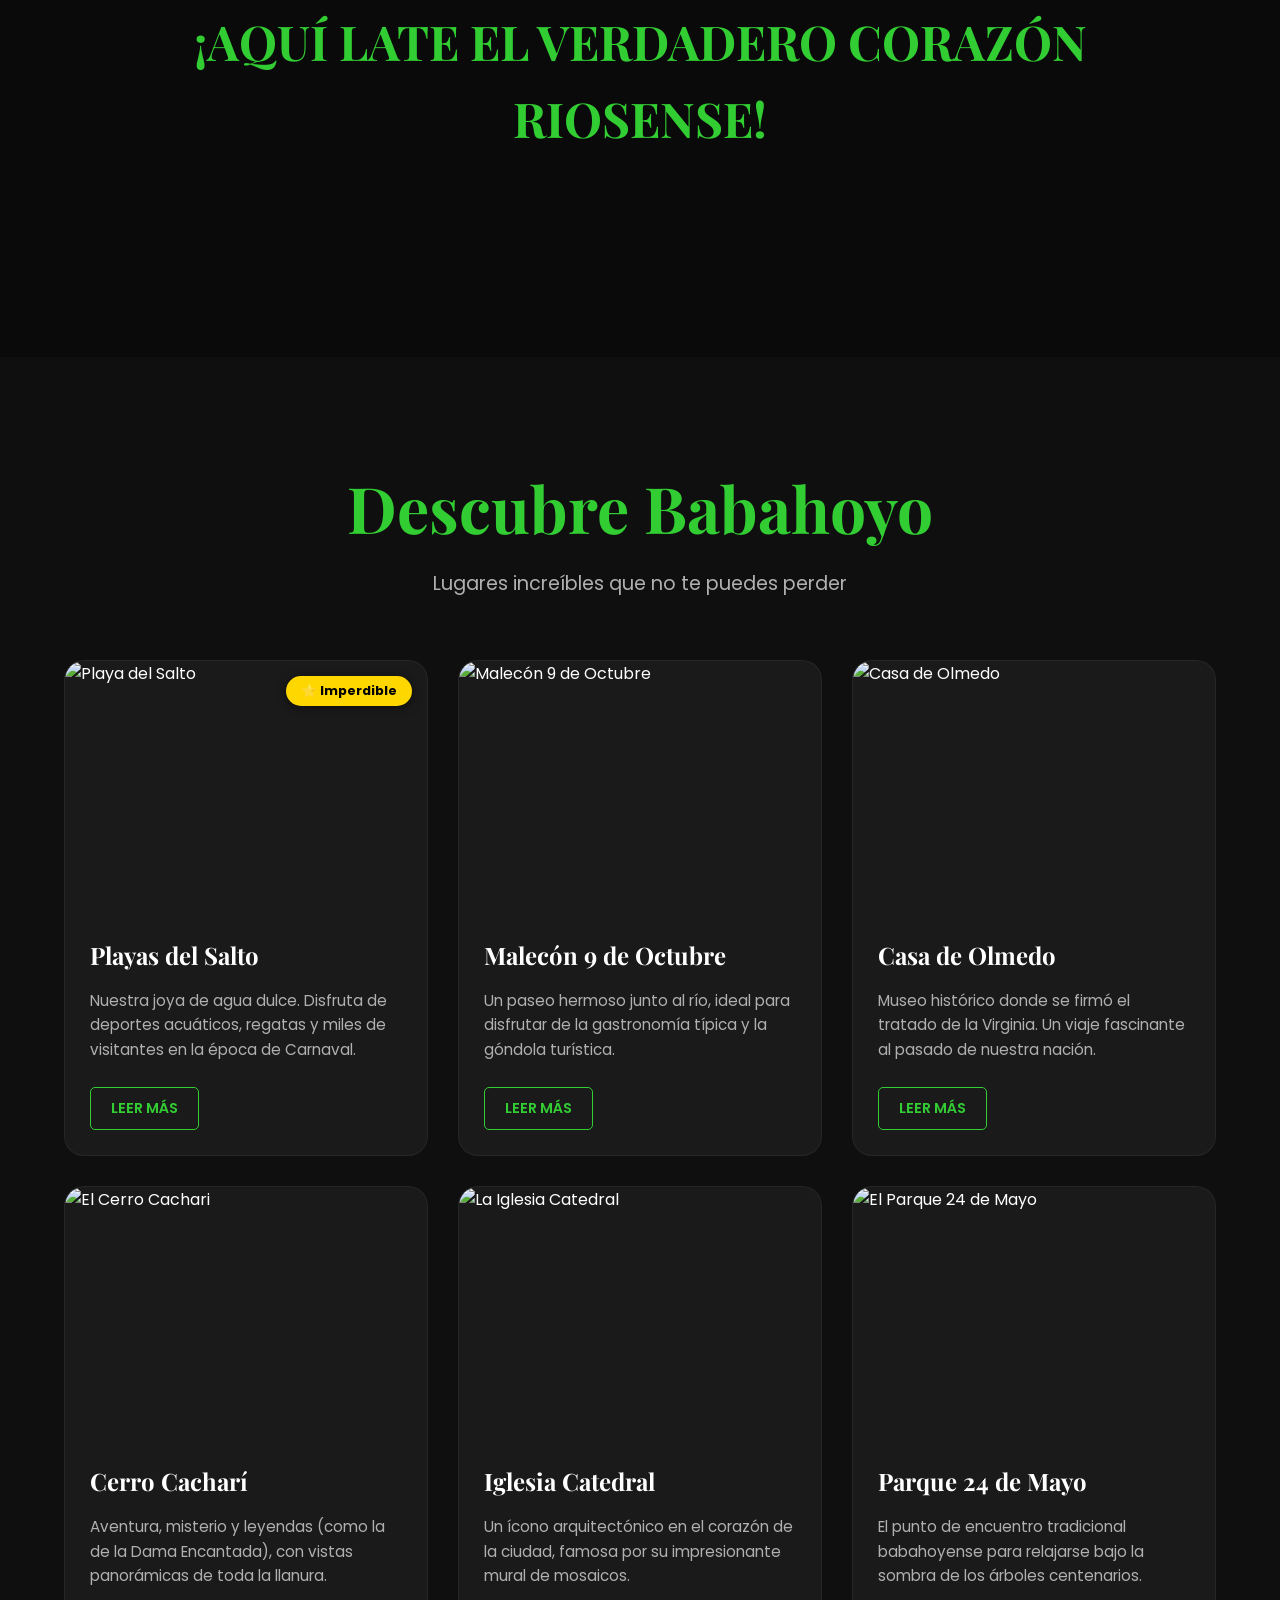
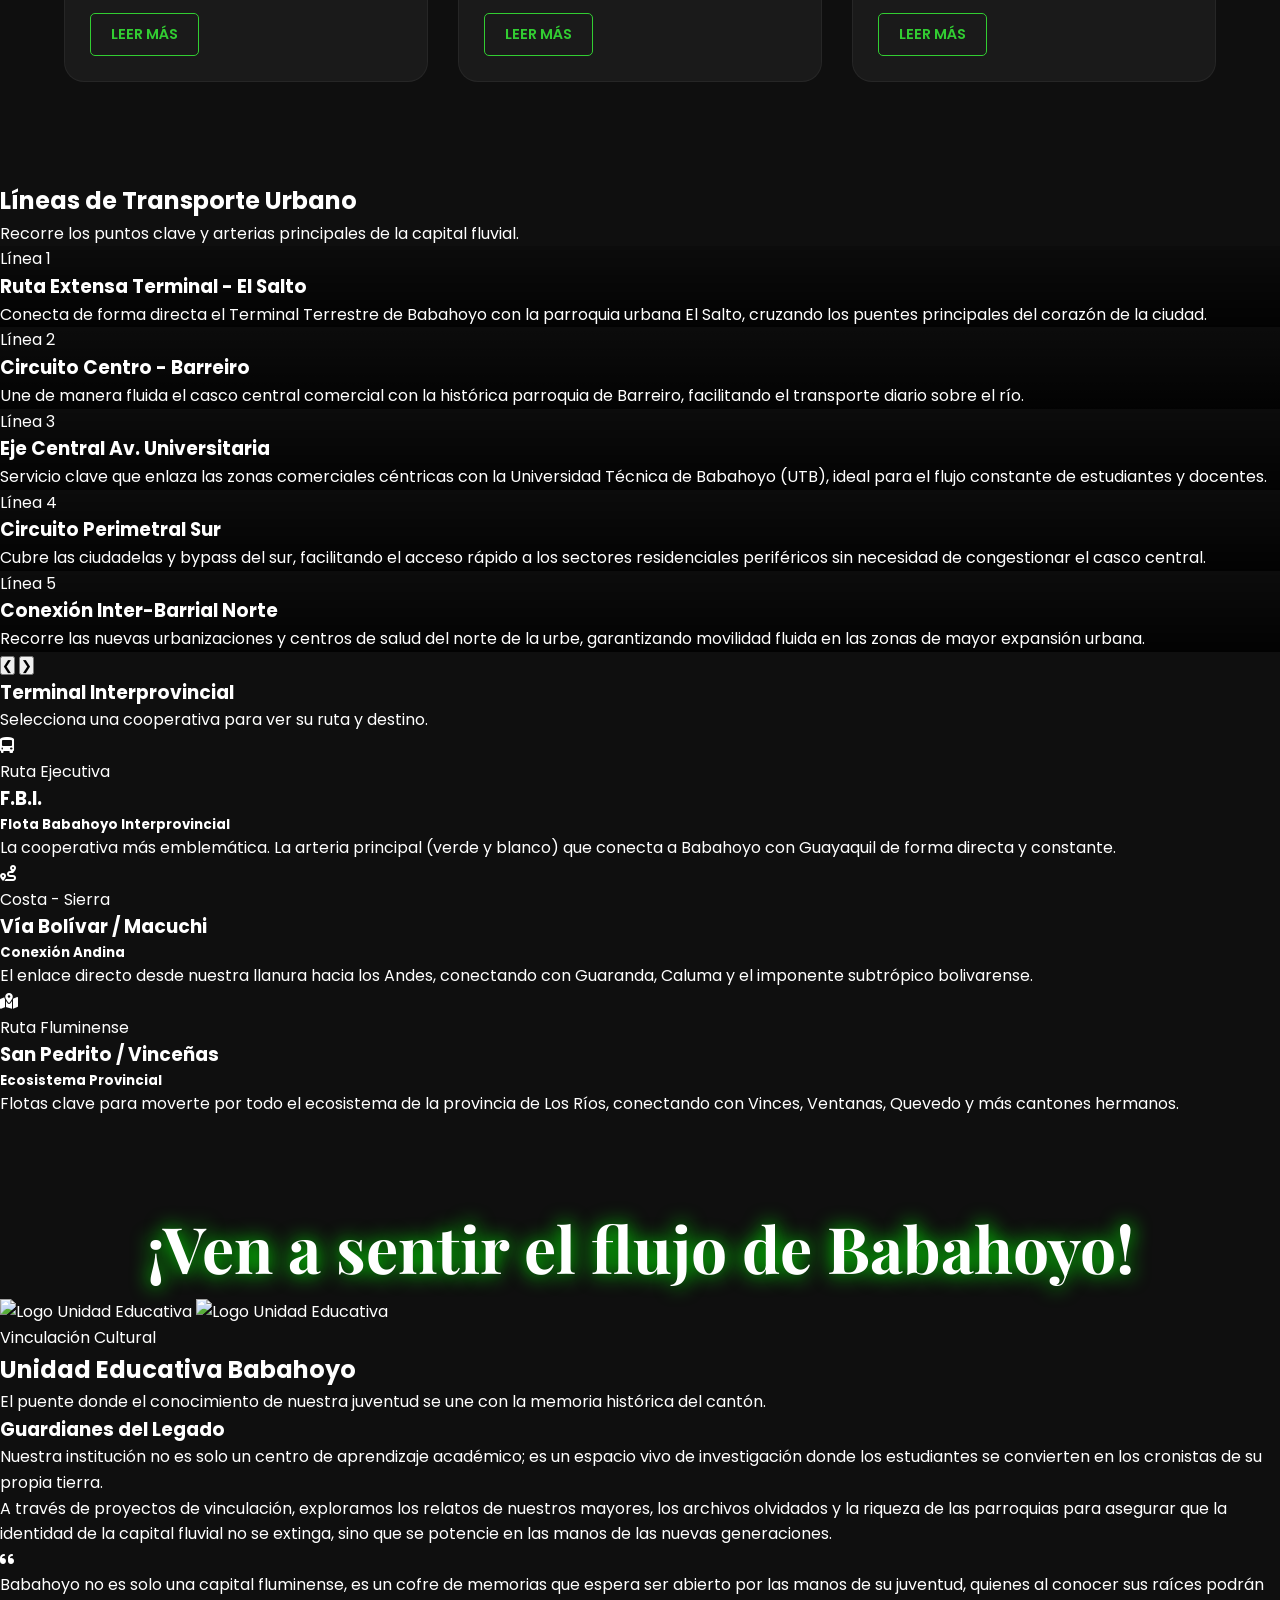
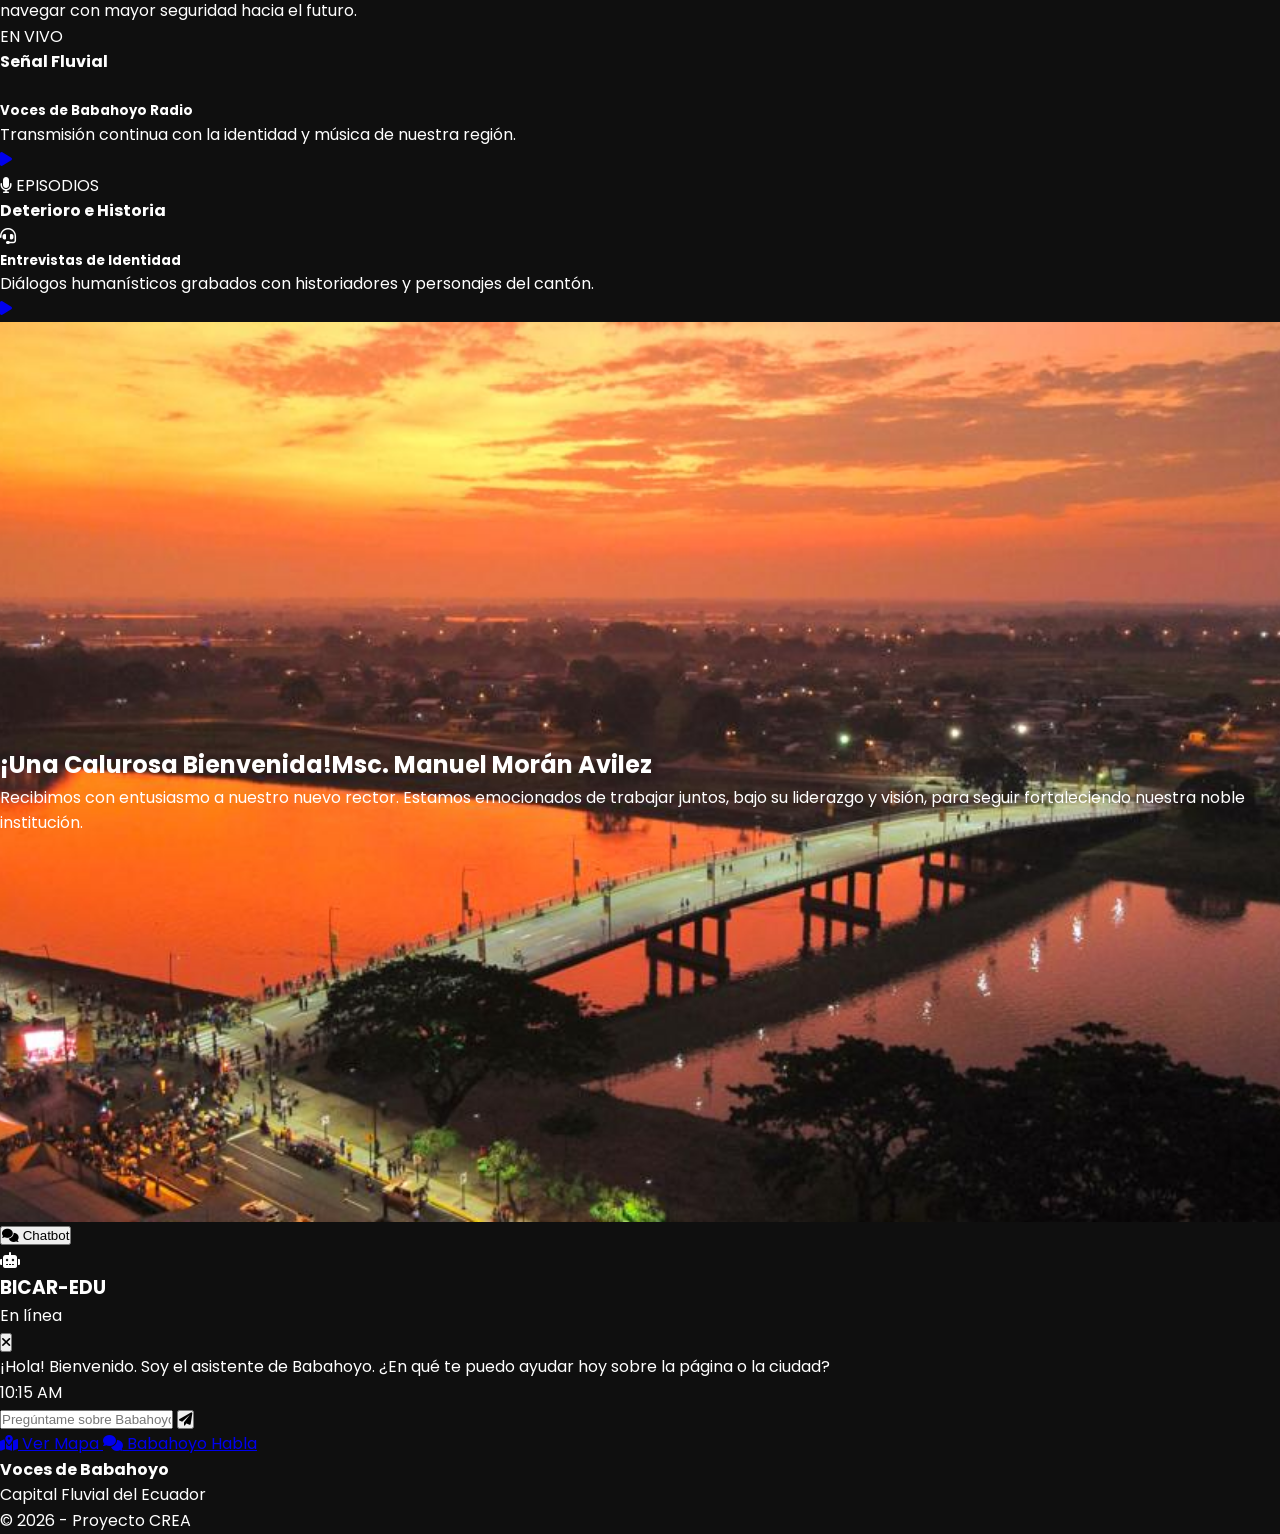
==== commit 2454311f: "por si acaso el ultimo push, que vaina con esa apigroq" ====
--- a/index.html
+++ b/index.html
@@ -304,17 +304,17 @@
                 <section class="modal-info-block">
                     <h3><i class="fas fa-landmark"></i> José Joaquín de Olmedo</h3>
                     <ul>
-                        <li><i><strong>El Poeta de las Naciones:</i></strong> Es reconocido como uno de los más grandes
+                        <li><i><strong>El Poeta de las Naciones:</strong></i> Es reconocido como uno de los más grandes
                             poetas de la lengua castellana del siglo XIX. Su obra cumbre, "La Victoria de Junín: Canto a
                             Bolívar", lo consagró como el cantor de las glorias libertarias.</li>
-                        <li><i><strong>Líder de la Independencia:</i></strong> Fue el primer gran estadista del Ecuador
+                        <li><i><strong>Líder de la Independencia:</strong></i> Fue el primer gran estadista del Ecuador
                             libre. Lideró la Independencia de Guayaquil el 9 de octubre de 1820 y fue nombrado
                             Presidente de la Provincia Libre de Guayaquil.</li>
-                        <li><i><strong>Vínculo con Babahoyo:</i></strong> Su vida está profundamente ligada a la
+                        <li><i><strong>Vínculo con Babahoyo:</strong></i> Su vida está profundamente ligada a la
                             Hacienda La Virginia, en las orillas opuestas a Babahoyo. Este era su refugio de paz, donde
                             no solo escribió gran parte de su obra, sino donde se gestaron acuerdos políticos cruciales
                             para el país.</li>
-                        <li><i><strong>Defensor de la Democracia:</i></strong> Fue un opositor feroz al militarismo
+                        <li><i><strong>Defensor de la Democracia:</strong></i> Fue un opositor feroz al militarismo
                             extranjero y al autoritarismo. Su participación en la Revolución Marcista (1845) fue clave
                             para derrocar al primer presidente del Ecuador, Juan José Flores, logrando así una visión de
                             país más soberana.</li>
